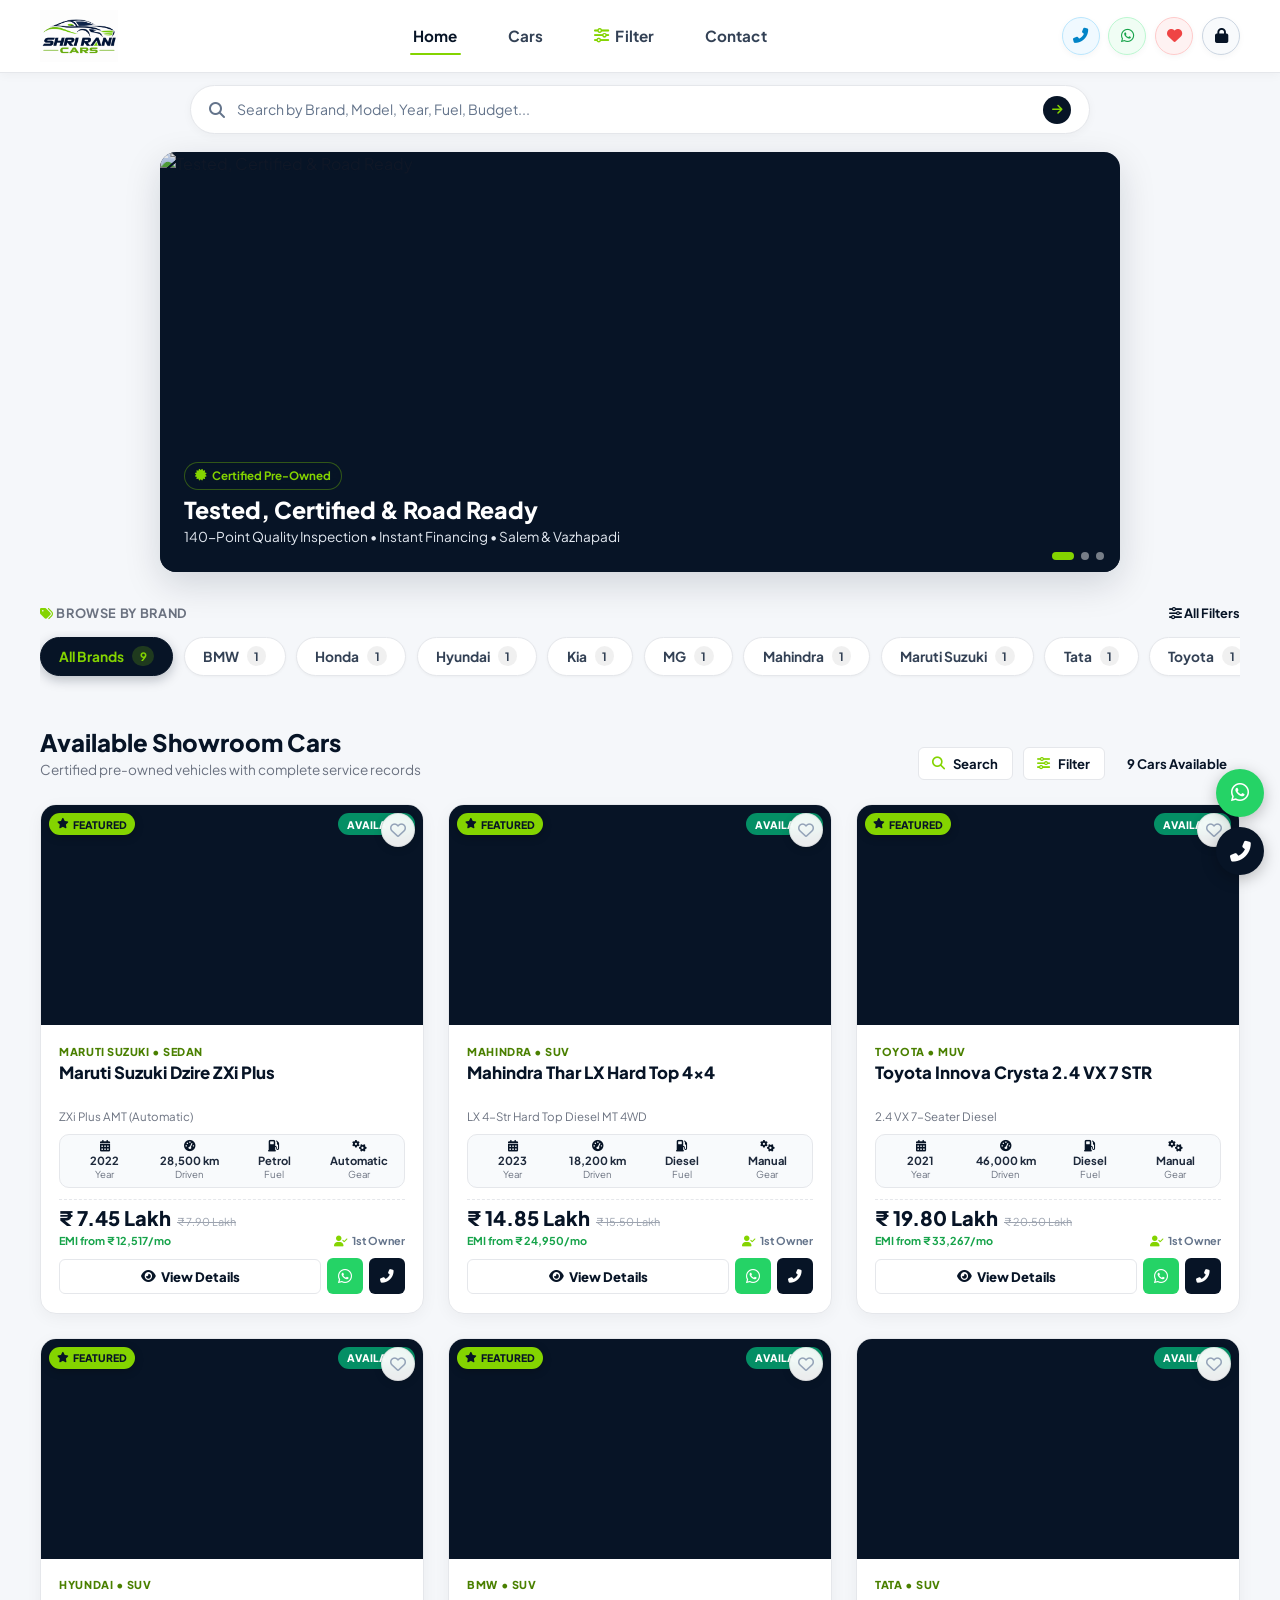
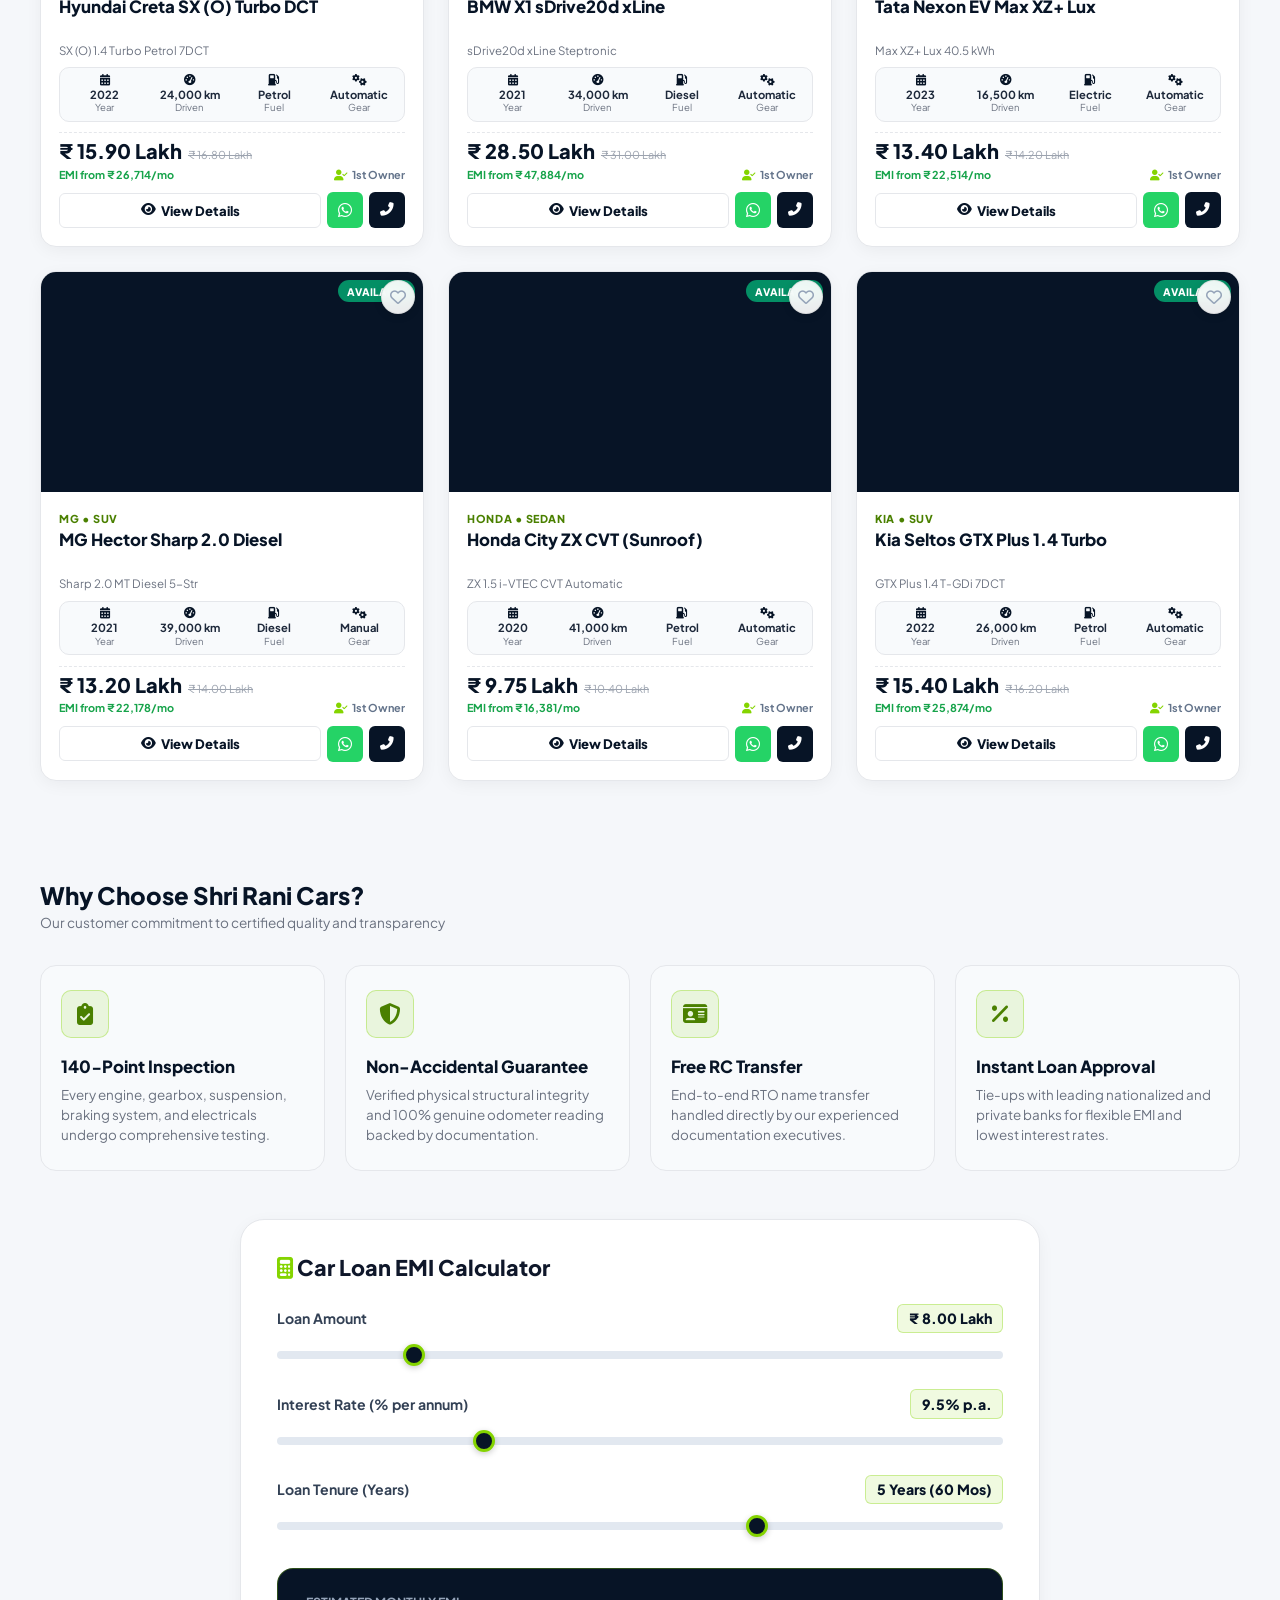
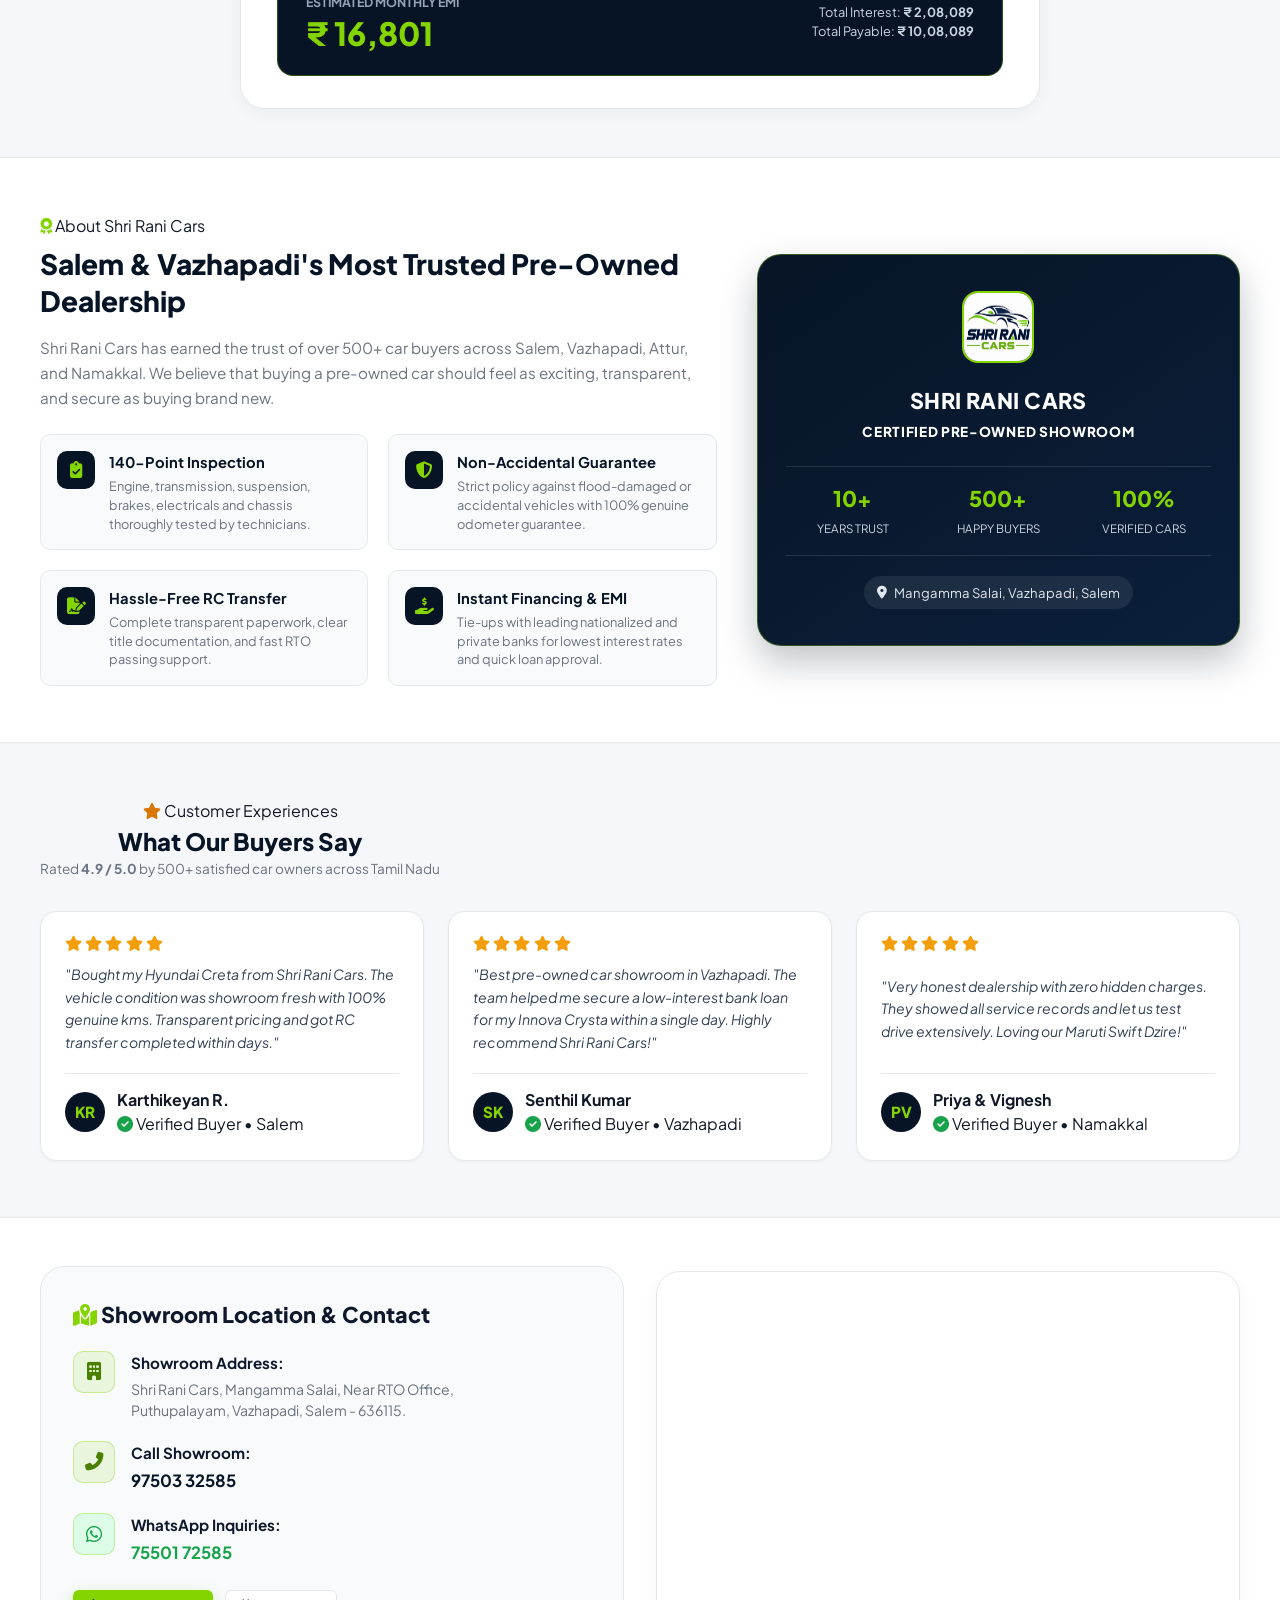
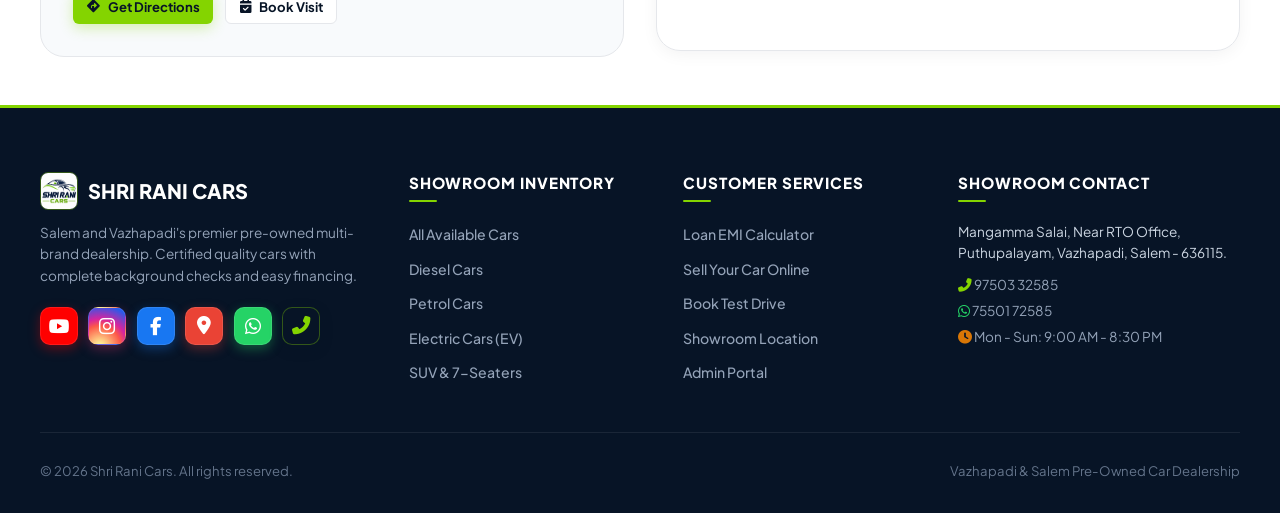
==== index.html @ 80bd692c "Update website and SEO content" ====
<!DOCTYPE html>
<html lang="en">
<head>
  <meta charset="UTF-8">
  <meta name="viewport" content="width=device-width, initial-scale=1.0, maximum-scale=5.0">
  <title>Shri Rani Cars — Pre-Owned Luxury Cars in Salem</title>
  <meta name="description" content="Shri Rani Cars is the premier certified pre-owned luxury car showroom in Vazhapadi, Salem, Tamil Nadu. 100% non-accidental guarantee, 150-point quality check, easy loan EMI, and highest exchange valuation.">
  <meta name="keywords" content="Shri Rani Cars, Sri Rani Cars, Shri Rani Cars Vazhapadi, used cars in Vazhapadi, second hand cars Salem, pre owned luxury cars Salem, certified used cars Salem, used car dealer Vazhapadi, buy second hand car Salem, sell car Salem, car finance Salem, best used cars Tamil Nadu, used Innova Salem, used Swift Salem, used Creta Salem, used Mahindra Thar Salem, car showroom near RTO office Vazhapadi">
  <meta name="author" content="Shri Rani Cars">
  <meta name="robots" content="index, follow, max-image-preview:large, max-snippet:-1, max-video-preview:-1">
  
  <!-- Canonical & Multi-Language Alternate Links -->
  <link rel="canonical" href="https://shriranicars.netlify.app/">
  <link rel="alternate" hreflang="en-IN" href="https://shriranicars.netlify.app/">
  <link rel="alternate" hreflang="ta-IN" href="https://shriranicars.netlify.app/">
  <link rel="alternate" hreflang="x-default" href="https://shriranicars.netlify.app/">

  <!-- Geo & Local Business SEO (Vazhapadi, Salem, Tamil Nadu) -->
  <meta name="geo.region" content="IN-TN">
  <meta name="geo.placename" content="Vazhapadi, Salem, Tamil Nadu">
  <meta name="geo.position" content="11.6453125;78.4139375">
  <meta name="ICBM" content="11.6453125, 78.4139375">

  <!-- Open Graph / Facebook / WhatsApp Social Previews -->
  <meta property="og:type" content="website">
  <meta property="og:site_name" content="Shri Rani Cars">
  <meta property="og:title" content="Shri Rani Cars — Pre-Owned Luxury Cars in Salem">
  <meta property="og:description" content="Certified multi-brand pre-owned cars showroom in Vazhapadi, Salem. 100% non-accidental guarantee, instant financing, best valuation on car sale.">
  <meta property="og:url" content="https://shriranicars.netlify.app/">
  <meta property="og:image" content="https://shriranicars.netlify.app/icons/icon-512.png">
  <meta property="og:image:width" content="512">
  <meta property="og:image:height" content="512">
  <meta property="og:image:alt" content="Shri Rani Cars Dealership Logo">
  <meta property="og:locale" content="en_IN">

  <!-- Twitter Cards -->
  <meta name="twitter:card" content="summary_large_image">
  <meta name="twitter:title" content="Shri Rani Cars — Pre-Owned Luxury Cars in Salem">
  <meta name="twitter:description" content="Certified multi-brand pre-owned cars showroom in Vazhapadi, Salem. Non-accidental guarantee, low EMI finance, instant booking.">
  <meta name="twitter:url" content="https://shriranicars.netlify.app/">
  <meta name="twitter:image" content="https://shriranicars.netlify.app/icons/icon-512.png">

  <!-- Favicon & PWA Manifest -->
  <link rel="icon" type="image/png" href="icons/favicon.png">
  <link rel="apple-touch-icon" href="icons/apple-touch-icon.png">
  <link rel="manifest" href="manifest.json">
  <meta name="theme-color" content="#071426">

  <!-- Google Fonts: Plus Jakarta Sans with Preconnect & Swap -->
  <link rel="preconnect" href="https://fonts.googleapis.com">
  <link rel="preconnect" href="https://fonts.gstatic.com" crossorigin>
  <link href="https://fonts.googleapis.com/css2?family=Plus+Jakarta+Sans:wght@400;500;600;700;800&display=swap" rel="stylesheet">

  <!-- Font Awesome 6 -->
  <link rel="stylesheet" href="https://cdnjs.cloudflare.com/ajax/libs/font-awesome/6.5.1/css/all.min.css" integrity="sha512-DTOQO9RWCH3ppGqcWaEA1BIZOC6xxalwEsw9c2QQeAIftl+Vegovlnee1c9QX4TctnWMn13TZye+giMm8e2LwA==" crossorigin="anonymous" referrerpolicy="no-referrer" />

  <!-- Supabase Client -->
  <script src="https://cdn.jsdelivr.net/npm/@supabase/supabase-js@2"></script>

  <!-- Clean Luxury Unified Stylesheet -->
  <link rel="stylesheet" href="css/style.css?v=3.3">

  <!-- ========================================================================= -->
  <!-- STRUCTURED DATA SCHEMAS (JSON-LD) FOR GOOGLE SEARCH RICH SNIPPETS -->
  <!-- ========================================================================= -->
  <script type="application/ld+json">
  {
    "@context": "https://schema.org",
    "@graph": [
      {
        "@type": "AutoDealer",
        "@id": "https://shriranicars.netlify.app/#dealer",
        "name": "Shri Rani Cars",
        "alternateName": ["Sri Rani Cars", "Shri Rani Cars Vazhapadi", "Sri Rani Cars Salem"],
        "url": "https://shriranicars.netlify.app/",
        "logo": "https://shriranicars.netlify.app/icons/icon-512.png",
        "image": "https://shriranicars.netlify.app/icons/icon-512.png",
        "description": "Certified multi-brand pre-owned luxury cars showroom in Vazhapadi, Salem. 100% non-accidental guarantee, customized loan EMI & best market valuation.",
        "telephone": "+919750332585",
        "priceRange": "₹₹ - ₹₹₹₹",
        "address": {
          "@type": "PostalAddress",
          "streetAddress": "Mangamma Salai, Near RTO Office, Puthupalayam",
          "addressLocality": "Vazhapadi",
          "addressRegion": "Tamil Nadu",
          "postalCode": "636115",
          "addressCountry": "IN"
        },
        "geo": {
          "@type": "GeoCoordinates",
          "latitude": 11.6453125,
          "longitude": 78.4139375
        },
        "hasMap": "https://www.google.com/maps/place/Shri+Rani+Cars/@11.6453125,78.4139375,17z/data=!3m1!4b1!4m6!3m5!1s0x3bab91002bea7ad3:0xb03837d336cd1d53!8m2!3d11.6453125!4d78.4139375!16s%2Fg%2F11yql0bvn8",
        "openingHoursSpecification": [
          {
            "@type": "OpeningHoursSpecification",
            "dayOfWeek": ["Monday", "Tuesday", "Wednesday", "Thursday", "Friday", "Saturday", "Sunday"],
            "opens": "09:00",
            "closes": "20:30"
          }
        ],
        "sameAs": [
          "https://www.youtube.com/@ShriRanicars",
          "https://www.instagram.com/shri_rani_cars",
          "https://www.facebook.com/mkarthi.keyan.9212",
          "https://www.google.com/maps/place/Shri+Rani+Cars/@11.6453125,78.4139375,17z/data=!3m1!4b1!4m6!3m5!1s0x3bab91002bea7ad3:0xb03837d336cd1d53!8m2!3d11.6453125!4d78.4139375!16s%2Fg%2F11yql0bvn8"
        ],
        "aggregateRating": {
          "@type": "AggregateRating",
          "ratingValue": "4.9",
          "reviewCount": "148",
          "bestRating": "5",
          "worstRating": "1"
        }
      },
      {
        "@type": "WebSite",
        "@id": "https://shriranicars.netlify.app/#website",
        "url": "https://shriranicars.netlify.app/",
        "name": "Shri Rani Cars",
        "description": "Pre-Owned Luxury Cars Showroom in Vazhapadi, Salem",
        "publisher": {
          "@id": "https://shriranicars.netlify.app/#dealer"
        },
        "potentialAction": {
          "@type": "SearchAction",
          "target": "https://shriranicars.netlify.app/#inventory-section?q={search_term_string}",
          "query-input": "required name=search_term_string"
        }
      },
      {
        "@type": "BreadcrumbList",
        "itemListElement": [
          {
            "@type": "ListItem",
            "position": 1,
            "name": "Home",
            "item": "https://shriranicars.netlify.app/"
          },
          {
            "@type": "ListItem",
            "position": 2,
            "name": "Car Inventory",
            "item": "https://shriranicars.netlify.app/#inventory-section"
          },
          {
            "@type": "ListItem",
            "position": 3,
            "name": "Sell Car",
            "item": "https://shriranicars.netlify.app/#sell-section"
          },
          {
            "@type": "ListItem",
            "position": 4,
            "name": "Location & Contact",
            "item": "https://shriranicars.netlify.app/#location-section"
          }
        ]
      },
      {
        "@type": "FAQPage",
        "mainEntity": [
          {
            "@type": "Question",
            "name": "Are cars at Shri Rani Cars accident-free and certified?",
            "acceptedAnswer": {
              "@type": "Answer",
              "text": "Yes, every vehicle at Shri Rani Cars undergoes a comprehensive 150-point inspection and comes with a 100% Non-Accidental and Non-Flood Damaged guarantee."
            }
          },
          {
            "@type": "Question",
            "name": "Do you provide car loan and finance support in Salem & Vazhapadi?",
            "acceptedAnswer": {
              "@type": "Answer",
              "text": "Yes, we partner with leading private and nationalized banks (HDFC, ICICI, SBI, Axis, Sundaram Finance) to offer customized low-interest car loans with up to 90% funding."
            }
          },
          {
            "@type": "Question",
            "name": "Can I sell or exchange my existing car at Shri Rani Cars?",
            "acceptedAnswer": {
              "@type": "Answer",
              "text": "Yes! We offer free instant vehicle valuation and provide spot payment with hassle-free RTO transfer for all brands and models."
            }
          },
          {
            "@type": "Question",
            "name": "Where is Shri Rani Cars showroom located?",
            "acceptedAnswer": {
              "@type": "Answer",
              "text": "Shri Rani Cars is located on Mangamma Salai, Near RTO Office, Puthupalayam, Vazhapadi, Salem, Tamil Nadu - 636115."
            }
          }
        ]
      }
    ]
  }
  </script>
</head>
<body>

  <!-- CLEAN MAIN HEADER -->
  <header class="site-header">
    <div class="container">
      <div class="header-container">
        <!-- Logo -->
        <a href="#home" class="brand-link" onclick="backToShowroom()" title="Shri Rani Cars — Return to Home">
          <img src="icons/app-logo.png" alt="Shri Rani Cars Dealership Logo" title="Shri Rani Cars Dealership Logo" width="160" height="42" class="brand-logo-img" fetchpriority="high">
        </a>

        <!-- Desktop Navigation -->
        <nav class="nav-links">
          <a href="#home" class="nav-link active" onclick="backToShowroom()">Home</a>
          <a href="#inventory-section" class="nav-link" onclick="backToShowroom()">Cars</a>
          <button type="button" class="nav-link" style="display: inline-flex; align-items: center; gap: 0.4rem;" onclick="openFilterModal()">
            <i class="fas fa-sliders text-primary"></i> Filter
          </button>
          <a href="#location-section" class="nav-link" onclick="backToShowroom()">Contact</a>
        </nav>

        <!-- Header Actions: Unified Round Action Cluster -->
        <div class="header-right">
          <a href="tel:9750332585" class="header-action-btn header-call-btn" title="Call Showroom: 97503 32585" aria-label="Call Showroom">
            <i class="fas fa-phone-alt"></i>
          </a>
          <a href="https://wa.me/917550172585" target="_blank" class="header-action-btn header-wa-btn" title="WhatsApp Inquiry: 75501 72585" aria-label="WhatsApp">
            <i class="fab fa-whatsapp"></i>
          </a>
          <button type="button" class="header-action-btn header-fav-btn" id="header-fav-btn" onclick="openFavoritesModal()" title="Saved / Favorite Cars" aria-label="Saved Cars">
            <i class="fas fa-heart"></i>
            <span class="fav-count-badge" id="header-fav-count" style="display: none;">0</span>
          </button>
          <a href="admin.html" class="header-action-btn header-admin-btn" title="Admin Portal" aria-label="Admin Portal">
            <i class="fas fa-lock"></i>
          </a>
        </div>
      </div>
    </div>
  </header>

  <!-- Semantic Primary Page Heading (H1 for Search Engine Optimization) -->
  <h1 class="sr-only">Shri Rani Cars — Certified Pre-Owned Luxury Cars Showroom in Vazhapadi, Salem</h1>

  <!-- QUICK APP-STYLE OMNI SEARCH BAR (FLIPKART / AMAZON STYLE) -->
  <div class="quick-omni-search-container">
    <div class="container">
      <div class="quick-search-box" onclick="openSearchModal()">
        <i class="fas fa-search quick-search-icon"></i>
        <div class="quick-search-placeholder">
          <span>Search by Brand, Model, Year, Fuel, Budget...</span>
        </div>
        <span class="quick-search-btn-badge"><i class="fas fa-arrow-right"></i></span>
      </div>
    </div>
  </div>

  <!-- MAIN SHOWROOM LANDING VIEW -->
  <main id="main-showroom-view">

    <!-- HERO SHOWCASE BANNER CAROUSEL -->
    <section id="home" class="hero-carousel-section">
      <div class="container">
        <div class="hero-slider-wrap" id="hero-slider-wrap">
          <!-- Slide 1 -->
          <div class="hero-slide active">
            <img src="https://images.unsplash.com/photo-1503376780353-7e6692767b70?auto=format&fit=crop&w=1200&q=80" alt="Certified Luxury Pre-Owned Cars" title="Certified Luxury Pre-Owned Cars at Shri Rani Cars" width="1200" height="675" id="hero-main-img" fetchpriority="high">
            <div class="hero-slide-caption">
              <span class="hero-slide-tag"><i class="fas fa-certificate text-primary"></i> Certified Pre-Owned</span>
              <h2 id="hero-main-heading">Tested, Certified & Road Ready</h2>
              <p id="hero-main-sub">140-Point Quality Inspection • Instant Financing • Salem & Vazhapadi</p>
            </div>
          </div>
          <!-- Slide 2 -->
          <div class="hero-slide">
            <img src="https://images.unsplash.com/photo-1580273916550-e323be2ae537?auto=format&fit=crop&w=1200&q=80" alt="Premium SUV & Sedan Collection" title="Premium SUV and Sedan Collection" width="1200" height="675" loading="lazy">
            <div class="hero-slide-caption">
              <span class="hero-slide-tag"><i class="fas fa-shield-alt text-primary"></i> 100% Non-Accidental</span>
              <h2>Multi-Brand Pre-Owned Showroom</h2>
              <p>Verified Kilometers • Single Owner Options • Fast RC Transfer</p>
            </div>
          </div>
          <!-- Slide 3 -->
          <div class="hero-slide">
            <img src="https://images.unsplash.com/photo-1533473359331-0135ef1b58bf?auto=format&fit=crop&w=1200&q=80" alt="Easy EMI & Car Exchange" title="Easy EMI and Car Exchange" width="1200" height="675" loading="lazy">
            <div class="hero-slide-caption">
              <span class="hero-slide-tag"><i class="fas fa-bolt text-primary"></i> Instant EMI Approval</span>
              <h2>Lowest Interest Rates & Free Valuation</h2>
              <p>Sell or Exchange Your Car for Best Showroom Price</p>
            </div>
          </div>
          
          <!-- Carousel Dots -->
          <div class="hero-carousel-dots" id="hero-carousel-dots">
            <span class="dot active" onclick="goToHeroSlide(0)"></span>
            <span class="dot" onclick="goToHeroSlide(1)"></span>
            <span class="dot" onclick="goToHeroSlide(2)"></span>
          </div>
        </div>
      </div>
    </section>

    <!-- BRAND FILTER BAR -->
    <section class="brand-bar-section">
      <div class="container">
        <div style="display: flex; justify-content: space-between; align-items: center; margin-bottom: 0.5rem;">
          <div style="font-size: 0.8rem; font-weight: 700; text-transform: uppercase; letter-spacing: 0.05em; color: var(--text-muted);">
            <i class="fas fa-tags text-primary"></i> Browse by Brand
          </div>
          <button type="button" style="font-size: 0.8rem; font-weight: 700; color: var(--primary);" onclick="openFilterModal()">
            <i class="fas fa-sliders"></i> All Filters
          </button>
        </div>
        <div class="brand-scroller" id="brand-scroller-box">
          <!-- Dynamic Brand Pills -->
        </div>
      </div>
    </section>

    <!-- INVENTORY SECTION (2-COLUMNS ON MOBILE!) -->
    <section id="inventory-section" class="inventory-section">
      <div class="container">
        
        <!-- Section Header -->
        <div class="section-head-bar">
          <div>
            <h2 class="section-main-title">Available Showroom Cars</h2>
            <p class="section-sub-title">Certified pre-owned vehicles with complete service records</p>
          </div>
          <div style="display: flex; align-items: center; gap: 0.6rem;">
            <button type="button" class="btn btn-outline btn-sm" onclick="openSearchModal()">
              <i class="fas fa-search text-primary"></i> Search
            </button>
            <button type="button" class="btn btn-outline btn-sm" onclick="openFilterModal()">
              <i class="fas fa-sliders text-primary"></i> Filter
            </button>
            <div id="inventory-count-badge" style="font-weight: 700; color: var(--primary); background: var(--primary-light); padding: 0.35rem 0.8rem; border-radius: var(--radius-full); font-size: 0.82rem; border: 1px solid var(--primary-border);">
              Loading...
            </div>
          </div>
        </div>

        <!-- Dynamic Car Grid (2-Columns on Mobile!) -->
        <div id="inventory-grid" class="car-grid-container">
          <!-- Rendered dynamically -->
        </div>

      </div>
    </section>

    <!-- DEALERSHIP ADVANTAGES / PERKS -->
    <section class="advantages-strip">
      <div class="container">
        <div class="section-head-bar" style="margin-bottom: 2rem;">
          <div>
            <h2 class="section-main-title">Why Choose Shri Rani Cars?</h2>
            <p class="section-sub-title">Our customer commitment to certified quality and transparency</p>
          </div>
        </div>

        <div class="perks-grid">
          <div class="perk-box">
            <div class="perk-icon-wrap">
              <i class="fas fa-clipboard-check"></i>
            </div>
            <h3>140-Point Inspection</h3>
            <p>Every engine, gearbox, suspension, braking system, and electricals undergo comprehensive testing.</p>
          </div>

          <div class="perk-box">
            <div class="perk-icon-wrap">
              <i class="fas fa-shield-alt"></i>
            </div>
            <h3>Non-Accidental Guarantee</h3>
            <p>Verified physical structural integrity and 100% genuine odometer reading backed by documentation.</p>
          </div>

          <div class="perk-box">
            <div class="perk-icon-wrap">
              <i class="fas fa-id-card"></i>
            </div>
            <h3>Free RC Transfer</h3>
            <p>End-to-end RTO name transfer handled directly by our experienced documentation executives.</p>
          </div>

          <div class="perk-box">
            <div class="perk-icon-wrap">
              <i class="fas fa-percentage"></i>
            </div>
            <h3>Instant Loan Approval</h3>
            <p>Tie-ups with leading nationalized and private banks for flexible EMI and lowest interest rates.</p>
          </div>
        </div>
      </div>
    </section>

    <!-- INTERACTIVE EMI CALCULATOR -->
    <section id="calculator-section" class="tools-block" style="padding: 3rem 0;">
      <div class="container">
        <div style="max-width: 800px; margin: 0 auto;">
          
          <div class="calculator-card">
            <h3 style="font-size: 1.35rem; font-weight: 800; color: #0f172a; margin-bottom: 1.25rem;">
              <i class="fas fa-calculator text-primary"></i> Car Loan EMI Calculator
            </h3>

            <div class="calc-slider-item">
              <div class="calc-header-flex">
                <span>Loan Amount</span>
                <span id="calc-amount-val" class="calc-val-highlight">₹ 8,00,000</span>
              </div>
              <input type="range" id="calc-amount-slider" class="range-input" min="100000" max="4000000" step="50000" value="800000">
            </div>

            <div class="calc-slider-item">
              <div class="calc-header-flex">
                <span>Interest Rate (% per annum)</span>
                <span id="calc-rate-val" class="calc-val-highlight">9.5% p.a.</span>
              </div>
              <input type="range" id="calc-rate-slider" class="range-input" min="7" max="16" step="0.25" value="9.5">
            </div>

            <div class="calc-slider-item">
              <div class="calc-header-flex">
                <span>Loan Tenure (Years)</span>
                <span id="calc-tenure-val" class="calc-val-highlight">5 Years (60 Mos)</span>
              </div>
              <input type="range" id="calc-tenure-slider" class="range-input" min="1" max="7" step="1" value="5">
            </div>

            <div class="calc-summary-banner">
              <div>
                <div style="font-size: 0.78rem; text-transform: uppercase; color: #94a3b8; font-weight: 700;">Estimated Monthly EMI</div>
                <div id="calc-emi-result" class="calc-emi-big">₹ 16,802</div>
              </div>
              <div style="text-align: right; font-size: 0.8rem; color: #cbd5e1;">
                <div>Total Interest: <strong id="calc-total-interest">₹ 2,08,120</strong></div>
                <div>Total Payable: <strong id="calc-total-payable">₹ 10,08,120</strong></div>
              </div>
            </div>
          </div>

        </div>
      </div>
    </section>

    <!-- ABOUT SHRI RANI CARS -->
    <section id="about-section" class="about-section">
      <div class="container">
        <div class="about-grid">
          <div class="about-text-col">
            <span class="section-badge"><i class="fas fa-award text-primary"></i> About Shri Rani Cars</span>
            <h2 class="about-title">Salem &amp; Vazhapadi's Most Trusted Pre-Owned Dealership</h2>
            <p class="about-lead">
              Shri Rani Cars has earned the trust of over 500+ car buyers across Salem, Vazhapadi, Attur, and Namakkal. We believe that buying a pre-owned car should feel as exciting, transparent, and secure as buying brand new.
            </p>
            <div class="about-points-grid">
              <div class="about-point-card">
                <div class="about-point-icon"><i class="fas fa-clipboard-check"></i></div>
                <div>
                  <h4>140-Point Inspection</h4>
                  <p>Engine, transmission, suspension, brakes, electricals and chassis thoroughly tested by technicians.</p>
                </div>
              </div>
              <div class="about-point-card">
                <div class="about-point-icon"><i class="fas fa-shield-alt"></i></div>
                <div>
                  <h4>Non-Accidental Guarantee</h4>
                  <p>Strict policy against flood-damaged or accidental vehicles with 100% genuine odometer guarantee.</p>
                </div>
              </div>
              <div class="about-point-card">
                <div class="about-point-icon"><i class="fas fa-file-signature"></i></div>
                <div>
                  <h4>Hassle-Free RC Transfer</h4>
                  <p>Complete transparent paperwork, clear title documentation, and fast RTO passing support.</p>
                </div>
              </div>
              <div class="about-point-card">
                <div class="about-point-icon"><i class="fas fa-hand-holding-usd"></i></div>
                <div>
                  <h4>Instant Financing &amp; EMI</h4>
                  <p>Tie-ups with leading nationalized and private banks for lowest interest rates and quick loan approval.</p>
                </div>
              </div>
            </div>
          </div>
          <div class="about-visual-col">
            <div class="about-visual-card">
              <img src="icons/app-logo.png" alt="Shri Rani Cars Dealership Logo" class="about-brand-logo">
              <h3>SHRI RANI CARS</h3>
              <p class="text-lime" style="font-weight: 800; font-size: 0.85rem; letter-spacing: 0.05em; text-transform: uppercase;">Certified Pre-Owned Showroom</p>
              <div class="about-stats-row">
                <div>
                  <strong>10+</strong>
                  <span>Years Trust</span>
                </div>
                <div>
                  <strong>500+</strong>
                  <span>Happy Buyers</span>
                </div>
                <div>
                  <strong>100%</strong>
                  <span>Verified Cars</span>
                </div>
              </div>
              <div class="about-location-tag">
                <i class="fas fa-map-marker-alt text-lime"></i> Mangamma Salai, Vazhapadi, Salem
              </div>
            </div>
          </div>
        </div>
      </div>
    </section>

    <!-- CUSTOMER REVIEWS & TESTIMONIALS -->
    <section id="reviews-section" class="reviews-section">
      <div class="container">
        <div class="section-head-bar text-center-wrap">
          <div>
            <span class="section-badge"><i class="fas fa-star text-gold" style="color: #F59E0B;"></i> Customer Experiences</span>
            <h2 class="section-main-title">What Our Buyers Say</h2>
            <p class="section-sub-title">Rated <strong>4.9 / 5.0</strong> by 500+ satisfied car owners across Tamil Nadu</p>
          </div>
        </div>

        <div class="reviews-grid">
          <!-- Review 1 -->
          <div class="review-card">
            <div class="review-stars">
              <i class="fas fa-star"></i><i class="fas fa-star"></i><i class="fas fa-star"></i><i class="fas fa-star"></i><i class="fas fa-star"></i>
            </div>
            <p class="review-text">
              "Bought my Hyundai Creta from Shri Rani Cars. The vehicle condition was showroom fresh with 100% genuine kms. Transparent pricing and got RC transfer completed within days."
            </p>
            <div class="review-author-wrap">
              <div class="review-avatar">KR</div>
              <div>
                <strong>Karthikeyan R.</strong>
                <div class="review-meta"><i class="fas fa-check-circle" style="color: #16a34a;"></i> Verified Buyer • Salem</div>
              </div>
            </div>
          </div>

          <!-- Review 2 -->
          <div class="review-card">
            <div class="review-stars">
              <i class="fas fa-star"></i><i class="fas fa-star"></i><i class="fas fa-star"></i><i class="fas fa-star"></i><i class="fas fa-star"></i>
            </div>
            <p class="review-text">
              "Best pre-owned car showroom in Vazhapadi. The team helped me secure a low-interest bank loan for my Innova Crysta within a single day. Highly recommend Shri Rani Cars!"
            </p>
            <div class="review-author-wrap">
              <div class="review-avatar">SK</div>
              <div>
                <strong>Senthil Kumar</strong>
                <div class="review-meta"><i class="fas fa-check-circle" style="color: #16a34a;"></i> Verified Buyer • Vazhapadi</div>
              </div>
            </div>
          </div>

          <!-- Review 3 -->
          <div class="review-card">
            <div class="review-stars">
              <i class="fas fa-star"></i><i class="fas fa-star"></i><i class="fas fa-star"></i><i class="fas fa-star"></i><i class="fas fa-star"></i>
            </div>
            <p class="review-text">
              "Very honest dealership with zero hidden charges. They showed all service records and let us test drive extensively. Loving our Maruti Swift Dzire!"
            </p>
            <div class="review-author-wrap">
              <div class="review-avatar">PV</div>
              <div>
                <strong>Priya &amp; Vignesh</strong>
                <div class="review-meta"><i class="fas fa-check-circle" style="color: #16a34a;"></i> Verified Buyer • Namakkal</div>
              </div>
            </div>
          </div>
        </div>
      </div>
    </section>

    <!-- SHOWROOM LOCATION & CONTACT -->
    <section id="location-section" class="contact-block" style="padding: 3rem 0; background: #ffffff; border-top: 1px solid var(--border-light);">
      <div class="container">
        <div class="contact-layout">
          <!-- Contact Details -->
          <div class="showroom-details-box">
            <h3 style="font-size: 1.35rem; font-weight: 800; color: #0f172a; margin-bottom: 1.25rem;">
              <i class="fas fa-map-marked-alt text-primary"></i> Showroom Location & Contact
            </h3>

            <div class="contact-row-item">
              <div class="contact-icon-box">
                <i class="fas fa-building"></i>
              </div>
              <div>
                <strong style="color: #0f172a; font-size: 0.95rem;">Showroom Address:</strong>
                <p style="color: var(--text-muted); font-size: 0.88rem; margin-top: 0.2rem; line-height: 1.5;">
                  Shri Rani Cars, Mangamma Salai, Near RTO Office, <br>
                  Puthupalayam, Vazhapadi, Salem - 636115.
                </p>
              </div>
            </div>

            <div class="contact-row-item">
              <div class="contact-icon-box">
                <i class="fas fa-phone-alt"></i>
              </div>
              <div>
                <strong style="color: #0f172a; font-size: 0.95rem;">Call Showroom:</strong>
                <div style="margin-top: 0.2rem;">
                  <a href="tel:9750332585" style="color: var(--primary); font-weight: 700; font-size: 1.05rem;">
                    97503 32585
                  </a>
                </div>
              </div>
            </div>

            <div class="contact-row-item">
              <div class="contact-icon-box" style="background: #dcfce7; color: #16a34a;">
                <i class="fab fa-whatsapp"></i>
              </div>
              <div>
                <strong style="color: #0f172a; font-size: 0.95rem;">WhatsApp Inquiries:</strong>
                <div style="margin-top: 0.2rem;">
                  <a href="https://wa.me/917550172585" target="_blank" style="color: #16a34a; font-weight: 700; font-size: 1.05rem;">
                    75501 72585
                  </a>
                </div>
              </div>
            </div>

            <div style="display: flex; gap: 0.75rem; margin-top: 1.5rem; flex-wrap: wrap;">
              <a href="https://www.google.com/maps/place/Shri+Rani+Cars/@11.6453125,78.4139375,17z/data=!3m1!4b1!4m6!3m5!1s0x3bab91002bea7ad3:0xb03837d336cd1d53!8m2!3d11.6453125!4d78.4139375!16s%2Fg%2F11yql0bvn8" target="_blank" class="btn btn-primary btn-sm">
                <i class="fas fa-directions"></i> Get Directions
              </a>
              <button type="button" class="btn btn-outline btn-sm" onclick="openTestDriveModal()">
                <i class="fas fa-calendar-check"></i> Book Visit
              </button>
            </div>
          </div>

          <!-- Google Maps Embed -->
          <div class="map-frame-wrap">
            <iframe 
              src="https://maps.google.com/maps?q=Shri+Rani+Cars,+Mangamma+Salai,+Near+RTO+Office,+Puthupalayam,+Vazhapadi,+Salem,+Tamil+Nadu+636115&t=&z=17&ie=UTF8&iwloc=B&output=embed" 
              allowfullscreen="" 
              loading="lazy" 
              referrerpolicy="no-referrer-when-downgrade"
              title="Shri Rani Cars Exact Showroom Location Map">
            </iframe>
          </div>
        </div>
      </div>
    </section>

  </main>

  <!-- ========================================================================= -->
  <!-- DEDICATED FULL-PAGE PRODUCT DETAILS VIEW (FLIPKART / AMAZON STYLE) -->
  <!-- ========================================================================= -->
  <div id="product-page-view" class="product-page-view">
    <div class="container">
      
      <!-- Breadcrumbs & Back Action -->
      <div class="breadcrumb-nav">
        <button type="button" onclick="backToShowroom()" style="color: var(--primary); font-weight: 700; display: inline-flex; align-items: center; gap: 0.4rem;">
          <i class="fas fa-arrow-left"></i> Back to All Cars
        </button>
        <span>/</span>
        <span id="breadcrumb-car-name" style="color: #64748B;">Car Details</span>
      </div>

      <!-- Main Flipkart/Amazon Product Layout -->
      <div class="product-layout-grid">
        
        <!-- LEFT COLUMN: Sticky Dynamic Image Gallery + Thumbnails -->
        <div class="product-left-gallery">
          <div class="main-image-viewport">
            <img id="product-main-view-image" src="" alt="Shri Rani Cars Vehicle" onerror="this.onerror=null; this.src='icons/app-logo.png';">
            <div id="product-status-tag" class="product-status-badge">Available</div>
            <button type="button" class="btn-fav-round" id="product-fav-btn" onclick="toggleFavoriteFromProduct()" title="Save to Favorites">
              <i class="far fa-heart"></i>
            </button>
          </div>

          <!-- Thumbnail Strip -->
          <div class="product-thumbnails-carousel" id="product-thumbnails-box">
            <!-- Dynamic Thumbnails -->
          </div>
        </div>

        <!-- RIGHT COLUMN: Purchase Details, Pricing & Full Specs -->
        <div class="product-right-details">
          
          <div style="font-size: 0.8rem; font-weight: 700; color: var(--text-muted); text-transform: uppercase; letter-spacing: 0.05em; margin-bottom: 0.25rem;">
            <span id="product-brand-tag">Brand</span> • Certified Pre-Owned
          </div>

          <h2 id="product-title-main" style="font-size: 1.65rem; font-weight: 800; color: #0f172a; line-height: 1.25; margin-bottom: 0.6rem;">
            Vehicle Title
          </h2>

          <!-- Key Highlights Row -->
          <div class="product-quick-specs">
            <span class="highlight-chip"><i class="fas fa-calendar-alt"></i> <strong id="product-year-badge">2022</strong></span>
            <span class="highlight-chip"><i class="fas fa-tachometer-alt"></i> <strong id="product-km-badge">25,000 km</strong></span>
            <span class="highlight-chip"><i class="fas fa-gas-pump"></i> <strong id="product-fuel-badge">Petrol</strong></span>
            <span class="highlight-chip"><i class="fas fa-cogs"></i> <strong id="product-trans-badge">Automatic</strong></span>
            <span class="highlight-chip"><i class="fas fa-user-check"></i> <strong id="product-owner-badge">1st Owner</strong></span>
          </div>

          <!-- Pricing & EMI Banner Card -->
          <div class="product-price-card">
            <div style="display: flex; justify-content: space-between; align-items: flex-start; flex-wrap: wrap; gap: 0.5rem;">
              <div>
                <div style="font-size: 0.78rem; font-weight: 700; color: var(--text-muted); text-transform: uppercase;">Showroom Best Price</div>
                <div id="product-price-val" class="product-price-big">₹ 7,45,000</div>
              </div>
              <div id="product-orig-price-wrap" style="text-align: right;">
                <div style="font-size: 0.75rem; color: #94a3b8; text-decoration: line-through;" id="product-orig-price-val">₹ 7,90,000</div>
                <div style="font-size: 0.78rem; font-weight: 700; color: #16a34a;">Save ₹ 45,000</div>
              </div>
            </div>

            <!-- Instant EMI Estimation Row -->
            <div style="margin-top: 0.85rem; padding-top: 0.85rem; border-top: 1px dashed var(--border-light); display: flex; align-items: center; justify-content: space-between; flex-wrap: wrap; gap: 0.5rem;">
              <div style="font-size: 0.85rem; font-weight: 700; color: #0f172a; display: flex; align-items: center; gap: 0.4rem;">
                <i class="fas fa-percentage text-primary"></i>
                <span id="product-emi-val">EMI starts at ₹ 14,800/month</span>
              </div>
              <a href="#calculator-section" style="font-size: 0.8rem; font-weight: 700; color: var(--primary); text-decoration: underline;">
                Customize Loan EMI
              </a>
            </div>
          </div>

          <!-- Big Conversion Action Buttons -->
          <div class="product-cta-cluster">
            <a id="product-whatsapp-cta" href="javascript:void(0)" onclick="handleProductWhatsAppInquiry(event)" class="btn btn-whatsapp btn-lg" style="flex: 1;">
              <i class="fab fa-whatsapp" style="font-size: 1.25rem;"></i> Buy / Inquire on WhatsApp
            </a>
            <button type="button" class="btn btn-outline btn-lg" onclick="openTestDriveModalForCurrentCar()">
              <i class="fas fa-calendar-check"></i> Book Test Drive
            </button>
            <a id="product-call-cta" href="tel:9750332585" class="btn btn-primary btn-lg">
              <i class="fas fa-phone-alt"></i> Call Us
            </a>
          </div>

          <!-- Full Technical Specs Matrix -->
          <h4 style="font-size: 1.05rem; font-weight: 800; color: #0f172a; margin-bottom: 0.85rem; display: flex; align-items: center; gap: 0.4rem;">
            <i class="fas fa-info-circle text-primary"></i> Technical Specifications
          </h4>

          <div class="product-specs-grid">
            <div class="spec-tile">
              <div class="spec-tile-icon"><i class="fas fa-car-side"></i></div>
              <div>
                <div class="spec-tile-lbl">Body Type</div>
                <div class="spec-tile-val" id="spec-body-val">SUV</div>
              </div>
            </div>

            <div class="spec-tile">
              <div class="spec-tile-icon"><i class="fas fa-palette"></i></div>
              <div>
                <div class="spec-tile-lbl">Color</div>
                <div class="spec-tile-val" id="spec-color-val">White</div>
              </div>
            </div>

            <div class="spec-tile">
              <div class="spec-tile-icon"><i class="fas fa-file-contract"></i></div>
              <div>
                <div class="spec-tile-lbl">Insurance</div>
                <div class="spec-tile-val" id="spec-ins-val">Comprehensive</div>
              </div>
            </div>

            <div class="spec-tile">
              <div class="spec-tile-icon"><i class="fas fa-map-pin"></i></div>
              <div>
                <div class="spec-tile-lbl">RTO / Passing</div>
                <div class="spec-tile-val" id="spec-rto-val">TN 54 (Salem)</div>
              </div>
            </div>
          </div>

          <!-- Key Equipment & Safety Features List -->
          <h4 style="font-size: 1.05rem; font-weight: 800; color: #0f172a; margin-bottom: 0.85rem; display: flex; align-items: center; gap: 0.4rem;">
            <i class="fas fa-check-circle text-primary"></i> Features & Safety Equipment
          </h4>
          <div class="product-features-checklist" id="product-features-box">
            <!-- Dynamic Feature Badges -->
          </div>

          <!-- Overview & Description -->
          <h4 style="font-size: 1.05rem; font-weight: 800; color: #0f172a; margin-top: 1.5rem; margin-bottom: 0.65rem; display: flex; align-items: center; gap: 0.4rem;">
            <i class="fas fa-align-left text-primary"></i> Vehicle Overview
          </h4>
          <p id="product-desc-paragraph" style="font-size: 0.9rem; color: #475569; line-height: 1.6;">
            Vehicle description.
          </p>

        </div>
      </div>

      <!-- SIMILAR / RELATED CARS YOU MAY LIKE (AMAZON / FLIPKART STYLE) -->
      <section class="related-cars-section">
        <div class="section-head-bar">
          <div>
            <h3 class="section-main-title">Similar Cars You May Like</h3>
            <p class="section-sub-title">Explore alternative options in a similar segment</p>
          </div>
        </div>

        <div id="similar-cars-grid" class="car-grid-container">
          <!-- Dynamic Similar Cars (2-columns on mobile) -->
        </div>
      </section>

    </div>
  </div>

  <!-- FOOTER -->
  <footer class="site-footer">
    <div class="container">
      <div class="footer-columns">
        <!-- Col 1: Brand Info -->
        <div>
          <div style="display: flex; align-items: center; gap: 0.65rem; margin-bottom: 0.75rem;">
            <img src="icons/app-logo.png" alt="Shri Rani Cars" style="width: 38px; height: 38px; border-radius: 8px; border: 1px solid rgba(132, 212, 0, 0.35);">
            <h3 style="color: white; font-size: 1.25rem; font-weight: 800; margin-bottom: 0;">SHRI RANI CARS</h3>
          </div>
          <p style="font-size: 0.85rem; color: #94a3b8; line-height: 1.6; margin-bottom: 1.25rem;">
            Salem and Vazhapadi's premier pre-owned multi-brand dealership. Certified quality cars with complete background checks and easy financing.
          </p>
          <div class="footer-social-row">
            <a href="https://www.youtube.com/@ShriRanicars" target="_blank" class="footer-social-icon icon-youtube" title="YouTube Channel" aria-label="YouTube">
              <i class="fab fa-youtube"></i>
            </a>
            <a href="https://www.instagram.com/shri_rani_cars" target="_blank" class="footer-social-icon icon-instagram" title="Instagram Profile" aria-label="Instagram">
              <i class="fab fa-instagram"></i>
            </a>
            <a href="https://www.facebook.com/mkarthi.keyan.9212" target="_blank" class="footer-social-icon icon-facebook" title="Facebook Page" aria-label="Facebook">
              <i class="fab fa-facebook-f"></i>
            </a>
            <a href="https://maps.app.goo.gl/2sRQouxHpMTtnd2m6" target="_blank" class="footer-social-icon icon-maps" title="Showroom Location on Google Maps" aria-label="Google Maps">
              <i class="fas fa-map-marker-alt"></i>
            </a>
            <a href="https://wa.me/917550172585" target="_blank" class="footer-social-icon icon-whatsapp" title="WhatsApp" aria-label="WhatsApp">
              <i class="fab fa-whatsapp"></i>
            </a>
            <a href="tel:9750332585" class="footer-social-icon icon-phone" title="Phone Call" aria-label="Phone Call">
              <i class="fas fa-phone-alt"></i>
            </a>
          </div>
        </div>

        <!-- Col 2: Inventory Links -->
        <div>
          <h4 class="footer-col-title">Showroom Inventory</h4>
          <ul class="footer-nav-list">
            <li><a href="#inventory-section" onclick="backToShowroom(); filterByBrand('all');">All Available Cars</a></li>
            <li><a href="#inventory-section" onclick="backToShowroom(); AppState.activeFuel='Diesel'; applyFilters();">Diesel Cars</a></li>
            <li><a href="#inventory-section" onclick="backToShowroom(); AppState.activeFuel='Petrol'; applyFilters();">Petrol Cars</a></li>
            <li><a href="#inventory-section" onclick="backToShowroom(); AppState.activeFuel='Electric'; applyFilters();">Electric Cars (EV)</a></li>
            <li><a href="#inventory-section" onclick="backToShowroom(); AppState.activeBodyType='SUV'; applyFilters();">SUV & 7-Seaters</a></li>
          </ul>
        </div>

        <!-- Col 3: Customer Services -->
        <div>
          <h4 class="footer-col-title">Customer Services</h4>
          <ul class="footer-nav-list">
            <li><a href="#calculator-section" onclick="backToShowroom()">Loan EMI Calculator</a></li>
            <li><a href="javascript:void(0)" onclick="openSellCarModal()">Sell Your Car Online</a></li>
            <li><a href="javascript:void(0)" onclick="openTestDriveModal()">Book Test Drive</a></li>
            <li><a href="#location-section" onclick="backToShowroom()">Showroom Location</a></li>
            <li><a href="admin.html">Admin Portal</a></li>
          </ul>
        </div>

        <!-- Col 4: Contact Info -->
        <div>
          <h4 class="footer-col-title">Showroom Contact</h4>
          <p style="font-size: 0.85rem; color: #cbd5e1; margin-bottom: 0.5rem; line-height: 1.5;">
            Mangamma Salai, Near RTO Office, Puthupalayam, Vazhapadi, Salem - 636115.
          </p>
          <div style="font-size: 0.85rem; color: #94a3b8; display: flex; flex-direction: column; gap: 0.35rem; margin-top: 0.75rem;">
            <div><i class="fas fa-phone-alt text-primary"></i> 97503 32585</div>
            <div><i class="fab fa-whatsapp" style="color: var(--whatsapp);"></i> 75501 72585</div>
            <div><i class="fas fa-clock text-gold"></i> Mon - Sun: 9:00 AM - 8:30 PM</div>
          </div>
        </div>
      </div>

      <div class="footer-bottom-bar">
        <div>© 2026 Shri Rani Cars. All rights reserved.</div>
        <div>Vazhapadi & Salem Pre-Owned Car Dealership</div>
      </div>
    </div>
  </footer>

  <!-- MOBILE BOTTOM NAVIGATION BAR -->
  <nav class="mobile-bottom-bar">
    <a href="#home" class="mob-nav-btn active" onclick="backToShowroom()">
      <i class="fas fa-home"></i>
      <span>Home</span>
    </a>
    <a href="#inventory-section" class="mob-nav-btn" onclick="backToShowroom()">
      <i class="fas fa-car"></i>
      <span>Cars</span>
    </a>
    <button type="button" class="mob-nav-btn" onclick="openFilterModal()">
      <i class="fas fa-sliders"></i>
      <span>Filter</span>
    </button>
    <a href="#location-section" class="mob-nav-btn" onclick="backToShowroom()">
      <i class="fas fa-phone-alt"></i>
      <span>Contact</span>
    </a>
  </nav>

  <!-- PWA INSTALL BOTTOM BANNER -->
  <div id="pwa-install-banner" class="pwa-install-banner">
    <div class="pwa-banner-text">
      <img src="icons/icon-192.png" alt="Shri Rani Cars App Icon" class="pwa-banner-icon">
      <div>
        <strong>Shri Rani Cars App</strong>
        <p>Install for faster booking & instant vehicle alerts</p>
      </div>
    </div>
    <div style="display: flex; gap: 0.5rem; align-items: center;">
      <button type="button" class="pwa-btn-install" onclick="installPWAApp()">Install</button>
      <button type="button" class="pwa-btn-close" onclick="dismissPWABanner()"><i class="fas fa-times"></i></button>
    </div>
  </div>

  <!-- FLOATING WHATSAPP & CALL DIAL -->
  <div class="floating-dial">
    <a href="https://wa.me/917550172585" target="_blank" class="fab-circle fab-whatsapp-btn" title="WhatsApp" aria-label="WhatsApp">
      <i class="fab fa-whatsapp"></i>
    </a>
    <a href="tel:9750332585" class="fab-circle fab-call-btn" title="Call" aria-label="Call">
      <i class="fas fa-phone-alt"></i>
    </a>
  </div>

  <!-- ========================================================================= -->
  <!-- MODALS -->
  <!-- ========================================================================= -->

  <!-- 0. DEDICATED OMNI SEARCH MODAL -->
  <div id="searchModal" class="modal-layer" role="dialog" aria-modal="true">
    <div class="modal-window">
      <div class="modal-top">
        <h3 class="modal-heading"><i class="fas fa-search text-primary"></i> Search Available Cars</h3>
        <button type="button" class="modal-dismiss" onclick="closeSearchModal()">
          <i class="fas fa-times"></i>
        </button>
      </div>
      <div class="modal-content-body">
        <div class="omni-search-input-wrap">
          <i class="fas fa-search"></i>
          <input type="text" id="omni-search-input" class="omni-search-field" placeholder="Search by model, brand, year, fuel, owner, transmission..." autocomplete="off" oninput="handleOmniSearchInput(this.value)">
        </div>

        <div style="font-size: 0.78rem; font-weight: 700; text-transform: uppercase; color: var(--text-muted); margin-bottom: 0.5rem;">
          Quick Popular Searches:
        </div>
        <div class="search-chips-row">
          <span class="search-chip" onclick="quickOmniSearch('2021')">2021 Models</span>
          <span class="search-chip" onclick="quickOmniSearch('Innova')">Toyota Innova</span>
          <span class="search-chip" onclick="quickOmniSearch('Creta')">Hyundai Creta</span>
          <span class="search-chip" onclick="quickOmniSearch('Diesel')">Diesel</span>
          <span class="search-chip" onclick="quickOmniSearch('Automatic')">Automatic</span>
          <span class="search-chip" onclick="quickOmniSearch('1st Owner')">1st Owner</span>
          <span class="search-chip" onclick="quickOmniSearch('SUV')">SUV & 7-Seaters</span>
          <span class="search-chip" onclick="quickOmniSearch('Electric')">Electric EV</span>
        </div>

        <div id="search-modal-feedback" style="font-size: 0.88rem; font-weight: 700; color: #071426; margin-top: 0.75rem; padding: 0.6rem 0.85rem; background: #F8FAFC; border-radius: var(--radius-md); border: 1px solid var(--border-light);">
          Type any keyword above to find matching cars.
        </div>
      </div>

      <div class="modal-actions-bar">
        <button type="button" class="btn btn-outline" onclick="clearOmniSearch()">Reset</button>
        <button type="button" class="btn btn-primary" onclick="executeSearchModal()">
          <i class="fas fa-arrow-right"></i> View Results
        </button>
      </div>
    </div>
  </div>

  <!-- FAVORITES / SAVED CARS MODAL -->
  <div id="favoritesModal" class="modal-layer" role="dialog" aria-modal="true">
    <div class="modal-window" style="max-width: 650px;">
      <div class="modal-top">
        <h3 class="modal-heading"><i class="fas fa-heart text-red" style="color: #EF4444;"></i> Saved Vehicles (<span id="fav-modal-count">0</span>)</h3>
        <button type="button" class="modal-dismiss" onclick="closeFavoritesModal()">
          <i class="fas fa-times"></i>
        </button>
      </div>
      <div class="modal-content-body" id="favorites-modal-body">
        <!-- Dynamic List of Favorited Cars -->
      </div>
      <div class="modal-actions-bar">
        <button type="button" class="btn btn-outline" onclick="closeFavoritesModal()">Close</button>
        <button type="button" class="btn btn-primary" onclick="closeFavoritesModal(); document.getElementById('inventory-section').scrollIntoView({ behavior: 'smooth' });">
          <i class="fas fa-car"></i> Explore More Cars
        </button>
      </div>
    </div>
  </div>

  <!-- 1. CATEGORY FILTER & SORT DRAWER -->
  <div id="filterModal" class="modal-layer" role="dialog" aria-modal="true">
    <div class="modal-window">
      <div class="modal-top">
        <h3 class="modal-heading"><i class="fas fa-sliders text-primary"></i> Filter & Sort Cars</h3>
        <button type="button" class="modal-dismiss" onclick="closeFilterModal()">
          <i class="fas fa-times"></i>
        </button>
      </div>
      <div class="modal-content-body">
        <div class="form-columns-2">
          <!-- Fuel Filter -->
          <div class="form-field-group">
            <label class="form-field-lbl">Fuel Type</label>
            <select id="modal-fuel-select" class="form-input-ctrl">
              <option value="all">All Fuel Types</option>
              <option value="Diesel">Diesel</option>
              <option value="Petrol">Petrol</option>
              <option value="Electric">Electric (EV)</option>
              <option value="CNG">CNG</option>
            </select>
          </div>

          <!-- Transmission -->
          <div class="form-field-group">
            <label class="form-field-lbl">Transmission</label>
            <select id="modal-trans-select" class="form-input-ctrl">
              <option value="all">All Transmissions</option>
              <option value="Manual">Manual</option>
              <option value="Automatic">Automatic / DCT / AMT</option>
            </select>
          </div>
        </div>

        <div class="form-columns-2">
          <!-- Budget -->
          <div class="form-field-group">
            <label class="form-field-lbl">Budget Range</label>
            <select id="modal-budget-select" class="form-input-ctrl">
              <option value="all">All Budgets</option>
              <option value="under-8">Under ₹ 8 Lakh</option>
              <option value="8-15">₹ 8 Lakh - ₹ 15 Lakh</option>
              <option value="15-25">₹ 15 Lakh - ₹ 25 Lakh</option>
              <option value="above-25">Above ₹ 25 Lakh</option>
            </select>
          </div>

          <!-- Sort -->
          <div class="form-field-group">
            <label class="form-field-lbl">Sort By</label>
            <select id="modal-sort-select" class="form-input-ctrl">
              <option value="featured">Featured First</option>
              <option value="price-low">Price: Low to High</option>
              <option value="price-high">Price: High to Low</option>
              <option value="year-new">Year: Newest</option>
              <option value="kms-low">Kms: Lowest</option>
            </select>
          </div>
        </div>

        <!-- Body Type -->
        <div class="form-field-group">
          <label class="form-field-lbl">Body Type</label>
          <div style="display: flex; gap: 0.5rem; flex-wrap: wrap;">
            <button type="button" class="pill-tag-btn" data-filter-type="body" data-filter-val="all">All</button>
            <button type="button" class="pill-tag-btn" data-filter-type="body" data-filter-val="SUV">SUV</button>
            <button type="button" class="pill-tag-btn" data-filter-type="body" data-filter-val="Sedan">Sedan</button>
            <button type="button" class="pill-tag-btn" data-filter-type="body" data-filter-val="MUV">7-Seater / MUV</button>
          </div>
        </div>
      </div>

      <div class="modal-actions-bar">
        <button type="button" class="btn btn-outline" onclick="resetFilters(); closeFilterModal();">Reset</button>
        <button type="button" class="btn btn-primary" onclick="applyModalFilters()">
          <i class="fas fa-check"></i> Apply Filters
        </button>
      </div>
    </div>
  </div>

  <!-- 2. TEST DRIVE MODAL -->
  <div id="testDriveModal" class="modal-layer" role="dialog" aria-modal="true">
    <div class="modal-window">
      <div class="modal-top">
        <h3 class="modal-heading"><i class="fas fa-car text-primary"></i> Book Test Drive / Showroom Visit</h3>
        <button type="button" class="modal-dismiss" onclick="closeTestDriveModal()">
          <i class="fas fa-times"></i>
        </button>
      </div>
      <form onsubmit="handleTestDriveSubmit(event)">
        <div class="modal-content-body">
          <div class="form-field-group">
            <label class="form-field-lbl">Interested Vehicle</label>
            <input type="text" id="td-car-name" class="form-input-ctrl" placeholder="Car model" required>
          </div>
          <div class="form-columns-2">
            <div class="form-field-group">
              <label class="form-field-lbl">Your Full Name</label>
              <input type="text" id="td-user-name" class="form-input-ctrl" placeholder="Full name" required>
            </div>
            <div class="form-field-group">
              <label class="form-field-lbl">Mobile Number</label>
              <input type="tel" id="td-user-phone" class="form-input-ctrl" placeholder="10-digit mobile number" required>
            </div>
          </div>
          <div class="form-columns-2">
            <div class="form-field-group">
              <label class="form-field-lbl">Preferred Date</label>
              <input type="date" id="td-date" class="form-input-ctrl" required>
            </div>
            <div class="form-field-group">
              <label class="form-field-lbl">Your City / Town</label>
              <input type="text" id="td-city" class="form-input-ctrl" placeholder="e.g. Salem, Vazhapadi" required>
            </div>
          </div>
        </div>
        <div class="modal-actions-bar">
          <button type="button" class="btn btn-outline" onclick="closeTestDriveModal()">Cancel</button>
          <button type="submit" class="btn btn-whatsapp">
            <i class="fab fa-whatsapp"></i> Confirm via WhatsApp
          </button>
        </div>
      </form>
    </div>
  </div>

  <!-- 3. SELL CAR MODAL -->
  <div id="sellCarModal" class="modal-layer" role="dialog" aria-modal="true">
    <div class="modal-window">
      <div class="modal-top">
        <h3 class="modal-heading"><i class="fas fa-tag text-gold"></i> Sell Your Car - Free Valuation</h3>
        <button type="button" class="modal-dismiss" onclick="closeSellCarModal()">
          <i class="fas fa-times"></i>
        </button>
      </div>
      <form onsubmit="handleSellCarSubmit(event)">
        <div class="modal-content-body">
          <div class="form-columns-2">
            <div class="form-field-group">
              <label class="form-field-lbl">Car Brand / Make</label>
              <input type="text" id="sell-brand" class="form-input-ctrl" placeholder="e.g. Maruti Suzuki, Hyundai" required>
            </div>
            <div class="form-field-group">
              <label class="form-field-lbl">Model & Variant</label>
              <input type="text" id="sell-model" class="form-input-ctrl" placeholder="e.g. Swift VXi, Thar LX" required>
            </div>
          </div>
          <div class="form-columns-3">
            <div class="form-field-group">
              <label class="form-field-lbl">Reg. Year</label>
              <input type="number" id="sell-year" class="form-input-ctrl" placeholder="e.g. 2021" min="2005" max="2026" required>
            </div>
            <div class="form-field-group">
              <label class="form-field-lbl">Kms Driven</label>
              <input type="number" id="sell-kms" class="form-input-ctrl" placeholder="e.g. 35000" required>
            </div>
            <div class="form-field-group">
              <label class="form-field-lbl">Expected Price</label>
              <input type="text" id="sell-price" class="form-input-ctrl" placeholder="e.g. ₹ 6.5 Lakh" required>
            </div>
          </div>
          <div class="form-columns-2">
            <div class="form-field-group">
              <label class="form-field-lbl">Your Name</label>
              <input type="text" id="sell-name" class="form-input-ctrl" placeholder="Full name" required>
            </div>
            <div class="form-field-group">
              <label class="form-field-lbl">Mobile Number</label>
              <input type="tel" id="sell-phone" class="form-input-ctrl" placeholder="Contact number" required>
            </div>
          </div>
          <div class="form-field-group">
            <label class="form-field-lbl">Location / City</label>
            <input type="text" id="sell-city" class="form-input-ctrl" placeholder="e.g. Salem, Vazhapadi, Attur" required>
          </div>
        </div>
        <div class="modal-actions-bar">
          <button type="button" class="btn btn-outline" onclick="closeSellCarModal()">Cancel</button>
          <button type="submit" class="btn btn-primary">
            <i class="fas fa-paper-plane"></i> Submit for Free Valuation
          </button>
        </div>
      </form>
    </div>
  </div>

  <!-- JavaScript Modules -->
  <script src="js/supabase-config.js?v=3.2"></script>
  <script src="js/cars-data.js?v=3.2"></script>
  <script src="js/app.js?v=3.2"></script>

  <!-- PWA & Filter Drawer Helper Scripts -->
  <script>
    // Register Service Worker for PWA
    if ('serviceWorker' in navigator) {
      window.addEventListener('load', () => {
        navigator.serviceWorker.register('./sw.js').catch(err => console.log('SW registration error:', err));
      });
    }

    // Check if app is opened in Standalone (App) Mode or already installed
    function isPWAInstalledOrStandalone() {
      const isStandalone = window.matchMedia('(display-mode: standalone)').matches ||
                           window.matchMedia('(display-mode: window-controls-overlay)').matches ||
                           window.matchMedia('(display-mode: fullscreen)').matches ||
                           window.matchMedia('(display-mode: minimal-ui)').matches ||
                           (navigator.standalone === true) ||
                           document.referrer.includes('android-app://');
      const isMarkedInstalled = localStorage.getItem('shri_rani_pwa_installed') === 'true';
      return isStandalone || isMarkedInstalled;
    }

    // PWA Install prompt handling
    let deferredPrompt;
    window.addEventListener('beforeinstallprompt', (e) => {
      e.preventDefault();
      deferredPrompt = e;
      
      // If already installed or running inside standalone app, do not show
      if (isPWAInstalledOrStandalone()) {
        dismissPWABanner();
        return;
      }
      
      if (localStorage.getItem('shri_rani_pwa_dismissed') === 'true') {
        return;
      }

      const banner = document.getElementById('pwa-install-banner');
      if (banner) banner.style.display = 'flex';
    });

    // Detect when user successfully installs the app
    window.addEventListener('appinstalled', () => {
      localStorage.setItem('shri_rani_pwa_installed', 'true');
      deferredPrompt = null;
      dismissPWABanner();
    });

    function installPWAApp() {
      if (deferredPrompt) {
        deferredPrompt.prompt();
        deferredPrompt.userChoice.then((choiceResult) => {
          if (choiceResult.outcome === 'accepted') {
            localStorage.setItem('shri_rani_pwa_installed', 'true');
            dismissPWABanner();
          }
          deferredPrompt = null;
        });
      } else {
        alert('To install Shri Rani Cars app:\n\n1. In Chrome/Edge on Laptop, click the install icon in the URL bar, or\n2. On Mobile, tap browser menu (⋮) and tap "Install app" or "Add to Home screen".');
      }
    }

    function dismissPWABanner() {
      const banner = document.getElementById('pwa-install-banner');
      if (banner) banner.style.display = 'none';
      localStorage.setItem('shri_rani_pwa_dismissed', 'true');
    }

    // Immediately hide banner if running in standalone app mode on startup
    if (isPWAInstalledOrStandalone()) {
      dismissPWABanner();
    }

    // Filter Modal functions
    function openFilterModal() {
      const modal = document.getElementById('filterModal');
      if (modal) {
        modal.classList.add('active');
        document.body.style.overflow = 'hidden';
      }
    }

    function closeFilterModal() {
      const modal = document.getElementById('filterModal');
      if (modal) {
        modal.classList.remove('active');
        document.body.style.overflow = '';
      }
    }

    function applyModalFilters() {
      const f = document.getElementById('modal-fuel-select') ? document.getElementById('modal-fuel-select').value : 'all';
      const t = document.getElementById('modal-trans-select') ? document.getElementById('modal-trans-select').value : 'all';
      const b = document.getElementById('modal-budget-select') ? document.getElementById('modal-budget-select').value : 'all';
      const sort = document.getElementById('modal-sort-select') ? document.getElementById('modal-sort-select').value : 'featured';

      AppState.activeFuel = f;
      AppState.activeTransmission = t;
      AppState.activeBudget = b;
      AppState.sortBy = sort;

      applyFilters();
      closeFilterModal();
      document.getElementById('inventory-section').scrollIntoView({ behavior: 'smooth' });
    }
  </script>
</body>
</html>
---- css/style.css ----
/* ==========================================================================
   SRI RANI CARS — MASTER LUXURY AUTOMOTIVE STYLESHEET
   Deep Navy (#071426) & Electric Lime (#84D400) Unified Customer Theme
   ========================================================================== */

:root {
  /* Brand Luxury Palette */
  --primary: #071426;              /* Primary Dark Navy */
  --primary-navy: #071426;
  --secondary-navy: #0B1F3A;        /* Elevated Navy / Accents */
  --navy-card: #11294D;
  
  --lime: #84D400;                 /* Electric Lime Green */
  --lime-hover: #72b800;
  --lime-bright: #A3E635;
  --lime-subtle: rgba(132, 212, 0, 0.12);
  --lime-glow: 0 4px 20px rgba(132, 212, 0, 0.35);

  --bg-page: #F5F7FA;
  --bg-surface: #FFFFFF;
  --bg-subtle: #F8FAFC;

  --text-main: #111827;            /* Charcoal Dark */
  --text-muted: #6B7280;           /* Muted Gray */
  --text-light: #9CA3AF;
  --text-white: #FFFFFF;

  --border-light: #E5E7EB;
  --border-subtle: #F3F4F6;
  --border-lime: rgba(132, 212, 0, 0.35);

  /* Status Colors */
  --accent-emerald: #059669;
  --accent-emerald-light: #ECFDF5;
  --accent-amber: #D97706;
  --accent-amber-light: #FEF3C7;
  --accent-red: #DC2626;
  --accent-red-light: #FEE2E2;
  
  --whatsapp: #25D366;
  --whatsapp-hover: #20ba59;

  /* Elevation Shadows */
  --shadow-sm: 0 1px 3px rgba(0, 0, 0, 0.04);
  --shadow-card: 0 4px 18px -2px rgba(7, 20, 38, 0.06);
  --shadow-hover: 0 16px 32px -4px rgba(7, 20, 38, 0.12);
  --shadow-modal: 0 25px 50px -12px rgba(7, 20, 38, 0.3);

  /* Radii */
  --radius-sm: 6px;
  --radius-md: 10px;
  --radius-lg: 16px;
  --radius-xl: 24px;
  --radius-full: 9999px;

  --transition: all 0.25s cubic-bezier(0.4, 0, 0.2, 1);
}

/* Accessibility & SEO Heading Helper */
.sr-only {
  position: absolute !important;
  width: 1px !important;
  height: 1px !important;
  padding: 0 !important;
  margin: -1px !important;
  overflow: hidden !important;
  clip: rect(0, 0, 0, 0) !important;
  white-space: nowrap !important;
  border: 0 !important;
}

/* Reset & Base Setup */
*, *::before, *::after {
  box-sizing: border-box;
  margin: 0;
  padding: 0;
}

html {
  scroll-behavior: smooth;
  font-family: 'Plus Jakarta Sans', system-ui, -apple-system, BlinkMacSystemFont, 'Segoe UI', Roboto, sans-serif;
  color: var(--text-main);
  background-color: var(--bg-page);
  line-height: 1.5;
  -webkit-font-smoothing: antialiased;
}

body {
  min-height: 100vh;
  display: flex;
  flex-direction: column;
  overflow-x: hidden;
  padding-bottom: 68px; /* Space for Mobile Bottom Nav */
}

@media (min-width: 992px) {
  body {
    padding-bottom: 0;
  }
}

a {
  color: inherit;
  text-decoration: none;
}

button {
  cursor: pointer;
  border: none;
  background: none;
  font-family: inherit;
}

input, select, textarea {
  font-family: inherit;
  font-size: 0.92rem;
}

.container {
  max-width: 1240px;
  margin: 0 auto;
  padding: 0 1.25rem;
}

@media (max-width: 640px) {
  .container {
    padding: 0 0.85rem;
  }
}

/* Global Text Colors */
.text-primary { color: var(--lime) !important; }
.text-navy { color: var(--primary-navy) !important; }
.text-emerald { color: var(--accent-emerald) !important; }
.text-gold { color: var(--accent-amber) !important; }
.text-muted { color: var(--text-muted) !important; }

/* ==========================================================================
   HEADER & NAVBAR (DARK NAVY ACCENTS & LIME BADGES)
   ========================================================================== */
.site-header {
  position: sticky;
  top: 0;
  z-index: 100;
  background: rgba(255, 255, 255, 0.96);
  backdrop-filter: blur(14px);
  -webkit-backdrop-filter: blur(14px);
  border-bottom: 1px solid var(--border-light);
  box-shadow: 0 2px 10px rgba(7, 20, 38, 0.04);
}

.header-container {
  display: flex;
  align-items: center;
  justify-content: space-between;
  height: 72px;
  gap: 1.25rem;
}

.brand-link {
  display: flex;
  align-items: center;
  text-decoration: none;
  padding: 4px 0;
}

.brand-logo-img {
  height: 52px;
  width: auto;
  max-width: 210px;
  object-fit: contain;
  background: transparent;
  display: block;
  transition: var(--transition);
}

.brand-link:hover .brand-logo-img {
  transform: scale(1.04);
}

.brand-badge-icon {
  width: 44px;
  height: 44px;
  border-radius: var(--radius-md);
  background: var(--primary-navy);
  display: flex;
  align-items: center;
  justify-content: center;
  color: var(--lime);
  font-size: 1.35rem;
  box-shadow: 0 4px 15px rgba(7, 20, 38, 0.25);
  border: 1px solid var(--border-lime);
  flex-shrink: 0;
  transition: var(--transition);
}

.brand-link:hover .brand-badge-icon {
  transform: scale(1.05);
  box-shadow: var(--lime-glow);
}

.brand-titles h1 {
  font-size: clamp(0.92rem, 3.8vw, 1.25rem);
  font-weight: 800;
  letter-spacing: -0.02em;
  color: var(--primary-navy);
  line-height: 1.1;
  white-space: nowrap;
}

@media (max-width: 640px) {
  .header-container {
    height: 60px;
    gap: 0.5rem;
  }
  .header-right {
    gap: 0.35rem;
  }
  .header-right .btn-sm {
    padding: 0.4rem 0.65rem;
    font-size: 0.78rem;
  }
  .header-right .btn-outline span {
    display: none; /* Icon-only for Search/Admin on mobile */
  }
  .brand-logo-img {
    height: 44px;
    width: auto;
    max-width: 170px;
    padding: 0;
  }
}

.nav-links {
  display: none;
  align-items: center;
  gap: 2.75rem;
}

@media (min-width: 992px) {
  .nav-links {
    display: flex;
  }
}

.nav-link {
  font-size: 0.95rem;
  font-weight: 700;
  color: #334155;
  transition: var(--transition);
  padding: 0.5rem 0.2rem;
  position: relative;
  letter-spacing: 0.01em;
}

.nav-link:hover, .nav-link.active {
  color: var(--primary-navy);
}

.nav-link::after {
  content: '';
  position: absolute;
  bottom: 0;
  left: 0;
  width: 0%;
  height: 2px;
  background: var(--lime);
  transition: var(--transition);
  border-radius: var(--radius-full);
}

.nav-link:hover::after, .nav-link.active::after {
  width: 100%;
}

.header-right {
  display: flex;
  align-items: center;
  gap: 0.55rem;
}

.header-action-btn {
  width: 38px;
  height: 38px;
  border-radius: 50%;
  display: inline-flex;
  align-items: center;
  justify-content: center;
  background: #F8FAFC;
  border: 1.5px solid #E2E8F0;
  color: #071426;
  font-size: 0.95rem;
  transition: all 0.2s cubic-bezier(0.4, 0, 0.2, 1);
  position: relative;
  flex-shrink: 0;
  text-decoration: none;
  cursor: pointer;
  box-shadow: 0 2px 6px rgba(0, 0, 0, 0.04);
}

.header-action-btn:hover {
  transform: translateY(-2px);
  box-shadow: 0 4px 12px rgba(7, 20, 38, 0.15);
}

.header-action-btn.header-call-btn {
  color: #0284C7;
  background: #F0F9FF;
  border-color: #BAE6FD;
}

.header-action-btn.header-call-btn:hover {
  background: #0284C7;
  color: #FFFFFF;
  border-color: #0284C7;
}

.header-action-btn.header-wa-btn {
  color: #16A34A;
  background: #F0FDF4;
  border-color: #BBF7D0;
}

.header-action-btn.header-wa-btn:hover {
  background: #16A34A;
  color: #FFFFFF;
  border-color: #16A34A;
}

.header-action-btn.header-fav-btn {
  color: #EF4444;
  background: #FEF2F2;
  border-color: #FECACA;
}

.header-action-btn.header-fav-btn:hover {
  background: #EF4444;
  color: #FFFFFF;
  border-color: #EF4444;
}

.header-action-btn.header-admin-btn {
  color: #071426;
  background: #F8FAFC;
  border-color: #CBD5E1;
}

.header-action-btn.header-admin-btn:hover {
  background: #071426;
  color: var(--lime);
  border-color: #071426;
}

.header-action-btn .fav-count-badge {
  position: absolute;
  top: -4px;
  right: -4px;
  background: #EF4444;
  color: white;
  font-size: 0.62rem;
  font-weight: 800;
  width: 17px;
  height: 17px;
  border-radius: 50%;
  display: flex;
  align-items: center;
  justify-content: center;
  border: 1.5px solid white;
}

@media (max-width: 640px) {
  .header-container {
    height: 62px;
    gap: 0.4rem;
  }
  .header-right {
    gap: 0.4rem;
  }
  .header-action-btn {
    width: 35px;
    height: 35px;
    font-size: 0.88rem;
  }
}

/* ==========================================================================
   BUTTON SYSTEM
   ========================================================================== */
.btn {
  display: inline-flex;
  align-items: center;
  justify-content: center;
  gap: 0.5rem;
  padding: 0.65rem 1.25rem;
  border-radius: var(--radius-md);
  font-size: 0.88rem;
  font-weight: 700;
  transition: var(--transition);
  white-space: nowrap;
}

.btn-primary {
  background: var(--lime);
  color: var(--primary-navy);
  box-shadow: 0 4px 14px rgba(132, 212, 0, 0.3);
}

.btn-primary:hover {
  background: var(--lime-hover);
  transform: translateY(-2px);
  box-shadow: 0 6px 20px rgba(132, 212, 0, 0.45);
}

.btn-navy {
  background: var(--primary-navy);
  color: var(--text-white);
  box-shadow: 0 4px 14px rgba(7, 20, 38, 0.2);
}

.btn-navy:hover {
  background: var(--secondary-navy);
  transform: translateY(-2px);
  box-shadow: 0 6px 18px rgba(7, 20, 38, 0.3);
}

.btn-outline {
  border: 1px solid var(--border-light);
  background: white;
  color: var(--primary-navy);
}

.btn-outline:hover {
  border-color: var(--primary-navy);
  background: #F8FAFC;
  color: var(--primary-navy);
}

.btn-whatsapp {
  background: var(--whatsapp);
  color: white;
}

.btn-whatsapp:hover {
  background: var(--whatsapp-hover);
  box-shadow: 0 4px 14px rgba(37, 211, 102, 0.35);
  transform: translateY(-2px);
}

.btn-call {
  background: var(--primary-navy);
  color: white;
}

.btn-call:hover {
  background: var(--secondary-navy);
  box-shadow: 0 4px 14px rgba(7, 20, 38, 0.3);
}

.btn-sm {
  padding: 0.45rem 0.85rem;
  font-size: 0.82rem;
  border-radius: var(--radius-sm);
}

.btn-lg {
  padding: 0.85rem 1.75rem;
  font-size: 0.98rem;
  border-radius: var(--radius-md);
}

/* ==========================================================================
   HERO BANNER (PREMIUM LUXURY SHOWCASE)
   ========================================================================== */
.hero {
  position: relative;
  padding: 3rem 0 4rem;
  background: linear-gradient(180deg, #FFFFFF 0%, #F5F7FA 100%);
  border-bottom: 1px solid var(--border-light);
  overflow: hidden;
}

@media (max-width: 768px) {
  .hero {
    padding: 2rem 0 2.5rem;
  }
}

.hero-grid {
  display: grid;
  grid-template-columns: 1fr;
  gap: 2.25rem;
  align-items: center;
}

@media (min-width: 992px) {
  .hero-grid {
    grid-template-columns: 1.1fr 0.9fr;
  }
}

.hero-pill-badge {
  display: inline-flex;
  align-items: center;
  gap: 0.5rem;
  background: var(--lime-subtle);
  color: #3b7400;
  font-size: 0.75rem;
  font-weight: 800;
  text-transform: uppercase;
  letter-spacing: 0.06em;
  padding: 0.35rem 0.85rem;
  border-radius: var(--radius-full);
  border: 1px solid var(--border-lime);
  margin-bottom: 1rem;
}

.hero-heading {
  font-size: clamp(2.1rem, 4.2vw, 3.4rem);
  font-weight: 800;
  line-height: 1.15;
  letter-spacing: -0.03em;
  color: var(--primary-navy);
  margin-bottom: 1rem;
}

.hero-heading span {
  color: #559100;
  background: linear-gradient(135deg, #74b800 0%, #4a8000 100%);
  -webkit-background-clip: text;
  -webkit-text-fill-color: transparent;
}

.hero-text {
  font-size: 1.02rem;
  color: var(--text-muted);
  line-height: 1.65;
  margin-bottom: 1.85rem;
  max-width: 520px;
}

@media (max-width: 640px) {
  .hero-text {
    font-size: 0.92rem;
    margin-bottom: 1.25rem;
  }
}

.hero-actions {
  display: flex;
  flex-wrap: wrap;
  gap: 0.85rem;
  margin-bottom: 2rem;
}

.hero-showcase-box {
  position: relative;
  border-radius: var(--radius-xl);
  overflow: hidden;
  box-shadow: var(--shadow-hover);
  border: 1px solid var(--border-light);
  height: 380px;
  background: var(--primary-navy);
}

@media (max-width: 640px) {
  .hero-showcase-box {
    height: 240px;
    border-radius: var(--radius-lg);
  }
}

.hero-showcase-box img {
  width: 100%;
  height: 100%;
  object-fit: cover;
  transition: transform 0.6s ease;
}

.hero-showcase-box:hover img {
  transform: scale(1.04);
}

.hero-showcase-overlay {
  position: absolute;
  inset: 0;
  background: linear-gradient(0deg, rgba(7, 20, 38, 0.9) 0%, rgba(7, 20, 38, 0.2) 60%);
  display: flex;
  flex-direction: column;
  justify-content: flex-end;
  padding: 1.75rem;
  color: white;
}

.hero-showcase-overlay h3 {
  font-size: 1.3rem;
  font-weight: 800;
  line-height: 1.2;
}

/* ==========================================================================
   BRAND FILTER BAR
   ========================================================================== */
.brand-bar-section {
  padding: 1.5rem 0 0.5rem;
}

.brand-scroller {
  display: flex;
  gap: 0.65rem;
  overflow-x: auto;
  padding: 0.35rem 0 1rem;
  scrollbar-width: thin;
  -webkit-overflow-scrolling: touch;
}

.brand-scroller::-webkit-scrollbar {
  height: 4px;
}
.brand-scroller::-webkit-scrollbar-thumb {
  background: #CBD5E1;
  border-radius: 4px;
}

.brand-pill {
  flex-shrink: 0;
  display: inline-flex;
  align-items: center;
  gap: 0.5rem;
  padding: 0.55rem 1.15rem;
  border-radius: var(--radius-full);
  background: white;
  border: 1px solid var(--border-light);
  font-size: 0.86rem;
  font-weight: 700;
  color: #334155;
  transition: var(--transition);
  box-shadow: var(--shadow-sm);
}

.brand-pill:hover {
  border-color: var(--lime);
  color: var(--primary-navy);
  background: var(--lime-subtle);
}

.brand-pill.active {
  background: var(--primary-navy);
  color: var(--lime);
  border-color: var(--primary-navy);
  box-shadow: 0 4px 12px rgba(7, 20, 38, 0.25);
}

.brand-pill .pill-count {
  background: rgba(0, 0, 0, 0.06);
  font-size: 0.72rem;
  padding: 0.15rem 0.45rem;
  border-radius: var(--radius-full);
}

.brand-pill.active .pill-count {
  background: rgba(132, 212, 0, 0.2);
  color: var(--lime);
}

/* ==========================================================================
   INVENTORY & CAR GRID (2-COLUMNS ON MOBILE!)
   ========================================================================== */
.inventory-section {
  padding: 1.5rem 0 3.5rem;
}

.section-head-bar {
  display: flex;
  justify-content: space-between;
  align-items: flex-end;
  margin-bottom: 1.5rem;
  flex-wrap: wrap;
  gap: 0.75rem;
}

.section-main-title {
  font-size: 1.5rem;
  font-weight: 800;
  color: var(--primary-navy);
}

.section-sub-title {
  font-size: 0.85rem;
  color: var(--text-muted);
}

/* 2-Columns on Mobile (<992px), 3-Columns on Desktop */
.car-grid-container {
  display: grid;
  grid-template-columns: repeat(2, 1fr); /* 2 columns on mobile by default! */
  gap: 0.85rem;
  margin-bottom: 2.5rem;
}

@media (min-width: 992px) {
  .car-grid-container {
    grid-template-columns: repeat(3, 1fr);
    gap: 1.5rem;
  }
}

.car-item-card {
  background: white;
  border-radius: var(--radius-md);
  border: 1px solid var(--border-light);
  overflow: hidden;
  box-shadow: var(--shadow-card);
  transition: var(--transition);
  display: flex;
  flex-direction: column;
  position: relative;
  cursor: pointer;
}

@media (min-width: 768px) {
  .car-item-card {
    border-radius: var(--radius-lg);
  }
}

.car-item-card:hover {
  transform: translateY(-4px);
  box-shadow: var(--shadow-hover);
  border-color: #CBD5E1;
}

.car-thumb-wrap {
  position: relative;
  width: 100%;
  height: 135px; /* Compact mobile image height */
  background: var(--primary-navy);
  overflow: hidden;
}

@media (min-width: 640px) {
  .car-thumb-wrap {
    height: 185px;
  }
}

@media (min-width: 992px) {
  .car-thumb-wrap {
    height: 220px;
  }
}

.car-thumb-wrap img {
  width: 100%;
  height: 100%;
  object-fit: cover;
  transition: transform 0.5s ease;
}

.car-item-card:hover .car-thumb-wrap img {
  transform: scale(1.05);
}

.card-badge-feat {
  position: absolute;
  top: 8px;
  left: 8px;
  background: var(--lime);
  color: var(--primary-navy);
  font-size: 0.65rem;
  font-weight: 800;
  padding: 0.2rem 0.5rem;
  border-radius: var(--radius-full);
  display: flex;
  align-items: center;
  gap: 0.25rem;
  box-shadow: 0 2px 8px rgba(0, 0, 0, 0.25);
  z-index: 2;
  text-transform: uppercase;
}

.card-badge-status {
  position: absolute;
  top: 8px;
  right: 8px;
  font-size: 0.65rem;
  font-weight: 800;
  padding: 0.2rem 0.55rem;
  border-radius: var(--radius-full);
  z-index: 2;
  text-transform: uppercase;
}

.status-badge-avail {
  background: rgba(5, 150, 105, 0.95);
  color: white;
}

.status-badge-res {
  background: rgba(217, 119, 6, 0.95);
  color: white;
}

.status-badge-sold {
  background: rgba(220, 38, 38, 0.95);
  color: white;
}

.card-content-area {
  padding: 0.85rem;
  display: flex;
  flex-direction: column;
  flex-grow: 1;
}

@media (min-width: 768px) {
  .card-content-area {
    padding: 1.15rem;
  }
}

.card-make-line {
  font-size: 0.68rem;
  font-weight: 800;
  text-transform: uppercase;
  letter-spacing: 0.05em;
  color: #4a8000;
  margin-bottom: 0.15rem;
}

.card-car-title {
  font-size: 0.88rem;
  font-weight: 800;
  color: var(--primary-navy);
  line-height: 1.25;
  margin-bottom: 0.25rem;
  min-height: 2.5em;
  display: -webkit-box;
  -webkit-line-clamp: 2;
  -webkit-box-orient: vertical;
  overflow: hidden;
}

@media (min-width: 768px) {
  .card-car-title {
    font-size: 1.05rem;
    min-height: 2.5em;
  }
}

.card-variant-text {
  font-size: 0.72rem;
  color: var(--text-muted);
  margin-bottom: 0.5rem;
  white-space: nowrap;
  overflow: hidden;
  text-overflow: ellipsis;
}

.card-specs-matrix {
  display: grid;
  grid-template-columns: repeat(2, 1fr);
  background: #F8FAFC;
  border: 1px solid var(--border-light);
  border-radius: var(--radius-sm);
  padding: 0.4rem 0.25rem;
  margin-bottom: 0.65rem;
  gap: 0.25rem;
  text-align: center;
}

@media (min-width: 640px) {
  .card-specs-matrix {
    grid-template-columns: repeat(4, 1fr);
    border-radius: var(--radius-md);
  }
}

.matrix-col {
  display: flex;
  flex-direction: column;
  align-items: center;
}

.matrix-col i {
  font-size: 0.72rem;
  color: var(--primary-navy);
  margin-bottom: 0.1rem;
}

.matrix-val {
  font-size: 0.7rem;
  font-weight: 700;
  color: #1E293B;
  line-height: 1.1;
}

.matrix-lbl {
  font-size: 0.6rem;
  color: var(--text-muted);
}

.card-price-block {
  display: flex;
  flex-direction: column;
  gap: 0.2rem;
  margin-top: auto;
  padding-top: 0.45rem;
  border-top: 1px dashed var(--border-light);
  margin-bottom: 0.55rem;
}

.price-row-wrap {
  display: flex;
  align-items: baseline;
  gap: 0.35rem;
  flex-wrap: wrap;
}

.price-val-main {
  font-size: 1.05rem;
  font-weight: 800;
  color: var(--primary-navy);
  line-height: 1.1;
  white-space: nowrap;
}

@media (min-width: 768px) {
  .price-val-main {
    font-size: 1.25rem;
  }
}

.price-val-orig {
  font-size: 0.68rem;
  color: var(--text-light);
  text-decoration: line-through;
  white-space: nowrap;
}

.price-meta-subrow {
  display: flex;
  align-items: center;
  justify-content: space-between;
  gap: 0.35rem;
  font-size: 0.68rem;
}

.price-emi-text {
  font-size: 0.68rem;
  color: #16a34a;
  font-weight: 700;
  white-space: nowrap;
  overflow: hidden;
  text-overflow: ellipsis;
  max-width: 60%;
}

.owner-pill-badge {
  font-size: 0.68rem;
  color: #64748B;
  font-weight: 700;
  white-space: nowrap;
  display: inline-flex;
  align-items: center;
  gap: 0.2rem;
  flex-shrink: 0;
}

.owner-pill-badge i {
  color: #84D400;
}

.card-actions-row {
  display: flex;
  gap: 0.35rem;
  align-items: center;
}

.btn-card-view {
  flex: 1;
  min-width: 0;
  padding: 0.42rem 0.35rem;
  font-size: 0.72rem;
  font-weight: 800;
  display: inline-flex;
  align-items: center;
  justify-content: center;
  gap: 0.3rem;
  border-radius: var(--radius-sm);
  background: #FFFFFF;
  color: var(--primary-navy);
  border: 1px solid var(--border-light);
  cursor: pointer;
  transition: var(--transition);
  white-space: nowrap;
  overflow: hidden;
  text-overflow: ellipsis;
  font-family: inherit;
}

.btn-card-view:hover {
  background: var(--primary-navy);
  color: var(--lime);
  border-color: var(--primary-navy);
}

.btn-card-wa {
  width: 32px;
  height: 32px;
  flex-shrink: 0;
  display: inline-flex;
  align-items: center;
  justify-content: center;
  border-radius: var(--radius-sm);
  background: #25D366;
  color: #FFFFFF !important;
  font-size: 1rem;
  border: none;
  transition: var(--transition);
  text-decoration: none;
}

.btn-card-wa:hover {
  background: #20BA5A;
  transform: scale(1.06);
}

.btn-card-call {
  display: none;
  width: 32px;
  height: 32px;
  flex-shrink: 0;
  align-items: center;
  justify-content: center;
  border-radius: var(--radius-sm);
  background: #071426;
  color: #FFFFFF !important;
  font-size: 0.85rem;
  border: none;
  transition: var(--transition);
  text-decoration: none;
}

@media (min-width: 768px) {
  .btn-card-view {
    padding: 0.5rem 0.75rem;
    font-size: 0.82rem;
  }
  .btn-card-wa {
    width: 36px;
    height: 36px;
  }
  .btn-card-call {
    display: inline-flex;
    width: 36px;
    height: 36px;
  }
}

/* ==========================================================================
   FULL-PAGE PRODUCT VIEW (FLIPKART / AMAZON STYLE)
   ========================================================================== */
.product-page-view {
  display: none;
  padding: 1.5rem 0 4rem;
  background: #FFFFFF;
  min-height: 80vh;
}

.product-page-view.active {
  display: block;
}

.breadcrumb-nav {
  display: flex;
  align-items: center;
  gap: 0.6rem;
  font-size: 0.85rem;
  color: var(--text-muted);
  margin-bottom: 1.5rem;
  flex-wrap: wrap;
}

.breadcrumb-nav a {
  color: var(--primary-navy);
  font-weight: 700;
}

.product-layout-grid {
  display: grid;
  grid-template-columns: 1fr;
  gap: 2.25rem;
  margin-bottom: 3.5rem;
}

@media (min-width: 992px) {
  .product-layout-grid {
    grid-template-columns: 1.15fr 0.85fr;
  }
}

.product-gallery-main {
  position: relative;
  width: 100%;
  height: 390px;
  border-radius: var(--radius-lg);
  overflow: hidden;
  background: var(--primary-navy);
  box-shadow: var(--shadow-hover);
}

@media (max-width: 640px) {
  .product-gallery-main {
    height: 260px;
  }
}

.product-gallery-main img {
  width: 100%;
  height: 100%;
  object-fit: cover;
}

.gallery-nav-arrow {
  position: absolute;
  top: 50%;
  transform: translateY(-50%);
  width: 42px;
  height: 42px;
  border-radius: 50%;
  background: rgba(255, 255, 255, 0.92);
  backdrop-filter: blur(4px);
  color: var(--primary-navy);
  display: flex;
  align-items: center;
  justify-content: center;
  font-size: 1.1rem;
  transition: var(--transition);
  box-shadow: 0 4px 12px rgba(0, 0, 0, 0.2);
}

.gallery-arrow-left { left: 12px; }
.gallery-arrow-right { right: 12px; }

.product-gallery-thumbs {
  display: flex;
  gap: 0.5rem;
  margin-top: 0.75rem;
  overflow-x: auto;
  padding-bottom: 0.35rem;
}

.product-thumb-item {
  width: 76px;
  height: 54px;
  border-radius: var(--radius-sm);
  object-fit: cover;
  cursor: pointer;
  border: 2px solid transparent;
  opacity: 0.7;
  transition: var(--transition);
  flex-shrink: 0;
}

.product-thumb-item.active, .product-thumb-item:hover {
  border-color: var(--lime);
  opacity: 1;
  box-shadow: 0 0 10px rgba(132, 212, 0, 0.4);
}

.product-price-card {
  background: #F8FAFC;
  border: 1px solid var(--border-light);
  border-radius: var(--radius-lg);
  padding: 1.25rem;
  margin-bottom: 1.5rem;
}

.product-price-big {
  font-size: 2.1rem;
  font-weight: 800;
  color: var(--primary-navy);
  line-height: 1;
}

.product-cta-cluster {
  display: flex;
  flex-direction: column;
  gap: 0.75rem;
  margin-bottom: 1.75rem;
}

@media (min-width: 640px) {
  .product-cta-cluster {
    flex-direction: row;
  }
}

.product-specs-grid {
  display: grid;
  grid-template-columns: repeat(2, 1fr);
  gap: 0.75rem;
  margin-bottom: 2rem;
}

@media (min-width: 640px) {
  .product-specs-grid {
    grid-template-columns: repeat(4, 1fr);
  }
}

.spec-tile {
  background: #F8FAFC;
  border: 1px solid var(--border-light);
  border-radius: var(--radius-md);
  padding: 0.75rem;
  display: flex;
  align-items: center;
  gap: 0.65rem;
}

.spec-tile-icon {
  width: 36px;
  height: 36px;
  border-radius: var(--radius-sm);
  background: var(--lime-subtle);
  color: #4a8000;
  display: flex;
  align-items: center;
  justify-content: center;
  font-size: 1rem;
  flex-shrink: 0;
}

.spec-tile-lbl {
  font-size: 0.7rem;
  color: var(--text-muted);
}

.spec-tile-val {
  font-size: 0.85rem;
  font-weight: 700;
  color: var(--primary-navy);
}

.product-features-wrap {
  display: flex;
  flex-wrap: wrap;
  gap: 0.5rem;
  margin-bottom: 2rem;
}

.feat-tag {
  display: inline-flex;
  align-items: center;
  gap: 0.4rem;
  background: var(--lime-subtle);
  color: #3b7400;
  border: 1px solid var(--border-lime);
  padding: 0.35rem 0.75rem;
  border-radius: var(--radius-full);
  font-size: 0.8rem;
  font-weight: 700;
}

.related-cars-section {
  padding-top: 2.5rem;
  border-top: 2px solid var(--border-light);
}

/* ==========================================================================
   PWA INSTALL BANNER (NAVY & LIME LUXURY THEME)
   ========================================================================== */
.pwa-install-banner {
  position: fixed;
  bottom: 60px; /* Above mobile bottom bar */
  left: 10px;
  right: 10px;
  background: #071426;
  color: white;
  padding: 0.65rem 0.85rem;
  display: none; /* Hidden by default until prompted on eligible browser */
  align-items: center;
  justify-content: space-between;
  gap: 0.65rem;
  z-index: 998;
  border-radius: 12px;
  box-shadow: 0 8px 30px rgba(0, 0, 0, 0.5);
  border: 1px solid rgba(132, 212, 0, 0.45);
  animation: slideUp 0.3s ease;
}

/* Hide permanently in Standalone PWA / Desktop App / Mobile App Mode */
@media all and (display-mode: standalone), 
       all and (display-mode: window-controls-overlay), 
       all and (display-mode: fullscreen), 
       all and (display-mode: minimal-ui) {
  .pwa-install-banner,
  #pwa-install-banner {
    display: none !important;
  }
}

@media (min-width: 992px) {
  .pwa-install-banner {
    bottom: 24px;
    left: 50%;
    right: auto;
    transform: translateX(-50%);
    max-width: 460px;
    width: 90%;
  }
}

.pwa-banner-text {
  font-size: 0.82rem;
  font-weight: 700;
  display: flex;
  align-items: center;
  gap: 0.6rem;
  min-width: 0;
}

.pwa-banner-icon {
  width: 44px;
  height: 38px;
  border-radius: 8px;
  object-fit: contain;
  background: #FFFFFF;
  padding: 2px 4px;
  flex-shrink: 0;
  border: 1px solid rgba(132, 212, 0, 0.5);
  box-shadow: 0 2px 8px rgba(0, 0, 0, 0.3);
}

.pwa-banner-text strong {
  font-size: 0.82rem;
  font-weight: 800;
  color: #FFFFFF;
  display: block;
  line-height: 1.2;
}

.pwa-banner-text p {
  font-size: 0.7rem;
  color: #94A3B8;
  margin: 0;
  white-space: nowrap;
  overflow: hidden;
  text-overflow: ellipsis;
  max-width: 170px;
}

@media (min-width: 640px) {
  .pwa-banner-text p {
    max-width: none;
  }
}

.pwa-controls {
  display: flex;
  align-items: center;
  gap: 0.45rem;
  flex-shrink: 0;
}

.pwa-btn-install,
.pwa-install-btn {
  background: #84D400 !important;
  color: #071426 !important;
  font-weight: 800 !important;
  font-size: 0.78rem !important;
  padding: 0.42rem 0.85rem !important;
  border-radius: 6px !important;
  border: none !important;
  cursor: pointer !important;
  white-space: nowrap !important;
  box-shadow: 0 2px 8px rgba(132, 212, 0, 0.4) !important;
  transition: all 0.2s ease !important;
  font-family: inherit;
}

.pwa-btn-install:hover,
.pwa-install-btn:hover {
  background: #A3E635 !important;
  transform: scale(1.04) !important;
}

.pwa-btn-close,
.pwa-close-btn {
  background: rgba(255, 255, 255, 0.15) !important;
  color: #FFFFFF !important;
  border: none !important;
  width: 28px !important;
  height: 28px !important;
  border-radius: 50% !important;
  display: flex !important;
  align-items: center !important;
  justify-content: center !important;
  font-size: 0.82rem !important;
  cursor: pointer !important;
  flex-shrink: 0 !important;
  transition: all 0.2s ease !important;
}

.pwa-btn-close:hover,
.pwa-close-btn:hover {
  background: rgba(255, 255, 255, 0.3) !important;
}

@keyframes slideUp {
  from { transform: translateY(100%); }
  to { transform: translateY(0); }
}

/* ==========================================================================
   MOBILE BOTTOM NAVIGATION BAR
   ========================================================================== */
.mobile-bottom-bar {
  position: fixed;
  bottom: 0;
  left: 0;
  right: 0;
  height: 64px;
  background: rgba(255, 255, 255, 0.98);
  backdrop-filter: blur(14px);
  -webkit-backdrop-filter: blur(14px);
  border-top: 1px solid var(--border-light);
  display: flex;
  align-items: center;
  justify-content: space-around;
  z-index: 999;
  box-shadow: 0 -4px 15px rgba(7, 20, 38, 0.08);
}

@media (min-width: 992px) {
  .mobile-bottom-bar {
    display: none;
  }
}

.mob-nav-btn {
  display: flex;
  flex-direction: column;
  align-items: center;
  justify-content: center;
  color: #64748B;
  font-size: 0.68rem;
  font-weight: 700;
  gap: 0.2rem;
  flex: 1;
  padding: 0.4rem 0;
  transition: var(--transition);
}

.mob-nav-btn i {
  font-size: 1.15rem;
}

.mob-nav-btn.active, .mob-nav-btn:hover {
  color: var(--primary-navy);
}

/* Floating Quick Actions */
.floating-dial {
  position: fixed;
  bottom: 80px;
  right: 16px;
  display: flex;
  flex-direction: column;
  gap: 0.65rem;
  z-index: 99;
}

@media (min-width: 992px) {
  .floating-dial {
    bottom: 25px;
  }
}

.fab-circle {
  width: 48px;
  height: 48px;
  border-radius: 50%;
  display: flex;
  align-items: center;
  justify-content: center;
  color: white;
  font-size: 1.3rem;
  box-shadow: 0 4px 15px rgba(0, 0, 0, 0.25);
  transition: var(--transition);
}

.fab-circle:hover {
  transform: scale(1.1);
}

.fab-whatsapp-btn { background: var(--whatsapp); }
.fab-call-btn { background: var(--primary-navy); }

/* ==========================================================================
   MODALS & DRAWERS
   ========================================================================== */
.modal-layer {
  position: fixed;
  top: 0;
  left: 0;
  right: 0;
  bottom: 0;
  background: rgba(7, 20, 38, 0.8);
  backdrop-filter: blur(8px);
  -webkit-backdrop-filter: blur(8px);
  display: flex;
  align-items: center;
  justify-content: center;
  z-index: 1000;
  padding: 1rem;
  opacity: 0;
  visibility: hidden;
  transition: var(--transition);
}

.modal-layer.active {
  opacity: 1;
  visibility: visible;
}

.modal-window {
  background: white;
  border-radius: var(--radius-lg);
  max-width: 600px;
  width: 100%;
  max-height: 90vh;
  overflow-y: auto;
  box-shadow: var(--shadow-modal);
  transform: scale(0.95) translateY(10px);
  transition: var(--transition);
  display: flex;
  flex-direction: column;
}

.modal-layer.active .modal-window {
  transform: scale(1) translateY(0);
}

.modal-top {
  padding: 1.25rem 1.5rem;
  border-bottom: 1px solid var(--border-light);
  display: flex;
  align-items: center;
  justify-content: space-between;
  position: sticky;
  top: 0;
  background: white;
  z-index: 10;
}

.modal-heading {
  font-size: 1.2rem;
  font-weight: 800;
  color: var(--primary-navy);
}

.modal-dismiss {
  width: 32px;
  height: 32px;
  border-radius: 50%;
  background: #F1F5F9;
  display: flex;
  align-items: center;
  justify-content: center;
  color: #64748B;
  font-size: 1rem;
  transition: var(--transition);
}

.modal-dismiss:hover {
  background: #E2E8F0;
  color: var(--primary-navy);
}

.modal-content-body {
  padding: 1.5rem;
}

.modal-actions-bar {
  padding: 1rem 1.5rem;
  border-top: 1px solid var(--border-light);
  display: flex;
  justify-content: flex-end;
  gap: 0.75rem;
  background: #F8FAFC;
}

/* Forms */
.form-field-group {
  margin-bottom: 1.1rem;
}

.form-field-lbl {
  display: block;
  font-size: 0.82rem;
  font-weight: 700;
  color: #334155;
  margin-bottom: 0.35rem;
}

.form-input-ctrl {
  width: 100%;
  padding: 0.65rem 0.9rem;
  border-radius: var(--radius-md);
  border: 1px solid var(--border-light);
  background: white;
  color: var(--primary-navy);
  outline: none;
  transition: var(--transition);
}

.form-input-ctrl:focus {
  border-color: var(--primary-navy);
  box-shadow: 0 0 0 3px rgba(7, 20, 38, 0.08);
}

.form-columns-2 {
  display: grid;
  grid-template-columns: 1fr;
  gap: 1rem;
}

@media (min-width: 640px) {
  .form-columns-2 {
    grid-template-columns: repeat(2, 1fr);
  }
}

/* Toast Shelf */
.toast-shelf {
  position: fixed;
  top: 20px;
  right: 20px;
  z-index: 9999;
  display: flex;
  flex-direction: column;
  gap: 0.5rem;
}

.toast-pill {
  background: var(--primary-navy);
  color: white;
  padding: 0.85rem 1.25rem;
  border-radius: var(--radius-md);
  font-size: 0.88rem;
  font-weight: 700;
  display: flex;
  align-items: center;
  gap: 0.65rem;
  box-shadow: var(--shadow-modal);
  animation: slideInRight 0.3s ease;
}

.toast-pill.success {
  border-left: 4px solid var(--lime);
}

.toast-pill.error {
  border-left: 4px solid var(--accent-red);
}

@keyframes slideInRight {
  from { transform: translateX(100%); opacity: 0; }
  to { transform: translateX(0); opacity: 1; }
}

/* ==========================================================================
   THE SRI RANI CARS ADVANTAGE / PERKS GRID
   ========================================================================== */
.features-container {
  padding: 3.5rem 0;
  background: #FFFFFF;
  border-top: 1px solid var(--border-light);
  border-bottom: 1px solid var(--border-light);
}

.perks-grid {
  display: grid;
  grid-template-columns: repeat(1, 1fr);
  gap: 1.25rem;
}

@media (min-width: 640px) {
  .perks-grid {
    grid-template-columns: repeat(2, 1fr);
  }
}

@media (min-width: 1024px) {
  .perks-grid {
    grid-template-columns: repeat(4, 1fr);
  }
}

.perk-box {
  background: #F8FAFC;
  border: 1px solid var(--border-light);
  border-radius: var(--radius-lg);
  padding: 1.5rem 1.25rem;
  transition: var(--transition);
  text-align: left;
}

.perk-box:hover {
  transform: translateY(-4px);
  border-color: var(--lime);
  box-shadow: var(--shadow-hover);
  background: #FFFFFF;
}

.perk-icon-wrap {
  width: 48px;
  height: 48px;
  border-radius: var(--radius-md);
  background: var(--lime-subtle);
  color: #4a8000;
  display: flex;
  align-items: center;
  justify-content: center;
  font-size: 1.35rem;
  margin-bottom: 1rem;
  border: 1px solid var(--border-lime);
}

.perk-box h3 {
  font-size: 1.05rem;
  font-weight: 800;
  color: var(--primary-navy);
  margin-bottom: 0.35rem;
}

.perk-box p {
  font-size: 0.84rem;
  color: var(--text-muted);
  line-height: 1.5;
}

/* ==========================================================================
   INTERACTIVE EMI CALCULATOR
   ========================================================================== */
.tools-block {
  padding: 3.5rem 0;
  background: var(--bg-page);
}

.calculator-card {
  background: #FFFFFF;
  border-radius: var(--radius-xl);
  border: 1px solid var(--border-light);
  padding: 2rem 2.25rem;
  box-shadow: var(--shadow-card);
}

@media (max-width: 640px) {
  .calculator-card {
    padding: 1.5rem 1.25rem;
    border-radius: var(--radius-lg);
  }
}

.calc-slider-item {
  margin-bottom: 1.5rem;
}

.calc-header-flex {
  display: flex;
  justify-content: space-between;
  align-items: center;
  font-size: 0.88rem;
  font-weight: 700;
  color: #334155;
  margin-bottom: 0.5rem;
}

.calc-val-highlight {
  color: var(--primary-navy);
  font-weight: 800;
  background: var(--lime-subtle);
  padding: 0.2rem 0.65rem;
  border-radius: var(--radius-sm);
  border: 1px solid var(--border-lime);
}

.range-input {
  width: 100%;
  height: 8px;
  border-radius: 4px;
  background: #E2E8F0;
  outline: none;
  -webkit-appearance: none;
  cursor: pointer;
}

.range-input::-webkit-slider-thumb {
  -webkit-appearance: none;
  width: 22px;
  height: 22px;
  border-radius: 50%;
  background: var(--primary-navy);
  border: 3px solid var(--lime);
  cursor: pointer;
  box-shadow: 0 2px 6px rgba(0, 0, 0, 0.2);
  transition: transform 0.15s ease;
}

.range-input::-webkit-slider-thumb:hover {
  transform: scale(1.2);
}

.calc-summary-banner {
  margin-top: 2rem;
  background: var(--primary-navy);
  color: #FFFFFF;
  border-radius: var(--radius-lg);
  padding: 1.5rem 1.75rem;
  display: flex;
  align-items: center;
  justify-content: space-between;
  flex-wrap: wrap;
  gap: 1rem;
  border: 1px solid rgba(132, 212, 0, 0.3);
}

.calc-emi-big {
  font-size: 2rem;
  font-weight: 800;
  color: var(--lime);
  line-height: 1.1;
  margin-top: 0.25rem;
}

/* ==========================================================================
   SHOWROOM LOCATION & CONTACT
   ========================================================================== */
.contact-block {
  padding: 3.5rem 0;
  background: #FFFFFF;
  border-top: 1px solid var(--border-light);
}

.contact-layout {
  display: grid;
  grid-template-columns: 1fr;
  gap: 2rem;
  align-items: center;
}

@media (min-width: 992px) {
  .contact-layout {
    grid-template-columns: 1fr 1fr;
  }
}

.showroom-details-box {
  background: #F8FAFC;
  border: 1px solid var(--border-light);
  border-radius: var(--radius-xl);
  padding: 2rem;
}

@media (max-width: 640px) {
  .showroom-details-box {
    padding: 1.25rem;
    border-radius: var(--radius-lg);
  }
}

.contact-row-item {
  display: flex;
  align-items: flex-start;
  gap: 1rem;
  margin-bottom: 1.25rem;
}

.contact-icon-box {
  width: 42px;
  height: 42px;
  border-radius: var(--radius-md);
  background: var(--lime-subtle);
  color: #4a8000;
  display: flex;
  align-items: center;
  justify-content: center;
  font-size: 1.15rem;
  flex-shrink: 0;
  border: 1px solid var(--border-lime);
}

.map-frame-wrap {
  width: 100%;
  height: 380px;
  border-radius: var(--radius-xl);
  overflow: hidden;
  box-shadow: var(--shadow-card);
  border: 1px solid var(--border-light);
}

@media (max-width: 640px) {
  .map-frame-wrap {
    height: 260px;
    border-radius: var(--radius-lg);
  }
}

.map-frame-wrap iframe {
  width: 100%;
  height: 100%;
  border: none;
}

/* ==========================================================================
   FOOTER (DEEP NAVY & ELECTRIC LIME ACCENTS)
   ========================================================================== */
.site-footer {
  background: var(--primary-navy);
  color: #94A3B8;
  padding: 4rem 0 2rem;
  border-top: 3px solid var(--lime);
}

.footer-columns {
  display: grid;
  grid-template-columns: 1fr;
  gap: 2.5rem;
  margin-bottom: 3rem;
}

@media (min-width: 640px) {
  .footer-columns {
    grid-template-columns: repeat(2, 1fr);
  }
}

@media (min-width: 992px) {
  .footer-columns {
    grid-template-columns: 1.4fr 1fr 1fr 1.2fr;
  }
}

.footer-col-title {
  font-size: 0.95rem;
  font-weight: 800;
  text-transform: uppercase;
  letter-spacing: 0.06em;
  color: #FFFFFF;
  margin-bottom: 1.25rem;
  position: relative;
  padding-bottom: 0.5rem;
}

.footer-col-title::after {
  content: '';
  position: absolute;
  bottom: 0;
  left: 0;
  width: 28px;
  height: 2px;
  background: var(--lime);
  border-radius: var(--radius-full);
}

.footer-nav-list {
  list-style: none;
  padding: 0;
  margin: 0;
  display: flex;
  flex-direction: column;
  gap: 0.65rem;
}

.footer-nav-list li a {
  color: #94A3B8;
  font-size: 0.88rem;
  font-weight: 500;
  transition: var(--transition);
}

.footer-nav-list li a:hover {
  color: var(--lime);
  padding-left: 4px;
}

.footer-bottom-bar {
  border-top: 1px solid rgba(255, 255, 255, 0.08);
  padding-top: 1.75rem;
  display: flex;
  justify-content: space-between;
  align-items: center;
  flex-wrap: wrap;
  gap: 1rem;
  font-size: 0.82rem;
  color: #64748B;
}

.footer-social-row {
  display: flex;
  gap: 0.65rem;
  align-items: center;
  flex-wrap: wrap;
}

.footer-social-icon {
  width: 38px;
  height: 38px;
  border-radius: var(--radius-md);
  background: rgba(255, 255, 255, 0.08);
  color: #FFFFFF;
  display: flex;
  align-items: center;
  justify-content: center;
  font-size: 1.1rem;
  transition: var(--transition);
  border: 1px solid rgba(255, 255, 255, 0.1);
}

.footer-social-icon:hover {
  transform: translateY(-3px);
}

.footer-social-icon.icon-youtube:hover {
  background: #FF0000;
  color: #FFFFFF;
  box-shadow: 0 4px 15px rgba(255, 0, 0, 0.4);
  border-color: #FF0000;
}

.footer-social-icon.icon-instagram:hover {
  background: radial-gradient(circle at 30% 107%, #fdf497 0%, #fdf497 5%, #fd5949 45%, #d6249f 60%, #285AEB 90%);
  color: #FFFFFF;
  box-shadow: 0 4px 15px rgba(214, 36, 159, 0.4);
  border-color: transparent;
}

.footer-social-icon.icon-facebook:hover {
  background: #1877F2;
  color: #FFFFFF;
  box-shadow: 0 4px 15px rgba(24, 119, 242, 0.4);
  border-color: #1877F2;
}

.footer-social-icon.icon-maps:hover {
  background: #EA4335;
  color: #FFFFFF;
  box-shadow: 0 4px 15px rgba(234, 67, 53, 0.4);
  border-color: #EA4335;
}

/* ==========================================================================
   MOBILE BOTTOM NAVIGATION BAR (5 FAST RESPONSIVE TABS)
   ========================================================================== */
.mobile-bottom-bar {
  position: fixed;
  bottom: 0;
  left: 0;
  right: 0;
  height: 62px;
  background: rgba(7, 20, 38, 0.97);
  backdrop-filter: blur(14px);
  -webkit-backdrop-filter: blur(14px);
  border-top: 1.5px solid rgba(132, 212, 0, 0.35);
  display: flex;
  align-items: center;
  justify-content: space-around;
  z-index: 999;
  padding: 0 0.25rem;
  box-shadow: 0 -4px 25px rgba(0, 0, 0, 0.35);
}

@media (min-width: 992px) {
  .mobile-bottom-bar {
    display: none;
  }
}

.mob-nav-btn {
  flex: 1;
  display: flex;
  flex-direction: column;
  align-items: center;
  justify-content: center;
  gap: 3px;
  color: #94A3B8;
  font-size: 0.7rem;
  font-weight: 700;
  text-decoration: none;
  padding: 5px 2px;
  border-radius: var(--radius-sm);
  transition: var(--transition);
  position: relative;
  -webkit-tap-highlight-color: transparent;
  cursor: pointer;
  border: none;
  background: none;
}

.mob-nav-btn i {
  font-size: 1.12rem;
  transition: transform 0.2s cubic-bezier(0.4, 0, 0.2, 1);
}

.mob-nav-btn:hover,
.mob-nav-btn:focus,
.mob-nav-btn.active {
  color: var(--lime);
}

.mob-nav-btn:active i {
  transform: scale(0.88);
}

/* ==========================================================================
   MODALS, SEARCH OVERLAY & BOTTOM DRAWERS
   ========================================================================== */
.modal-layer {
  position: fixed;
  inset: 0;
  background: rgba(7, 20, 38, 0.78);
  backdrop-filter: blur(8px);
  -webkit-backdrop-filter: blur(8px);
  display: flex;
  align-items: center;
  justify-content: center;
  z-index: 2000;
  padding: 1.25rem;
  opacity: 0;
  visibility: hidden;
  transition: all 0.25s cubic-bezier(0.16, 1, 0.3, 1);
}

.modal-layer.active {
  opacity: 1;
  visibility: visible;
}

.modal-window {
  background: #FFFFFF;
  border-radius: var(--radius-xl);
  max-width: 580px;
  width: 100%;
  max-height: 90vh;
  overflow-y: auto;
  box-shadow: 0 25px 50px -12px rgba(0, 0, 0, 0.4);
  transform: scale(0.94) translateY(12px);
  transition: all 0.25s cubic-bezier(0.16, 1, 0.3, 1);
  display: flex;
  flex-direction: column;
}

.modal-layer.active .modal-window {
  transform: scale(1) translateY(0);
}

.modal-top {
  padding: 1.25rem 1.5rem;
  border-bottom: 1px solid var(--border-light);
  display: flex;
  align-items: center;
  justify-content: space-between;
  background: #FFFFFF;
  position: sticky;
  top: 0;
  z-index: 10;
}

.modal-heading {
  font-size: 1.15rem;
  font-weight: 800;
  color: var(--primary-navy);
  margin: 0;
  display: flex;
  align-items: center;
  gap: 0.5rem;
}

.modal-dismiss {
  width: 36px;
  height: 36px;
  border-radius: 50%;
  display: flex;
  align-items: center;
  justify-content: center;
  background: #F1F5F9;
  color: #64748B;
  font-size: 0.95rem;
  transition: var(--transition);
  cursor: pointer;
  border: none;
}

.modal-dismiss:hover {
  background: #E2E8F0;
  color: #0F172A;
}

.modal-content-body {
  padding: 1.5rem;
  overflow-y: auto;
}

.modal-actions-bar {
  padding: 1rem 1.5rem;
  border-top: 1px solid var(--border-light);
  background: #F8FAFC;
  display: flex;
  justify-content: flex-end;
  gap: 0.75rem;
  border-bottom-left-radius: var(--radius-xl);
  border-bottom-right-radius: var(--radius-xl);
}

/* Omni Search Styles */
.omni-search-input-wrap {
  position: relative;
  display: flex;
  align-items: center;
  margin-bottom: 1.25rem;
}

.omni-search-input-wrap i {
  position: absolute;
  left: 1.1rem;
  color: #071426;
  font-size: 1.15rem;
}

.omni-search-field {
  width: 100%;
  padding: 0.95rem 1rem 0.95rem 2.85rem;
  font-size: 1.05rem;
  font-weight: 600;
  color: #071426;
  background: #F8FAFC;
  border: 2px solid var(--primary-navy);
  border-radius: var(--radius-lg);
  outline: none;
  transition: var(--transition);
}

.omni-search-field:focus {
  background: #FFFFFF;
  border-color: var(--lime);
  box-shadow: 0 0 0 4px rgba(132, 212, 0, 0.25);
}

.search-chips-row {
  display: flex;
  gap: 0.45rem;
  flex-wrap: wrap;
  margin-bottom: 1rem;
}

.search-chip {
  padding: 0.35rem 0.75rem;
  background: #F1F5F9;
  border: 1px solid var(--border-light);
  border-radius: var(--radius-full);
  font-size: 0.78rem;
  font-weight: 700;
  color: #334155;
  cursor: pointer;
  transition: var(--transition);
}

.search-chip:hover {
  background: var(--lime-subtle);
  border-color: var(--lime);
  color: var(--primary-navy);
}

.pill-tag-btn {
  padding: 0.4rem 0.85rem;
  border-radius: var(--radius-full);
  border: 1px solid var(--border-light);
  background: white;
  color: #475569;
  font-size: 0.82rem;
  font-weight: 700;
  cursor: pointer;
  transition: var(--transition);
}

.pill-tag-btn:hover,
.pill-tag-btn.active {
  background: var(--primary-navy);
  color: var(--lime);
  border-color: var(--primary-navy);
}

/* ==========================================================================
   DEDICATED FULL-PAGE PRODUCT DETAILS VIEW (FLIPKART / AMAZON STYLE)
   ========================================================================== */
.product-page-view {
  display: none;
  background: #F8FAFC;
  padding: 1.5rem 0 4rem;
  min-height: 85vh;
  position: relative;
}

.product-page-view.active {
  display: block;
}

.breadcrumb-nav {
  display: flex;
  align-items: center;
  gap: 0.6rem;
  font-size: 0.88rem;
  font-weight: 600;
  margin-bottom: 1.25rem;
  padding-bottom: 0.75rem;
  border-bottom: 1px solid var(--border-light);
  color: #64748B;
  flex-wrap: wrap;
}

.breadcrumb-nav button {
  background: transparent;
  border: none;
  cursor: pointer;
  padding: 0;
  font-family: inherit;
  font-size: 0.88rem;
  transition: var(--transition);
}

.breadcrumb-nav button:hover {
  color: var(--lime-dark);
  text-decoration: underline;
}

/* Product Main Grid Layout */
.product-layout-grid {
  display: flex;
  flex-direction: column;
  gap: 1.5rem;
}

@media (min-width: 992px) {
  .product-layout-grid {
    display: grid;
    grid-template-columns: 1.05fr 1fr;
    gap: 2.5rem;
    align-items: start;
  }
}

/* Left Column: Sticky Gallery */
.product-left-gallery {
  position: relative;
}

@media (min-width: 992px) {
  .product-left-gallery {
    position: sticky;
    top: 90px;
  }
}

.main-image-viewport {
  position: relative;
  width: 100%;
  aspect-ratio: 16 / 10;
  border-radius: var(--radius-lg);
  overflow: hidden;
  background: #071426;
  box-shadow: var(--shadow-md);
  border: 1px solid var(--border-light);
}

@media (min-width: 992px) {
  .main-image-viewport {
    aspect-ratio: 4 / 3;
  }
}

.main-image-viewport img {
  width: 100%;
  height: 100%;
  object-fit: cover;
  transition: transform 0.4s ease;
}

.product-status-badge {
  position: absolute;
  top: 1rem;
  left: 1rem;
  padding: 0.35rem 0.85rem;
  border-radius: var(--radius-full);
  font-size: 0.78rem;
  font-weight: 800;
  text-transform: uppercase;
  letter-spacing: 0.04em;
  background: rgba(7, 20, 38, 0.9);
  color: var(--lime);
  border: 1px solid rgba(132, 212, 0, 0.4);
  backdrop-filter: blur(8px);
  z-index: 2;
}

.product-status-badge.status-sold {
  background: rgba(220, 38, 38, 0.95);
  color: #FFFFFF;
  border-color: rgba(220, 38, 38, 0.5);
}

.btn-fav-round {
  position: absolute;
  top: 1rem;
  right: 1rem;
  width: 42px;
  height: 42px;
  border-radius: 50%;
  background: rgba(255, 255, 255, 0.92);
  border: none;
  box-shadow: 0 4px 14px rgba(0, 0, 0, 0.15);
  display: flex;
  align-items: center;
  justify-content: center;
  color: #64748B;
  font-size: 1.15rem;
  cursor: pointer;
  transition: var(--transition);
  z-index: 2;
  backdrop-filter: blur(4px);
}

.btn-fav-round:hover {
  transform: scale(1.08);
  color: #EF4444;
}

.btn-fav-round.active {
  color: #EF4444;
  background: #FFFFFF;
}

/* Thumbnails */
.product-thumbnails-carousel {
  display: flex;
  gap: 0.65rem;
  margin-top: 0.85rem;
  overflow-x: auto;
  padding: 0.25rem 0 0.5rem;
  scrollbar-width: thin;
  -webkit-overflow-scrolling: touch;
}

.product-thumbnails-carousel::-webkit-scrollbar {
  height: 4px;
}
.product-thumbnails-carousel::-webkit-scrollbar-thumb {
  background: #CBD5E1;
  border-radius: 4px;
}

.product-thumb-item {
  width: 78px;
  height: 58px;
  flex-shrink: 0;
  border-radius: var(--radius-sm);
  object-fit: cover;
  cursor: pointer;
  border: 2px solid transparent;
  opacity: 0.65;
  transition: var(--transition);
  box-shadow: var(--shadow-sm);
  background: #E2E8F0;
}

.product-thumb-item:hover,
.product-thumb-item.active {
  opacity: 1;
  border-color: var(--lime);
  box-shadow: 0 0 0 2px var(--primary-navy);
  transform: translateY(-2px);
}

/* Right Column Details Card */
.product-right-details {
  background: #FFFFFF;
  border-radius: var(--radius-lg);
  border: 1px solid var(--border-light);
  padding: 1.5rem;
  box-shadow: var(--shadow-card);
}

@media (max-width: 640px) {
  .product-right-details {
    padding: 1.15rem;
  }
}

.product-quick-specs {
  display: flex;
  flex-wrap: wrap;
  gap: 0.45rem;
  margin: 0.75rem 0 1.25rem;
}

.highlight-chip {
  display: inline-flex;
  align-items: center;
  gap: 0.4rem;
  padding: 0.4rem 0.75rem;
  background: #F1F5F9;
  border-radius: var(--radius-sm);
  font-size: 0.8rem;
  color: #334155;
  font-weight: 600;
  border: 1px solid #E2E8F0;
}

.highlight-chip i {
  color: var(--primary-navy);
}

.product-price-card {
  background: linear-gradient(135deg, #F8FAFC 0%, #F1F5F9 100%);
  border: 1px solid #E2E8F0;
  border-radius: var(--radius-md);
  padding: 1.25rem;
  margin-bottom: 1.25rem;
}

.product-price-big {
  font-size: 1.85rem;
  font-weight: 800;
  color: var(--primary-navy);
  letter-spacing: -0.02em;
  margin-top: 0.15rem;
}

@media (max-width: 640px) {
  .product-price-big {
    font-size: 1.6rem;
  }
}

.product-cta-cluster {
  display: flex;
  flex-wrap: wrap;
  gap: 0.65rem;
  margin-bottom: 1.75rem;
}

.product-cta-cluster .btn {
  font-weight: 800;
  display: inline-flex;
  align-items: center;
  justify-content: center;
  gap: 0.5rem;
}

@media (max-width: 640px) {
  .product-cta-cluster {
    flex-direction: column;
  }
  .product-cta-cluster .btn {
    width: 100%;
  }
}

.product-specs-grid {
  display: grid;
  grid-template-columns: repeat(2, 1fr);
  gap: 0.75rem;
  margin-bottom: 1.5rem;
}

@media (max-width: 480px) {
  .product-specs-grid {
    grid-template-columns: repeat(2, 1fr);
    gap: 0.5rem;
  }
}

.spec-tile {
  display: flex;
  align-items: center;
  gap: 0.65rem;
  padding: 0.75rem 0.85rem;
  background: #F8FAFC;
  border: 1px solid var(--border-light);
  border-radius: var(--radius-md);
  min-width: 0;
}

.spec-tile-icon {
  width: 36px;
  height: 36px;
  border-radius: 8px;
  background: rgba(7, 20, 38, 0.06);
  color: var(--primary-navy);
  display: flex;
  align-items: center;
  justify-content: center;
  font-size: 0.95rem;
  flex-shrink: 0;
}

.spec-tile-lbl {
  font-size: 0.7rem;
  font-weight: 700;
  color: #64748B;
  text-transform: uppercase;
  margin-bottom: 0.15rem;
  white-space: nowrap;
  overflow: hidden;
  text-overflow: ellipsis;
}

.spec-tile-val {
  font-size: 0.86rem;
  font-weight: 800;
  color: #0F172A;
  white-space: nowrap;
  overflow: hidden;
  text-overflow: ellipsis;
}

.product-features-checklist {
  display: flex;
  flex-wrap: wrap;
  gap: 0.5rem;
  margin-bottom: 1.5rem;
}

.feat-tag {
  display: inline-flex;
  align-items: center;
  gap: 0.4rem;
  padding: 0.4rem 0.8rem;
  background: #F0FDF4;
  border: 1px solid #BBF7D0;
  border-radius: var(--radius-full);
  font-size: 0.8rem;
  font-weight: 700;
  color: #166534;
}

.related-cars-section {
  margin-top: 3rem;
  padding-top: 2rem;
  border-top: 2px dashed var(--border-light);
}

/* ==========================================================================
   ULTRA-RESPONSIVE VIEWPORT POLISH (FROM 320PX TO 480PX MOBILE)
   ========================================================================== */
@media (max-width: 480px) {
  .site-header .container {
    padding: 0 0.75rem;
  }
  
  .brand-titles h1 {
    font-size: 1rem;
    letter-spacing: -0.01em;
  }
  
  .header-right {
    gap: 0.3rem;
  }
  
  .header-right .btn-sm {
    padding: 0.35rem 0.55rem;
    font-size: 0.75rem;
  }

  .car-grid-container {
    gap: 0.65rem;
  }

  .card-content-area {
    padding: 0.65rem;
  }

  .card-car-title {
    font-size: 0.82rem;
    min-height: 2.3em;
  }

  .card-specs-matrix {
    padding: 0.3rem 0.15rem;
    gap: 0.15rem;
  }

  .matrix-val {
    font-size: 0.65rem;
  }

  .matrix-lbl {
    font-size: 0.55rem;
  }

  .price-val-main {
    font-size: 0.95rem;
  }

  .price-emi-text,
  .owner-pill-badge {
    font-size: 0.62rem;
  }

  .btn-card-view {
    padding: 0.38rem 0.25rem;
    font-size: 0.68rem;
  }

  .btn-card-wa {
    width: 30px;
    height: 30px;
    font-size: 0.9rem;
  }

  .product-layout-grid {
    gap: 1.15rem;
  }

  #product-title-main {
    font-size: 1.35rem !important;
  }

  .product-price-big {
    font-size: 1.45rem !important;
  }

  .product-specs-grid {
    gap: 0.45rem;
  }

  .spec-tile {
    padding: 0.6rem 0.65rem;
    gap: 0.5rem;
  }

  .spec-tile-icon {
    width: 30px;
    height: 30px;
    font-size: 0.85rem;
  }

  .spec-tile-val {
    font-size: 0.78rem;
  }
}

@media (max-width: 360px) {
  .brand-titles h1 {
    font-size: 0.88rem;
  }
  
  .brand-logo-img {
    width: 32px;
    height: 32px;
  }

  .car-grid-container {
    gap: 0.45rem;
  }

  .card-content-area {
    padding: 0.5rem;
  }

  .price-val-main {
    font-size: 0.88rem;
  }

  .btn-card-view span {
    font-size: 0.62rem;
  }
}

/* ==========================================================================
   WISHLIST / FAVORITES SYSTEM & HEADER FAVORITE BUTTON
   ========================================================================== */
.btn-fav-header {
  position: relative;
  display: inline-flex;
  align-items: center;
  justify-content: center;
  width: 38px;
  height: 38px;
  border-radius: var(--radius-full);
  background: #F8FAFC;
  color: #EF4444;
  font-size: 1.1rem;
  border: 1px solid var(--border-light);
  transition: var(--transition);
  cursor: pointer;
}

.btn-fav-header:hover {
  background: #FEE2E2;
  transform: scale(1.06);
  border-color: #FCA5A5;
}

.fav-count-badge {
  position: absolute;
  top: -4px;
  right: -4px;
  background: #DC2626;
  color: white;
  font-size: 0.65rem;
  font-weight: 800;
  min-width: 18px;
  height: 18px;
  padding: 0 4px;
  border-radius: 999px;
  display: inline-flex;
  align-items: center;
  justify-content: center;
  border: 2px solid white;
  box-shadow: 0 2px 4px rgba(0,0,0,0.15);
}

/* Card Wishlist Heart Button */
.btn-card-fav {
  position: absolute;
  top: 8px;
  right: 8px;
  z-index: 4;
  width: 34px;
  height: 34px;
  border-radius: var(--radius-full);
  background: rgba(255, 255, 255, 0.92);
  backdrop-filter: blur(6px);
  color: #94A3B8;
  display: inline-flex;
  align-items: center;
  justify-content: center;
  font-size: 1rem;
  border: 1px solid rgba(0, 0, 0, 0.08);
  box-shadow: 0 2px 8px rgba(0,0,0,0.12);
  transition: var(--transition);
  cursor: pointer;
}

.btn-card-fav:hover {
  transform: scale(1.1);
  color: #DC2626;
  background: #FFFFFF;
}

.btn-card-fav.active {
  color: #DC2626;
  background: #FFFFFF;
  box-shadow: 0 2px 10px rgba(220, 38, 38, 0.25);
}

@media (max-width: 480px) {
  .btn-card-fav {
    width: 28px;
    height: 28px;
    font-size: 0.85rem;
    top: 6px;
    right: 6px;
  }
}

/* Favorites Modal List Items */
.fav-item-row {
  display: flex;
  align-items: center;
  gap: 1rem;
  padding: 0.85rem;
  background: #F8FAFC;
  border-radius: var(--radius-md);
  border: 1px solid var(--border-light);
  margin-bottom: 0.65rem;
  transition: var(--transition);
}

.fav-item-row:hover {
  background: #FFFFFF;
  border-color: var(--primary-navy);
  box-shadow: var(--shadow-sm);
}

.fav-item-thumb {
  width: 76px;
  height: 56px;
  object-fit: cover;
  border-radius: var(--radius-sm);
  flex-shrink: 0;
}

.fav-item-info {
  flex: 1;
  min-width: 0;
}

.fav-item-title {
  font-size: 0.92rem;
  font-weight: 700;
  color: #071426;
  white-space: nowrap;
  overflow: hidden;
  text-overflow: ellipsis;
  margin-bottom: 0.2rem;
}

.fav-item-price {
  font-size: 0.88rem;
  font-weight: 800;
  color: #16A34A;
}

.fav-item-actions {
  display: flex;
  align-items: center;
  gap: 0.45rem;
  flex-shrink: 0;
}

.fav-remove-btn {
  width: 32px;
  height: 32px;
  border-radius: var(--radius-full);
  background: #FEE2E2;
  color: #DC2626;
  display: inline-flex;
  align-items: center;
  justify-content: center;
  font-size: 0.85rem;
  border: 1px solid #FECACA;
  transition: var(--transition);
}

.fav-remove-btn:hover {
  background: #DC2626;
  color: #FFFFFF;
}

.fav-view-btn {
  padding: 0.4rem 0.75rem;
  border-radius: var(--radius-full);
  background: var(--primary-navy);
  color: #FFFFFF;
  font-size: 0.75rem;
  font-weight: 700;
  display: inline-flex;
  align-items: center;
  gap: 0.35rem;
  transition: var(--transition);
}

.fav-view-btn:hover {
  background: #0B1F3A;
  color: var(--lime);
}

/* ==========================================================================
   QUICK APP-STYLE OMNI SEARCH CONTAINER
   ========================================================================== */
.quick-omni-search-container {
  padding: 0.75rem 0 0.25rem;
  background: transparent;
}

.quick-search-box {
  display: flex;
  align-items: center;
  background: #FFFFFF;
  border: 1.5px solid var(--border-light);
  border-radius: var(--radius-full);
  padding: 0.6rem 1.1rem;
  gap: 0.75rem;
  cursor: pointer;
  transition: var(--transition);
  box-shadow: 0 2px 10px rgba(7, 20, 38, 0.04);
  max-width: 900px;
  margin: 0 auto;
}

.quick-search-box:hover {
  border-color: var(--primary-navy);
  background: #FFFFFF;
  box-shadow: 0 6px 18px rgba(7, 20, 38, 0.09);
  transform: translateY(-1px);
}

.quick-search-icon {
  color: #64748B;
  font-size: 1rem;
}

.quick-search-placeholder {
  flex: 1;
  font-size: 0.88rem;
  color: #64748B;
  white-space: nowrap;
  overflow: hidden;
  text-overflow: ellipsis;
}

.quick-search-btn-badge {
  display: inline-flex;
  align-items: center;
  justify-content: center;
  width: 28px;
  height: 28px;
  border-radius: var(--radius-full);
  background: var(--primary-navy);
  color: var(--lime);
  font-size: 0.75rem;
  flex-shrink: 0;
}

/* ==========================================================================
   HERO BANNER CAROUSEL
   ========================================================================== */
.hero-carousel-section {
  padding: 0.85rem 0 0.5rem;
}

.hero-slider-wrap {
  position: relative;
  border-radius: var(--radius-lg);
  overflow: hidden;
  box-shadow: 0 12px 36px rgba(7, 20, 38, 0.15);
  background: #071426;
  aspect-ratio: 16 / 7;
  max-height: 420px;
  max-width: 1000px;
  margin: 0 auto;
}

@media (max-width: 768px) {
  .hero-slider-wrap {
    aspect-ratio: 16 / 9;
    min-height: 200px;
  }
}

.hero-slide {
  position: absolute;
  inset: 0;
  opacity: 0;
  visibility: hidden;
  transition: opacity 0.6s ease-in-out, transform 0.6s ease-in-out;
  transform: scale(1.02);
}

.hero-slide.active {
  opacity: 1;
  visibility: visible;
  transform: scale(1);
}

.hero-slide img {
  width: 100%;
  height: 100%;
  object-fit: cover;
  object-position: center;
  display: block;
  transform-origin: center center;
}

.hero-slide.pure-photo-slide {
  background: #000000;
}

.hero-slide.pure-photo-slide img {
  /* 100% original full brightness with zero overlay */
  filter: none;
}

.hero-slide-caption {
  position: absolute;
  inset: 0;
  background: linear-gradient(180deg, rgba(7, 20, 38, 0.1) 0%, rgba(7, 20, 38, 0.85) 100%);
  display: flex;
  flex-direction: column;
  justify-content: flex-end;
  padding: 1.5rem;
  color: #FFFFFF;
}

@media (max-width: 480px) {
  .hero-slide-caption {
    padding: 0.85rem;
  }
}

.hero-slide-tag {
  display: inline-flex;
  align-items: center;
  gap: 0.35rem;
  background: rgba(7, 20, 38, 0.85);
  backdrop-filter: blur(8px);
  padding: 0.25rem 0.6rem;
  border-radius: var(--radius-full);
  font-size: 0.72rem;
  font-weight: 700;
  color: var(--lime);
  border: 1px solid var(--border-lime);
  width: fit-content;
  margin-bottom: 0.35rem;
}

.hero-slide-caption h2 {
  font-size: 1.45rem;
  font-weight: 800;
  line-height: 1.25;
  color: #FFFFFF;
  margin-bottom: 0.2rem;
}

@media (max-width: 480px) {
  .hero-slide-caption h2 {
    font-size: 1.05rem;
  }
}

.hero-slide-caption p {
  font-size: 0.85rem;
  color: #E2E8F0;
  margin-bottom: 0;
}

@media (max-width: 480px) {
  .hero-slide-caption p {
    font-size: 0.72rem;
    white-space: nowrap;
    overflow: hidden;
    text-overflow: ellipsis;
  }
}

.hero-carousel-dots {
  position: absolute;
  bottom: 0.75rem;
  right: 1rem;
  display: flex;
  gap: 0.45rem;
  z-index: 10;
}

.hero-carousel-dots .dot {
  width: 8px;
  height: 8px;
  border-radius: 999px;
  background: rgba(255, 255, 255, 0.45);
  cursor: pointer;
  transition: var(--transition);
}

.hero-carousel-dots .dot.active {
  width: 22px;
  background: var(--lime);
}

/* ==========================================================================
   ABOUT SRI RANI CARS SECTION
   ========================================================================== */
.about-section {
  padding: 3.5rem 0;
  background: #FFFFFF;
  border-top: 1px solid var(--border-light);
  border-bottom: 1px solid var(--border-light);
}

.about-grid {
  display: grid;
  grid-template-columns: 1.4fr 1fr;
  gap: 2.5rem;
  align-items: center;
}

@media (max-width: 900px) {
  .about-grid {
    grid-template-columns: 1fr;
    gap: 2rem;
  }
}

.about-title {
  font-size: 1.75rem;
  font-weight: 800;
  color: #071426;
  margin: 0.5rem 0 1rem;
  line-height: 1.3;
}

.about-lead {
  font-size: 0.95rem;
  color: var(--text-muted);
  line-height: 1.65;
  margin-bottom: 1.5rem;
}

.about-points-grid {
  display: grid;
  grid-template-columns: 1fr 1fr;
  gap: 1.25rem;
}

@media (max-width: 600px) {
  .about-points-grid {
    grid-template-columns: 1fr;
    gap: 0.85rem;
  }
}

.about-point-card {
  display: flex;
  gap: 0.85rem;
  background: #F8FAFC;
  padding: 1rem;
  border-radius: var(--radius-md);
  border: 1px solid var(--border-light);
}

.about-point-icon {
  width: 38px;
  height: 38px;
  border-radius: var(--radius-md);
  background: var(--primary-navy);
  color: var(--lime);
  display: flex;
  align-items: center;
  justify-content: center;
  font-size: 1.05rem;
  flex-shrink: 0;
}

.about-point-card h4 {
  font-size: 0.92rem;
  font-weight: 700;
  color: #071426;
  margin-bottom: 0.25rem;
}

.about-point-card p {
  font-size: 0.8rem;
  color: var(--text-muted);
  line-height: 1.45;
  margin: 0;
}

.about-visual-card {
  background: linear-gradient(145deg, #071426 0%, #0B1F3A 100%);
  border-radius: var(--radius-xl);
  padding: 2.25rem 1.75rem;
  color: #FFFFFF;
  text-align: center;
  box-shadow: 0 16px 36px rgba(7, 20, 38, 0.25);
  border: 1px solid var(--border-lime);
}

.about-brand-logo {
  width: 72px;
  height: 72px;
  border-radius: var(--radius-lg);
  margin: 0 auto 1rem;
  border: 2px solid var(--lime);
}

.about-visual-card h3 {
  font-size: 1.35rem;
  font-weight: 800;
  letter-spacing: 0.02em;
  margin-bottom: 0.25rem;
}

.about-stats-row {
  display: grid;
  grid-template-columns: repeat(3, 1fr);
  gap: 0.75rem;
  margin: 1.5rem 0 1.25rem;
  padding: 1rem 0;
  border-top: 1px solid rgba(255, 255, 255, 0.12);
  border-bottom: 1px solid rgba(255, 255, 255, 0.12);
}

.about-stats-row strong {
  display: block;
  font-size: 1.35rem;
  font-weight: 800;
  color: var(--lime);
}

.about-stats-row span {
  font-size: 0.72rem;
  color: #CBD5E1;
  text-transform: uppercase;
}

.about-location-tag {
  display: inline-flex;
  align-items: center;
  gap: 0.4rem;
  font-size: 0.82rem;
  color: #E2E8F0;
  background: rgba(255, 255, 255, 0.08);
  padding: 0.4rem 0.85rem;
  border-radius: var(--radius-full);
}

/* ==========================================================================
   CUSTOMER REVIEWS & TESTIMONIALS SECTION
   ========================================================================== */
.reviews-section {
  padding: 3.5rem 0;
  background: var(--bg-page);
}

.text-center-wrap {
  text-align: center;
  margin-bottom: 2rem;
}

.reviews-grid {
  display: grid;
  grid-template-columns: repeat(3, 1fr);
  gap: 1.5rem;
}

@media (max-width: 900px) {
  .reviews-grid {
    grid-template-columns: 1fr;
    gap: 1rem;
  }
}

.review-card {
  background: #FFFFFF;
  border-radius: var(--radius-lg);
  padding: 1.5rem;
  border: 1px solid var(--border-light);
  box-shadow: var(--shadow-sm);
  display: flex;
  flex-direction: column;
  justify-content: space-between;
  transition: var(--transition);
}

.review-card:hover {
  transform: translateY(-4px);
  box-shadow: var(--shadow-card);
  border-color: rgba(7, 20, 38, 0.15);
}

.review-stars {
  color: #F59E0B;
  font-size: 0.95rem;
  margin-bottom: 0.75rem;
  display: flex;
  gap: 0.2rem;
}

.review-text {
  font-size: 0.88rem;
  color: #334155;
  line-height: 1.6;
  margin-bottom: 1.25rem;
  font-style: italic;
}

.review-author-wrap {
  display: flex;
  align-items: center;
  gap: 0.75rem;
  padding-top: 0.85rem;
  border-top: 1px solid var(--border-light);
}

.review-avatar {
  width: 40px;
  height: 40px;
  border-radius: var(--radius-full);
  background: var(--primary-navy);
  color: var(--lime);
  display: flex;
  align-items: center;
  justify-content: center;
  font-weight: 800;
  font-size: 0.95rem;
  flex-shrink: 0;
}

.review-author-name {
  font-size: 0.88rem;
  font-weight: 700;
  color: #071426;
  margin-bottom: 0.1rem;
}

.review-car-tag {
  font-size: 0.75rem;
  color: var(--text-muted);
}

/* ==========================================================================
   FOOTER SOCIAL BRAND ICONS
   ========================================================================== */
.footer-social-row {
  display: flex;
  gap: 0.65rem;
  flex-wrap: wrap;
}

.footer-social-icon {
  width: 38px;
  height: 38px;
  border-radius: var(--radius-md);
  display: inline-flex;
  align-items: center;
  justify-content: center;
  color: #FFFFFF !important;
  font-size: 1.15rem;
  transition: var(--transition);
}

.footer-social-icon:hover {
  transform: translateY(-3px) scale(1.08);
}

.icon-youtube {
  background: #FF0000;
  box-shadow: 0 4px 12px rgba(255, 0, 0, 0.35);
}

.icon-instagram {
  background: radial-gradient(circle at 30% 107%, #fdf497 0%, #fdf497 5%, #fd5949 45%, #d6249f 60%, #285AEB 90%);
  box-shadow: 0 4px 12px rgba(225, 48, 108, 0.35);
}

.icon-facebook {
  background: #1877F2;
  box-shadow: 0 4px 12px rgba(24, 119, 242, 0.35);
}

.icon-maps {
  background: #EA4335;
  box-shadow: 0 4px 12px rgba(234, 67, 53, 0.35);
}

.icon-whatsapp {
  background: #25D366;
  box-shadow: 0 4px 12px rgba(37, 211, 102, 0.35);
}

.icon-phone {
  background: #071426;
  color: var(--lime) !important;
  border: 1px solid var(--border-lime);
  box-shadow: 0 4px 12px rgba(7, 20, 38, 0.35);
}
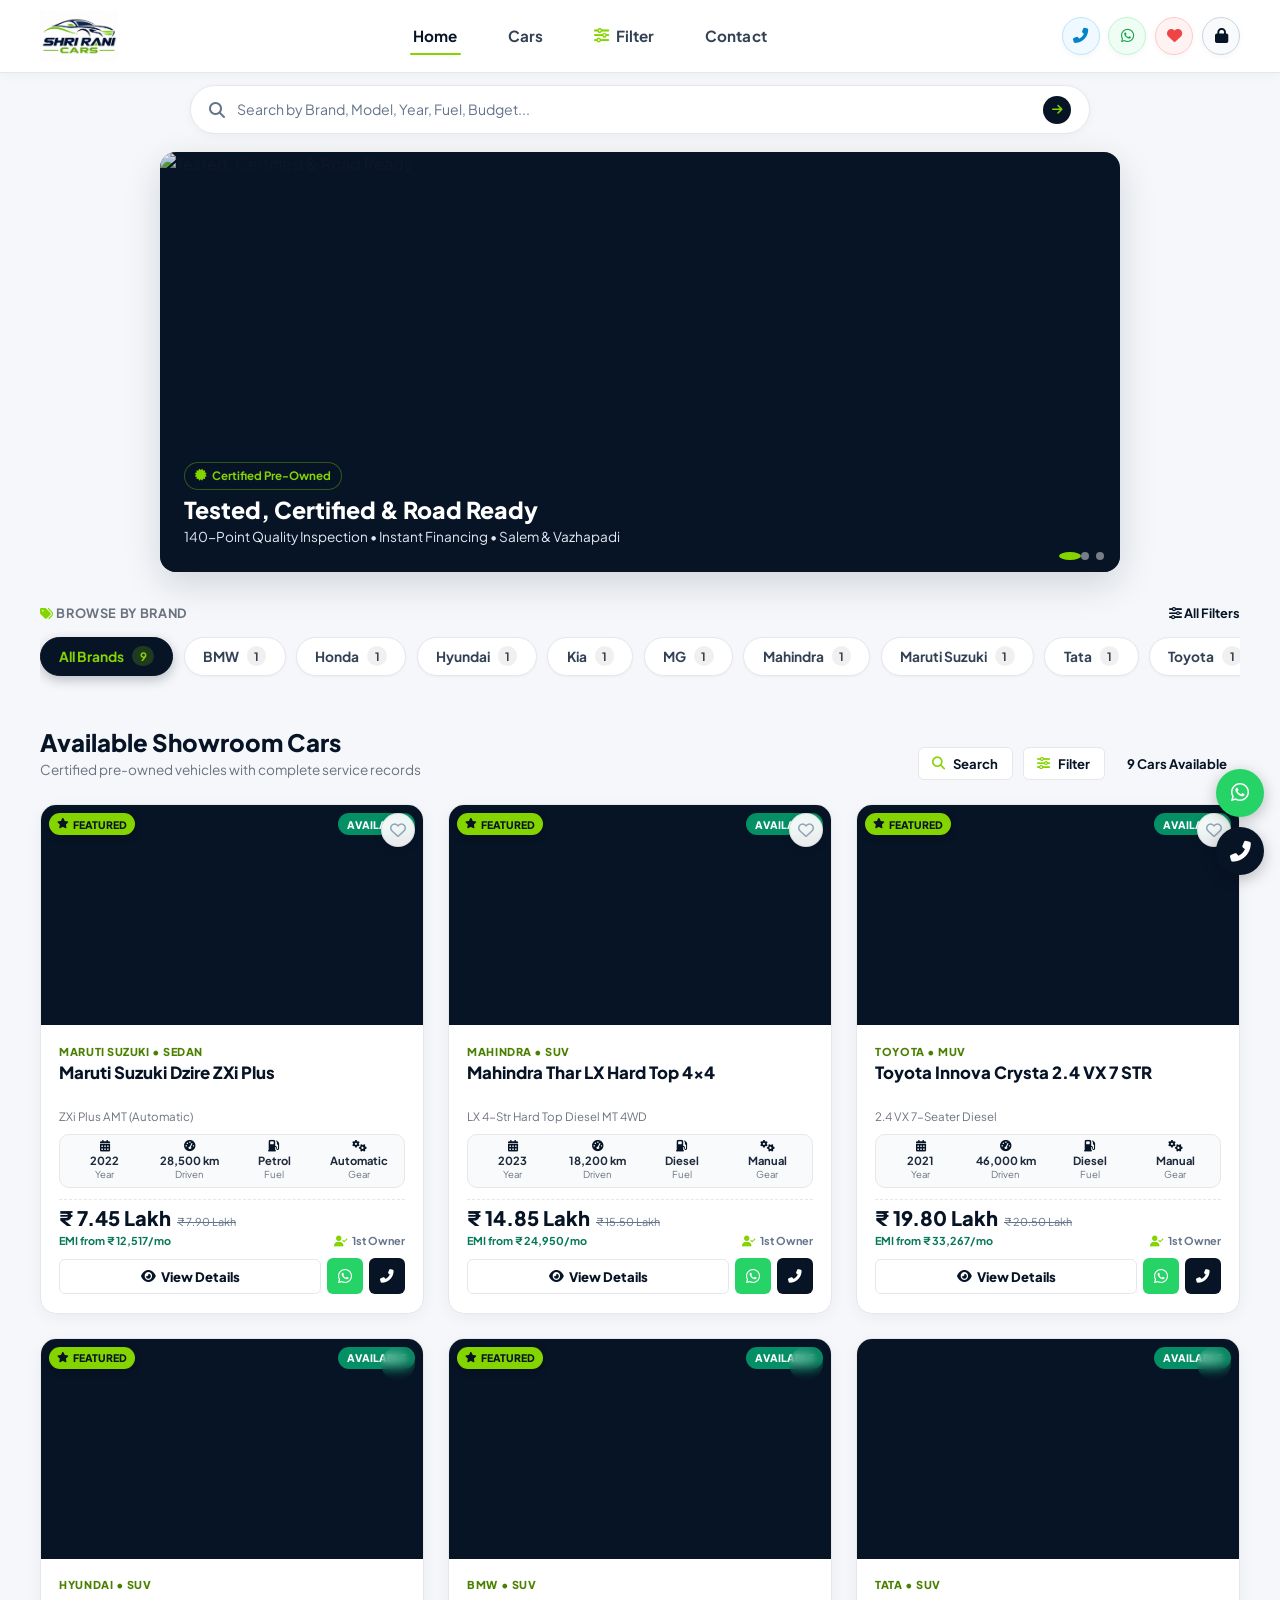
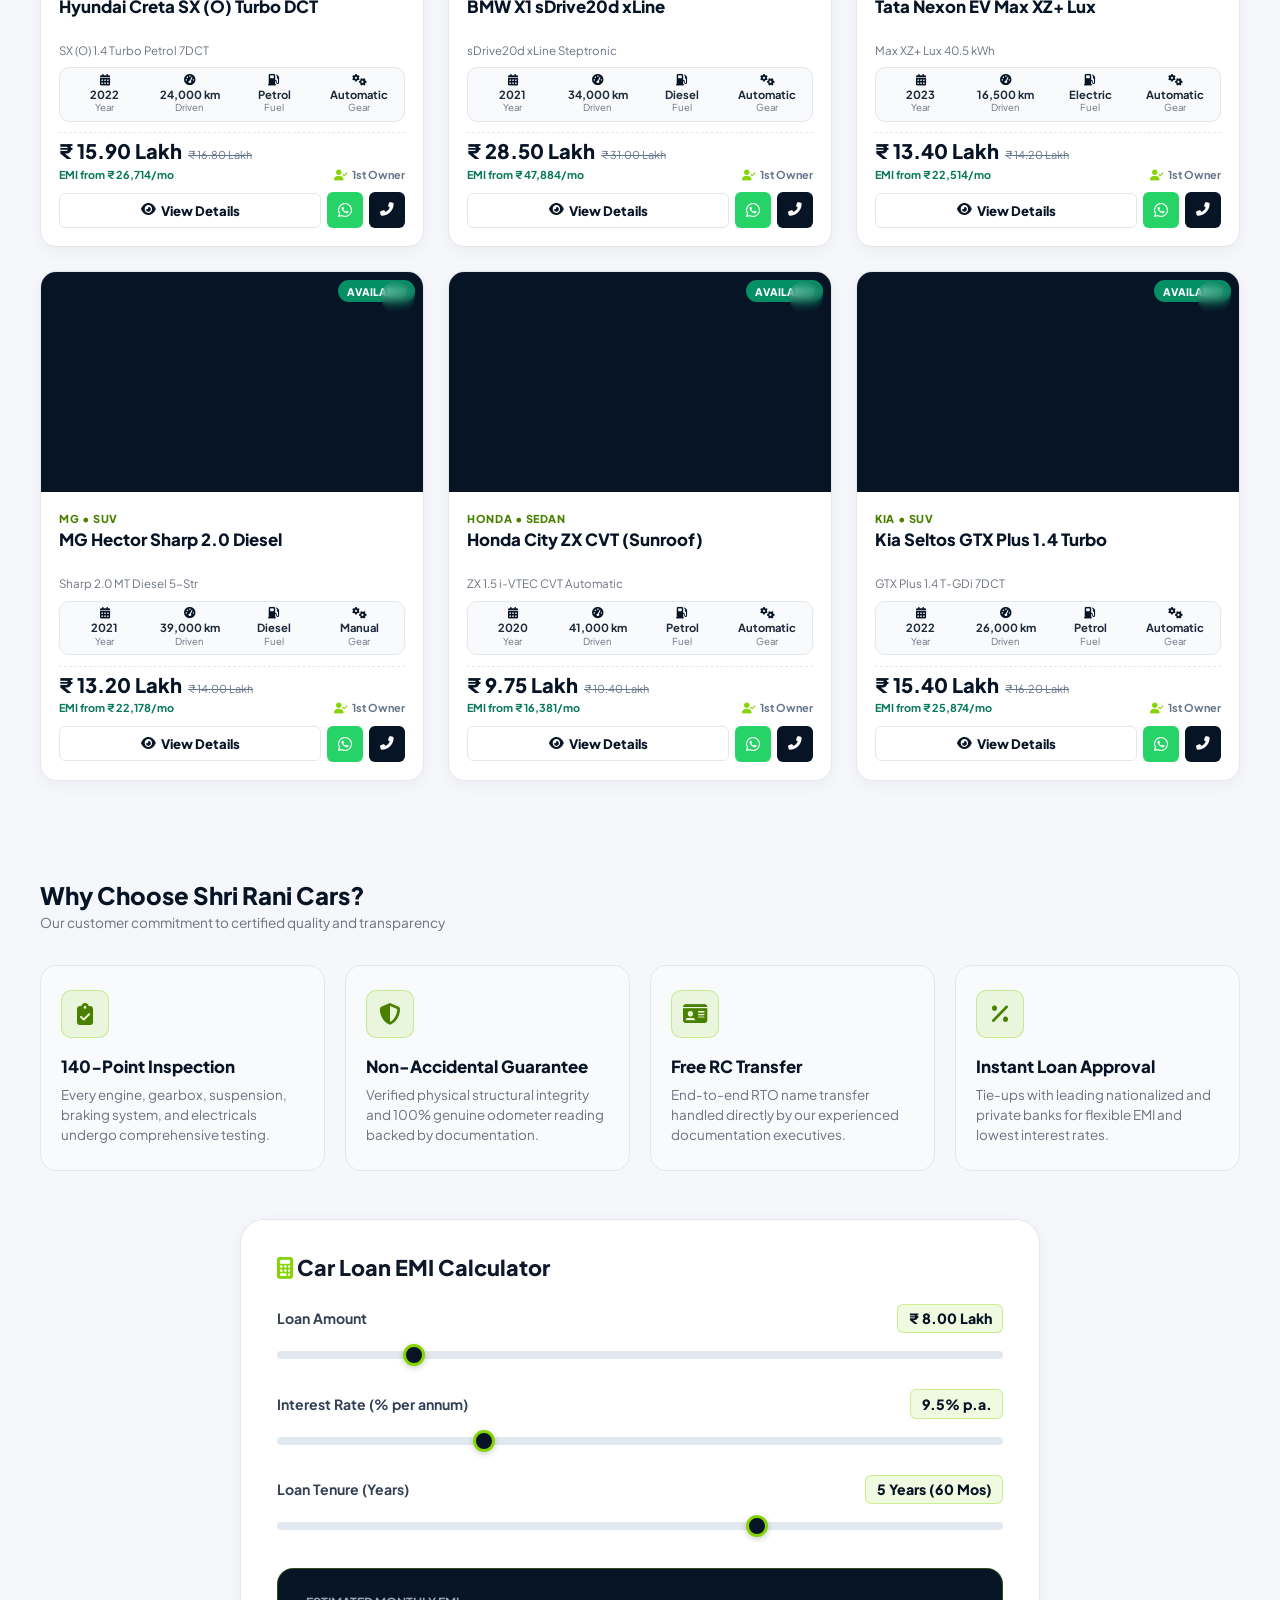
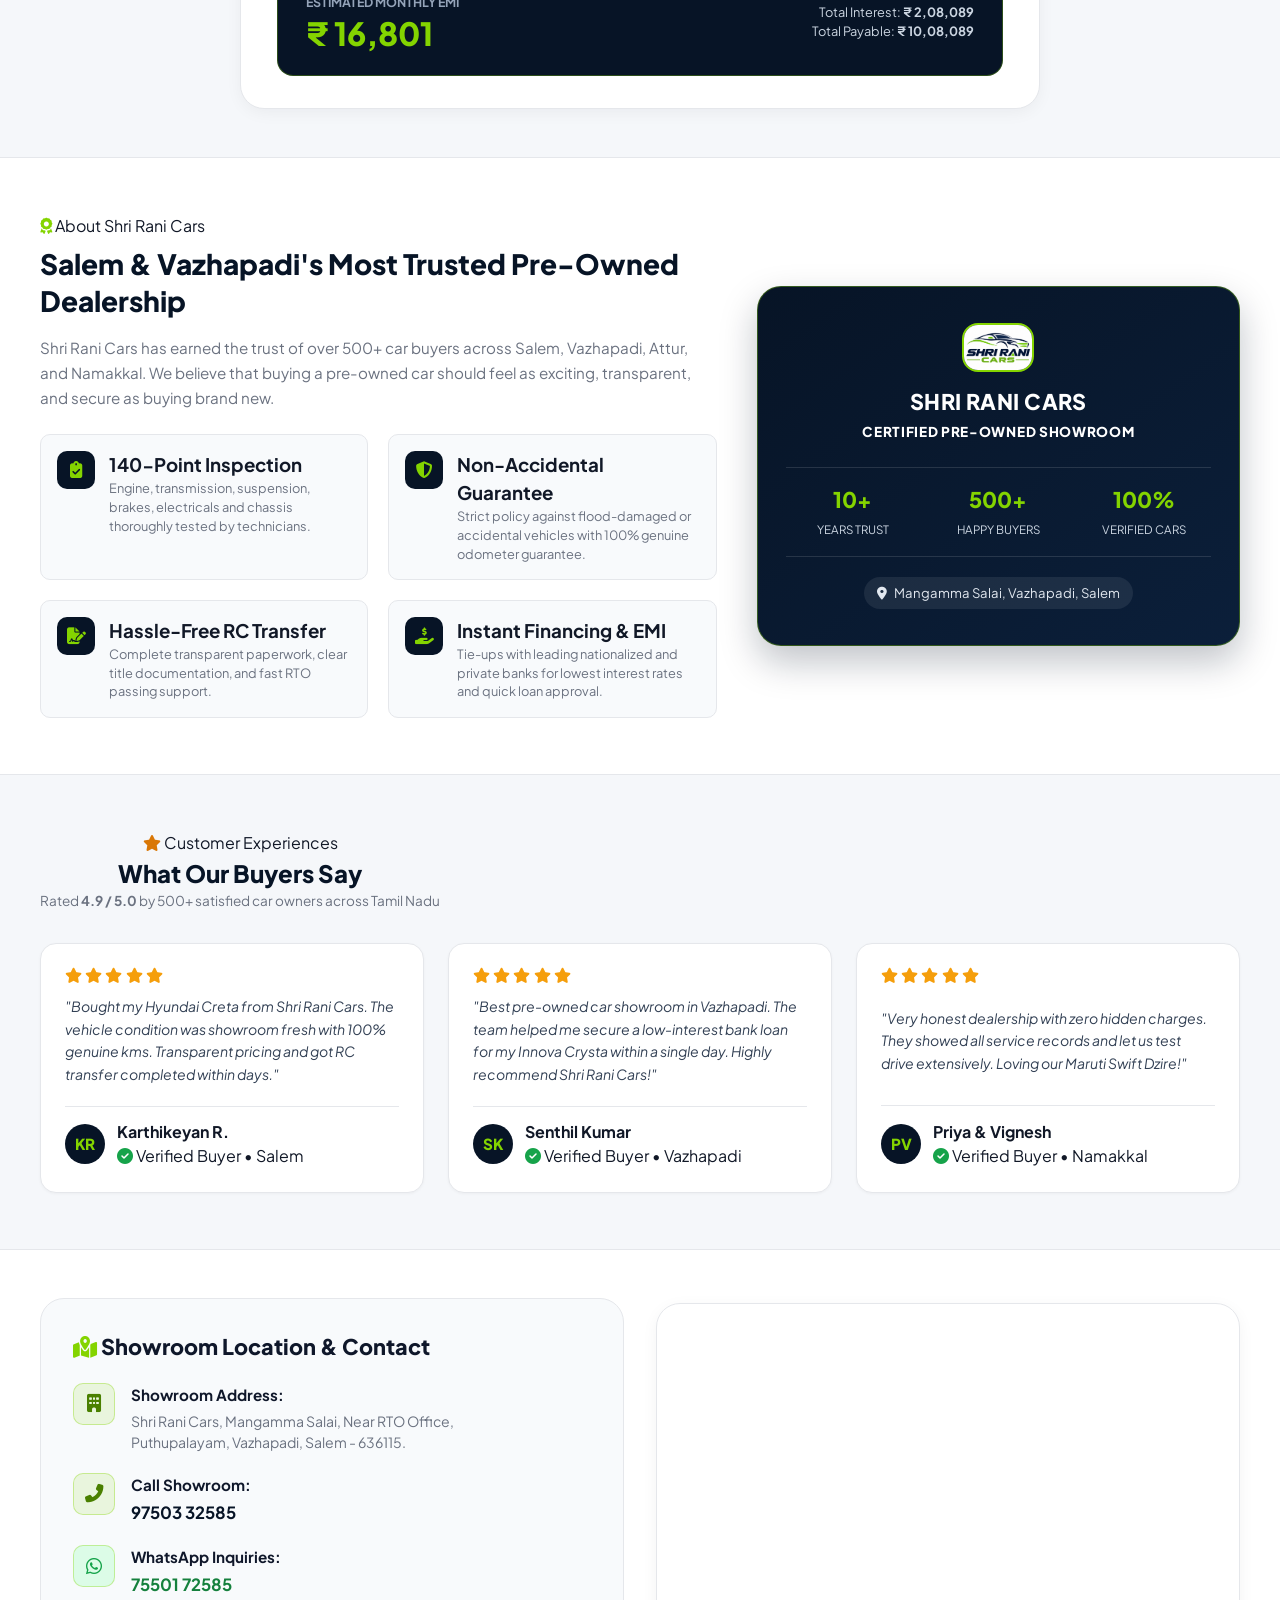
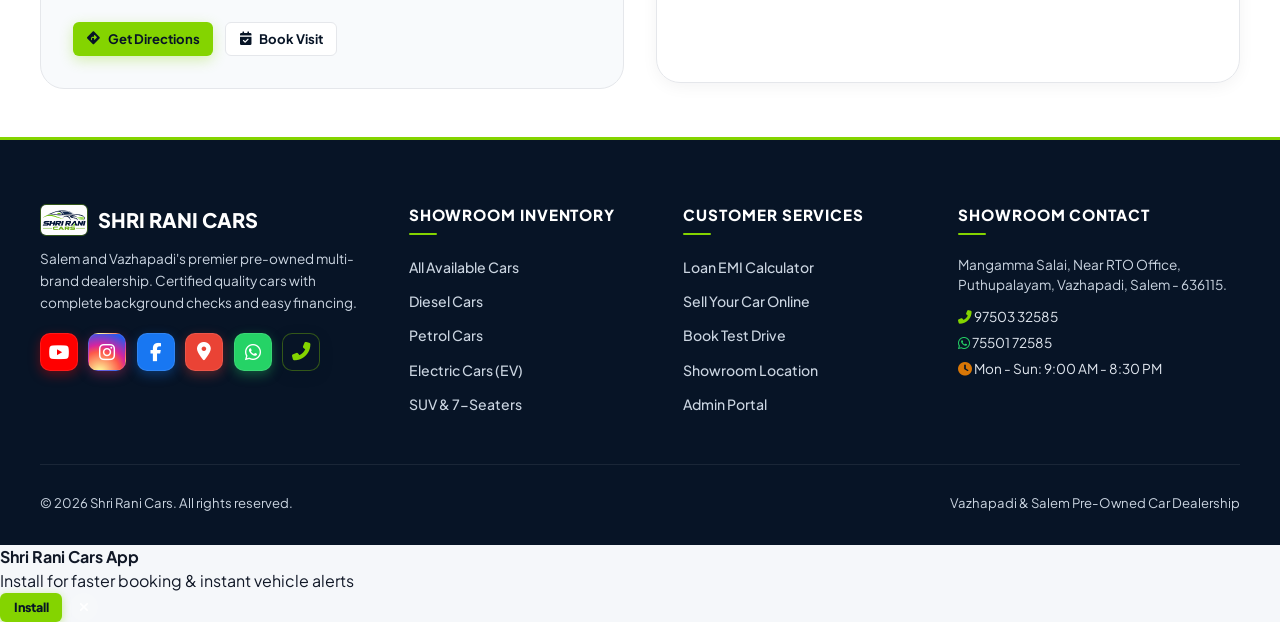
==== commit 10a3e408: "Update website and branding assets" ====
--- a/index.html
+++ b/index.html
@@ -46,19 +46,20 @@
   <link rel="manifest" href="manifest.json">
   <meta name="theme-color" content="#071426">
 
-  <!-- Google Fonts: Plus Jakarta Sans with Preconnect & Swap -->
+  <!-- Google Fonts: Plus Jakarta Sans with Preconnect & Asynchronous Non-Blocking Load -->
   <link rel="preconnect" href="https://fonts.googleapis.com">
   <link rel="preconnect" href="https://fonts.gstatic.com" crossorigin>
-  <link href="https://fonts.googleapis.com/css2?family=Plus+Jakarta+Sans:wght@400;500;600;700;800&display=swap" rel="stylesheet">
-
-  <!-- Font Awesome 6 -->
-  <link rel="stylesheet" href="https://cdnjs.cloudflare.com/ajax/libs/font-awesome/6.5.1/css/all.min.css" integrity="sha512-DTOQO9RWCH3ppGqcWaEA1BIZOC6xxalwEsw9c2QQeAIftl+Vegovlnee1c9QX4TctnWMn13TZye+giMm8e2LwA==" crossorigin="anonymous" referrerpolicy="no-referrer" />
-
-  <!-- Supabase Client -->
-  <script src="https://cdn.jsdelivr.net/npm/@supabase/supabase-js@2"></script>
+  <link rel="preload" as="style" href="https://fonts.googleapis.com/css2?family=Plus+Jakarta+Sans:wght@400;500;600;700;800&display=swap">
+  <link rel="stylesheet" href="https://fonts.googleapis.com/css2?family=Plus+Jakarta+Sans:wght@400;500;600;700;800&display=swap" media="print" onload="this.media='all'">
+  <noscript><link rel="stylesheet" href="https://fonts.googleapis.com/css2?family=Plus+Jakarta+Sans:wght@400;500;600;700;800&display=swap"></noscript>
+
+  <!-- Font Awesome 6 (Asynchronously Loaded) -->
+  <link rel="preload" as="style" href="https://cdnjs.cloudflare.com/ajax/libs/font-awesome/6.5.1/css/all.min.css" integrity="sha512-DTOQO9RWCH3ppGqcWaEA1BIZOC6xxalwEsw9c2QQeAIftl+Vegovlnee1c9QX4TctnWMn13TZye+giMm8e2LwA==" crossorigin="anonymous" referrerpolicy="no-referrer">
+  <link rel="stylesheet" href="https://cdnjs.cloudflare.com/ajax/libs/font-awesome/6.5.1/css/all.min.css" integrity="sha512-DTOQO9RWCH3ppGqcWaEA1BIZOC6xxalwEsw9c2QQeAIftl+Vegovlnee1c9QX4TctnWMn13TZye+giMm8e2LwA==" crossorigin="anonymous" referrerpolicy="no-referrer" media="print" onload="this.media='all'">
+  <noscript><link rel="stylesheet" href="https://cdnjs.cloudflare.com/ajax/libs/font-awesome/6.5.1/css/all.min.css"></noscript>
 
   <!-- Clean Luxury Unified Stylesheet -->
-  <link rel="stylesheet" href="css/style.css?v=3.3">
+  <link rel="stylesheet" href="css/style.css?v=3.4">
 
   <!-- ========================================================================= -->
   <!-- STRUCTURED DATA SCHEMAS (JSON-LD) FOR GOOGLE SEARCH RICH SNIPPETS -->
@@ -265,7 +266,7 @@
         <div class="hero-slider-wrap" id="hero-slider-wrap">
           <!-- Slide 1 -->
           <div class="hero-slide active">
-            <img src="https://images.unsplash.com/photo-1503376780353-7e6692767b70?auto=format&fit=crop&w=1200&q=80" alt="Certified Luxury Pre-Owned Cars" title="Certified Luxury Pre-Owned Cars at Shri Rani Cars" width="1200" height="675" id="hero-main-img" fetchpriority="high">
+            <img src="https://images.unsplash.com/photo-1503376780353-7e6692767b70?auto=format&fit=crop&w=900&q=75" alt="Certified Luxury Pre-Owned Cars" title="Certified Luxury Pre-Owned Cars at Shri Rani Cars" width="900" height="506" id="hero-main-img" fetchpriority="high">
             <div class="hero-slide-caption">
               <span class="hero-slide-tag"><i class="fas fa-certificate text-primary"></i> Certified Pre-Owned</span>
               <h2 id="hero-main-heading">Tested, Certified & Road Ready</h2>
@@ -274,7 +275,7 @@
           </div>
           <!-- Slide 2 -->
           <div class="hero-slide">
-            <img src="https://images.unsplash.com/photo-1580273916550-e323be2ae537?auto=format&fit=crop&w=1200&q=80" alt="Premium SUV & Sedan Collection" title="Premium SUV and Sedan Collection" width="1200" height="675" loading="lazy">
+            <img src="https://images.unsplash.com/photo-1580273916550-e323be2ae537?auto=format&fit=crop&w=900&q=75" alt="Premium SUV & Sedan Collection" title="Premium SUV and Sedan Collection" width="900" height="506" loading="lazy">
             <div class="hero-slide-caption">
               <span class="hero-slide-tag"><i class="fas fa-shield-alt text-primary"></i> 100% Non-Accidental</span>
               <h2>Multi-Brand Pre-Owned Showroom</h2>
@@ -283,7 +284,7 @@
           </div>
           <!-- Slide 3 -->
           <div class="hero-slide">
-            <img src="https://images.unsplash.com/photo-1533473359331-0135ef1b58bf?auto=format&fit=crop&w=1200&q=80" alt="Easy EMI & Car Exchange" title="Easy EMI and Car Exchange" width="1200" height="675" loading="lazy">
+            <img src="https://images.unsplash.com/photo-1533473359331-0135ef1b58bf?auto=format&fit=crop&w=900&q=75" alt="Easy EMI & Car Exchange" title="Easy EMI and Car Exchange" width="900" height="506" loading="lazy">
             <div class="hero-slide-caption">
               <span class="hero-slide-tag"><i class="fas fa-bolt text-primary"></i> Instant EMI Approval</span>
               <h2>Lowest Interest Rates & Free Valuation</h2>
@@ -410,7 +411,7 @@
                 <span>Loan Amount</span>
                 <span id="calc-amount-val" class="calc-val-highlight">₹ 8,00,000</span>
               </div>
-              <input type="range" id="calc-amount-slider" class="range-input" min="100000" max="4000000" step="50000" value="800000">
+              <input type="range" id="calc-amount-slider" class="range-input" min="100000" max="4000000" step="50000" value="800000" aria-label="Vehicle Loan Amount">
             </div>
 
             <div class="calc-slider-item">
@@ -418,7 +419,7 @@
                 <span>Interest Rate (% per annum)</span>
                 <span id="calc-rate-val" class="calc-val-highlight">9.5% p.a.</span>
               </div>
-              <input type="range" id="calc-rate-slider" class="range-input" min="7" max="16" step="0.25" value="9.5">
+              <input type="range" id="calc-rate-slider" class="range-input" min="7" max="16" step="0.25" value="9.5" aria-label="Loan Interest Rate per annum">
             </div>
 
             <div class="calc-slider-item">
@@ -426,7 +427,7 @@
                 <span>Loan Tenure (Years)</span>
                 <span id="calc-tenure-val" class="calc-val-highlight">5 Years (60 Mos)</span>
               </div>
-              <input type="range" id="calc-tenure-slider" class="range-input" min="1" max="7" step="1" value="5">
+              <input type="range" id="calc-tenure-slider" class="range-input" min="1" max="7" step="1" value="5" aria-label="Loan Tenure in Years">
             </div>
 
             <div class="calc-summary-banner">
@@ -459,28 +460,28 @@
               <div class="about-point-card">
                 <div class="about-point-icon"><i class="fas fa-clipboard-check"></i></div>
                 <div>
-                  <h4>140-Point Inspection</h4>
+                  <h3>140-Point Inspection</h3>
                   <p>Engine, transmission, suspension, brakes, electricals and chassis thoroughly tested by technicians.</p>
                 </div>
               </div>
               <div class="about-point-card">
                 <div class="about-point-icon"><i class="fas fa-shield-alt"></i></div>
                 <div>
-                  <h4>Non-Accidental Guarantee</h4>
+                  <h3>Non-Accidental Guarantee</h3>
                   <p>Strict policy against flood-damaged or accidental vehicles with 100% genuine odometer guarantee.</p>
                 </div>
               </div>
               <div class="about-point-card">
                 <div class="about-point-icon"><i class="fas fa-file-signature"></i></div>
                 <div>
-                  <h4>Hassle-Free RC Transfer</h4>
+                  <h3>Hassle-Free RC Transfer</h3>
                   <p>Complete transparent paperwork, clear title documentation, and fast RTO passing support.</p>
                 </div>
               </div>
               <div class="about-point-card">
                 <div class="about-point-icon"><i class="fas fa-hand-holding-usd"></i></div>
                 <div>
-                  <h4>Instant Financing &amp; EMI</h4>
+                  <h3>Instant Financing &amp; EMI</h3>
                   <p>Tie-ups with leading nationalized and private banks for lowest interest rates and quick loan approval.</p>
                 </div>
               </div>
@@ -488,7 +489,7 @@
           </div>
           <div class="about-visual-col">
             <div class="about-visual-card">
-              <img src="icons/app-logo.png" alt="Shri Rani Cars Dealership Logo" class="about-brand-logo">
+              <img src="icons/app-logo.png" alt="Shri Rani Cars Dealership Logo" title="Shri Rani Cars" width="140" height="93" style="max-width: 140px; height: auto; object-fit: contain; margin-bottom: 0.5rem;" class="about-brand-logo" loading="lazy">
               <h3>SHRI RANI CARS</h3>
               <p class="text-lime" style="font-weight: 800; font-size: 0.85rem; letter-spacing: 0.05em; text-transform: uppercase;">Certified Pre-Owned Showroom</p>
               <div class="about-stats-row">
@@ -624,7 +625,7 @@
               <div>
                 <strong style="color: #0f172a; font-size: 0.95rem;">WhatsApp Inquiries:</strong>
                 <div style="margin-top: 0.2rem;">
-                  <a href="https://wa.me/917550172585" target="_blank" style="color: #16a34a; font-weight: 700; font-size: 1.05rem;">
+                  <a href="https://wa.me/917550172585" target="_blank" style="color: #15803d; font-weight: 700; font-size: 1.05rem;" aria-label="WhatsApp 75501 72585">
                     75501 72585
                   </a>
                 </div>
@@ -738,21 +739,21 @@
 
           <!-- Big Conversion Action Buttons -->
           <div class="product-cta-cluster">
-            <a id="product-whatsapp-cta" href="javascript:void(0)" onclick="handleProductWhatsAppInquiry(event)" class="btn btn-whatsapp btn-lg" style="flex: 1;">
+            <a id="product-whatsapp-cta" href="https://wa.me/917550172585" target="_blank" onclick="handleProductWhatsAppInquiry(event)" class="btn btn-whatsapp btn-lg" style="flex: 1;" aria-label="Inquire about this car on WhatsApp">
               <i class="fab fa-whatsapp" style="font-size: 1.25rem;"></i> Buy / Inquire on WhatsApp
             </a>
             <button type="button" class="btn btn-outline btn-lg" onclick="openTestDriveModalForCurrentCar()">
               <i class="fas fa-calendar-check"></i> Book Test Drive
             </button>
-            <a id="product-call-cta" href="tel:9750332585" class="btn btn-primary btn-lg">
+            <a id="product-call-cta" href="tel:9750332585" class="btn btn-primary btn-lg" aria-label="Call Shri Rani Cars">
               <i class="fas fa-phone-alt"></i> Call Us
             </a>
           </div>
 
           <!-- Full Technical Specs Matrix -->
-          <h4 style="font-size: 1.05rem; font-weight: 800; color: #0f172a; margin-bottom: 0.85rem; display: flex; align-items: center; gap: 0.4rem;">
+          <h3 style="font-size: 1.05rem; font-weight: 800; color: #0f172a; margin-bottom: 0.85rem; display: flex; align-items: center; gap: 0.4rem;">
             <i class="fas fa-info-circle text-primary"></i> Technical Specifications
-          </h4>
+          </h3>
 
           <div class="product-specs-grid">
             <div class="spec-tile">
@@ -789,17 +790,17 @@
           </div>
 
           <!-- Key Equipment & Safety Features List -->
-          <h4 style="font-size: 1.05rem; font-weight: 800; color: #0f172a; margin-bottom: 0.85rem; display: flex; align-items: center; gap: 0.4rem;">
+          <h3 style="font-size: 1.05rem; font-weight: 800; color: #0f172a; margin-bottom: 0.85rem; display: flex; align-items: center; gap: 0.4rem;">
             <i class="fas fa-check-circle text-primary"></i> Features & Safety Equipment
-          </h4>
+          </h3>
           <div class="product-features-checklist" id="product-features-box">
             <!-- Dynamic Feature Badges -->
           </div>
 
           <!-- Overview & Description -->
-          <h4 style="font-size: 1.05rem; font-weight: 800; color: #0f172a; margin-top: 1.5rem; margin-bottom: 0.65rem; display: flex; align-items: center; gap: 0.4rem;">
+          <h3 style="font-size: 1.05rem; font-weight: 800; color: #0f172a; margin-top: 1.5rem; margin-bottom: 0.65rem; display: flex; align-items: center; gap: 0.4rem;">
             <i class="fas fa-align-left text-primary"></i> Vehicle Overview
-          </h4>
+          </h3>
           <p id="product-desc-paragraph" style="font-size: 0.9rem; color: #475569; line-height: 1.6;">
             Vehicle description.
           </p>
@@ -831,29 +832,29 @@
         <!-- Col 1: Brand Info -->
         <div>
           <div style="display: flex; align-items: center; gap: 0.65rem; margin-bottom: 0.75rem;">
-            <img src="icons/app-logo.png" alt="Shri Rani Cars" style="width: 38px; height: 38px; border-radius: 8px; border: 1px solid rgba(132, 212, 0, 0.35);">
+            <img src="icons/app-logo.png" alt="Shri Rani Cars Dealership Logo" title="Shri Rani Cars" width="48" height="32" style="width: 48px; height: auto; object-fit: contain; border-radius: 6px; border: 1px solid rgba(132, 212, 0, 0.35);" loading="lazy">
             <h3 style="color: white; font-size: 1.25rem; font-weight: 800; margin-bottom: 0;">SHRI RANI CARS</h3>
           </div>
-          <p style="font-size: 0.85rem; color: #94a3b8; line-height: 1.6; margin-bottom: 1.25rem;">
+          <p style="font-size: 0.85rem; color: #cbd5e1; line-height: 1.6; margin-bottom: 1.25rem;">
             Salem and Vazhapadi's premier pre-owned multi-brand dealership. Certified quality cars with complete background checks and easy financing.
           </p>
           <div class="footer-social-row">
-            <a href="https://www.youtube.com/@ShriRanicars" target="_blank" class="footer-social-icon icon-youtube" title="YouTube Channel" aria-label="YouTube">
+            <a href="https://www.youtube.com/@ShriRanicars" target="_blank" class="footer-social-icon icon-youtube" title="YouTube Channel" aria-label="YouTube Channel">
               <i class="fab fa-youtube"></i>
             </a>
-            <a href="https://www.instagram.com/shri_rani_cars" target="_blank" class="footer-social-icon icon-instagram" title="Instagram Profile" aria-label="Instagram">
+            <a href="https://www.instagram.com/shri_rani_cars" target="_blank" class="footer-social-icon icon-instagram" title="Instagram Profile" aria-label="Instagram Profile">
               <i class="fab fa-instagram"></i>
             </a>
-            <a href="https://www.facebook.com/mkarthi.keyan.9212" target="_blank" class="footer-social-icon icon-facebook" title="Facebook Page" aria-label="Facebook">
+            <a href="https://www.facebook.com/mkarthi.keyan.9212" target="_blank" class="footer-social-icon icon-facebook" title="Facebook Page" aria-label="Facebook Page">
               <i class="fab fa-facebook-f"></i>
             </a>
-            <a href="https://maps.app.goo.gl/2sRQouxHpMTtnd2m6" target="_blank" class="footer-social-icon icon-maps" title="Showroom Location on Google Maps" aria-label="Google Maps">
+            <a href="https://maps.app.goo.gl/2sRQouxHpMTtnd2m6" target="_blank" class="footer-social-icon icon-maps" title="Showroom Location on Google Maps" aria-label="Google Maps Location">
               <i class="fas fa-map-marker-alt"></i>
             </a>
-            <a href="https://wa.me/917550172585" target="_blank" class="footer-social-icon icon-whatsapp" title="WhatsApp" aria-label="WhatsApp">
+            <a href="https://wa.me/917550172585" target="_blank" class="footer-social-icon icon-whatsapp" title="WhatsApp Contact" aria-label="Contact on WhatsApp">
               <i class="fab fa-whatsapp"></i>
             </a>
-            <a href="tel:9750332585" class="footer-social-icon icon-phone" title="Phone Call" aria-label="Phone Call">
+            <a href="tel:9750332585" class="footer-social-icon icon-phone" title="Phone Call" aria-label="Call Showroom Phone">
               <i class="fas fa-phone-alt"></i>
             </a>
           </div>
@@ -876,8 +877,8 @@
           <h4 class="footer-col-title">Customer Services</h4>
           <ul class="footer-nav-list">
             <li><a href="#calculator-section" onclick="backToShowroom()">Loan EMI Calculator</a></li>
-            <li><a href="javascript:void(0)" onclick="openSellCarModal()">Sell Your Car Online</a></li>
-            <li><a href="javascript:void(0)" onclick="openTestDriveModal()">Book Test Drive</a></li>
+            <li><a href="#sell-section" onclick="openSellCarModal(); return false;">Sell Your Car Online</a></li>
+            <li><a href="#location-section" onclick="openTestDriveModal(); return false;">Book Test Drive</a></li>
             <li><a href="#location-section" onclick="backToShowroom()">Showroom Location</a></li>
             <li><a href="admin.html">Admin Portal</a></li>
           </ul>
@@ -889,7 +890,7 @@
           <p style="font-size: 0.85rem; color: #cbd5e1; margin-bottom: 0.5rem; line-height: 1.5;">
             Mangamma Salai, Near RTO Office, Puthupalayam, Vazhapadi, Salem - 636115.
           </p>
-          <div style="font-size: 0.85rem; color: #94a3b8; display: flex; flex-direction: column; gap: 0.35rem; margin-top: 0.75rem;">
+          <div style="font-size: 0.85rem; color: #e2e8f0; display: flex; flex-direction: column; gap: 0.35rem; margin-top: 0.75rem;">
             <div><i class="fas fa-phone-alt text-primary"></i> 97503 32585</div>
             <div><i class="fab fa-whatsapp" style="color: var(--whatsapp);"></i> 75501 72585</div>
             <div><i class="fas fa-clock text-gold"></i> Mon - Sun: 9:00 AM - 8:30 PM</div>
@@ -898,27 +899,27 @@
       </div>
 
       <div class="footer-bottom-bar">
-        <div>© 2026 Shri Rani Cars. All rights reserved.</div>
-        <div>Vazhapadi & Salem Pre-Owned Car Dealership</div>
+        <div style="color: #cbd5e1;">© 2026 Shri Rani Cars. All rights reserved.</div>
+        <div style="color: #cbd5e1;">Vazhapadi & Salem Pre-Owned Car Dealership</div>
       </div>
     </div>
   </footer>
 
   <!-- MOBILE BOTTOM NAVIGATION BAR -->
-  <nav class="mobile-bottom-bar">
-    <a href="#home" class="mob-nav-btn active" onclick="backToShowroom()">
+  <nav class="mobile-bottom-bar" aria-label="Mobile Bottom Navigation">
+    <a href="#home" class="mob-nav-btn active" onclick="backToShowroom()" aria-label="Home">
       <i class="fas fa-home"></i>
       <span>Home</span>
     </a>
-    <a href="#inventory-section" class="mob-nav-btn" onclick="backToShowroom()">
+    <a href="#inventory-section" class="mob-nav-btn" onclick="backToShowroom()" aria-label="Showroom Cars">
       <i class="fas fa-car"></i>
       <span>Cars</span>
     </a>
-    <button type="button" class="mob-nav-btn" onclick="openFilterModal()">
+    <button type="button" class="mob-nav-btn" onclick="openFilterModal()" aria-label="Filter Cars">
       <i class="fas fa-sliders"></i>
       <span>Filter</span>
     </button>
-    <a href="#location-section" class="mob-nav-btn" onclick="backToShowroom()">
+    <a href="#location-section" class="mob-nav-btn" onclick="backToShowroom()" aria-label="Showroom Contact">
       <i class="fas fa-phone-alt"></i>
       <span>Contact</span>
     </a>
@@ -927,7 +928,17 @@
   <!-- PWA INSTALL BOTTOM BANNER -->
   <div id="pwa-install-banner" class="pwa-install-banner">
     <div class="pwa-banner-text">
-      <img src="icons/icon-192.png" alt="Shri Rani Cars App Icon" class="pwa-banner-icon">
+      <img src="icons/icon-192.png" alt="Shri Rani Cars App Icon" title="Shri Rani Cars App" width="44" height="44" style="width: 44px; height: 44px; object-fit: contain;" class="pwa-banner-icon" loading="lazy">
+      <div>
+        <strong>Install Shri Rani Cars App</strong>
+        <p>Instant Car Booking & Price Alerts</p>
+      </div>
+    </div>
+    <div class="pwa-controls">
+      <button type="button" class="pwa-btn-install" onclick="installPWAApp()">Install</button>
+      <button type="button" class="pwa-btn-close" onclick="dismissPWABanner()" aria-label="Dismiss">&times;</button>
+    </div>
+  </div>
       <div>
         <strong>Shri Rani Cars App</strong>
         <p>Install for faster booking & instant vehicle alerts</p>
@@ -1205,9 +1216,10 @@
   </div>
 
   <!-- JavaScript Modules -->
-  <script src="js/supabase-config.js?v=3.2"></script>
-  <script src="js/cars-data.js?v=3.2"></script>
-  <script src="js/app.js?v=3.2"></script>
+  <script defer src="https://cdn.jsdelivr.net/npm/@supabase/supabase-js@2"></script>
+  <script defer src="js/supabase-config.js?v=3.4"></script>
+  <script defer src="js/cars-data.js?v=3.4"></script>
+  <script defer src="js/app.js?v=3.4"></script>
 
   <!-- PWA & Filter Drawer Helper Scripts -->
   <script>
--- a/css/style.css
+++ b/css/style.css
@@ -932,7 +932,7 @@
 
 .price-val-orig {
   font-size: 0.68rem;
-  color: var(--text-light);
+  color: #64748B;
   text-decoration: line-through;
   white-space: nowrap;
 }
@@ -947,7 +947,7 @@
 
 .price-emi-text {
   font-size: 0.68rem;
-  color: #16a34a;
+  color: #047857;
   font-weight: 700;
   white-space: nowrap;
   overflow: hidden;
@@ -1920,7 +1920,7 @@
    ========================================================================== */
 .site-footer {
   background: var(--primary-navy);
-  color: #94A3B8;
+  color: #CBD5E1;
   padding: 4rem 0 2rem;
   border-top: 3px solid var(--lime);
 }
@@ -1976,7 +1976,7 @@
 }
 
 .footer-nav-list li a {
-  color: #94A3B8;
+  color: #CBD5E1;
   font-size: 0.88rem;
   font-weight: 500;
   transition: var(--transition);
@@ -1996,7 +1996,7 @@
   flex-wrap: wrap;
   gap: 1rem;
   font-size: 0.82rem;
-  color: #64748B;
+  color: #CBD5E1;
 }
 
 .footer-social-row {
@@ -3152,11 +3152,12 @@
   border-radius: 999px;
   background: rgba(255, 255, 255, 0.45);
   cursor: pointer;
-  transition: var(--transition);
+  transform-origin: center;
+  transition: transform 0.25s ease, background-color 0.25s ease;
 }
 
 .hero-carousel-dots .dot.active {
-  width: 22px;
+  transform: scaleX(2.75);
   background: var(--lime);
 }
 
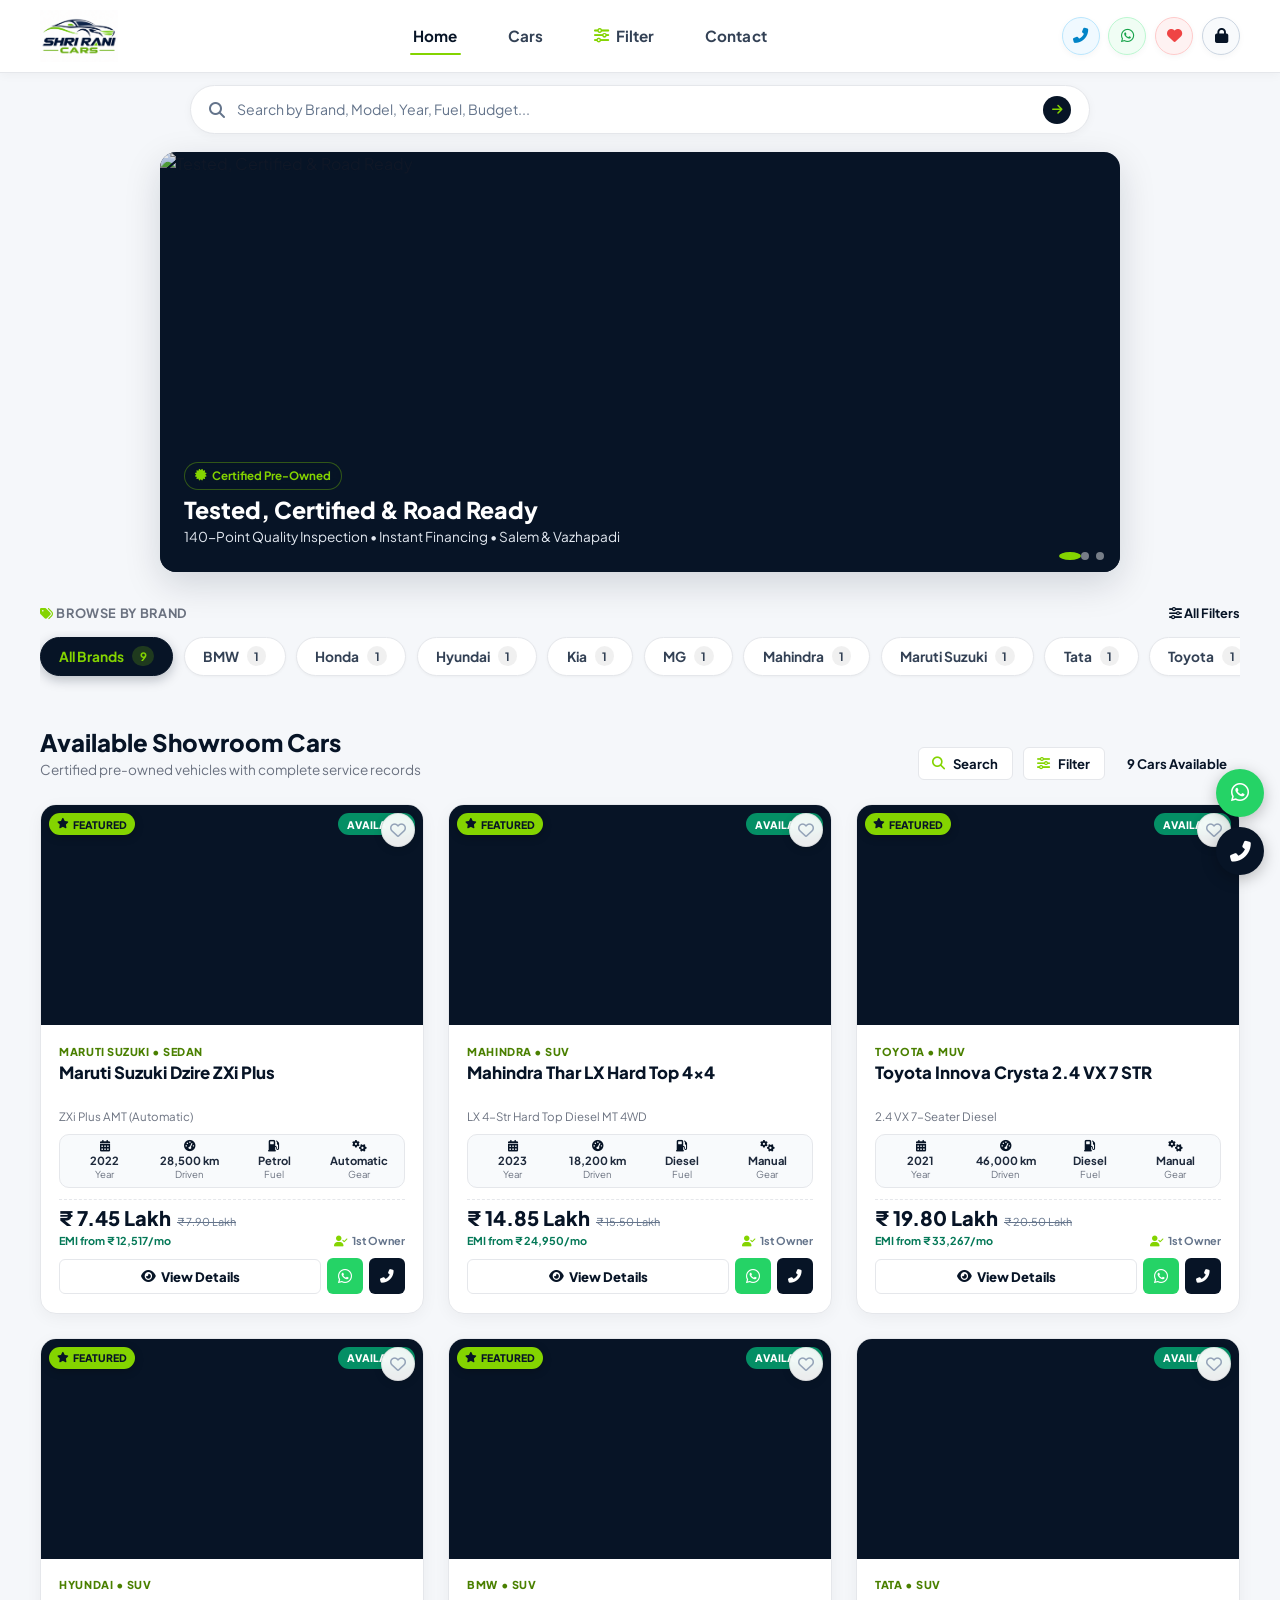
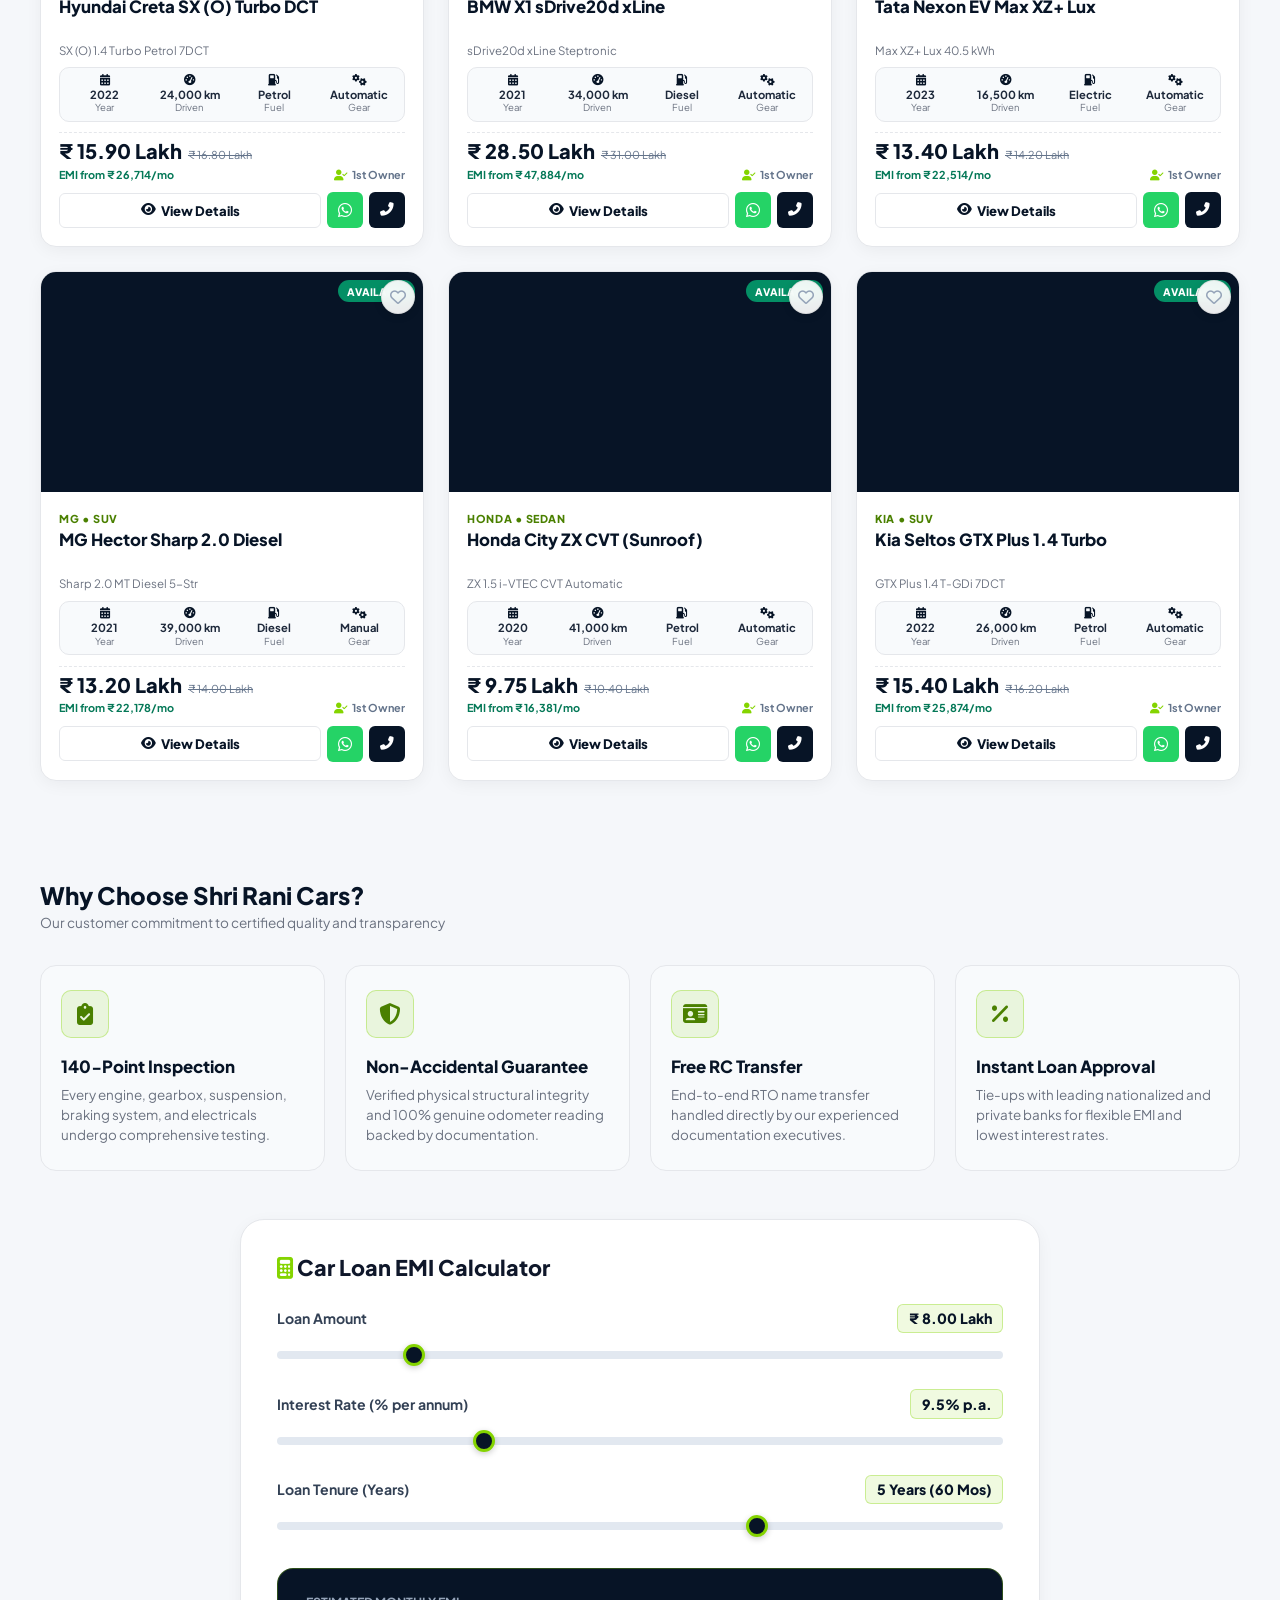
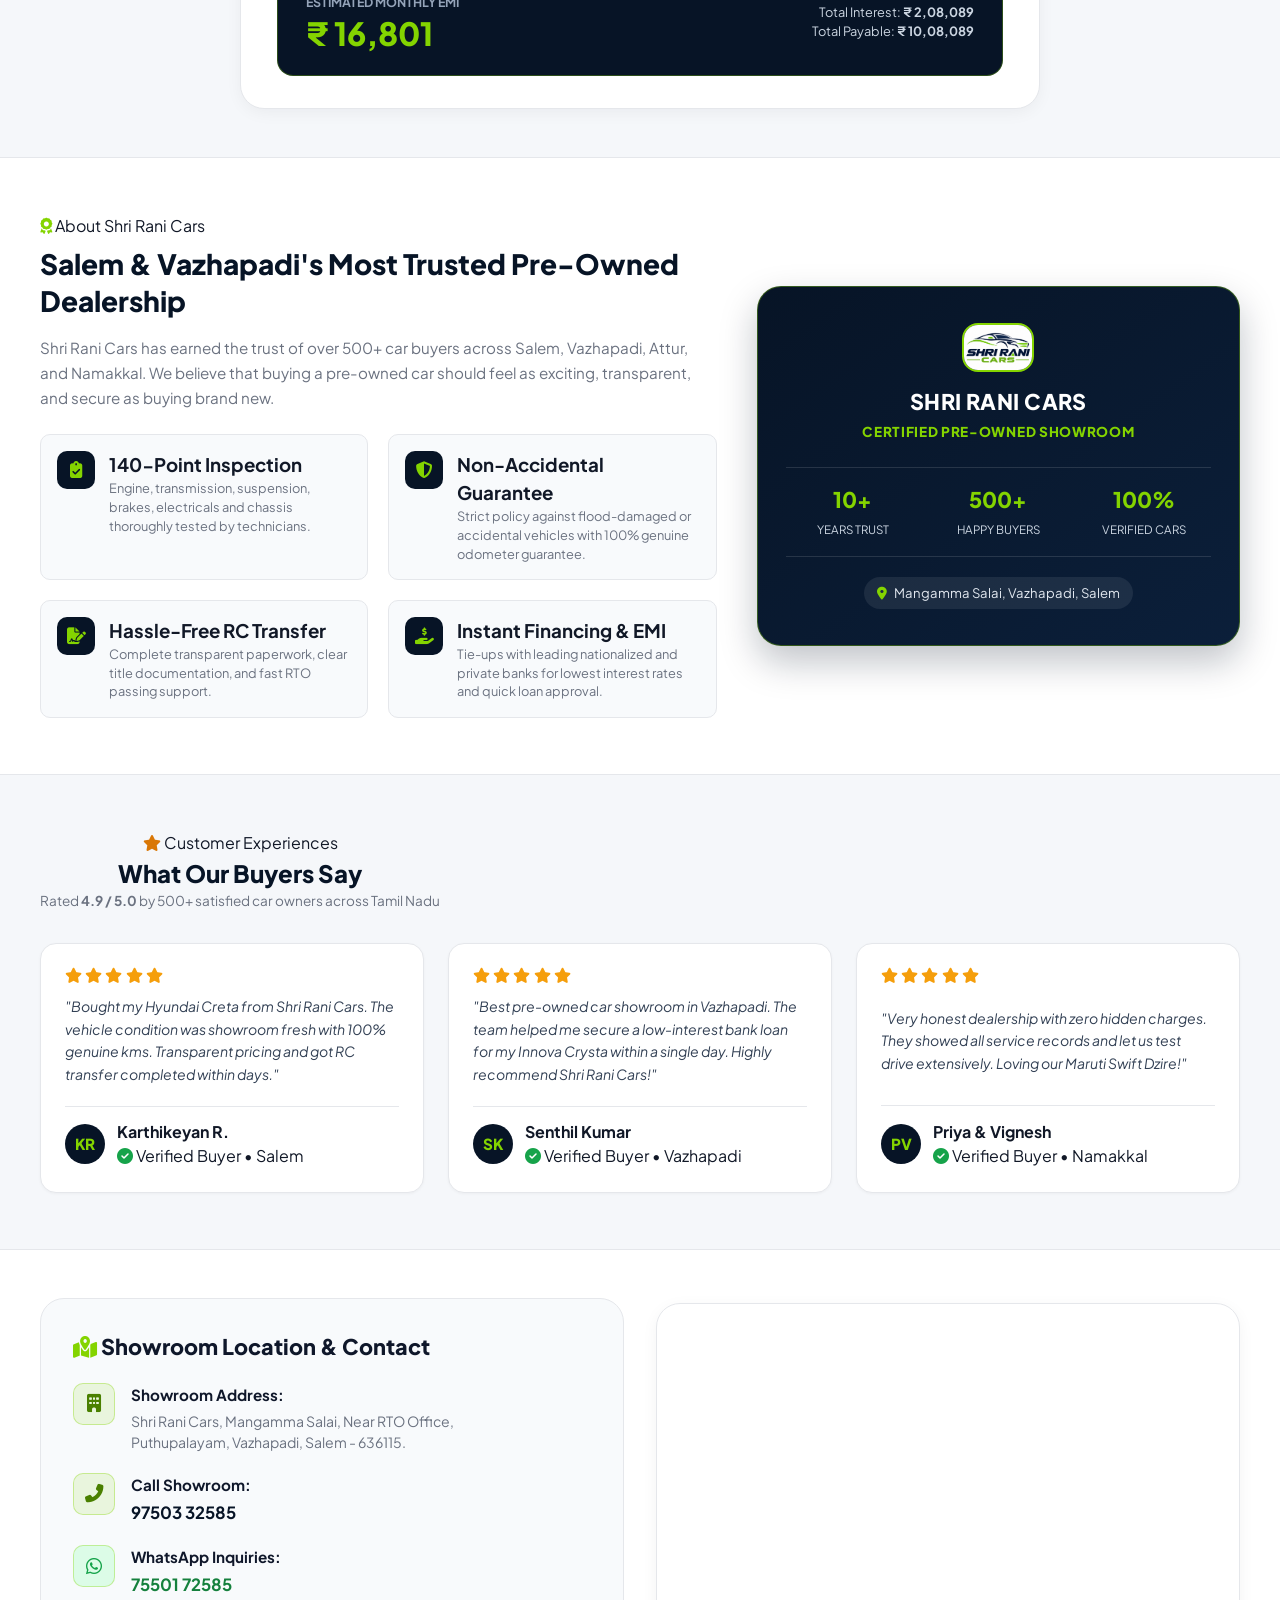
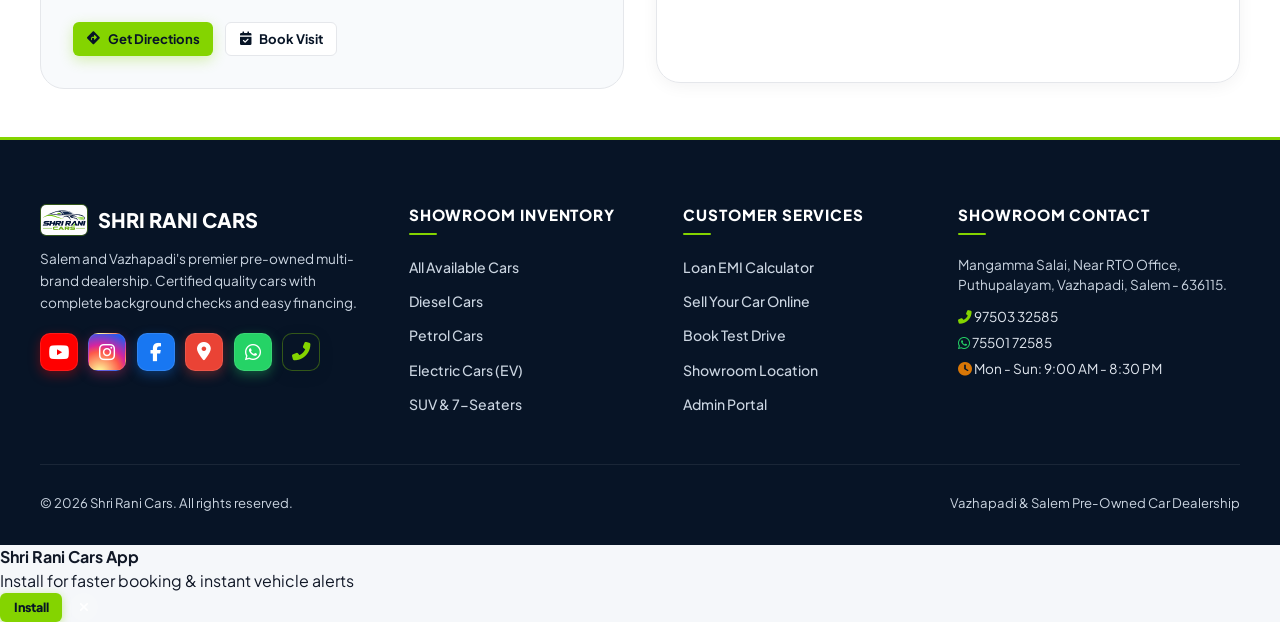
==== commit fb081cfc: "Update branding and service worker" ====
--- a/index.html
+++ b/index.html
@@ -202,6 +202,34 @@
 </head>
 <body>
 
+  <!-- ========================================================================= -->
+  <!-- EXECUTIVE LUXURY PRELOADER (CLEAN, MINIMALIST & PRESTIGIOUS) -->
+  <!-- ========================================================================= -->
+  <div id="app-preloader" class="luxury-preloader">
+    <div class="clean-preloader-glow"></div>
+    <div class="clean-preloader-stage">
+      <div class="clean-emblem-wrap">
+        <div class="clean-halo-ring"></div>
+        <div class="clean-emblem-disc">
+          <img src="icons/app-logo-clean.png" alt="Shri Rani Cars" class="clean-logo-img">
+        </div>
+      </div>
+      <div class="clean-brand-block">
+        <h2 class="clean-brand-name">SHRI RANI <span>CARS</span></h2>
+        <p class="clean-brand-sub">Certified Pre-Owned Luxury Showroom</p>
+      </div>
+      <div class="clean-progress-wrap">
+        <div class="clean-progress-track">
+          <div id="clean-progress-bar" class="clean-progress-bar"></div>
+        </div>
+        <div class="clean-progress-meta">
+          <span id="clean-status-msg" class="clean-status-msg"><i class="fas fa-shield-alt"></i> Inspection Verified</span>
+          <span id="clean-pct-number" class="clean-pct-number">0%</span>
+        </div>
+      </div>
+    </div>
+  </div>
+
   <!-- CLEAN MAIN HEADER -->
   <header class="site-header">
     <div class="container">
--- a/css/style.css
+++ b/css/style.css
@@ -3459,5 +3459,265 @@
   box-shadow: 0 4px 12px rgba(7, 20, 38, 0.35);
 }
 
-
-
+/* ==========================================================================
+   EXECUTIVE LUXURY HORIZON PRELOADER (CLEAN, MINIMALIST & PRESTIGIOUS)
+   ========================================================================== */
+.luxury-preloader {
+  position: fixed;
+  inset: 0;
+  z-index: 9999999;
+  background: radial-gradient(circle at 50% 45%, #0B1E36 0%, #050E1C 60%, #020710 100%);
+  display: flex;
+  align-items: center;
+  justify-content: center;
+  padding: 1.5rem;
+  overflow: hidden;
+  opacity: 1;
+  visibility: visible;
+  transition: opacity 0.55s cubic-bezier(0.16, 1, 0.3, 1), transform 0.55s cubic-bezier(0.16, 1, 0.3, 1), visibility 0.55s ease;
+}
+
+.luxury-preloader.fade-out {
+  opacity: 0;
+  transform: scale(1.05);
+  visibility: hidden;
+  pointer-events: none;
+}
+
+/* Ambient Subtle Radial Glow */
+.clean-preloader-glow {
+  position: absolute;
+  width: 380px;
+  height: 380px;
+  border-radius: 50%;
+  background: radial-gradient(circle, rgba(132, 212, 0, 0.15) 0%, rgba(2, 132, 199, 0.08) 50%, transparent 70%);
+  top: 50%;
+  left: 50%;
+  transform: translate(-50%, -50%);
+  filter: blur(40px);
+  pointer-events: none;
+  animation: cleanAuraPulse 3s ease-in-out infinite alternate;
+}
+
+/* Minimalist Skip Button */
+.preloader-skip-btn {
+  position: absolute;
+  top: 1.25rem;
+  right: 1.25rem;
+  z-index: 20;
+  background: rgba(255, 255, 255, 0.06);
+  border: 1px solid rgba(255, 255, 255, 0.12);
+  color: #94A3B8;
+  font-size: 0.72rem;
+  font-weight: 700;
+  padding: 0.3rem 0.8rem;
+  border-radius: 999px;
+  cursor: pointer;
+  backdrop-filter: blur(8px);
+  transition: all 0.25s ease;
+}
+
+.preloader-skip-btn:hover {
+  background: rgba(132, 212, 0, 0.18);
+  color: #84D400;
+  border-color: #84D400;
+}
+
+/* Central Stage Container */
+.clean-preloader-stage {
+  position: relative;
+  z-index: 10;
+  width: 100%;
+  max-width: 380px;
+  display: flex;
+  flex-direction: column;
+  align-items: center;
+  text-align: center;
+}
+
+/* Emblem Container with Precision Halo Ring */
+.clean-emblem-wrap {
+  position: relative;
+  width: 150px;
+  height: 150px;
+  margin: 0 auto 1.5rem;
+  display: flex;
+  align-items: center;
+  justify-content: center;
+}
+
+/* Rotating Precision Ring */
+.clean-halo-ring {
+  position: absolute;
+  inset: -6px;
+  border-radius: 50%;
+  border: 1.5px dashed rgba(132, 212, 0, 0.45);
+  box-shadow: 0 0 25px rgba(132, 212, 0, 0.25);
+  animation: haloSpin 3s linear infinite;
+}
+
+.clean-halo-ring::before {
+  content: '';
+  position: absolute;
+  top: -3px;
+  left: 50%;
+  width: 9px;
+  height: 9px;
+  background: #84D400;
+  border-radius: 50%;
+  box-shadow: 0 0 12px #84D400, 0 0 24px #84D400;
+  transform: translateX(-50%);
+}
+
+/* Illuminated Luxury Contrast Disc */
+.clean-emblem-disc {
+  position: relative;
+  width: 126px;
+  height: 126px;
+  border-radius: 50%;
+  background: radial-gradient(circle at 35% 30%, #FFFFFF 0%, #F8FAFC 70%, #E2E8F0 100%);
+  border: 2px solid rgba(132, 212, 0, 0.8);
+  box-shadow: 0 0 30px rgba(132, 212, 0, 0.35), 0 12px 28px rgba(0, 0, 0, 0.5), inset 0 2px 4px rgba(255, 255, 255, 0.9), inset 0 -3px 8px rgba(0, 0, 0, 0.08);
+  display: flex;
+  align-items: center;
+  justify-content: center;
+  padding: 12px;
+  z-index: 2;
+  animation: cleanLogoFloat 2.5s ease-in-out infinite alternate;
+}
+
+/* Logo Image inside Disc */
+.clean-logo-img {
+  width: 100%;
+  height: 100%;
+  max-width: 102px;
+  max-height: 85px;
+  object-fit: contain;
+  filter: drop-shadow(0 2px 6px rgba(0, 0, 0, 0.12));
+}
+
+/* Brand Text Block */
+.clean-brand-block {
+  margin-bottom: 1.5rem;
+}
+
+.clean-brand-name {
+  font-size: 1.25rem;
+  font-weight: 800;
+  letter-spacing: 0.15em;
+  text-transform: uppercase;
+  color: #FFFFFF;
+  margin: 0 0 0.35rem 0;
+  line-height: 1.1;
+  text-shadow: 0 2px 10px rgba(0, 0, 0, 0.5);
+}
+
+.clean-brand-name span {
+  color: var(--lime);
+}
+
+.clean-brand-sub {
+  font-size: 0.76rem;
+  font-weight: 600;
+  letter-spacing: 0.08em;
+  text-transform: uppercase;
+  color: #94A3B8;
+  margin: 0;
+}
+
+/* Sleek Razor Laser Progress Track */
+.clean-progress-wrap {
+  width: 100%;
+  max-width: 280px;
+  display: flex;
+  flex-direction: column;
+  align-items: center;
+  gap: 0.65rem;
+}
+
+.clean-progress-track {
+  position: relative;
+  width: 100%;
+  height: 3px;
+  background: rgba(255, 255, 255, 0.1);
+  border-radius: 999px;
+  overflow: hidden;
+}
+
+.clean-progress-bar {
+  height: 100%;
+  width: 0%;
+  background: linear-gradient(90deg, #0284C7, #84D400, #FFFFFF);
+  border-radius: 999px;
+  box-shadow: 0 0 10px #84D400;
+  transition: width 0.12s linear;
+}
+
+.clean-progress-meta {
+  width: 100%;
+  display: flex;
+  justify-content: space-between;
+  align-items: center;
+  font-size: 0.75rem;
+  font-weight: 700;
+  color: #CBD5E1;
+}
+
+.clean-status-msg {
+  color: var(--lime);
+  font-size: 0.75rem;
+  letter-spacing: 0.04em;
+  display: flex;
+  align-items: center;
+  gap: 0.35rem;
+}
+
+.clean-pct-number {
+  font-family: monospace;
+  font-size: 0.85rem;
+  color: #FFFFFF;
+  font-weight: 800;
+}
+
+.text-lime {
+  color: var(--lime) !important;
+}
+
+/* Keyframes */
+@keyframes haloSpin {
+  0% { transform: rotate(0deg); }
+  100% { transform: rotate(360deg); }
+}
+
+@keyframes cleanAuraPulse {
+  0% { opacity: 0.2; transform: translate(-50%, -50%) scale(0.9); }
+  100% { opacity: 0.45; transform: translate(-50%, -50%) scale(1.15); }
+}
+
+@keyframes cleanLogoFloat {
+  0% { transform: translateY(0); }
+  100% { transform: translateY(-3px); }
+}
+
+@media (max-width: 480px) {
+  .clean-emblem-wrap {
+    width: 130px;
+    height: 130px;
+    margin-bottom: 1.25rem;
+  }
+  .clean-emblem-disc {
+    width: 110px;
+    height: 110px;
+    padding: 10px;
+  }
+  .clean-logo-img {
+    max-width: 88px;
+    max-height: 72px;
+  }
+  .clean-brand-name {
+    font-size: 1.1rem;
+  }
+}
+
+
+
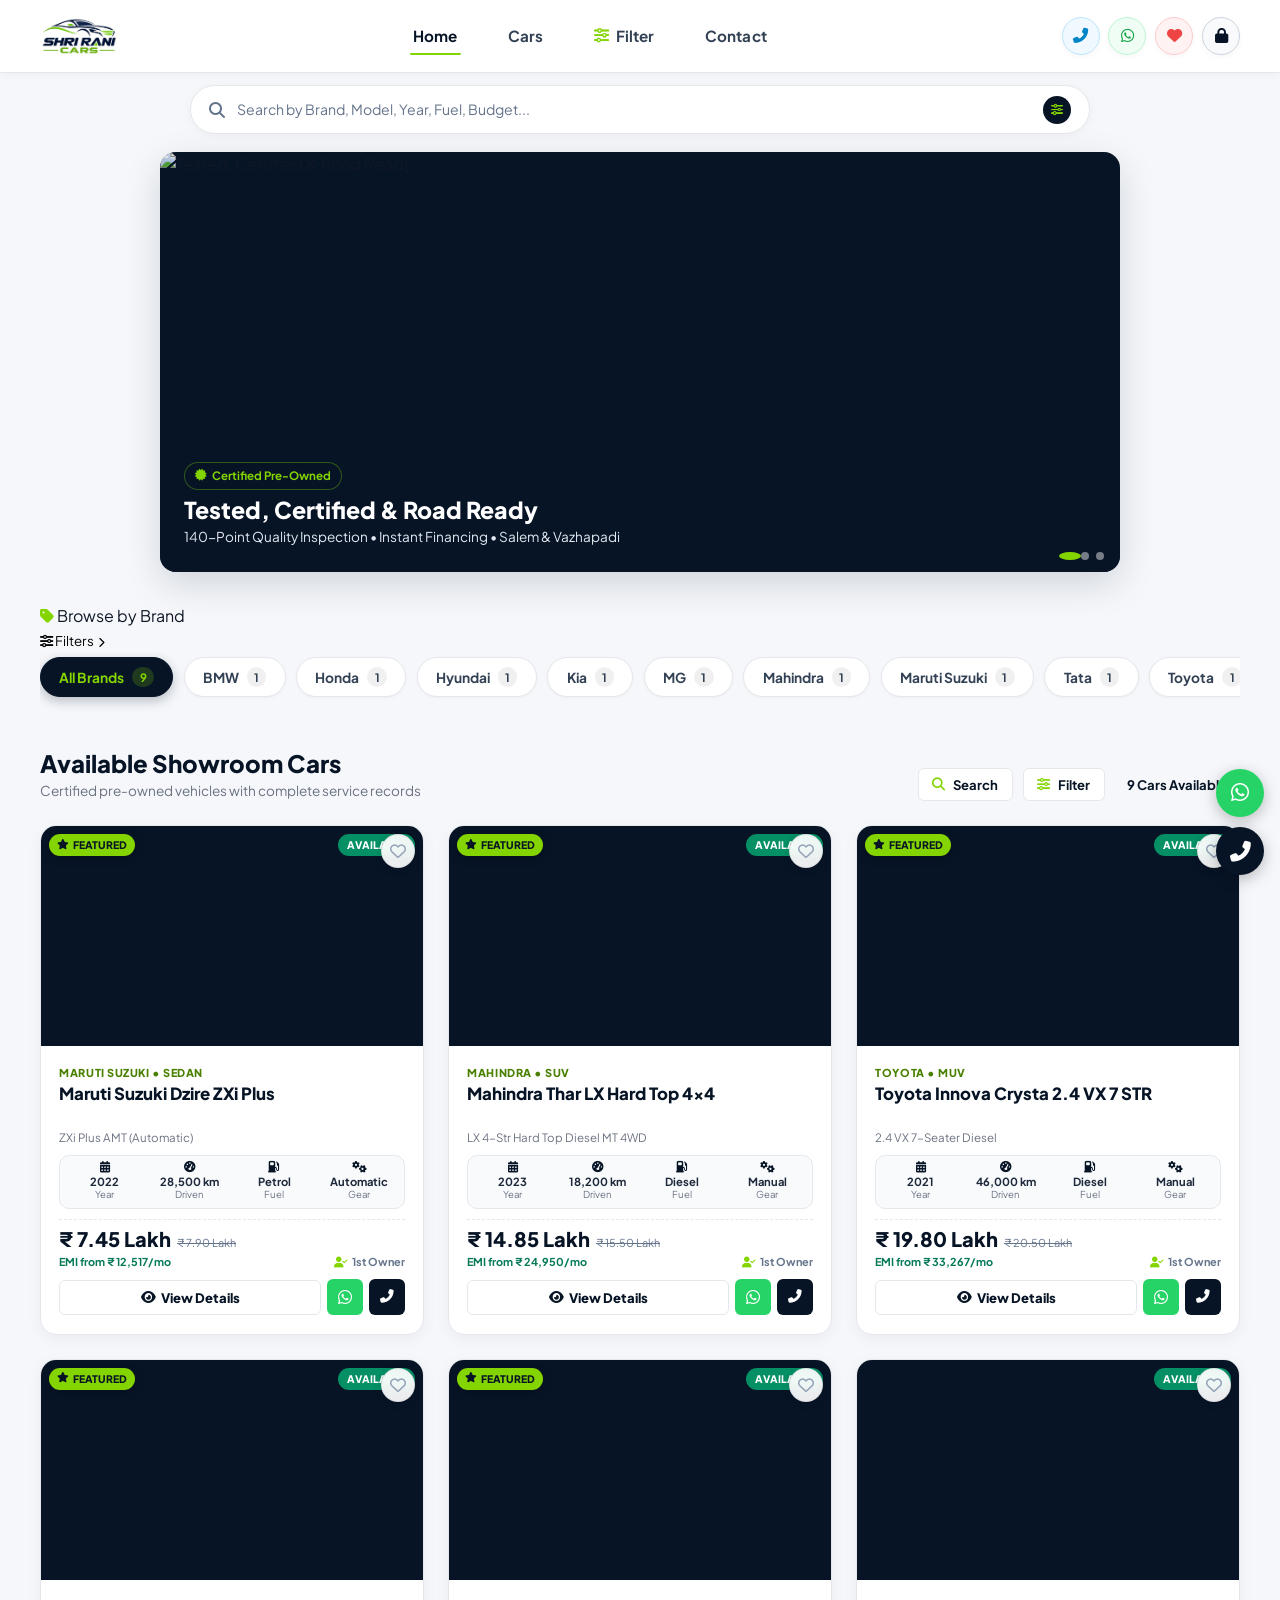
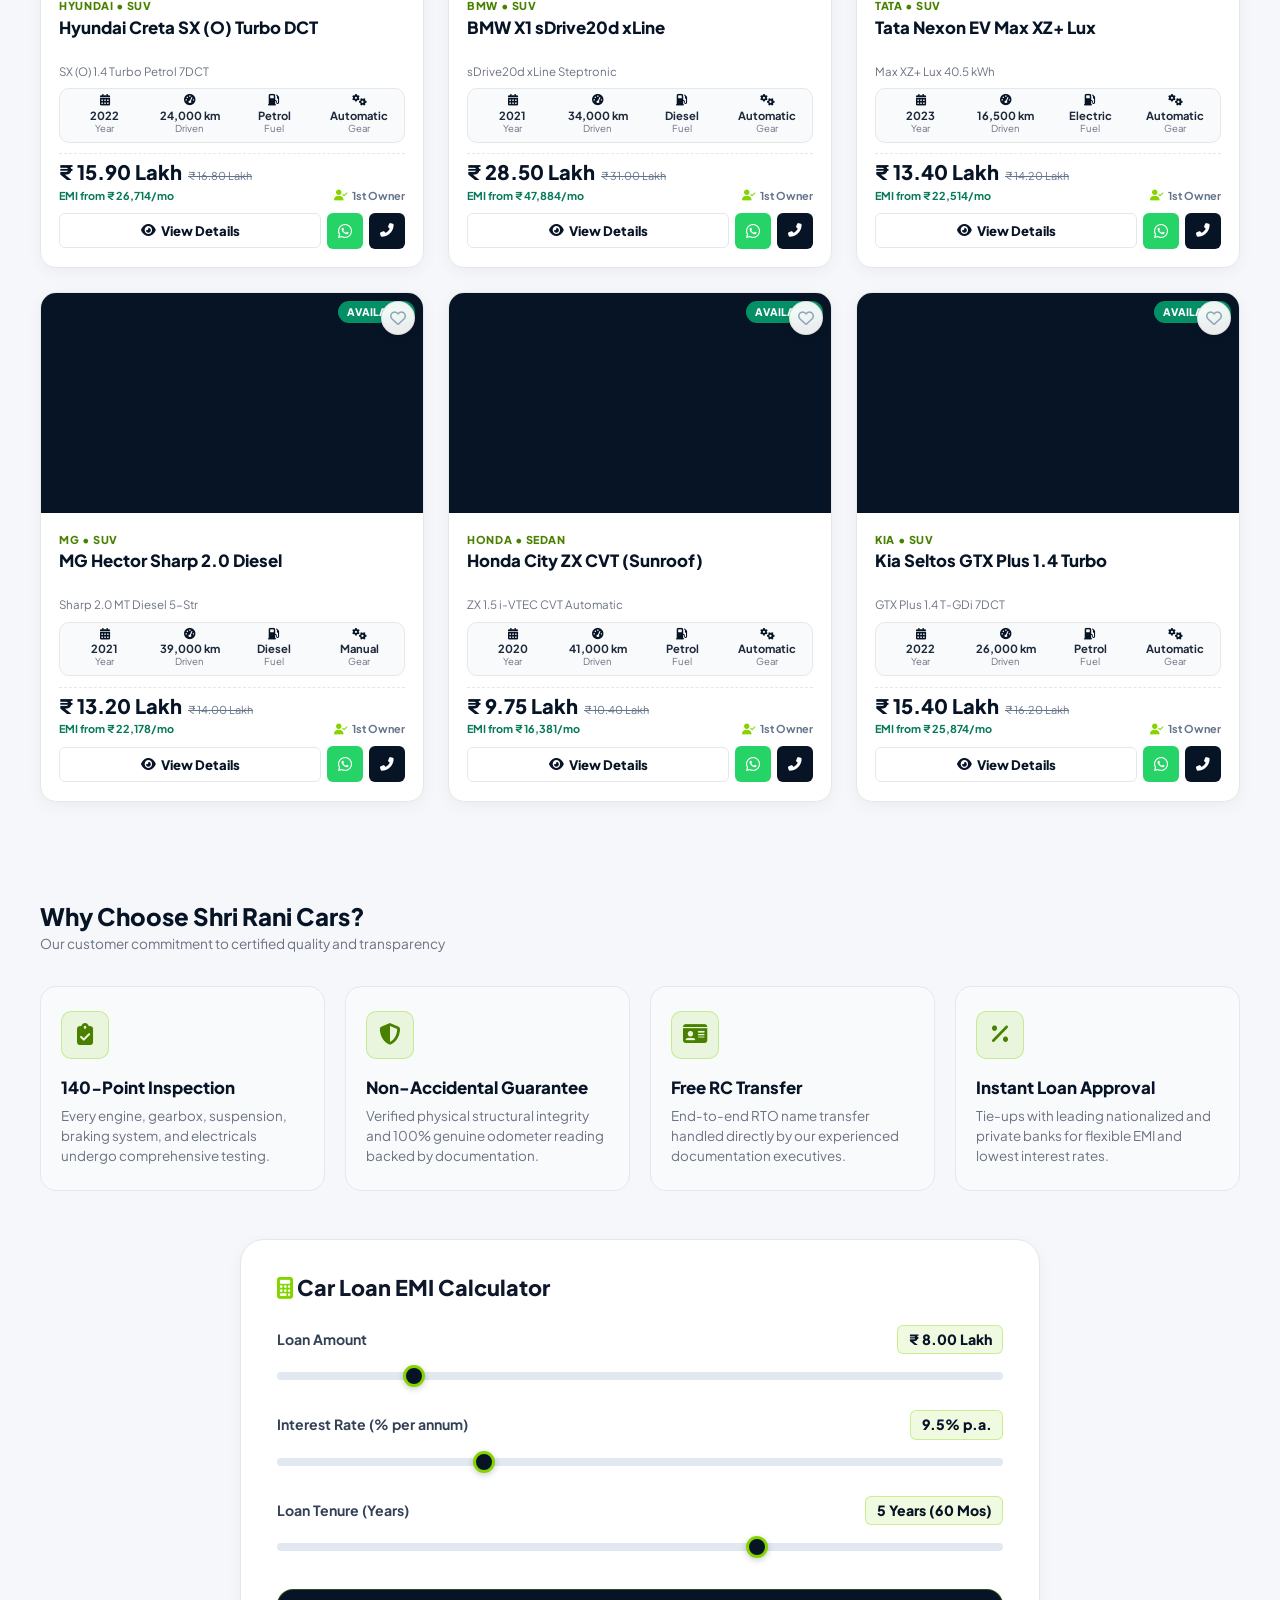
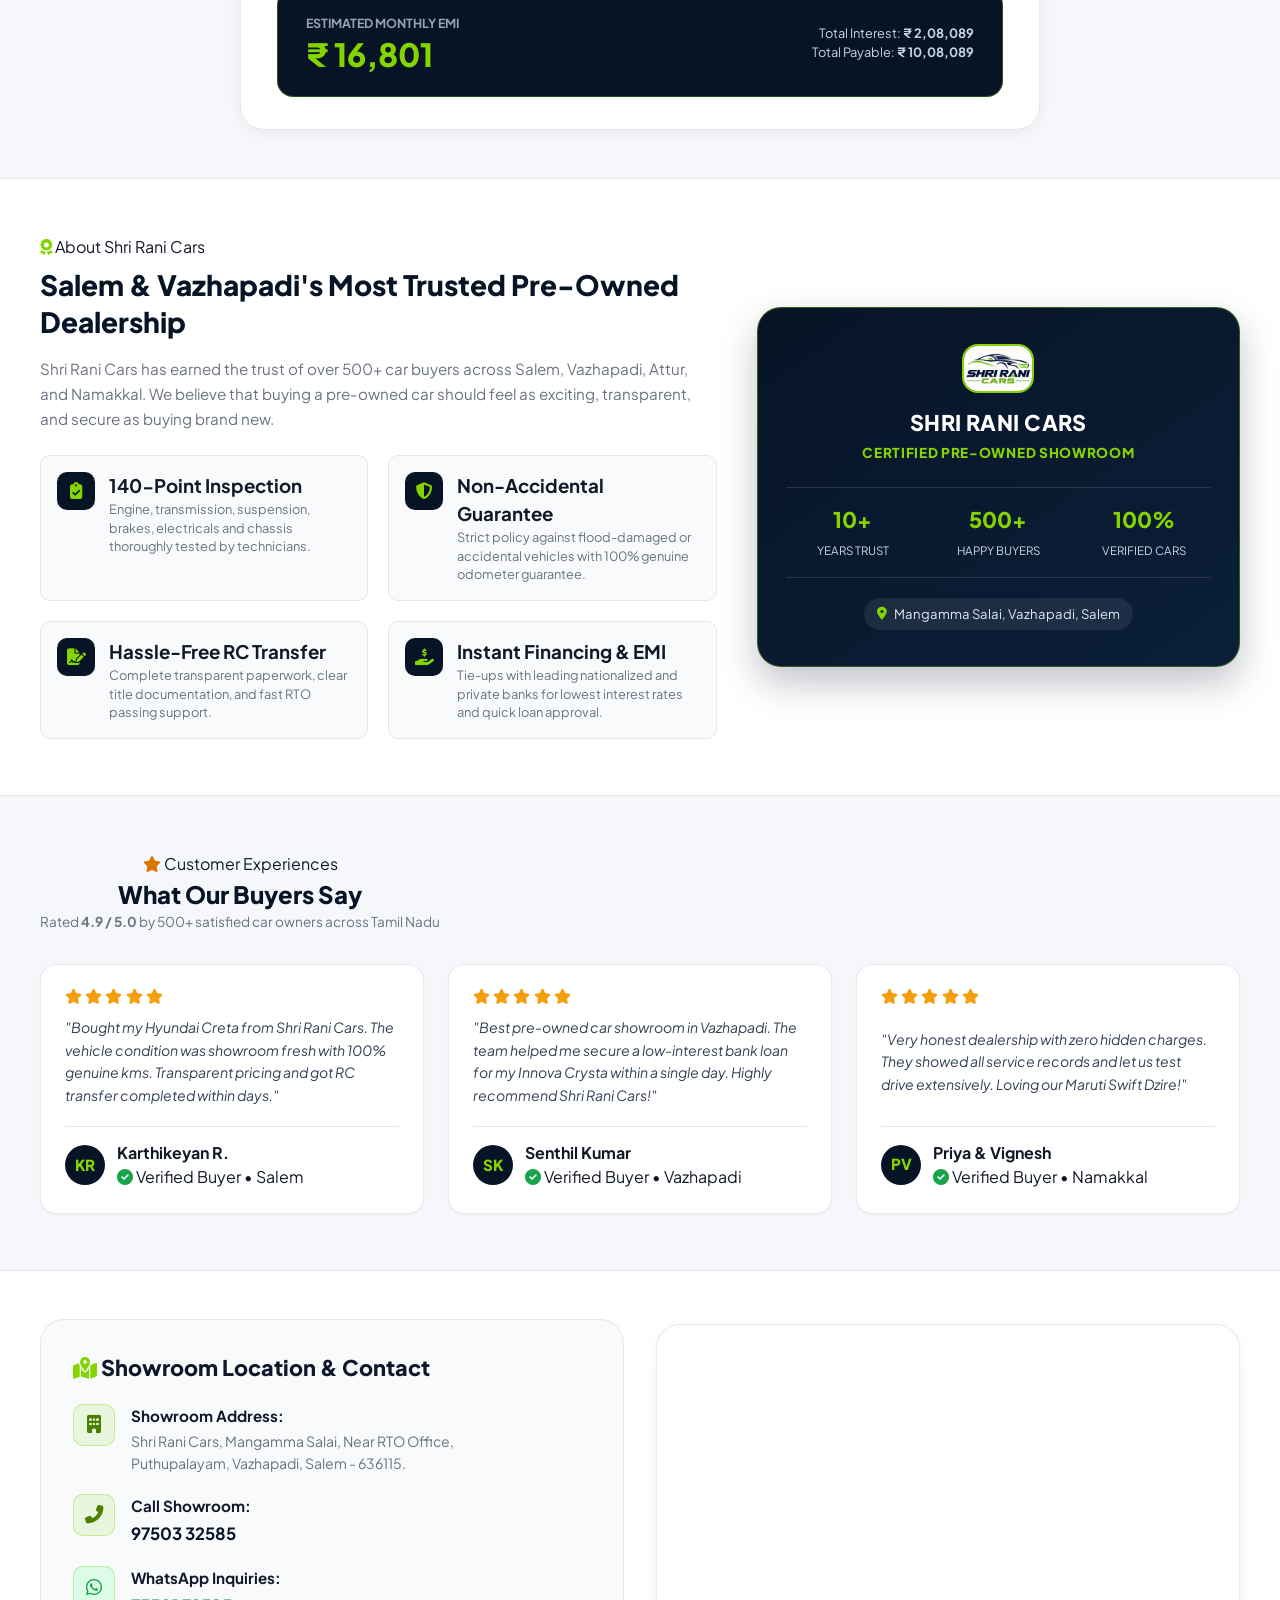
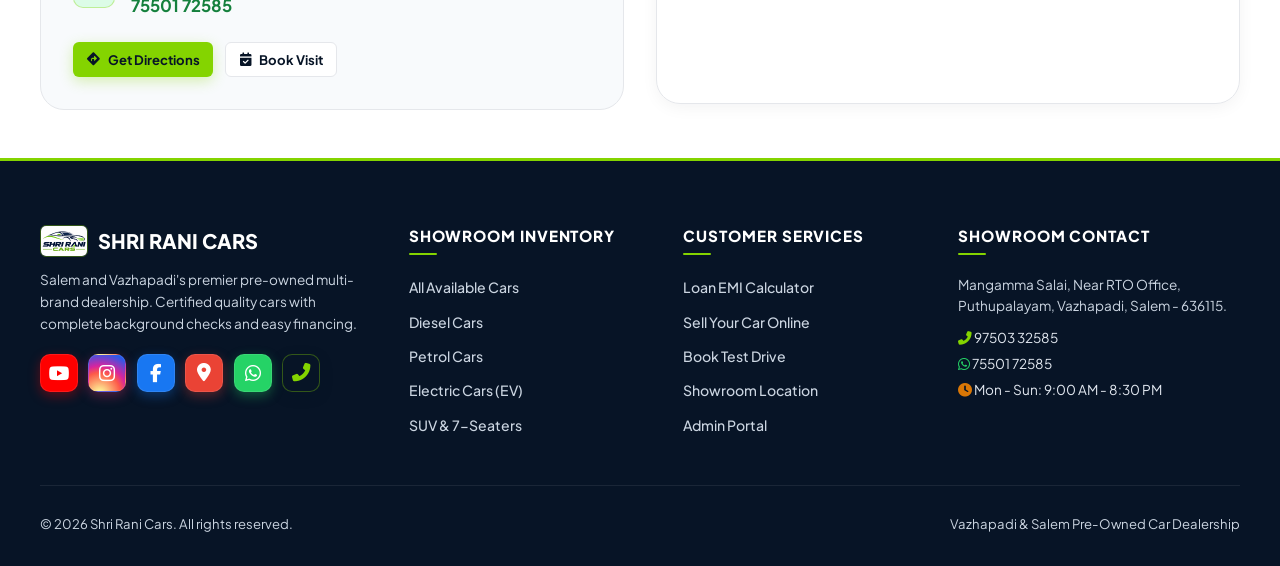
==== commit 6f032e90: "Update homepage" ====
--- a/index.html
+++ b/index.html
@@ -236,7 +236,7 @@
       <div class="header-container">
         <!-- Logo -->
         <a href="#home" class="brand-link" onclick="backToShowroom()" title="Shri Rani Cars — Return to Home">
-          <img src="icons/app-logo.png" alt="Shri Rani Cars Dealership Logo" title="Shri Rani Cars Dealership Logo" width="160" height="42" class="brand-logo-img" fetchpriority="high">
+          <img src="icons/app-logo-clean.png" alt="Shri Rani Cars Dealership Logo" title="Shri Rani Cars Dealership Logo" width="160" height="42" class="brand-logo-img" fetchpriority="high">
         </a>
 
         <!-- Desktop Navigation -->
@@ -280,7 +280,9 @@
         <div class="quick-search-placeholder">
           <span>Search by Brand, Model, Year, Fuel, Budget...</span>
         </div>
-        <span class="quick-search-btn-badge"><i class="fas fa-arrow-right"></i></span>
+        <button type="button" class="quick-search-btn-badge" onclick="event.stopPropagation(); openFilterModal();" title="Filter Vehicles" aria-label="Filter Vehicles">
+          <i class="fas fa-sliders-h"></i>
+        </button>
       </div>
     </div>
   </div>
@@ -294,11 +296,11 @@
         <div class="hero-slider-wrap" id="hero-slider-wrap">
           <!-- Slide 1 -->
           <div class="hero-slide active">
-            <img src="https://images.unsplash.com/photo-1503376780353-7e6692767b70?auto=format&fit=crop&w=900&q=75" alt="Certified Luxury Pre-Owned Cars" title="Certified Luxury Pre-Owned Cars at Shri Rani Cars" width="900" height="506" id="hero-main-img" fetchpriority="high">
+            <img src="https://images.unsplash.com/photo-1503376780353-7e6692767b70?auto=format&fit=crop&w=900&q=75" alt="Certified Luxury Pre-Owned Cars" title="Certified Luxury Pre-Owned Cars at Shri Rani Cars Salem" width="900" height="506" id="hero-main-img" fetchpriority="high">
             <div class="hero-slide-caption">
-              <span class="hero-slide-tag"><i class="fas fa-certificate text-primary"></i> Certified Pre-Owned</span>
-              <h2 id="hero-main-heading">Tested, Certified & Road Ready</h2>
-              <p id="hero-main-sub">140-Point Quality Inspection • Instant Financing • Salem & Vazhapadi</p>
+              <span class="hero-slide-tag"><i class="fas fa-shield-alt"></i> 100% Non-Accidental</span>
+              <h2 id="hero-main-heading">Multi-Brand Pre-Owned Cars</h2>
+              <p class="hero-slide-sub" id="hero-main-sub">Quality • Trust • Great Value</p>
             </div>
           </div>
           <!-- Slide 2 -->
@@ -333,12 +335,12 @@
     <!-- BRAND FILTER BAR -->
     <section class="brand-bar-section">
       <div class="container">
-        <div style="display: flex; justify-content: space-between; align-items: center; margin-bottom: 0.5rem;">
-          <div style="font-size: 0.8rem; font-weight: 700; text-transform: uppercase; letter-spacing: 0.05em; color: var(--text-muted);">
-            <i class="fas fa-tags text-primary"></i> Browse by Brand
-          </div>
-          <button type="button" style="font-size: 0.8rem; font-weight: 700; color: var(--primary);" onclick="openFilterModal()">
-            <i class="fas fa-sliders"></i> All Filters
+        <div class="brand-bar-header">
+          <div class="brand-bar-title">
+            <i class="fas fa-tag" style="color: var(--lime);"></i> Browse by Brand
+          </div>
+          <button type="button" class="brand-filters-link-btn" onclick="openFilterModal()">
+            <i class="fas fa-sliders-h"></i> Filters <i class="fas fa-chevron-right" style="font-size: 0.65rem; margin-left: 2px;"></i>
           </button>
         </div>
         <div class="brand-scroller" id="brand-scroller-box">
@@ -953,31 +955,6 @@
     </a>
   </nav>
 
-  <!-- PWA INSTALL BOTTOM BANNER -->
-  <div id="pwa-install-banner" class="pwa-install-banner">
-    <div class="pwa-banner-text">
-      <img src="icons/icon-192.png" alt="Shri Rani Cars App Icon" title="Shri Rani Cars App" width="44" height="44" style="width: 44px; height: 44px; object-fit: contain;" class="pwa-banner-icon" loading="lazy">
-      <div>
-        <strong>Install Shri Rani Cars App</strong>
-        <p>Instant Car Booking & Price Alerts</p>
-      </div>
-    </div>
-    <div class="pwa-controls">
-      <button type="button" class="pwa-btn-install" onclick="installPWAApp()">Install</button>
-      <button type="button" class="pwa-btn-close" onclick="dismissPWABanner()" aria-label="Dismiss">&times;</button>
-    </div>
-  </div>
-      <div>
-        <strong>Shri Rani Cars App</strong>
-        <p>Install for faster booking & instant vehicle alerts</p>
-      </div>
-    </div>
-    <div style="display: flex; gap: 0.5rem; align-items: center;">
-      <button type="button" class="pwa-btn-install" onclick="installPWAApp()">Install</button>
-      <button type="button" class="pwa-btn-close" onclick="dismissPWABanner()"><i class="fas fa-times"></i></button>
-    </div>
-  </div>
-
   <!-- FLOATING WHATSAPP & CALL DIAL -->
   <div class="floating-dial">
     <a href="https://wa.me/917550172585" target="_blank" class="fab-circle fab-whatsapp-btn" title="WhatsApp" aria-label="WhatsApp">
@@ -992,7 +969,26 @@
   <!-- MODALS -->
   <!-- ========================================================================= -->
 
-  <!-- 0. DEDICATED OMNI SEARCH MODAL -->
+  <!-- 0. PWA CENTER INSTALL POPUP MODAL -->
+  <div id="pwaInstallModal" class="modal-layer" role="dialog" aria-modal="true" style="display: none;">
+    <div class="modal-window" style="max-width: 440px; text-align: center; padding: 2.2rem 1.75rem; border-radius: 20px; border: 1.5px solid rgba(132, 212, 0, 0.4); box-shadow: 0 20px 60px rgba(0, 0, 0, 0.5);">
+      <div style="width: 80px; height: 80px; margin: 0 auto 1.25rem; border-radius: 20px; background: #071426; border: 2px solid #84D400; box-shadow: 0 8px 25px rgba(132, 212, 0, 0.35); display: flex; align-items: center; justify-content: center; padding: 8px;">
+        <img src="icons/icon-192.png" alt="Shri Rani Cars App" style="width: 100%; height: 100%; object-fit: contain;">
+      </div>
+      <h3 style="font-size: 1.35rem; font-weight: 800; color: var(--primary-navy); margin-bottom: 0.5rem; letter-spacing: -0.01em;">Install Shri Rani Cars App</h3>
+      <p style="font-size: 0.88rem; color: var(--text-muted); line-height: 1.5; margin-bottom: 1.5rem;">
+        Enjoy instant vehicle alerts, one-tap booking, and 10x faster showroom browsing directly from your home screen.
+      </p>
+      <div style="display: flex; gap: 0.75rem; justify-content: center;">
+        <button type="button" class="btn btn-outline" style="flex: 1; padding: 0.75rem 1rem;" onclick="dismissPWAModal()">Maybe Later</button>
+        <button type="button" class="btn btn-primary" style="flex: 1.3; padding: 0.75rem 1rem; font-weight: 800; display: inline-flex; align-items: center; justify-content: center; gap: 0.5rem;" onclick="installPWAFromModal()">
+          <i class="fas fa-download"></i> Install Now
+        </button>
+      </div>
+    </div>
+  </div>
+
+  <!-- 0.5. DEDICATED OMNI SEARCH MODAL -->
   <div id="searchModal" class="modal-layer" role="dialog" aria-modal="true">
     <div class="modal-window">
       <div class="modal-top">
@@ -1270,57 +1266,73 @@
       return isStandalone || isMarkedInstalled;
     }
 
-    // PWA Install prompt handling
-    let deferredPrompt;
+    // PWA Install Center Popup Modal Handling
+    let deferredPrompt = null;
+
     window.addEventListener('beforeinstallprompt', (e) => {
       e.preventDefault();
       deferredPrompt = e;
       
-      // If already installed or running inside standalone app, do not show
+      // If already installed or running inside standalone app, do not prompt
       if (isPWAInstalledOrStandalone()) {
-        dismissPWABanner();
         return;
       }
       
-      if (localStorage.getItem('shri_rani_pwa_dismissed') === 'true') {
+      if (sessionStorage.getItem('shri_rani_pwa_dismissed') === 'true' || localStorage.getItem('shri_rani_pwa_dismissed') === 'true') {
         return;
       }
 
-      const banner = document.getElementById('pwa-install-banner');
-      if (banner) banner.style.display = 'flex';
+      // Show center popup after 2.5s if not installed and not dismissed
+      setTimeout(() => {
+        if (!isPWAInstalledOrStandalone() && !sessionStorage.getItem('shri_rani_pwa_dismissed')) {
+          openPWAModal();
+        }
+      }, 2500);
     });
 
     // Detect when user successfully installs the app
     window.addEventListener('appinstalled', () => {
       localStorage.setItem('shri_rani_pwa_installed', 'true');
       deferredPrompt = null;
-      dismissPWABanner();
+      dismissPWAModal();
     });
 
-    function installPWAApp() {
+    function openPWAModal() {
+      const modal = document.getElementById('pwaInstallModal');
+      if (modal && !isPWAInstalledOrStandalone()) {
+        modal.style.display = 'flex';
+        modal.classList.add('active');
+      }
+    }
+
+    function dismissPWAModal() {
+      const modal = document.getElementById('pwaInstallModal');
+      if (modal) {
+        modal.classList.remove('active');
+        modal.style.display = 'none';
+      }
+      sessionStorage.setItem('shri_rani_pwa_dismissed', 'true');
+    }
+
+    function installPWAFromModal() {
       if (deferredPrompt) {
         deferredPrompt.prompt();
         deferredPrompt.userChoice.then((choiceResult) => {
           if (choiceResult.outcome === 'accepted') {
             localStorage.setItem('shri_rani_pwa_installed', 'true');
-            dismissPWABanner();
           }
           deferredPrompt = null;
+          dismissPWAModal();
         });
       } else {
-        alert('To install Shri Rani Cars app:\n\n1. In Chrome/Edge on Laptop, click the install icon in the URL bar, or\n2. On Mobile, tap browser menu (⋮) and tap "Install app" or "Add to Home screen".');
+        alert('To install Shri Rani Cars app:\n\n• On Laptop / Desktop: Click the Install icon in your browser address bar.\n• On Mobile: Tap browser menu (⋮) and tap "Install app" or "Add to Home screen".');
+        dismissPWAModal();
       }
     }
 
-    function dismissPWABanner() {
-      const banner = document.getElementById('pwa-install-banner');
-      if (banner) banner.style.display = 'none';
-      localStorage.setItem('shri_rani_pwa_dismissed', 'true');
-    }
-
-    // Immediately hide banner if running in standalone app mode on startup
+    // Immediately hide if running in standalone app mode
     if (isPWAInstalledOrStandalone()) {
-      dismissPWABanner();
+      dismissPWAModal();
     }
 
     // Filter Modal functions
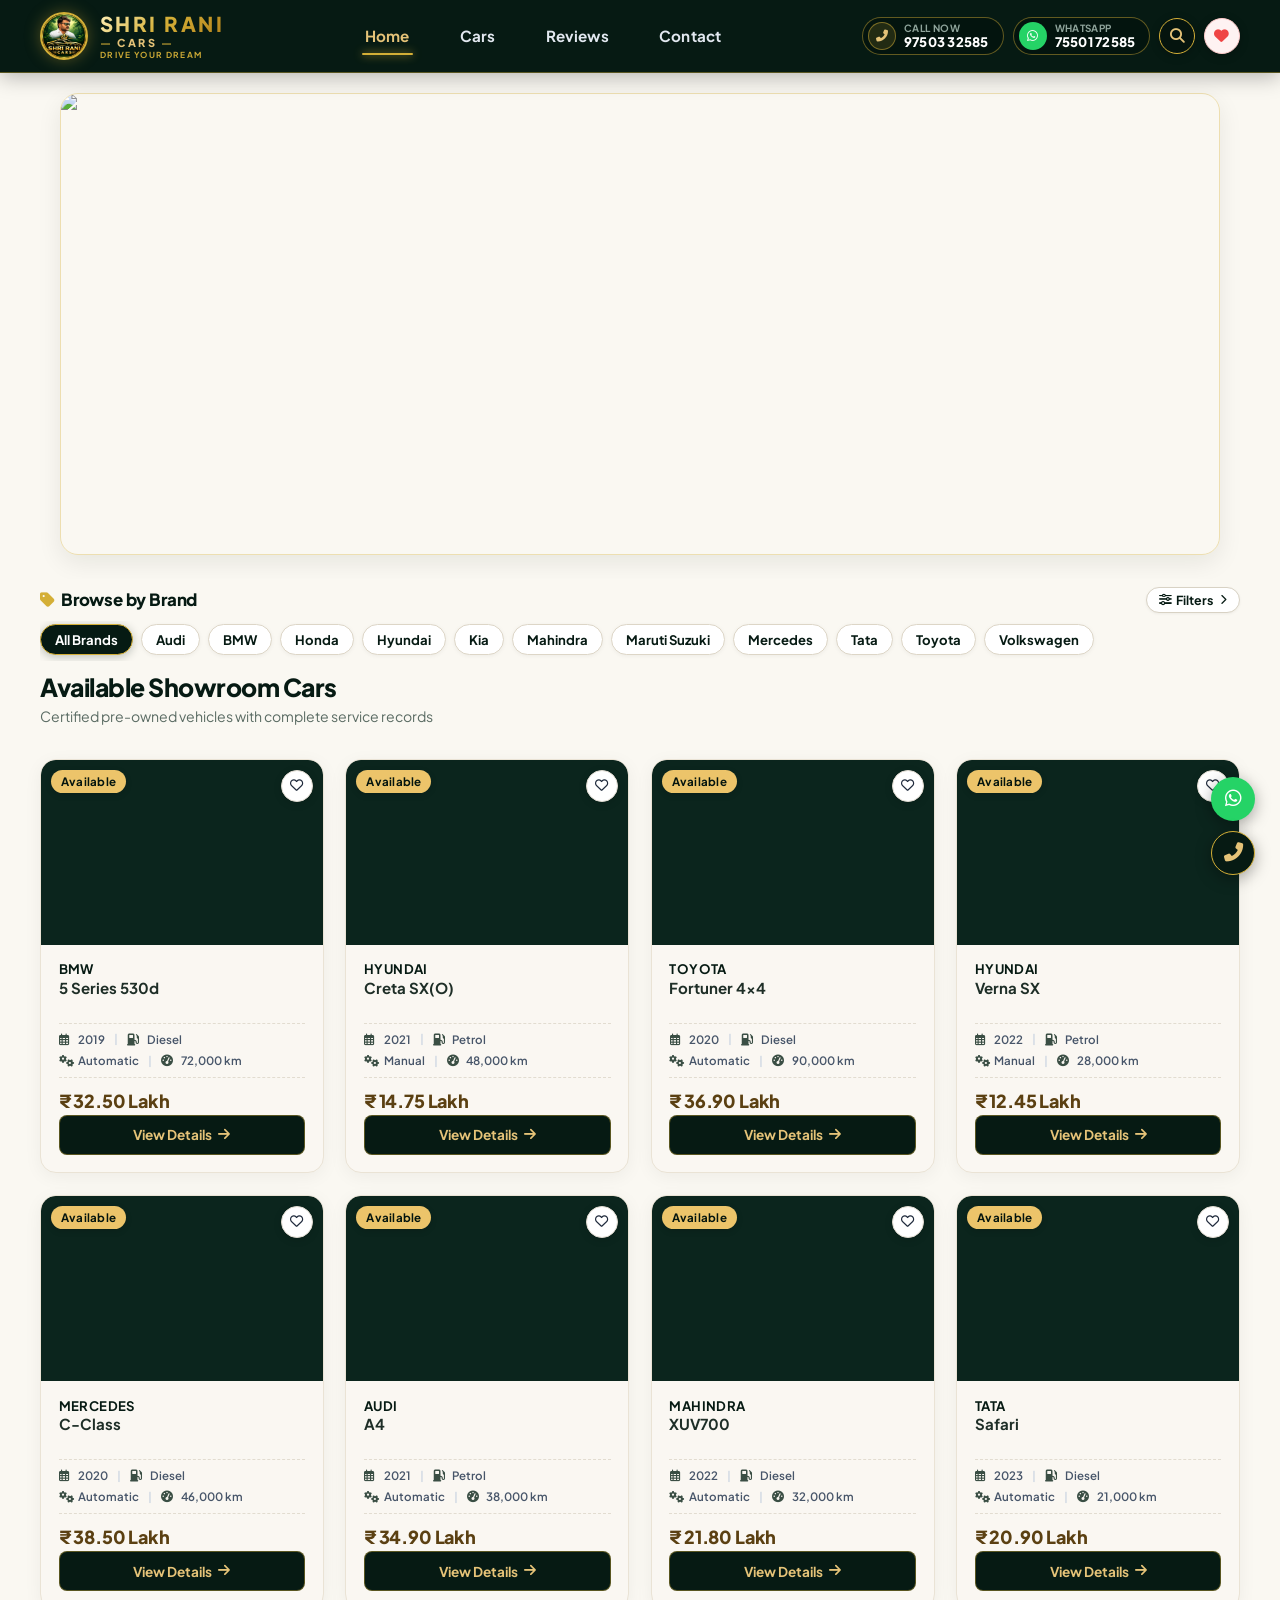
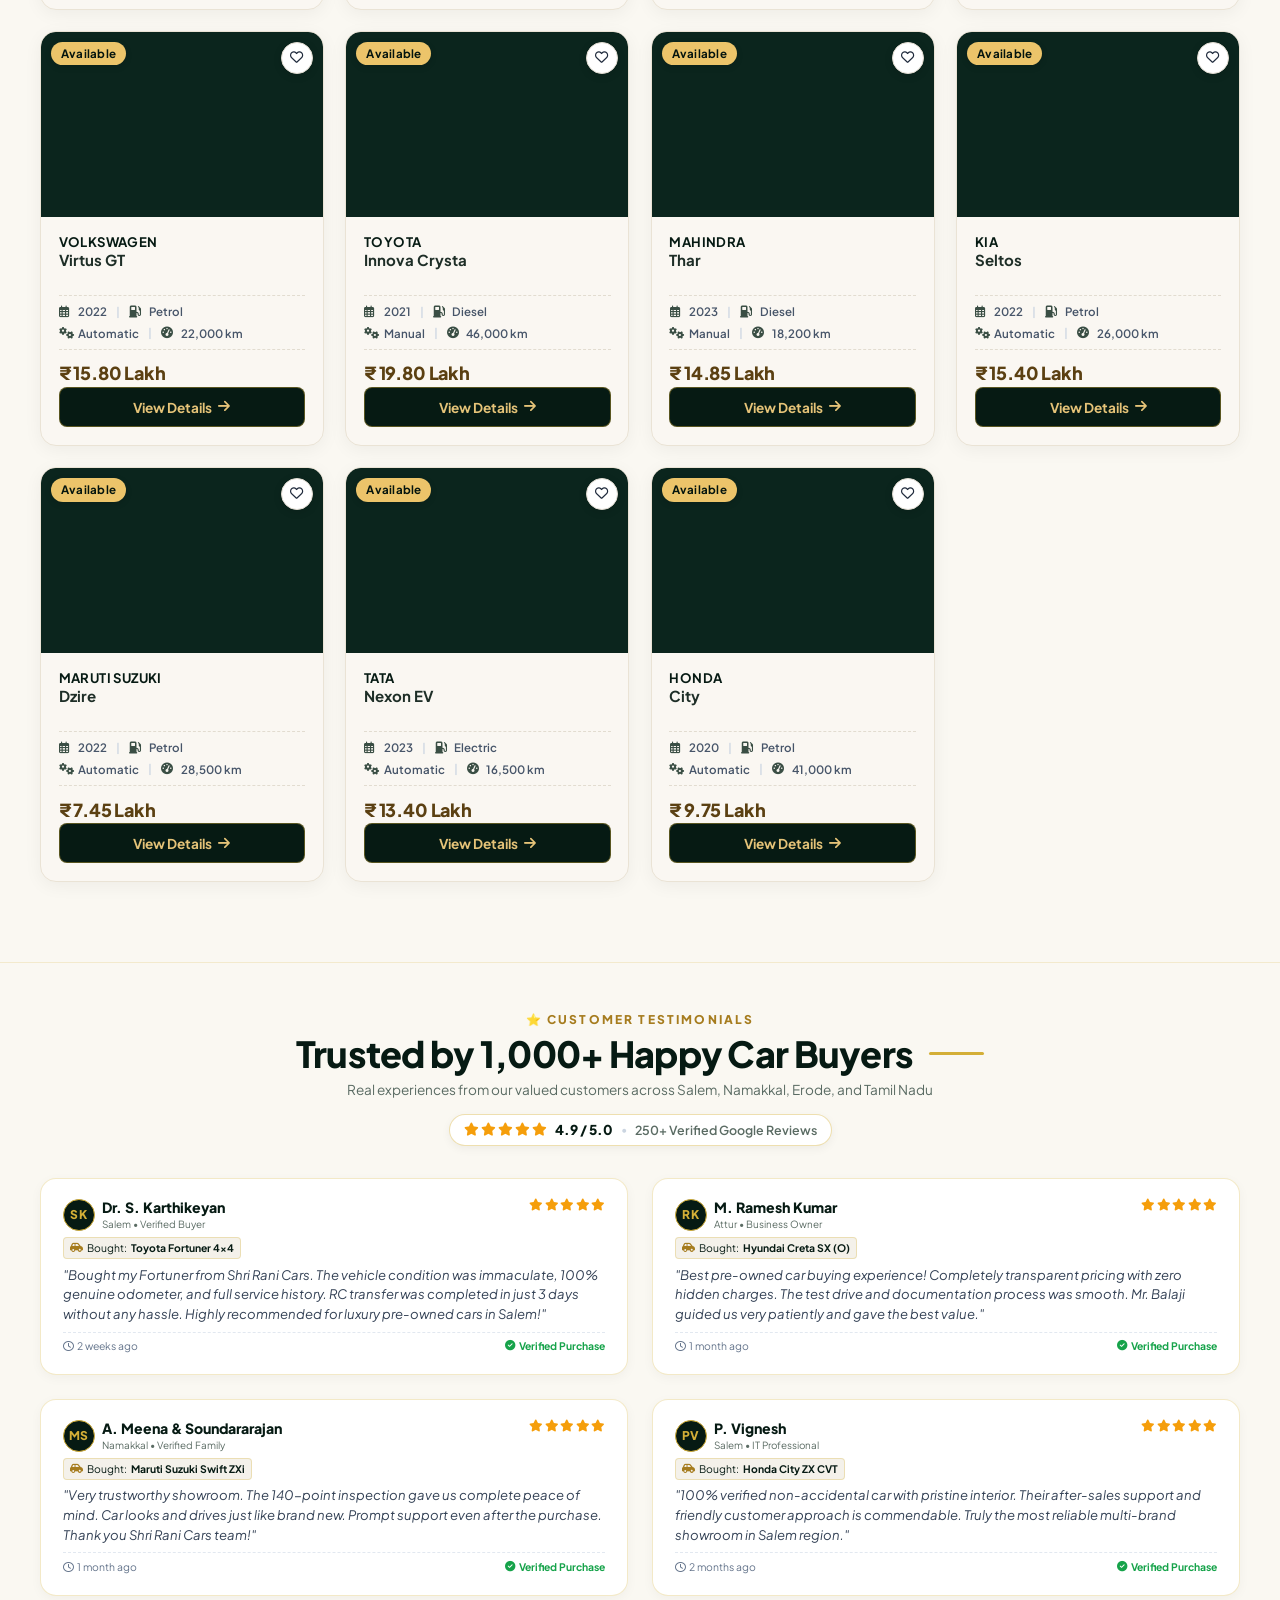
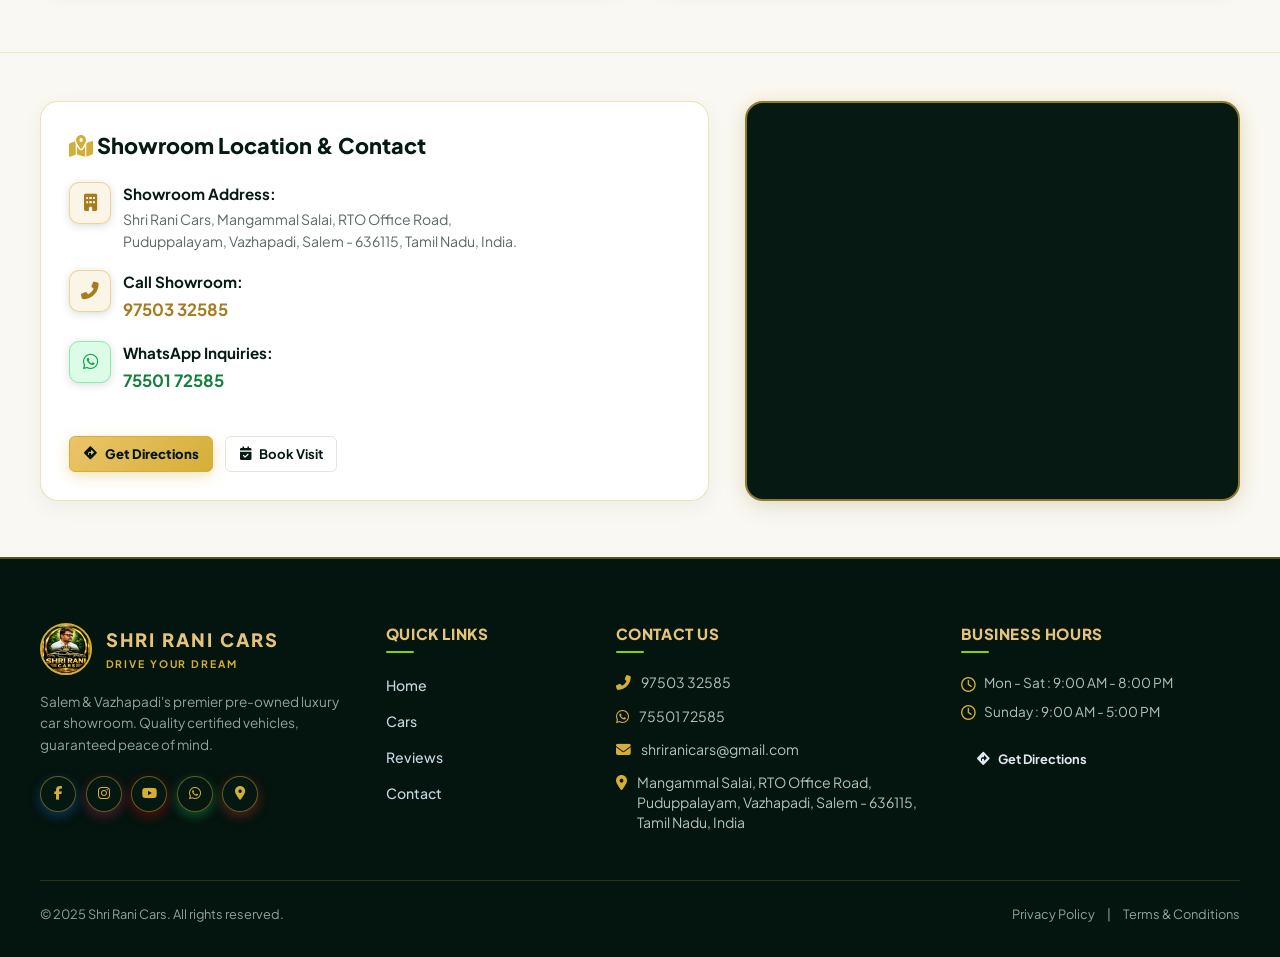
==== commit 99c8ffed: "Update website branding and preloader" ====
--- a/index.html
+++ b/index.html
@@ -44,7 +44,7 @@
   <link rel="icon" type="image/png" href="icons/favicon.png">
   <link rel="apple-touch-icon" href="icons/apple-touch-icon.png">
   <link rel="manifest" href="manifest.json">
-  <meta name="theme-color" content="#071426">
+  <meta name="theme-color" content="#061A13">
 
   <!-- Google Fonts: Plus Jakarta Sans with Preconnect & Asynchronous Non-Blocking Load -->
   <link rel="preconnect" href="https://fonts.googleapis.com">
@@ -203,67 +203,90 @@
 <body>
 
   <!-- ========================================================================= -->
-  <!-- EXECUTIVE LUXURY PRELOADER (CLEAN, MINIMALIST & PRESTIGIOUS) -->
+  <!-- ROYAL GOLD & ONYX LUXURY PRELOADER (MATCHES IMAGE 2) -->
   <!-- ========================================================================= -->
   <div id="app-preloader" class="luxury-preloader">
-    <div class="clean-preloader-glow"></div>
-    <div class="clean-preloader-stage">
-      <div class="clean-emblem-wrap">
-        <div class="clean-halo-ring"></div>
-        <div class="clean-emblem-disc">
-          <img src="icons/app-logo-clean.png" alt="Shri Rani Cars" class="clean-logo-img">
-        </div>
-      </div>
-      <div class="clean-brand-block">
-        <h2 class="clean-brand-name">SHRI RANI <span>CARS</span></h2>
-        <p class="clean-brand-sub">Certified Pre-Owned Luxury Showroom</p>
-      </div>
-      <div class="clean-progress-wrap">
-        <div class="clean-progress-track">
-          <div id="clean-progress-bar" class="clean-progress-bar"></div>
-        </div>
-        <div class="clean-progress-meta">
-          <span id="clean-status-msg" class="clean-status-msg"><i class="fas fa-shield-alt"></i> Inspection Verified</span>
-          <span id="clean-pct-number" class="clean-pct-number">0%</span>
-        </div>
+    <div class="preloader-floor-glow"></div>
+    <div class="preloader-stage-wrap">
+      <div class="preloader-emblem-container">
+        <!-- SVG Animated Glowing Circular Laser Arc -->
+        <svg class="preloader-svg-ring" viewBox="0 0 220 220">
+          <circle class="svg-ring-track" cx="110" cy="110" r="96" />
+          <circle id="svg-ring-progress" class="svg-ring-progress" cx="110" cy="110" r="96" />
+        </svg>
+        <div class="preloader-emblem-disc">
+          <img src="icons/preloader-emblem-clean.png" alt="Shri Rani Cars" class="preloader-logo-img">
+        </div>
+      </div>
+      <div class="preloader-text-group">
+        <h2 class="preloader-loading-title">L O A D I N G . . .</h2>
+        <p class="preloader-trust-subtitle">— DRIVEN BY YOUR TRUST —</p>
       </div>
     </div>
   </div>
 
-  <!-- CLEAN MAIN HEADER -->
+  <!-- LUXURY MAIN HEADER (MATCHES REFERENCE: DARK FOREST EMERALD & METALLIC GOLD) -->
   <header class="site-header">
     <div class="container">
       <div class="header-container">
-        <!-- Logo -->
+        <!-- Brand Link: Circular Gold Emblem + Metallic Gold Typography -->
         <a href="#home" class="brand-link" onclick="backToShowroom()" title="Shri Rani Cars — Return to Home">
-          <img src="icons/app-logo-clean.png" alt="Shri Rani Cars Dealership Logo" title="Shri Rani Cars Dealership Logo" width="160" height="42" class="brand-logo-img" fetchpriority="high">
+          <img src="icons/app-logo-clean.png" alt="Shri Rani Cars Dealership Logo" title="Shri Rani Cars Dealership Logo" width="48" height="48" class="brand-logo-img" fetchpriority="high">
+          <div class="brand-titles">
+            <h1 class="brand-name-gold">SHRI RANI</h1>
+            <div class="brand-divider-cars"><span>—</span> CARS <span>—</span></div>
+            <span class="brand-tagline-gold">DRIVE YOUR DREAM</span>
+          </div>
         </a>
 
-        <!-- Desktop Navigation -->
+        <!-- Desktop Navigation Links -->
         <nav class="nav-links">
           <a href="#home" class="nav-link active" onclick="backToShowroom()">Home</a>
           <a href="#inventory-section" class="nav-link" onclick="backToShowroom()">Cars</a>
-          <button type="button" class="nav-link" style="display: inline-flex; align-items: center; gap: 0.4rem;" onclick="openFilterModal()">
-            <i class="fas fa-sliders text-primary"></i> Filter
-          </button>
+          <a href="#reviews-section" class="nav-link" onclick="backToShowroom()">Reviews</a>
           <a href="#location-section" class="nav-link" onclick="backToShowroom()">Contact</a>
         </nav>
 
-        <!-- Header Actions: Unified Round Action Cluster -->
+        <!-- Header Actions (Pills on Desktop, 4 Round Buttons on Mobile matching screenshot) -->
         <div class="header-right">
-          <a href="tel:9750332585" class="header-action-btn header-call-btn" title="Call Showroom: 97503 32585" aria-label="Call Showroom">
+          <!-- Desktop Call Now Pill -->
+          <a href="tel:9750332585" class="header-contact-pill header-pill-call" title="Call Showroom: 97503 32585">
+            <div class="pill-icon-circle pill-call-circle"><i class="fas fa-phone-alt"></i></div>
+            <div class="pill-text-block">
+              <span class="pill-lbl">Call Now</span>
+              <strong class="pill-val">97503 32585</strong>
+            </div>
+          </a>
+
+          <!-- Desktop WhatsApp Pill -->
+          <a href="https://wa.me/917550172585" target="_blank" class="header-contact-pill header-pill-wa" title="WhatsApp Inquiry: 75501 72585">
+            <div class="pill-icon-circle pill-wa-circle"><i class="fab fa-whatsapp"></i></div>
+            <div class="pill-text-block">
+              <span class="pill-lbl">WhatsApp</span>
+              <strong class="pill-val">75501 72585</strong>
+            </div>
+          </a>
+
+          <!-- Mobile Only Round Call Button -->
+          <a href="tel:9750332585" class="header-action-btn header-call-btn mobile-only-btn" title="Call Showroom" aria-label="Call Showroom">
             <i class="fas fa-phone-alt"></i>
           </a>
-          <a href="https://wa.me/917550172585" target="_blank" class="header-action-btn header-wa-btn" title="WhatsApp Inquiry: 75501 72585" aria-label="WhatsApp">
+
+          <!-- Mobile Only Round WhatsApp Button -->
+          <a href="https://wa.me/917550172585" target="_blank" class="header-action-btn header-wa-btn mobile-only-btn" title="WhatsApp Showroom" aria-label="WhatsApp Showroom">
             <i class="fab fa-whatsapp"></i>
           </a>
+
+          <!-- Search Button (Desktop) -->
+          <button type="button" class="header-action-btn header-search-btn desktop-only-btn" onclick="openSearchModal()" title="Search Inventory" aria-label="Search Cars">
+            <i class="fas fa-search"></i>
+          </button>
+
+          <!-- Favorites / Wishlist -->
           <button type="button" class="header-action-btn header-fav-btn" id="header-fav-btn" onclick="openFavoritesModal()" title="Saved / Favorite Cars" aria-label="Saved Cars">
-            <i class="fas fa-heart"></i>
+            <i class="fas fa-heart" style="color: #EF4444;"></i>
             <span class="fav-count-badge" id="header-fav-count" style="display: none;">0</span>
           </button>
-          <a href="admin.html" class="header-action-btn header-admin-btn" title="Admin Portal" aria-label="Admin Portal">
-            <i class="fas fa-lock"></i>
-          </a>
         </div>
       </div>
     </div>
@@ -272,7 +295,7 @@
   <!-- Semantic Primary Page Heading (H1 for Search Engine Optimization) -->
   <h1 class="sr-only">Shri Rani Cars — Certified Pre-Owned Luxury Cars Showroom in Vazhapadi, Salem</h1>
 
-  <!-- QUICK APP-STYLE OMNI SEARCH BAR (FLIPKART / AMAZON STYLE) -->
+  <!-- QUICK APP-STYLE OMNI SEARCH BAR -->
   <div class="quick-omni-search-container">
     <div class="container">
       <div class="quick-search-box" onclick="openSearchModal()">
@@ -290,43 +313,71 @@
   <!-- MAIN SHOWROOM LANDING VIEW -->
   <main id="main-showroom-view">
 
-    <!-- HERO SHOWCASE BANNER CAROUSEL -->
-    <section id="home" class="hero-carousel-section">
+    <!-- HERO SHOWCASE SECTION (ONLY CINEMATIC CAR SLIDER) -->
+    <section id="home" class="hero-showcase-section">
       <div class="container">
-        <div class="hero-slider-wrap" id="hero-slider-wrap">
-          <!-- Slide 1 -->
-          <div class="hero-slide active">
-            <img src="https://images.unsplash.com/photo-1503376780353-7e6692767b70?auto=format&fit=crop&w=900&q=75" alt="Certified Luxury Pre-Owned Cars" title="Certified Luxury Pre-Owned Cars at Shri Rani Cars Salem" width="900" height="506" id="hero-main-img" fetchpriority="high">
-            <div class="hero-slide-caption">
-              <span class="hero-slide-tag"><i class="fas fa-shield-alt"></i> 100% Non-Accidental</span>
-              <h2 id="hero-main-heading">Multi-Brand Pre-Owned Cars</h2>
-              <p class="hero-slide-sub" id="hero-main-sub">Quality • Trust • Great Value</p>
-            </div>
-          </div>
-          <!-- Slide 2 -->
-          <div class="hero-slide">
-            <img src="https://images.unsplash.com/photo-1580273916550-e323be2ae537?auto=format&fit=crop&w=900&q=75" alt="Premium SUV & Sedan Collection" title="Premium SUV and Sedan Collection" width="900" height="506" loading="lazy">
-            <div class="hero-slide-caption">
-              <span class="hero-slide-tag"><i class="fas fa-shield-alt text-primary"></i> 100% Non-Accidental</span>
-              <h2>Multi-Brand Pre-Owned Showroom</h2>
-              <p>Verified Kilometers • Single Owner Options • Fast RC Transfer</p>
-            </div>
-          </div>
-          <!-- Slide 3 -->
-          <div class="hero-slide">
-            <img src="https://images.unsplash.com/photo-1533473359331-0135ef1b58bf?auto=format&fit=crop&w=900&q=75" alt="Easy EMI & Car Exchange" title="Easy EMI and Car Exchange" width="900" height="506" loading="lazy">
-            <div class="hero-slide-caption">
-              <span class="hero-slide-tag"><i class="fas fa-bolt text-primary"></i> Instant EMI Approval</span>
-              <h2>Lowest Interest Rates & Free Valuation</h2>
-              <p>Sell or Exchange Your Car for Best Showroom Price</p>
-            </div>
-          </div>
-          
-          <!-- Carousel Dots -->
-          <div class="hero-carousel-dots" id="hero-carousel-dots">
-            <span class="dot active" onclick="goToHeroSlide(0)"></span>
-            <span class="dot" onclick="goToHeroSlide(1)"></span>
-            <span class="dot" onclick="goToHeroSlide(2)"></span>
+        <!-- Showcase Car Slider (Pure Image Showcase) -->
+        <div class="hero-visual-content hero-full-showcase">
+          <div class="hero-slider-wrap" id="hero-slider-wrap">
+            <!-- Slide 1 -->
+            <div class="hero-slide active">
+              <img src="https://images.unsplash.com/photo-1555215695-3004980ad54e?auto=format&fit=crop&w=1400&q=85" alt="Certified Luxury Pre-Owned Cars" title="Certified Luxury Pre-Owned Cars at Shri Rani Cars Salem" width="1400" height="700" id="hero-main-img" fetchpriority="high">
+              <div class="hero-slide-badge">
+                <i class="fas fa-shield-alt"></i> <span>100% Non-Accidental</span>
+              </div>
+              <div class="hero-slide-overlay-text">
+                <h3>Multi-Brand Pre-Owned <br><span class="gold-gradient-text">Cars</span></h3>
+                <p>Quality • Trust • Great Value</p>
+              </div>
+              <div class="hero-car-badge-pill">
+                <span>SHRI RANI CARS</span>
+              </div>
+            </div>
+            <!-- Slide 2 -->
+            <div class="hero-slide">
+              <img src="https://images.unsplash.com/photo-1580273916550-e323be2ae537?auto=format&fit=crop&w=1400&q=85" alt="Premium SUV & Sedan Collection" title="Premium SUV and Sedan Collection" width="1400" height="700" loading="lazy">
+              <div class="hero-slide-badge">
+                <i class="fas fa-certificate"></i> <span>Certified Pre-Owned</span>
+              </div>
+              <div class="hero-slide-overlay-text">
+                <h3>Tested, Certified &amp; <br><span class="gold-gradient-text">Road Ready</span></h3>
+                <p>140-Point Inspection • Instant RC Transfer</p>
+              </div>
+              <div class="hero-car-badge-pill">
+                <span>SHRI RANI CARS</span>
+              </div>
+            </div>
+            <!-- Slide 3 -->
+            <div class="hero-slide">
+              <img src="https://images.unsplash.com/photo-1533473359331-0135ef1b58bf?auto=format&fit=crop&w=1400&q=85" alt="Certified Luxury Cars" title="Certified Luxury Cars" width="1400" height="700" loading="lazy">
+              <div class="hero-slide-badge">
+                <i class="fas fa-bolt"></i> <span>Instant Delivery</span>
+              </div>
+              <div class="hero-slide-overlay-text">
+                <h3>Drive Home Your <br><span class="gold-gradient-text">Dream SUV</span></h3>
+                <p>Exchange Bonus • Best Showroom Value</p>
+              </div>
+              <div class="hero-car-badge-pill">
+                <span>SHRI RANI CARS</span>
+              </div>
+            </div>
+
+            <!-- Carousel Slide Controls (< >) -->
+            <div class="hero-slider-nav-arrows">
+              <button type="button" class="slider-nav-arrow" onclick="prevHeroSlide()" aria-label="Previous Slide">
+                <i class="fas fa-chevron-left"></i>
+              </button>
+              <button type="button" class="slider-nav-arrow" onclick="nextHeroSlide()" aria-label="Next Slide">
+                <i class="fas fa-chevron-right"></i>
+              </button>
+            </div>
+
+            <!-- Carousel Dots Indicator -->
+            <div class="hero-carousel-dots" id="hero-carousel-dots">
+              <span class="hero-dot active" onclick="goToHeroSlide(0)"></span>
+              <span class="hero-dot" onclick="goToHeroSlide(1)"></span>
+              <span class="hero-dot" onclick="goToHeroSlide(2)"></span>
+            </div>
           </div>
         </div>
       </div>
@@ -337,7 +388,7 @@
       <div class="container">
         <div class="brand-bar-header">
           <div class="brand-bar-title">
-            <i class="fas fa-tag" style="color: var(--lime);"></i> Browse by Brand
+            <i class="fas fa-tag" style="color: var(--gold);"></i> Browse by Brand
           </div>
           <button type="button" class="brand-filters-link-btn" onclick="openFilterModal()">
             <i class="fas fa-sliders-h"></i> Filters <i class="fas fa-chevron-right" style="font-size: 0.65rem; margin-left: 2px;"></i>
@@ -349,30 +400,19 @@
       </div>
     </section>
 
-    <!-- INVENTORY SECTION (2-COLUMNS ON MOBILE!) -->
+    <!-- FEATURED CARS ("POPULAR PICKS") SECTION (4-COLUMNS ON DESKTOP, 2-COLUMNS ON MOBILE!) -->
     <section id="inventory-section" class="inventory-section">
       <div class="container">
         
-        <!-- Section Header -->
-        <div class="section-head-bar">
+        <!-- Section Header with "Available Showroom Cars" (Exact Match to Screenshot) -->
+        <div class="section-head-bar" style="margin-bottom: 1.25rem;">
           <div>
-            <h2 class="section-main-title">Available Showroom Cars</h2>
-            <p class="section-sub-title">Certified pre-owned vehicles with complete service records</p>
-          </div>
-          <div style="display: flex; align-items: center; gap: 0.6rem;">
-            <button type="button" class="btn btn-outline btn-sm" onclick="openSearchModal()">
-              <i class="fas fa-search text-primary"></i> Search
-            </button>
-            <button type="button" class="btn btn-outline btn-sm" onclick="openFilterModal()">
-              <i class="fas fa-sliders text-primary"></i> Filter
-            </button>
-            <div id="inventory-count-badge" style="font-weight: 700; color: var(--primary); background: var(--primary-light); padding: 0.35rem 0.8rem; border-radius: var(--radius-full); font-size: 0.82rem; border: 1px solid var(--primary-border);">
-              Loading...
-            </div>
-          </div>
-        </div>
-
-        <!-- Dynamic Car Grid (2-Columns on Mobile!) -->
+            <h2 class="section-main-title" style="font-size: 1.55rem; font-weight: 800; color: #061A13; margin: 0 0 0.25rem;">Available Showroom Cars</h2>
+            <p class="section-sub-title" style="margin: 0; color: #5A6B63; font-size: 0.88rem;">Certified pre-owned vehicles with complete service records</p>
+          </div>
+        </div>
+
+        <!-- Dynamic Car Grid (4-Columns on Desktop, 2-Columns on Mobile!) -->
         <div id="inventory-grid" class="car-grid-container">
           <!-- Rendered dynamically -->
         </div>
@@ -380,245 +420,260 @@
       </div>
     </section>
 
-    <!-- DEALERSHIP ADVANTAGES / PERKS -->
-    <section class="advantages-strip">
-      <div class="container">
-        <div class="section-head-bar" style="margin-bottom: 2rem;">
-          <div>
-            <h2 class="section-main-title">Why Choose Shri Rani Cars?</h2>
-            <p class="section-sub-title">Our customer commitment to certified quality and transparency</p>
-          </div>
-        </div>
-
-        <div class="perks-grid">
-          <div class="perk-box">
-            <div class="perk-icon-wrap">
-              <i class="fas fa-clipboard-check"></i>
-            </div>
-            <h3>140-Point Inspection</h3>
-            <p>Every engine, gearbox, suspension, braking system, and electricals undergo comprehensive testing.</p>
-          </div>
-
-          <div class="perk-box">
-            <div class="perk-icon-wrap">
-              <i class="fas fa-shield-alt"></i>
-            </div>
-            <h3>Non-Accidental Guarantee</h3>
-            <p>Verified physical structural integrity and 100% genuine odometer reading backed by documentation.</p>
-          </div>
-
-          <div class="perk-box">
-            <div class="perk-icon-wrap">
-              <i class="fas fa-id-card"></i>
-            </div>
-            <h3>Free RC Transfer</h3>
-            <p>End-to-end RTO name transfer handled directly by our experienced documentation executives.</p>
-          </div>
-
-          <div class="perk-box">
-            <div class="perk-icon-wrap">
-              <i class="fas fa-percentage"></i>
-            </div>
-            <h3>Instant Loan Approval</h3>
-            <p>Tie-ups with leading nationalized and private banks for flexible EMI and lowest interest rates.</p>
-          </div>
-        </div>
-      </div>
-    </section>
-
-    <!-- INTERACTIVE EMI CALCULATOR -->
-    <section id="calculator-section" class="tools-block" style="padding: 3rem 0;">
-      <div class="container">
-        <div style="max-width: 800px; margin: 0 auto;">
-          
-          <div class="calculator-card">
-            <h3 style="font-size: 1.35rem; font-weight: 800; color: #0f172a; margin-bottom: 1.25rem;">
-              <i class="fas fa-calculator text-primary"></i> Car Loan EMI Calculator
-            </h3>
-
-            <div class="calc-slider-item">
-              <div class="calc-header-flex">
-                <span>Loan Amount</span>
-                <span id="calc-amount-val" class="calc-val-highlight">₹ 8,00,000</span>
-              </div>
-              <input type="range" id="calc-amount-slider" class="range-input" min="100000" max="4000000" step="50000" value="800000" aria-label="Vehicle Loan Amount">
-            </div>
-
-            <div class="calc-slider-item">
-              <div class="calc-header-flex">
-                <span>Interest Rate (% per annum)</span>
-                <span id="calc-rate-val" class="calc-val-highlight">9.5% p.a.</span>
-              </div>
-              <input type="range" id="calc-rate-slider" class="range-input" min="7" max="16" step="0.25" value="9.5" aria-label="Loan Interest Rate per annum">
-            </div>
-
-            <div class="calc-slider-item">
-              <div class="calc-header-flex">
-                <span>Loan Tenure (Years)</span>
-                <span id="calc-tenure-val" class="calc-val-highlight">5 Years (60 Mos)</span>
-              </div>
-              <input type="range" id="calc-tenure-slider" class="range-input" min="1" max="7" step="1" value="5" aria-label="Loan Tenure in Years">
-            </div>
-
-            <div class="calc-summary-banner">
-              <div>
-                <div style="font-size: 0.78rem; text-transform: uppercase; color: #94a3b8; font-weight: 700;">Estimated Monthly EMI</div>
-                <div id="calc-emi-result" class="calc-emi-big">₹ 16,802</div>
-              </div>
-              <div style="text-align: right; font-size: 0.8rem; color: #cbd5e1;">
-                <div>Total Interest: <strong id="calc-total-interest">₹ 2,08,120</strong></div>
-                <div>Total Payable: <strong id="calc-total-payable">₹ 10,08,120</strong></div>
-              </div>
-            </div>
-          </div>
-
-        </div>
-      </div>
-    </section>
-
-    <!-- ABOUT SHRI RANI CARS -->
-    <section id="about-section" class="about-section">
-      <div class="container">
-        <div class="about-grid">
-          <div class="about-text-col">
-            <span class="section-badge"><i class="fas fa-award text-primary"></i> About Shri Rani Cars</span>
-            <h2 class="about-title">Salem &amp; Vazhapadi's Most Trusted Pre-Owned Dealership</h2>
-            <p class="about-lead">
-              Shri Rani Cars has earned the trust of over 500+ car buyers across Salem, Vazhapadi, Attur, and Namakkal. We believe that buying a pre-owned car should feel as exciting, transparent, and secure as buying brand new.
-            </p>
-            <div class="about-points-grid">
-              <div class="about-point-card">
-                <div class="about-point-icon"><i class="fas fa-clipboard-check"></i></div>
-                <div>
-                  <h3>140-Point Inspection</h3>
-                  <p>Engine, transmission, suspension, brakes, electricals and chassis thoroughly tested by technicians.</p>
-                </div>
-              </div>
-              <div class="about-point-card">
-                <div class="about-point-icon"><i class="fas fa-shield-alt"></i></div>
-                <div>
-                  <h3>Non-Accidental Guarantee</h3>
-                  <p>Strict policy against flood-damaged or accidental vehicles with 100% genuine odometer guarantee.</p>
-                </div>
-              </div>
-              <div class="about-point-card">
-                <div class="about-point-icon"><i class="fas fa-file-signature"></i></div>
-                <div>
-                  <h3>Hassle-Free RC Transfer</h3>
-                  <p>Complete transparent paperwork, clear title documentation, and fast RTO passing support.</p>
-                </div>
-              </div>
-              <div class="about-point-card">
-                <div class="about-point-icon"><i class="fas fa-hand-holding-usd"></i></div>
-                <div>
-                  <h3>Instant Financing &amp; EMI</h3>
-                  <p>Tie-ups with leading nationalized and private banks for lowest interest rates and quick loan approval.</p>
-                </div>
-              </div>
-            </div>
-          </div>
-          <div class="about-visual-col">
-            <div class="about-visual-card">
-              <img src="icons/app-logo.png" alt="Shri Rani Cars Dealership Logo" title="Shri Rani Cars" width="140" height="93" style="max-width: 140px; height: auto; object-fit: contain; margin-bottom: 0.5rem;" class="about-brand-logo" loading="lazy">
-              <h3>SHRI RANI CARS</h3>
-              <p class="text-lime" style="font-weight: 800; font-size: 0.85rem; letter-spacing: 0.05em; text-transform: uppercase;">Certified Pre-Owned Showroom</p>
-              <div class="about-stats-row">
-                <div>
-                  <strong>10+</strong>
-                  <span>Years Trust</span>
-                </div>
-                <div>
-                  <strong>500+</strong>
-                  <span>Happy Buyers</span>
-                </div>
-                <div>
-                  <strong>100%</strong>
-                  <span>Verified Cars</span>
-                </div>
-              </div>
-              <div class="about-location-tag">
-                <i class="fas fa-map-marker-alt text-lime"></i> Mangamma Salai, Vazhapadi, Salem
-              </div>
-            </div>
-          </div>
-        </div>
-      </div>
-    </section>
-
-    <!-- CUSTOMER REVIEWS & TESTIMONIALS -->
+    <!-- CUSTOMER REVIEWS & TESTIMONIALS SECTION -->
     <section id="reviews-section" class="reviews-section">
       <div class="container">
-        <div class="section-head-bar text-center-wrap">
-          <div>
-            <span class="section-badge"><i class="fas fa-star text-gold" style="color: #F59E0B;"></i> Customer Experiences</span>
-            <h2 class="section-main-title">What Our Buyers Say</h2>
-            <p class="section-sub-title">Rated <strong>4.9 / 5.0</strong> by 500+ satisfied car owners across Tamil Nadu</p>
-          </div>
-        </div>
-
-        <div class="reviews-grid">
-          <!-- Review 1 -->
-          <div class="review-card">
-            <div class="review-stars">
-              <i class="fas fa-star"></i><i class="fas fa-star"></i><i class="fas fa-star"></i><i class="fas fa-star"></i><i class="fas fa-star"></i>
-            </div>
-            <p class="review-text">
-              "Bought my Hyundai Creta from Shri Rani Cars. The vehicle condition was showroom fresh with 100% genuine kms. Transparent pricing and got RC transfer completed within days."
-            </p>
-            <div class="review-author-wrap">
-              <div class="review-avatar">KR</div>
-              <div>
-                <strong>Karthikeyan R.</strong>
-                <div class="review-meta"><i class="fas fa-check-circle" style="color: #16a34a;"></i> Verified Buyer • Salem</div>
-              </div>
-            </div>
-          </div>
-
-          <!-- Review 2 -->
-          <div class="review-card">
-            <div class="review-stars">
-              <i class="fas fa-star"></i><i class="fas fa-star"></i><i class="fas fa-star"></i><i class="fas fa-star"></i><i class="fas fa-star"></i>
-            </div>
-            <p class="review-text">
-              "Best pre-owned car showroom in Vazhapadi. The team helped me secure a low-interest bank loan for my Innova Crysta within a single day. Highly recommend Shri Rani Cars!"
-            </p>
-            <div class="review-author-wrap">
-              <div class="review-avatar">SK</div>
-              <div>
-                <strong>Senthil Kumar</strong>
-                <div class="review-meta"><i class="fas fa-check-circle" style="color: #16a34a;"></i> Verified Buyer • Vazhapadi</div>
-              </div>
-            </div>
-          </div>
-
-          <!-- Review 3 -->
-          <div class="review-card">
-            <div class="review-stars">
-              <i class="fas fa-star"></i><i class="fas fa-star"></i><i class="fas fa-star"></i><i class="fas fa-star"></i><i class="fas fa-star"></i>
-            </div>
-            <p class="review-text">
-              "Very honest dealership with zero hidden charges. They showed all service records and let us test drive extensively. Loving our Maruti Swift Dzire!"
-            </p>
-            <div class="review-author-wrap">
-              <div class="review-avatar">PV</div>
-              <div>
-                <strong>Priya &amp; Vignesh</strong>
-                <div class="review-meta"><i class="fas fa-check-circle" style="color: #16a34a;"></i> Verified Buyer • Namakkal</div>
-              </div>
-            </div>
+        <div class="reviews-header">
+          <span class="section-eyebrow-gold">⭐ CUSTOMER TESTIMONIALS</span>
+          <div class="section-title-divider-row" style="justify-content: center;">
+            <h2 class="section-main-title" style="text-align: center;">Trusted by 1,000+ Happy Car Buyers</h2>
+            <div class="title-gold-line"></div>
+          </div>
+          <p class="section-sub-title" style="text-align: center; margin-top: 0.35rem; color: #5A6B63;">
+            Real experiences from our valued customers across Salem, Namakkal, Erode, and Tamil Nadu
+          </p>
+
+          <!-- Google Rating Trust Badge -->
+          <div class="google-rating-pill">
+            <div class="google-badge-stars">
+              <i class="fas fa-star"></i>
+              <i class="fas fa-star"></i>
+              <i class="fas fa-star"></i>
+              <i class="fas fa-star"></i>
+              <i class="fas fa-star"></i>
+            </div>
+            <span class="google-badge-score">4.9 / 5.0</span>
+            <span class="google-badge-divider">•</span>
+            <span class="google-badge-count">250+ Verified Google Reviews</span>
+          </div>
+        </div>
+
+        <!-- Reviews Infinite Marquee Track (Seamless auto loop on Mobile, 2x2 Grid on Desktop) -->
+        <div class="reviews-marquee-wrapper">
+          <div class="reviews-marquee-track">
+            
+            <!-- Review Card 1 -->
+            <div class="review-card">
+              <div class="review-top-row">
+                <div class="reviewer-meta">
+                  <div class="reviewer-avatar">SK</div>
+                  <div>
+                    <h4 class="reviewer-name">Dr. S. Karthikeyan</h4>
+                    <span class="reviewer-city">Salem • Verified Buyer</span>
+                  </div>
+                </div>
+                <div class="review-stars">
+                  <i class="fas fa-star"></i><i class="fas fa-star"></i><i class="fas fa-star"></i><i class="fas fa-star"></i><i class="fas fa-star"></i>
+                </div>
+              </div>
+              <div class="review-car-tag">
+                <i class="fas fa-car-side"></i> Bought: <strong>Toyota Fortuner 4x4</strong>
+              </div>
+              <p class="review-text">
+                "Bought my Fortuner from Shri Rani Cars. The vehicle condition was immaculate, 100% genuine odometer, and full service history. RC transfer was completed in just 3 days without any hassle. Highly recommended for luxury pre-owned cars in Salem!"
+              </p>
+              <div class="review-footer">
+                <span class="review-date"><i class="far fa-clock"></i> 2 weeks ago</span>
+                <span class="verified-badge"><i class="fas fa-check-circle"></i> Verified Purchase</span>
+              </div>
+            </div>
+
+            <!-- Review Card 2 -->
+            <div class="review-card">
+              <div class="review-top-row">
+                <div class="reviewer-meta">
+                  <div class="reviewer-avatar">RK</div>
+                  <div>
+                    <h4 class="reviewer-name">M. Ramesh Kumar</h4>
+                    <span class="reviewer-city">Attur • Business Owner</span>
+                  </div>
+                </div>
+                <div class="review-stars">
+                  <i class="fas fa-star"></i><i class="fas fa-star"></i><i class="fas fa-star"></i><i class="fas fa-star"></i><i class="fas fa-star"></i>
+                </div>
+              </div>
+              <div class="review-car-tag">
+                <i class="fas fa-car-side"></i> Bought: <strong>Hyundai Creta SX (O)</strong>
+              </div>
+              <p class="review-text">
+                "Best pre-owned car buying experience! Completely transparent pricing with zero hidden charges. The test drive and documentation process was smooth. Mr. Balaji guided us very patiently and gave the best value."
+              </p>
+              <div class="review-footer">
+                <span class="review-date"><i class="far fa-clock"></i> 1 month ago</span>
+                <span class="verified-badge"><i class="fas fa-check-circle"></i> Verified Purchase</span>
+              </div>
+            </div>
+
+            <!-- Review Card 3 -->
+            <div class="review-card">
+              <div class="review-top-row">
+                <div class="reviewer-meta">
+                  <div class="reviewer-avatar">MS</div>
+                  <div>
+                    <h4 class="reviewer-name">A. Meena &amp; Soundararajan</h4>
+                    <span class="reviewer-city">Namakkal • Verified Family</span>
+                  </div>
+                </div>
+                <div class="review-stars">
+                  <i class="fas fa-star"></i><i class="fas fa-star"></i><i class="fas fa-star"></i><i class="fas fa-star"></i><i class="fas fa-star"></i>
+                </div>
+              </div>
+              <div class="review-car-tag">
+                <i class="fas fa-car-side"></i> Bought: <strong>Maruti Suzuki Swift ZXi</strong>
+              </div>
+              <p class="review-text">
+                "Very trustworthy showroom. The 140-point inspection gave us complete peace of mind. Car looks and drives just like brand new. Prompt support even after the purchase. Thank you Shri Rani Cars team!"
+              </p>
+              <div class="review-footer">
+                <span class="review-date"><i class="far fa-clock"></i> 1 month ago</span>
+                <span class="verified-badge"><i class="fas fa-check-circle"></i> Verified Purchase</span>
+              </div>
+            </div>
+
+            <!-- Review Card 4 -->
+            <div class="review-card">
+              <div class="review-top-row">
+                <div class="reviewer-meta">
+                  <div class="reviewer-avatar">PV</div>
+                  <div>
+                    <h4 class="reviewer-name">P. Vignesh</h4>
+                    <span class="reviewer-city">Salem • IT Professional</span>
+                  </div>
+                </div>
+                <div class="review-stars">
+                  <i class="fas fa-star"></i><i class="fas fa-star"></i><i class="fas fa-star"></i><i class="fas fa-star"></i><i class="fas fa-star"></i>
+                </div>
+              </div>
+              <div class="review-car-tag">
+                <i class="fas fa-car-side"></i> Bought: <strong>Honda City ZX CVT</strong>
+              </div>
+              <p class="review-text">
+                "100% verified non-accidental car with pristine interior. Their after-sales support and friendly customer approach is commendable. Truly the most reliable multi-brand showroom in Salem region."
+              </p>
+              <div class="review-footer">
+                <span class="review-date"><i class="far fa-clock"></i> 2 months ago</span>
+                <span class="verified-badge"><i class="fas fa-check-circle"></i> Verified Purchase</span>
+              </div>
+            </div>
+
+            <!-- DUPLICATED CLONE CARDS FOR SEAMLESS 100% INFINITE LOOP (MOBILE ONLY) -->
+            <!-- Review Card 1 Clone -->
+            <div class="review-card clone" aria-hidden="true">
+              <div class="review-top-row">
+                <div class="reviewer-meta">
+                  <div class="reviewer-avatar">SK</div>
+                  <div>
+                    <h4 class="reviewer-name">Dr. S. Karthikeyan</h4>
+                    <span class="reviewer-city">Salem • Verified Buyer</span>
+                  </div>
+                </div>
+                <div class="review-stars">
+                  <i class="fas fa-star"></i><i class="fas fa-star"></i><i class="fas fa-star"></i><i class="fas fa-star"></i><i class="fas fa-star"></i>
+                </div>
+              </div>
+              <div class="review-car-tag">
+                <i class="fas fa-car-side"></i> Bought: <strong>Toyota Fortuner 4x4</strong>
+              </div>
+              <p class="review-text">
+                "Bought my Fortuner from Shri Rani Cars. The vehicle condition was immaculate, 100% genuine odometer, and full service history. RC transfer was completed in just 3 days without any hassle. Highly recommended for luxury pre-owned cars in Salem!"
+              </p>
+              <div class="review-footer">
+                <span class="review-date"><i class="far fa-clock"></i> 2 weeks ago</span>
+                <span class="verified-badge"><i class="fas fa-check-circle"></i> Verified Purchase</span>
+              </div>
+            </div>
+
+            <!-- Review Card 2 Clone -->
+            <div class="review-card clone" aria-hidden="true">
+              <div class="review-top-row">
+                <div class="reviewer-meta">
+                  <div class="reviewer-avatar">RK</div>
+                  <div>
+                    <h4 class="reviewer-name">M. Ramesh Kumar</h4>
+                    <span class="reviewer-city">Attur • Business Owner</span>
+                  </div>
+                </div>
+                <div class="review-stars">
+                  <i class="fas fa-star"></i><i class="fas fa-star"></i><i class="fas fa-star"></i><i class="fas fa-star"></i><i class="fas fa-star"></i>
+                </div>
+              </div>
+              <div class="review-car-tag">
+                <i class="fas fa-car-side"></i> Bought: <strong>Hyundai Creta SX (O)</strong>
+              </div>
+              <p class="review-text">
+                "Best pre-owned car buying experience! Completely transparent pricing with zero hidden charges. The test drive and documentation process was smooth. Mr. Balaji guided us very patiently and gave the best value."
+              </p>
+              <div class="review-footer">
+                <span class="review-date"><i class="far fa-clock"></i> 1 month ago</span>
+                <span class="verified-badge"><i class="fas fa-check-circle"></i> Verified Purchase</span>
+              </div>
+            </div>
+
+            <!-- Review Card 3 Clone -->
+            <div class="review-card clone" aria-hidden="true">
+              <div class="review-top-row">
+                <div class="reviewer-meta">
+                  <div class="reviewer-avatar">MS</div>
+                  <div>
+                    <h4 class="reviewer-name">A. Meena &amp; Soundararajan</h4>
+                    <span class="reviewer-city">Namakkal • Verified Family</span>
+                  </div>
+                </div>
+                <div class="review-stars">
+                  <i class="fas fa-star"></i><i class="fas fa-star"></i><i class="fas fa-star"></i><i class="fas fa-star"></i><i class="fas fa-star"></i>
+                </div>
+              </div>
+              <div class="review-car-tag">
+                <i class="fas fa-car-side"></i> Bought: <strong>Maruti Suzuki Swift ZXi</strong>
+              </div>
+              <p class="review-text">
+                "Very trustworthy showroom. The 140-point inspection gave us complete peace of mind. Car looks and drives just like brand new. Prompt support even after the purchase. Thank you Shri Rani Cars team!"
+              </p>
+              <div class="review-footer">
+                <span class="review-date"><i class="far fa-clock"></i> 1 month ago</span>
+                <span class="verified-badge"><i class="fas fa-check-circle"></i> Verified Purchase</span>
+              </div>
+            </div>
+
+            <!-- Review Card 4 Clone -->
+            <div class="review-card clone" aria-hidden="true">
+              <div class="review-top-row">
+                <div class="reviewer-meta">
+                  <div class="reviewer-avatar">PV</div>
+                  <div>
+                    <h4 class="reviewer-name">P. Vignesh</h4>
+                    <span class="reviewer-city">Salem • IT Professional</span>
+                  </div>
+                </div>
+                <div class="review-stars">
+                  <i class="fas fa-star"></i><i class="fas fa-star"></i><i class="fas fa-star"></i><i class="fas fa-star"></i><i class="fas fa-star"></i>
+                </div>
+              </div>
+              <div class="review-car-tag">
+                <i class="fas fa-car-side"></i> Bought: <strong>Honda City ZX CVT</strong>
+              </div>
+              <p class="review-text">
+                "100% verified non-accidental car with pristine interior. Their after-sales support and friendly customer approach is commendable. Truly the most reliable multi-brand showroom in Salem region."
+              </p>
+              <div class="review-footer">
+                <span class="review-date"><i class="far fa-clock"></i> 2 months ago</span>
+                <span class="verified-badge"><i class="fas fa-check-circle"></i> Verified Purchase</span>
+              </div>
+            </div>
+
           </div>
         </div>
       </div>
     </section>
 
     <!-- SHOWROOM LOCATION & CONTACT -->
-    <section id="location-section" class="contact-block" style="padding: 3rem 0; background: #ffffff; border-top: 1px solid var(--border-light);">
+    <section id="location-section" class="contact-block">
       <div class="container">
         <div class="contact-layout">
           <!-- Contact Details -->
           <div class="showroom-details-box">
-            <h3 style="font-size: 1.35rem; font-weight: 800; color: #0f172a; margin-bottom: 1.25rem;">
-              <i class="fas fa-map-marked-alt text-primary"></i> Showroom Location & Contact
+            <h3 style="font-size: 1.35rem; font-weight: 800; color: #061A13; margin-bottom: 1.25rem;">
+              <i class="fas fa-map-marked-alt text-gold"></i> Showroom Location &amp; Contact
             </h3>
 
             <div class="contact-row-item">
@@ -626,10 +681,10 @@
                 <i class="fas fa-building"></i>
               </div>
               <div>
-                <strong style="color: #0f172a; font-size: 0.95rem;">Showroom Address:</strong>
+                <strong style="color: #061A13; font-size: 0.95rem;">Showroom Address:</strong>
                 <p style="color: var(--text-muted); font-size: 0.88rem; margin-top: 0.2rem; line-height: 1.5;">
-                  Shri Rani Cars, Mangamma Salai, Near RTO Office, <br>
-                  Puthupalayam, Vazhapadi, Salem - 636115.
+                  Shri Rani Cars, Mangammal Salai, RTO Office Road, <br>
+                  Puduppalayam, Vazhapadi, Salem - 636115, Tamil Nadu, India.
                 </p>
               </div>
             </div>
@@ -639,9 +694,9 @@
                 <i class="fas fa-phone-alt"></i>
               </div>
               <div>
-                <strong style="color: #0f172a; font-size: 0.95rem;">Call Showroom:</strong>
+                <strong style="color: #061A13; font-size: 0.95rem;">Call Showroom:</strong>
                 <div style="margin-top: 0.2rem;">
-                  <a href="tel:9750332585" style="color: var(--primary); font-weight: 700; font-size: 1.05rem;">
+                  <a href="tel:9750332585" style="color: var(--gold-dark); font-weight: 700; font-size: 1.05rem;">
                     97503 32585
                   </a>
                 </div>
@@ -649,11 +704,11 @@
             </div>
 
             <div class="contact-row-item">
-              <div class="contact-icon-box" style="background: #dcfce7; color: #16a34a;">
+              <div class="contact-icon-box" style="background: #dcfce7; color: #16a34a; border-color: #86efac;">
                 <i class="fab fa-whatsapp"></i>
               </div>
               <div>
-                <strong style="color: #0f172a; font-size: 0.95rem;">WhatsApp Inquiries:</strong>
+                <strong style="color: #061A13; font-size: 0.95rem;">WhatsApp Inquiries:</strong>
                 <div style="margin-top: 0.2rem;">
                   <a href="https://wa.me/917550172585" target="_blank" style="color: #15803d; font-weight: 700; font-size: 1.05rem;" aria-label="WhatsApp 75501 72585">
                     75501 72585
@@ -663,7 +718,7 @@
             </div>
 
             <div style="display: flex; gap: 0.75rem; margin-top: 1.5rem; flex-wrap: wrap;">
-              <a href="https://www.google.com/maps/place/Shri+Rani+Cars/@11.6453125,78.4139375,17z/data=!3m1!4b1!4m6!3m5!1s0x3bab91002bea7ad3:0xb03837d336cd1d53!8m2!3d11.6453125!4d78.4139375!16s%2Fg%2F11yql0bvn8" target="_blank" class="btn btn-primary btn-sm">
+              <a href="https://www.google.com/maps/place/Shri+Rani+Cars/@11.6453125,78.4139375,17z/data=!3m1!4b1!4m6!3m5!1s0x3bab91002bea7ad3:0xb03837d336cd1d53!8m2!3d11.6453125!4d78.4139375!16s%2Fg%2F11yql0bvn8" target="_blank" class="btn btn-gold btn-sm" style="background: linear-gradient(135deg, #ECC46A 0%, #D4AF37 100%); color: #04140E; font-weight: 800; border: 1px solid #D4AF37; box-shadow: 0 4px 14px rgba(212, 175, 55, 0.35);">
                 <i class="fas fa-directions"></i> Get Directions
               </a>
               <button type="button" class="btn btn-outline btn-sm" onclick="openTestDriveModal()">
@@ -755,15 +810,15 @@
               </div>
             </div>
 
-            <!-- Instant EMI Estimation Row -->
+            <!-- Certified Quality Assurance Row -->
             <div style="margin-top: 0.85rem; padding-top: 0.85rem; border-top: 1px dashed var(--border-light); display: flex; align-items: center; justify-content: space-between; flex-wrap: wrap; gap: 0.5rem;">
               <div style="font-size: 0.85rem; font-weight: 700; color: #0f172a; display: flex; align-items: center; gap: 0.4rem;">
-                <i class="fas fa-percentage text-primary"></i>
-                <span id="product-emi-val">EMI starts at ₹ 14,800/month</span>
-              </div>
-              <a href="#calculator-section" style="font-size: 0.8rem; font-weight: 700; color: var(--primary); text-decoration: underline;">
-                Customize Loan EMI
-              </a>
+                <i class="fas fa-shield-alt text-primary"></i>
+                <span id="product-emi-val">100% Non-Accidental Guarantee</span>
+              </div>
+              <div style="font-size: 0.8rem; font-weight: 700; color: #16a34a; display: flex; align-items: center; gap: 0.35rem;">
+                <i class="fas fa-check-circle"></i> 140-Point Inspection Verified
+              </div>
             </div>
           </div>
 
@@ -855,104 +910,125 @@
     </div>
   </div>
 
-  <!-- FOOTER -->
+  <!-- FOOTER (MATCHES REFERENCE IMAGE: DARK FOREST EMERALD & ROYAL GOLD) -->
   <footer class="site-footer">
     <div class="container">
       <div class="footer-columns">
-        <!-- Col 1: Brand Info -->
-        <div>
-          <div style="display: flex; align-items: center; gap: 0.65rem; margin-bottom: 0.75rem;">
-            <img src="icons/app-logo.png" alt="Shri Rani Cars Dealership Logo" title="Shri Rani Cars" width="48" height="32" style="width: 48px; height: auto; object-fit: contain; border-radius: 6px; border: 1px solid rgba(132, 212, 0, 0.35);" loading="lazy">
-            <h3 style="color: white; font-size: 1.25rem; font-weight: 800; margin-bottom: 0;">SHRI RANI CARS</h3>
-          </div>
-          <p style="font-size: 0.85rem; color: #cbd5e1; line-height: 1.6; margin-bottom: 1.25rem;">
-            Salem and Vazhapadi's premier pre-owned multi-brand dealership. Certified quality cars with complete background checks and easy financing.
+        <!-- Col 1: Brand Info & Socials -->
+        <div class="footer-brand-col">
+          <div class="footer-brand-header">
+            <img src="icons/icon-192.png" alt="Shri Rani Cars Dealership Logo" title="Shri Rani Cars" width="56" height="56" class="footer-logo-img" loading="lazy">
+            <div class="footer-brand-titles">
+              <h3 class="footer-brand-title">SHRI RANI CARS</h3>
+              <span class="footer-brand-tagline">DRIVE YOUR DREAM</span>
+            </div>
+          </div>
+          <p class="footer-about-text">
+            Salem &amp; Vazhapadi's premier pre-owned luxury car showroom. Quality certified vehicles, guaranteed peace of mind.
           </p>
           <div class="footer-social-row">
-            <a href="https://www.youtube.com/@ShriRanicars" target="_blank" class="footer-social-icon icon-youtube" title="YouTube Channel" aria-label="YouTube Channel">
+            <a href="https://www.facebook.com/mkarthi.keyan.9212" target="_blank" class="footer-social-circle icon-facebook" title="Facebook Page" aria-label="Facebook Page">
+              <i class="fab fa-facebook-f"></i>
+            </a>
+            <a href="https://www.instagram.com/shri_rani_cars" target="_blank" class="footer-social-circle icon-instagram" title="Instagram Profile" aria-label="Instagram Profile">
+              <i class="fab fa-instagram"></i>
+            </a>
+            <a href="https://www.youtube.com/@ShriRanicars" target="_blank" class="footer-social-circle icon-youtube" title="YouTube Channel" aria-label="YouTube Channel">
               <i class="fab fa-youtube"></i>
             </a>
-            <a href="https://www.instagram.com/shri_rani_cars" target="_blank" class="footer-social-icon icon-instagram" title="Instagram Profile" aria-label="Instagram Profile">
-              <i class="fab fa-instagram"></i>
+            <a href="https://wa.me/917550172585" target="_blank" class="footer-social-circle icon-whatsapp" title="WhatsApp Contact" aria-label="Contact on WhatsApp">
+              <i class="fab fa-whatsapp"></i>
             </a>
-            <a href="https://www.facebook.com/mkarthi.keyan.9212" target="_blank" class="footer-social-icon icon-facebook" title="Facebook Page" aria-label="Facebook Page">
-              <i class="fab fa-facebook-f"></i>
-            </a>
-            <a href="https://maps.app.goo.gl/2sRQouxHpMTtnd2m6" target="_blank" class="footer-social-icon icon-maps" title="Showroom Location on Google Maps" aria-label="Google Maps Location">
+            <a href="https://maps.app.goo.gl/2sRQouxHpMTtnd2m6" target="_blank" class="footer-social-circle icon-maps" title="Showroom Location on Google Maps" aria-label="Google Maps Location">
               <i class="fas fa-map-marker-alt"></i>
             </a>
-            <a href="https://wa.me/917550172585" target="_blank" class="footer-social-icon icon-whatsapp" title="WhatsApp Contact" aria-label="Contact on WhatsApp">
-              <i class="fab fa-whatsapp"></i>
+          </div>
+        </div>
+
+        <!-- Col 2: Quick Links -->
+        <div class="footer-links-col">
+          <h4 class="footer-col-title">Quick Links</h4>
+          <ul class="footer-nav-list">
+            <li><a href="#home" onclick="backToShowroom()">Home</a></li>
+            <li><a href="#inventory-section" onclick="backToShowroom()">Cars</a></li>
+            <li><a href="#reviews-section" onclick="backToShowroom()">Reviews</a></li>
+            <li><a href="#location-section" onclick="backToShowroom()">Contact</a></li>
+          </ul>
+        </div>
+
+        <!-- Col 3: Contact Us -->
+        <div class="footer-contact-col">
+          <h4 class="footer-col-title">Contact Us</h4>
+          <ul class="footer-contact-list">
+            <li>
+              <i class="fas fa-phone-alt footer-icon-gold"></i>
+              <a href="tel:9750332585">97503 32585</a>
+            </li>
+            <li>
+              <i class="fab fa-whatsapp footer-icon-gold"></i>
+              <a href="https://wa.me/917550172585" target="_blank">75501 72585</a>
+            </li>
+            <li>
+              <i class="fas fa-envelope footer-icon-gold"></i>
+              <a href="mailto:shriranicars@gmail.com">shriranicars@gmail.com</a>
+            </li>
+            <li class="footer-address-item">
+              <i class="fas fa-map-marker-alt footer-icon-gold"></i>
+              <span>Mangammal Salai, RTO Office Road, Puduppalayam, Vazhapadi, Salem - 636115, Tamil Nadu, India</span>
+            </li>
+          </ul>
+        </div>
+
+        <!-- Col 4: Business Hours -->
+        <div class="footer-hours-col">
+          <h4 class="footer-col-title">Business Hours</h4>
+          <div class="footer-hours-block">
+            <div class="hours-row">
+              <i class="far fa-clock footer-icon-gold"></i>
+              <span>Mon - Sat : 9:00 AM - 8:00 PM</span>
+            </div>
+            <div class="hours-row">
+              <i class="far fa-clock footer-icon-gold"></i>
+              <span>Sunday : 9:00 AM - 5:00 PM</span>
+            </div>
+          </div>
+          <div style="margin-top: 1rem;">
+            <a href="https://maps.app.goo.gl/2sRQouxHpMTtnd2m6" target="_blank" class="btn btn-outline-pill btn-sm" style="font-size: 0.8rem; padding: 0.5rem 1rem; border-color: rgba(212, 175, 55, 0.4);">
+              <i class="fas fa-directions"></i> <span>Get Directions</span>
             </a>
-            <a href="tel:9750332585" class="footer-social-icon icon-phone" title="Phone Call" aria-label="Call Showroom Phone">
-              <i class="fas fa-phone-alt"></i>
-            </a>
-          </div>
-        </div>
-
-        <!-- Col 2: Inventory Links -->
-        <div>
-          <h4 class="footer-col-title">Showroom Inventory</h4>
-          <ul class="footer-nav-list">
-            <li><a href="#inventory-section" onclick="backToShowroom(); filterByBrand('all');">All Available Cars</a></li>
-            <li><a href="#inventory-section" onclick="backToShowroom(); AppState.activeFuel='Diesel'; applyFilters();">Diesel Cars</a></li>
-            <li><a href="#inventory-section" onclick="backToShowroom(); AppState.activeFuel='Petrol'; applyFilters();">Petrol Cars</a></li>
-            <li><a href="#inventory-section" onclick="backToShowroom(); AppState.activeFuel='Electric'; applyFilters();">Electric Cars (EV)</a></li>
-            <li><a href="#inventory-section" onclick="backToShowroom(); AppState.activeBodyType='SUV'; applyFilters();">SUV & 7-Seaters</a></li>
-          </ul>
-        </div>
-
-        <!-- Col 3: Customer Services -->
-        <div>
-          <h4 class="footer-col-title">Customer Services</h4>
-          <ul class="footer-nav-list">
-            <li><a href="#calculator-section" onclick="backToShowroom()">Loan EMI Calculator</a></li>
-            <li><a href="#sell-section" onclick="openSellCarModal(); return false;">Sell Your Car Online</a></li>
-            <li><a href="#location-section" onclick="openTestDriveModal(); return false;">Book Test Drive</a></li>
-            <li><a href="#location-section" onclick="backToShowroom()">Showroom Location</a></li>
-            <li><a href="admin.html">Admin Portal</a></li>
-          </ul>
-        </div>
-
-        <!-- Col 4: Contact Info -->
-        <div>
-          <h4 class="footer-col-title">Showroom Contact</h4>
-          <p style="font-size: 0.85rem; color: #cbd5e1; margin-bottom: 0.5rem; line-height: 1.5;">
-            Mangamma Salai, Near RTO Office, Puthupalayam, Vazhapadi, Salem - 636115.
-          </p>
-          <div style="font-size: 0.85rem; color: #e2e8f0; display: flex; flex-direction: column; gap: 0.35rem; margin-top: 0.75rem;">
-            <div><i class="fas fa-phone-alt text-primary"></i> 97503 32585</div>
-            <div><i class="fab fa-whatsapp" style="color: var(--whatsapp);"></i> 75501 72585</div>
-            <div><i class="fas fa-clock text-gold"></i> Mon - Sun: 9:00 AM - 8:30 PM</div>
           </div>
         </div>
       </div>
 
       <div class="footer-bottom-bar">
-        <div style="color: #cbd5e1;">© 2026 Shri Rani Cars. All rights reserved.</div>
-        <div style="color: #cbd5e1;">Vazhapadi & Salem Pre-Owned Car Dealership</div>
+        <div class="footer-copy-text">© 2025 Shri Rani Cars. All rights reserved.</div>
+        <div class="footer-legal-links">
+          <a href="#home">Privacy Policy</a>
+          <span>|</span>
+          <a href="#home">Terms &amp; Conditions</a>
+        </div>
       </div>
     </div>
   </footer>
 
   <!-- MOBILE BOTTOM NAVIGATION BAR -->
   <nav class="mobile-bottom-bar" aria-label="Mobile Bottom Navigation">
-    <a href="#home" class="mob-nav-btn active" onclick="backToShowroom()" aria-label="Home">
+    <button type="button" class="mob-nav-btn active" onclick="handleMobileNavClick(this, 'home')" aria-label="Home">
       <i class="fas fa-home"></i>
       <span>Home</span>
-    </a>
-    <a href="#inventory-section" class="mob-nav-btn" onclick="backToShowroom()" aria-label="Showroom Cars">
+    </button>
+    <button type="button" class="mob-nav-btn" onclick="handleMobileNavClick(this, 'inventory-section')" aria-label="Showroom Cars">
       <i class="fas fa-car"></i>
       <span>Cars</span>
-    </a>
-    <button type="button" class="mob-nav-btn" onclick="openFilterModal()" aria-label="Filter Cars">
-      <i class="fas fa-sliders"></i>
+    </button>
+    <button type="button" class="mob-nav-btn" onclick="handleMobileNavClick(this, 'filter')" aria-label="Filter Cars">
+      <i class="fas fa-sliders-h"></i>
       <span>Filter</span>
     </button>
-    <a href="#location-section" class="mob-nav-btn" onclick="backToShowroom()" aria-label="Showroom Contact">
+    <button type="button" class="mob-nav-btn" onclick="handleMobileNavClick(this, 'location-section')" aria-label="Showroom Contact">
       <i class="fas fa-phone-alt"></i>
       <span>Contact</span>
-    </a>
+    </button>
   </nav>
 
   <!-- FLOATING WHATSAPP & CALL DIAL -->
@@ -971,11 +1047,11 @@
 
   <!-- 0. PWA CENTER INSTALL POPUP MODAL -->
   <div id="pwaInstallModal" class="modal-layer" role="dialog" aria-modal="true" style="display: none;">
-    <div class="modal-window" style="max-width: 440px; text-align: center; padding: 2.2rem 1.75rem; border-radius: 20px; border: 1.5px solid rgba(132, 212, 0, 0.4); box-shadow: 0 20px 60px rgba(0, 0, 0, 0.5);">
-      <div style="width: 80px; height: 80px; margin: 0 auto 1.25rem; border-radius: 20px; background: #071426; border: 2px solid #84D400; box-shadow: 0 8px 25px rgba(132, 212, 0, 0.35); display: flex; align-items: center; justify-content: center; padding: 8px;">
+    <div class="modal-window" style="max-width: 440px; text-align: center; padding: 2.2rem 1.75rem; border-radius: 20px; border: 1.5px solid rgba(212, 175, 55, 0.4); box-shadow: 0 20px 60px rgba(0, 0, 0, 0.5);">
+      <div style="width: 80px; height: 80px; margin: 0 auto 1.25rem; border-radius: 20px; background: #061A13; border: 2px solid #D4AF37; box-shadow: 0 8px 25px rgba(212, 175, 55, 0.35); display: flex; align-items: center; justify-content: center; padding: 8px;">
         <img src="icons/icon-192.png" alt="Shri Rani Cars App" style="width: 100%; height: 100%; object-fit: contain;">
       </div>
-      <h3 style="font-size: 1.35rem; font-weight: 800; color: var(--primary-navy); margin-bottom: 0.5rem; letter-spacing: -0.01em;">Install Shri Rani Cars App</h3>
+      <h3 style="font-size: 1.35rem; font-weight: 800; color: #061A13; margin-bottom: 0.5rem; letter-spacing: -0.01em;">Install Shri Rani Cars App</h3>
       <p style="font-size: 0.88rem; color: var(--text-muted); line-height: 1.5; margin-bottom: 1.5rem;">
         Enjoy instant vehicle alerts, one-tap booking, and 10x faster showroom browsing directly from your home screen.
       </p>
@@ -1017,7 +1093,7 @@
           <span class="search-chip" onclick="quickOmniSearch('Electric')">Electric EV</span>
         </div>
 
-        <div id="search-modal-feedback" style="font-size: 0.88rem; font-weight: 700; color: #071426; margin-top: 0.75rem; padding: 0.6rem 0.85rem; background: #F8FAFC; border-radius: var(--radius-md); border: 1px solid var(--border-light);">
+        <div id="search-modal-feedback" style="font-size: 0.88rem; font-weight: 700; color: #061A13; margin-top: 0.75rem; padding: 0.6rem 0.85rem; background: #F8FAFC; border-radius: var(--radius-md); border: 1px solid var(--border-light);">
           Type any keyword above to find matching cars.
         </div>
       </div>
--- a/css/style.css
+++ b/css/style.css
@@ -1,33 +1,43 @@
 /* ==========================================================================
-   SRI RANI CARS — MASTER LUXURY AUTOMOTIVE STYLESHEET
-   Deep Navy (#071426) & Electric Lime (#84D400) Unified Customer Theme
+   SHRI RANI CARS — MASTER ROYAL LUXURY AUTOMOTIVE STYLESHEET
+   Dark Forest Emerald (#061A13) & Metallic Royal Gold (#D4AF37)
+   Warm Luxury Alabaster (#FAF8F2) Customer Theme
    ========================================================================== */
 
 :root {
-  /* Brand Luxury Palette */
-  --primary: #071426;              /* Primary Dark Navy */
-  --primary-navy: #071426;
-  --secondary-navy: #0B1F3A;        /* Elevated Navy / Accents */
-  --navy-card: #11294D;
+  /* Brand Luxury Palette — Dark Forest Emerald & Royal Gold */
+  --primary: #061A13;              /* Primary Dark Forest Emerald */
+  --primary-navy: #061A13;
+  --secondary-navy: #0B251D;        /* Elevated Forest Emerald */
+  --navy-card: #0F3025;
+  --forest-header: #061A13;
   
-  --lime: #84D400;                 /* Electric Lime Green */
+  --gold: #D4AF37;                 /* Metallic Royal Gold */
+  --gold-light: #F3D78A;
+  --gold-bright: #FFDF73;
+  --gold-accent: #E5C378;
+  --gold-dark: #A67C1E;
+  --gold-glow: 0 4px 20px rgba(212, 175, 55, 0.4);
+  --gold-border: rgba(212, 175, 55, 0.45);
+
+  --lime: #84D400;                 /* Electric Accent for verified badges */
   --lime-hover: #72b800;
   --lime-bright: #A3E635;
   --lime-subtle: rgba(132, 212, 0, 0.12);
-  --lime-glow: 0 4px 20px rgba(132, 212, 0, 0.35);
-
-  --bg-page: #F5F7FA;
+
+  --bg-page: #FAF8F2;              /* Warm Luxury Alabaster / Cream (Image 1) */
   --bg-surface: #FFFFFF;
-  --bg-subtle: #F8FAFC;
-
-  --text-main: #111827;            /* Charcoal Dark */
-  --text-muted: #6B7280;           /* Muted Gray */
-  --text-light: #9CA3AF;
+  --bg-subtle: #F4F1E8;
+
+  --text-main: #0B1E17;            /* Deep Forest Charcoal */
+  --text-muted: #5A6B63;           /* Muted Olive/Slate Gray */
+  --text-light: #8E9E96;
   --text-white: #FFFFFF;
-
-  --border-light: #E5E7EB;
-  --border-subtle: #F3F4F6;
-  --border-lime: rgba(132, 212, 0, 0.35);
+  --text-gold: #D4AF37;
+
+  --border-light: #E7E3D8;
+  --border-subtle: #EFECE3;
+  --border-gold: rgba(212, 175, 55, 0.4);
 
   /* Status Colors */
   --accent-emerald: #059669;
@@ -42,9 +52,9 @@
 
   /* Elevation Shadows */
   --shadow-sm: 0 1px 3px rgba(0, 0, 0, 0.04);
-  --shadow-card: 0 4px 18px -2px rgba(7, 20, 38, 0.06);
-  --shadow-hover: 0 16px 32px -4px rgba(7, 20, 38, 0.12);
-  --shadow-modal: 0 25px 50px -12px rgba(7, 20, 38, 0.3);
+  --shadow-card: 0 4px 18px -2px rgba(6, 26, 19, 0.06);
+  --shadow-hover: 0 16px 32px -4px rgba(6, 26, 19, 0.12);
+  --shadow-modal: 0 25px 50px -12px rgba(6, 26, 19, 0.4);
 
   /* Radii */
   --radius-sm: 6px;
@@ -90,6 +100,7 @@
   display: flex;
   flex-direction: column;
   overflow-x: hidden;
+  background-color: var(--bg-page);
   padding-bottom: 68px; /* Space for Mobile Bottom Nav */
 }
 
@@ -129,24 +140,24 @@
 }
 
 /* Global Text Colors */
-.text-primary { color: var(--lime) !important; }
+.text-primary { color: var(--gold-accent) !important; }
 .text-navy { color: var(--primary-navy) !important; }
 .text-emerald { color: var(--accent-emerald) !important; }
-.text-gold { color: var(--accent-amber) !important; }
+.text-gold { color: var(--gold) !important; }
 .text-muted { color: var(--text-muted) !important; }
 
 /* ==========================================================================
-   HEADER & NAVBAR (DARK NAVY ACCENTS & LIME BADGES)
+   HEADER & NAVBAR (DARK FOREST EMERALD & METALLIC GOLD — MATCHES IMAGE 1)
    ========================================================================== */
 .site-header {
   position: sticky;
   top: 0;
   z-index: 100;
-  background: rgba(255, 255, 255, 0.96);
+  background: #061A13;
   backdrop-filter: blur(14px);
   -webkit-backdrop-filter: blur(14px);
-  border-bottom: 1px solid var(--border-light);
-  box-shadow: 0 2px 10px rgba(7, 20, 38, 0.04);
+  border-bottom: 1.5px solid rgba(212, 175, 55, 0.4);
+  box-shadow: 0 4px 20px rgba(0, 0, 0, 0.28);
 }
 
 .header-container {
@@ -160,74 +171,84 @@
 .brand-link {
   display: flex;
   align-items: center;
+  gap: 0.75rem;
   text-decoration: none;
   padding: 4px 0;
 }
 
 .brand-logo-img {
-  height: 52px;
-  width: auto;
-  max-width: 210px;
-  object-fit: contain;
+  width: 48px;
+  height: 48px;
+  border-radius: 50%;
+  object-fit: cover;
   background: transparent;
   display: block;
+  box-shadow: 0 0 16px rgba(212, 175, 55, 0.35);
+  border: 2px solid #D4AF37;
   transition: var(--transition);
 }
 
 .brand-link:hover .brand-logo-img {
-  transform: scale(1.04);
-}
-
-.brand-badge-icon {
-  width: 44px;
-  height: 44px;
-  border-radius: var(--radius-md);
-  background: var(--primary-navy);
-  display: flex;
-  align-items: center;
-  justify-content: center;
-  color: var(--lime);
-  font-size: 1.35rem;
-  box-shadow: 0 4px 15px rgba(7, 20, 38, 0.25);
-  border: 1px solid var(--border-lime);
-  flex-shrink: 0;
-  transition: var(--transition);
-}
-
-.brand-link:hover .brand-badge-icon {
-  transform: scale(1.05);
-  box-shadow: var(--lime-glow);
-}
-
-.brand-titles h1 {
-  font-size: clamp(0.92rem, 3.8vw, 1.25rem);
+  transform: scale(1.06);
+  box-shadow: 0 0 22px rgba(212, 175, 55, 0.6);
+}
+
+.brand-titles {
+  display: flex;
+  flex-direction: column;
+  align-items: flex-start;
+}
+
+.brand-name-gold {
+  font-size: clamp(1rem, 3.8vw, 1.28rem);
   font-weight: 800;
-  letter-spacing: -0.02em;
-  color: var(--primary-navy);
+  letter-spacing: 0.12em;
+  color: #E5C378;
+  background: linear-gradient(135deg, #FFF0B8 0%, #D4AF37 50%, #B4831B 100%);
+  -webkit-background-clip: text;
+  -webkit-text-fill-color: transparent;
   line-height: 1.1;
   white-space: nowrap;
+  margin: 0;
+}
+
+.brand-divider-cars {
+  font-size: 0.68rem;
+  font-weight: 800;
+  letter-spacing: 0.22em;
+  color: #E5C378;
+  display: flex;
+  align-items: center;
+  gap: 4px;
+  line-height: 1.1;
+  margin: 1px 0;
+}
+
+.brand-divider-cars span {
+  color: rgba(212, 175, 55, 0.75);
+}
+
+.brand-tagline-gold {
+  font-size: 0.52rem;
+  font-weight: 700;
+  text-transform: uppercase;
+  letter-spacing: 0.16em;
+  color: #D4AF37;
+  line-height: 1.1;
+  opacity: 0.95;
 }
 
 @media (max-width: 640px) {
   .header-container {
-    height: 60px;
+    height: 64px;
     gap: 0.5rem;
   }
-  .header-right {
-    gap: 0.35rem;
-  }
-  .header-right .btn-sm {
-    padding: 0.4rem 0.65rem;
-    font-size: 0.78rem;
-  }
-  .header-right .btn-outline span {
-    display: none; /* Icon-only for Search/Admin on mobile */
-  }
   .brand-logo-img {
+    width: 44px;
     height: 44px;
-    width: auto;
-    max-width: 170px;
-    padding: 0;
+  }
+  .brand-name-gold {
+    font-size: 1.05rem;
   }
 }
 
@@ -246,7 +267,7 @@
 .nav-link {
   font-size: 0.95rem;
   font-weight: 700;
-  color: #334155;
+  color: #E2E8F0;
   transition: var(--transition);
   padding: 0.5rem 0.2rem;
   position: relative;
@@ -254,7 +275,7 @@
 }
 
 .nav-link:hover, .nav-link.active {
-  color: var(--primary-navy);
+  color: #E5C378;
 }
 
 .nav-link::after {
@@ -263,10 +284,11 @@
   bottom: 0;
   left: 0;
   width: 0%;
-  height: 2px;
-  background: var(--lime);
+  height: 2.5px;
+  background: #D4AF37;
   transition: var(--transition);
   border-radius: var(--radius-full);
+  box-shadow: 0 0 8px #D4AF37;
 }
 
 .nav-link:hover::after, .nav-link.active::after {
@@ -278,47 +300,67 @@
   align-items: center;
   gap: 0.55rem;
 }
-
 .header-action-btn {
-  width: 38px;
-  height: 38px;
+  width: 36px;
+  height: 36px;
   border-radius: 50%;
   display: inline-flex;
   align-items: center;
   justify-content: center;
-  background: #F8FAFC;
-  border: 1.5px solid #E2E8F0;
-  color: #071426;
-  font-size: 0.95rem;
+  background: rgba(0, 0, 0, 0.25);
+  border: 1.5px solid #D4AF37;
+  color: #E5C378;
+  font-size: 0.92rem;
   transition: all 0.2s cubic-bezier(0.4, 0, 0.2, 1);
   position: relative;
   flex-shrink: 0;
   text-decoration: none;
   cursor: pointer;
-  box-shadow: 0 2px 6px rgba(0, 0, 0, 0.04);
+  box-shadow: 0 2px 8px rgba(0, 0, 0, 0.25);
+}
+
+.mobile-only-btn {
+  display: inline-flex;
+}
+
+.desktop-only-btn {
+  display: none;
+}
+
+@media (min-width: 992px) {
+  .mobile-only-btn {
+    display: none !important;
+  }
+  .desktop-only-btn {
+    display: inline-flex !important;
+  }
 }
 
 .header-action-btn:hover {
   transform: translateY(-2px);
-  box-shadow: 0 4px 12px rgba(7, 20, 38, 0.15);
+  background: #D4AF37;
+  color: #061A13;
+  box-shadow: 0 0 14px rgba(212, 175, 55, 0.5);
 }
 
 .header-action-btn.header-call-btn {
-  color: #0284C7;
-  background: #F0F9FF;
-  border-color: #BAE6FD;
-}
-
-.header-action-btn.header-call-btn:hover {
-  background: #0284C7;
-  color: #FFFFFF;
-  border-color: #0284C7;
+  color: #E5C378;
+  border-color: #D4AF37;
 }
 
 .header-action-btn.header-wa-btn {
-  color: #16A34A;
-  background: #F0FDF4;
-  border-color: #BBF7D0;
+  color: #E5C378;
+  border-color: #D4AF37;
+}
+
+.header-action-btn.header-fav-btn {
+  color: #EF4444;
+  border-color: #D4AF37;
+}
+
+.header-action-btn.header-admin-btn {
+  color: #E5C378;
+  border-color: #D4AF37;
 }
 
 .header-action-btn.header-wa-btn:hover {
@@ -601,14 +643,53 @@
    BRAND FILTER BAR
    ========================================================================== */
 .brand-bar-section {
-  padding: 1.5rem 0 0.5rem;
+  padding: 1rem 0 0.5rem;
+}
+
+.brand-bar-header {
+  display: flex;
+  justify-content: space-between;
+  align-items: center;
+  margin-bottom: 0.75rem;
+}
+
+.brand-bar-title {
+  font-size: 0.95rem;
+  font-weight: 800;
+  color: var(--primary-navy);
+  display: flex;
+  align-items: center;
+  gap: 0.45rem;
+  letter-spacing: -0.01em;
+}
+
+.brand-filters-link-btn {
+  display: inline-flex;
+  align-items: center;
+  gap: 0.35rem;
+  padding: 0.35rem 0.85rem;
+  border-radius: var(--radius-full);
+  background: #FFFFFF;
+  border: 1px solid var(--border-light);
+  font-size: 0.78rem;
+  font-weight: 700;
+  color: #334155;
+  cursor: pointer;
+  transition: var(--transition);
+  box-shadow: 0 1px 3px rgba(0, 0, 0, 0.05);
+  font-family: inherit;
+}
+
+.brand-filters-link-btn:hover {
+  border-color: var(--lime);
+  color: var(--primary-navy);
 }
 
 .brand-scroller {
   display: flex;
   gap: 0.65rem;
   overflow-x: auto;
-  padding: 0.35rem 0 1rem;
+  padding: 0.2rem 0 0.75rem;
   scrollbar-width: thin;
   -webkit-overflow-scrolling: touch;
 }
@@ -625,63 +706,81 @@
   flex-shrink: 0;
   display: inline-flex;
   align-items: center;
-  gap: 0.5rem;
-  padding: 0.55rem 1.15rem;
+  gap: 0.45rem;
+  padding: 0.45rem 1rem;
   border-radius: var(--radius-full);
   background: white;
   border: 1px solid var(--border-light);
-  font-size: 0.86rem;
+  font-size: 0.84rem;
   font-weight: 700;
   color: #334155;
   transition: var(--transition);
-  box-shadow: var(--shadow-sm);
+  box-shadow: 0 1px 4px rgba(0, 0, 0, 0.05);
+  font-family: inherit;
+}
+
+.brand-pill-icon {
+  width: 18px;
+  height: 18px;
+  object-fit: contain;
+  flex-shrink: 0;
 }
 
 .brand-pill:hover {
-  border-color: var(--lime);
+  border-color: var(--gold);
   color: var(--primary-navy);
-  background: var(--lime-subtle);
+  background: var(--bg-subtle);
 }
 
 .brand-pill.active {
-  background: var(--primary-navy);
-  color: var(--lime);
-  border-color: var(--primary-navy);
-  box-shadow: 0 4px 12px rgba(7, 20, 38, 0.25);
+  background: #061A13;
+  color: #FFFFFF;
+  border-color: #061A13;
+  box-shadow: 0 4px 14px rgba(6, 26, 19, 0.3);
 }
 
 .brand-pill .pill-count {
-  background: rgba(0, 0, 0, 0.06);
+  background: rgba(0, 0, 0, 0.08);
   font-size: 0.72rem;
-  padding: 0.15rem 0.45rem;
+  font-weight: 800;
+  padding: 0.1rem 0.45rem;
   border-radius: var(--radius-full);
 }
 
 .brand-pill.active .pill-count {
-  background: rgba(132, 212, 0, 0.2);
-  color: var(--lime);
+  background: #D4AF37;
+  color: #061A13;
 }
 
 /* ==========================================================================
    INVENTORY & CAR GRID (2-COLUMNS ON MOBILE!)
    ========================================================================== */
 .inventory-section {
-  padding: 1.5rem 0 3.5rem;
+  padding: 1rem 0 3rem;
 }
 
 .section-head-bar {
   display: flex;
   justify-content: space-between;
   align-items: flex-end;
-  margin-bottom: 1.5rem;
+  margin-bottom: 1.25rem;
   flex-wrap: wrap;
   gap: 0.75rem;
 }
 
 .section-main-title {
-  font-size: 1.5rem;
+  font-size: 1.35rem;
   font-weight: 800;
   color: var(--primary-navy);
+  letter-spacing: -0.02em;
+  line-height: 1.15;
+  margin-bottom: 0.25rem;
+}
+
+@media (min-width: 768px) {
+  .section-main-title {
+    font-size: 1.85rem;
+  }
 }
 
 .section-sub-title {
@@ -689,11 +788,11 @@
   color: var(--text-muted);
 }
 
-/* 2-Columns on Mobile (<992px), 3-Columns on Desktop */
+/* 2-Columns on Mobile, 3-Columns on Desktop */
 .car-grid-container {
   display: grid;
-  grid-template-columns: repeat(2, 1fr); /* 2 columns on mobile by default! */
-  gap: 0.85rem;
+  grid-template-columns: repeat(2, 1fr);
+  gap: 0.75rem;
   margin-bottom: 2.5rem;
 }
 
@@ -706,10 +805,10 @@
 
 .car-item-card {
   background: white;
-  border-radius: var(--radius-md);
+  border-radius: 16px;
   border: 1px solid var(--border-light);
   overflow: hidden;
-  box-shadow: var(--shadow-card);
+  box-shadow: 0 4px 15px rgba(0, 0, 0, 0.04);
   transition: var(--transition);
   display: flex;
   flex-direction: column;
@@ -717,35 +816,29 @@
   cursor: pointer;
 }
 
-@media (min-width: 768px) {
-  .car-item-card {
-    border-radius: var(--radius-lg);
-  }
-}
-
 .car-item-card:hover {
   transform: translateY(-4px);
-  box-shadow: var(--shadow-hover);
+  box-shadow: 0 10px 25px rgba(0, 0, 0, 0.09);
   border-color: #CBD5E1;
 }
 
 .car-thumb-wrap {
   position: relative;
   width: 100%;
-  height: 135px; /* Compact mobile image height */
-  background: var(--primary-navy);
+  height: 125px; /* Compact image height for 2-column mobile cards */
+  background: #0B1E36;
   overflow: hidden;
 }
 
 @media (min-width: 640px) {
   .car-thumb-wrap {
-    height: 185px;
+    height: 175px;
   }
 }
 
 @media (min-width: 992px) {
   .car-thumb-wrap {
-    height: 220px;
+    height: 210px;
   }
 }
 
@@ -760,53 +853,62 @@
   transform: scale(1.05);
 }
 
-.card-badge-feat {
+.card-badge-status {
   position: absolute;
   top: 8px;
   left: 8px;
-  background: var(--lime);
-  color: var(--primary-navy);
-  font-size: 0.65rem;
-  font-weight: 800;
-  padding: 0.2rem 0.5rem;
+  font-size: 0.62rem;
+  font-weight: 700;
+  padding: 0.2rem 0.55rem;
   border-radius: var(--radius-full);
-  display: flex;
-  align-items: center;
-  gap: 0.25rem;
-  box-shadow: 0 2px 8px rgba(0, 0, 0, 0.25);
   z-index: 2;
-  text-transform: uppercase;
-}
-
-.card-badge-status {
+  text-transform: capitalize;
+  box-shadow: 0 2px 6px rgba(0, 0, 0, 0.2);
+}
+
+.status-badge-avail {
+  background: #22C55E;
+  color: white;
+}
+
+.status-badge-res {
+  background: #F59E0B;
+  color: white;
+}
+
+.status-badge-sold {
+  background: #EF4444;
+  color: white;
+}
+
+.btn-card-fav {
   position: absolute;
   top: 8px;
   right: 8px;
-  font-size: 0.65rem;
-  font-weight: 800;
-  padding: 0.2rem 0.55rem;
-  border-radius: var(--radius-full);
-  z-index: 2;
-  text-transform: uppercase;
-}
-
-.status-badge-avail {
-  background: rgba(5, 150, 105, 0.95);
-  color: white;
-}
-
-.status-badge-res {
-  background: rgba(217, 119, 6, 0.95);
-  color: white;
-}
-
-.status-badge-sold {
-  background: rgba(220, 38, 38, 0.95);
-  color: white;
+  width: 28px;
+  height: 28px;
+  border-radius: 50%;
+  background: rgba(255, 255, 255, 0.95);
+  border: 1px solid rgba(0, 0, 0, 0.06);
+  color: #64748B;
+  display: flex;
+  align-items: center;
+  justify-content: center;
+  font-size: 0.78rem;
+  cursor: pointer;
+  transition: var(--transition);
+  z-index: 3;
+  box-shadow: 0 2px 8px rgba(0, 0, 0, 0.12);
+}
+
+.btn-card-fav.active,
+.btn-card-fav:hover {
+  color: #EF4444;
+  background: #FFFFFF;
 }
 
 .card-content-area {
-  padding: 0.85rem;
+  padding: 0.75rem;
   display: flex;
   flex-direction: column;
   flex-grow: 1;
@@ -814,17 +916,18 @@
 
 @media (min-width: 768px) {
   .card-content-area {
-    padding: 1.15rem;
-  }
-}
-
-.card-make-line {
-  font-size: 0.68rem;
+    padding: 1rem;
+  }
+}
+
+.card-brand-label {
+  font-size: 0.78rem;
   font-weight: 800;
   text-transform: uppercase;
-  letter-spacing: 0.05em;
-  color: #4a8000;
+  color: var(--primary-navy);
+  letter-spacing: 0.02em;
   margin-bottom: 0.15rem;
+  line-height: 1.1;
 }
 
 .card-car-title {
@@ -832,229 +935,90 @@
   font-weight: 800;
   color: var(--primary-navy);
   line-height: 1.25;
-  margin-bottom: 0.25rem;
-  min-height: 2.5em;
-  display: -webkit-box;
-  -webkit-line-clamp: 2;
-  -webkit-box-orient: vertical;
-  overflow: hidden;
-}
-
-@media (min-width: 768px) {
-  .card-car-title {
-    font-size: 1.05rem;
-    min-height: 2.5em;
-  }
-}
-
-.card-variant-text {
-  font-size: 0.72rem;
-  color: var(--text-muted);
-  margin-bottom: 0.5rem;
+  margin-bottom: 0.45rem;
+  min-height: 1.25em;
   white-space: nowrap;
   overflow: hidden;
   text-overflow: ellipsis;
 }
 
-.card-specs-matrix {
+.card-variant-inline {
+  font-size: 0.75rem;
+  font-weight: 600;
+  color: var(--text-muted);
+}
+
+.card-specs-mini-grid {
   display: grid;
-  grid-template-columns: repeat(2, 1fr);
-  background: #F8FAFC;
-  border: 1px solid var(--border-light);
-  border-radius: var(--radius-sm);
-  padding: 0.4rem 0.25rem;
+  grid-template-columns: 1fr 1fr;
+  gap: 0.25rem 0.45rem;
   margin-bottom: 0.65rem;
-  gap: 0.25rem;
-  text-align: center;
-}
-
-@media (min-width: 640px) {
-  .card-specs-matrix {
-    grid-template-columns: repeat(4, 1fr);
-    border-radius: var(--radius-md);
-  }
-}
-
-.matrix-col {
-  display: flex;
-  flex-direction: column;
-  align-items: center;
-}
-
-.matrix-col i {
+}
+
+.spec-mini-item {
   font-size: 0.72rem;
-  color: var(--primary-navy);
-  margin-bottom: 0.1rem;
-}
-
-.matrix-val {
-  font-size: 0.7rem;
-  font-weight: 700;
-  color: #1E293B;
-  line-height: 1.1;
-}
-
-.matrix-lbl {
-  font-size: 0.6rem;
-  color: var(--text-muted);
-}
-
-.card-price-block {
-  display: flex;
-  flex-direction: column;
-  gap: 0.2rem;
-  margin-top: auto;
-  padding-top: 0.45rem;
-  border-top: 1px dashed var(--border-light);
-  margin-bottom: 0.55rem;
-}
-
-.price-row-wrap {
-  display: flex;
-  align-items: baseline;
+  font-weight: 600;
+  color: #475569;
+  display: flex;
+  align-items: center;
   gap: 0.35rem;
-  flex-wrap: wrap;
-}
-
-.price-val-main {
-  font-size: 1.05rem;
-  font-weight: 800;
-  color: var(--primary-navy);
-  line-height: 1.1;
-  white-space: nowrap;
-}
-
-@media (min-width: 768px) {
-  .price-val-main {
-    font-size: 1.25rem;
-  }
-}
-
-.price-val-orig {
-  font-size: 0.68rem;
-  color: #64748B;
-  text-decoration: line-through;
-  white-space: nowrap;
-}
-
-.price-meta-subrow {
-  display: flex;
-  align-items: center;
-  justify-content: space-between;
-  gap: 0.35rem;
-  font-size: 0.68rem;
-}
-
-.price-emi-text {
-  font-size: 0.68rem;
-  color: #047857;
-  font-weight: 700;
   white-space: nowrap;
   overflow: hidden;
   text-overflow: ellipsis;
-  max-width: 60%;
-}
-
-.owner-pill-badge {
-  font-size: 0.68rem;
+}
+
+.spec-mini-item i {
+  font-size: 0.75rem;
   color: #64748B;
-  font-weight: 700;
-  white-space: nowrap;
-  display: inline-flex;
-  align-items: center;
-  gap: 0.2rem;
+  width: 12px;
+  text-align: center;
   flex-shrink: 0;
 }
 
-.owner-pill-badge i {
-  color: #84D400;
-}
-
-.card-actions-row {
-  display: flex;
-  gap: 0.35rem;
-  align-items: center;
-}
-
-.btn-card-view {
-  flex: 1;
-  min-width: 0;
-  padding: 0.42rem 0.35rem;
-  font-size: 0.72rem;
+.card-price-arrow-row {
+  display: flex;
+  align-items: center;
+  justify-content: space-between;
+  margin-top: auto;
+  padding-top: 0.4rem;
+  border-top: 1px dashed #E2E8F0;
+}
+
+.card-price-text {
+  font-size: 1.02rem;
   font-weight: 800;
-  display: inline-flex;
+  color: var(--primary-navy);
+  letter-spacing: -0.01em;
+}
+
+@media (min-width: 768px) {
+  .card-price-text {
+    font-size: 1.2rem;
+  }
+}
+
+.btn-card-arrow-circle {
+  width: 28px;
+  height: 28px;
+  border-radius: 50%;
+  background: #061A13;
+  color: #D4AF37;
+  border: 1px solid #D4AF37;
+  display: flex;
   align-items: center;
   justify-content: center;
-  gap: 0.3rem;
-  border-radius: var(--radius-sm);
-  background: #FFFFFF;
-  color: var(--primary-navy);
-  border: 1px solid var(--border-light);
+  font-size: 0.75rem;
   cursor: pointer;
   transition: var(--transition);
-  white-space: nowrap;
-  overflow: hidden;
-  text-overflow: ellipsis;
-  font-family: inherit;
-}
-
-.btn-card-view:hover {
-  background: var(--primary-navy);
-  color: var(--lime);
-  border-color: var(--primary-navy);
-}
-
-.btn-card-wa {
-  width: 32px;
-  height: 32px;
   flex-shrink: 0;
-  display: inline-flex;
-  align-items: center;
-  justify-content: center;
-  border-radius: var(--radius-sm);
-  background: #25D366;
-  color: #FFFFFF !important;
-  font-size: 1rem;
-  border: none;
-  transition: var(--transition);
-  text-decoration: none;
-}
-
-.btn-card-wa:hover {
-  background: #20BA5A;
-  transform: scale(1.06);
-}
-
-.btn-card-call {
-  display: none;
-  width: 32px;
-  height: 32px;
-  flex-shrink: 0;
-  align-items: center;
-  justify-content: center;
-  border-radius: var(--radius-sm);
-  background: #071426;
-  color: #FFFFFF !important;
-  font-size: 0.85rem;
-  border: none;
-  transition: var(--transition);
-  text-decoration: none;
-}
-
-@media (min-width: 768px) {
-  .btn-card-view {
-    padding: 0.5rem 0.75rem;
-    font-size: 0.82rem;
-  }
-  .btn-card-wa {
-    width: 36px;
-    height: 36px;
-  }
-  .btn-card-call {
-    display: inline-flex;
-    width: 36px;
-    height: 36px;
-  }
+  box-shadow: 0 2px 6px rgba(0, 0, 0, 0.2);
+}
+
+.car-item-card:hover .btn-card-arrow-circle {
+  background: #D4AF37;
+  color: #061A13;
+  transform: scale(1.1);
+  box-shadow: 0 0 10px rgba(212, 175, 55, 0.5);
 }
 
 /* ==========================================================================
@@ -1743,132 +1707,39 @@
 }
 
 /* ==========================================================================
-   INTERACTIVE EMI CALCULATOR
-   ========================================================================== */
-.tools-block {
-  padding: 3.5rem 0;
-  background: var(--bg-page);
-}
-
-.calculator-card {
-  background: #FFFFFF;
-  border-radius: var(--radius-xl);
-  border: 1px solid var(--border-light);
-  padding: 2rem 2.25rem;
-  box-shadow: var(--shadow-card);
-}
-
-@media (max-width: 640px) {
-  .calculator-card {
-    padding: 1.5rem 1.25rem;
-    border-radius: var(--radius-lg);
-  }
-}
-
-.calc-slider-item {
-  margin-bottom: 1.5rem;
-}
-
-.calc-header-flex {
-  display: flex;
-  justify-content: space-between;
-  align-items: center;
-  font-size: 0.88rem;
-  font-weight: 700;
-  color: #334155;
-  margin-bottom: 0.5rem;
-}
-
-.calc-val-highlight {
-  color: var(--primary-navy);
-  font-weight: 800;
-  background: var(--lime-subtle);
-  padding: 0.2rem 0.65rem;
-  border-radius: var(--radius-sm);
-  border: 1px solid var(--border-lime);
-}
-
-.range-input {
-  width: 100%;
-  height: 8px;
-  border-radius: 4px;
-  background: #E2E8F0;
-  outline: none;
-  -webkit-appearance: none;
-  cursor: pointer;
-}
-
-.range-input::-webkit-slider-thumb {
-  -webkit-appearance: none;
-  width: 22px;
-  height: 22px;
-  border-radius: 50%;
-  background: var(--primary-navy);
-  border: 3px solid var(--lime);
-  cursor: pointer;
-  box-shadow: 0 2px 6px rgba(0, 0, 0, 0.2);
-  transition: transform 0.15s ease;
-}
-
-.range-input::-webkit-slider-thumb:hover {
-  transform: scale(1.2);
-}
-
-.calc-summary-banner {
-  margin-top: 2rem;
-  background: var(--primary-navy);
-  color: #FFFFFF;
-  border-radius: var(--radius-lg);
-  padding: 1.5rem 1.75rem;
-  display: flex;
-  align-items: center;
-  justify-content: space-between;
-  flex-wrap: wrap;
-  gap: 1rem;
-  border: 1px solid rgba(132, 212, 0, 0.3);
-}
-
-.calc-emi-big {
-  font-size: 2rem;
-  font-weight: 800;
-  color: var(--lime);
-  line-height: 1.1;
-  margin-top: 0.25rem;
-}
-
-/* ==========================================================================
    SHOWROOM LOCATION & CONTACT
    ========================================================================== */
 .contact-block {
-  padding: 3.5rem 0;
-  background: #FFFFFF;
-  border-top: 1px solid var(--border-light);
+  padding: 3.5rem 0 4rem;
+  background: #FAF8F2;
+  border-top: 1px solid rgba(212, 175, 55, 0.2);
 }
 
 .contact-layout {
   display: grid;
   grid-template-columns: 1fr;
   gap: 2rem;
-  align-items: center;
+  align-items: stretch;
 }
 
 @media (min-width: 992px) {
   .contact-layout {
-    grid-template-columns: 1fr 1fr;
+    grid-template-columns: 1fr 1.15fr;
   }
 }
 
 .showroom-details-box {
-  background: #F8FAFC;
-  border: 1px solid var(--border-light);
-  border-radius: var(--radius-xl);
+  background: #FFFFFF;
+  border: 1.5px solid rgba(212, 175, 55, 0.3);
+  border-radius: 16px;
   padding: 2rem;
+  box-shadow: 0 8px 24px rgba(6, 26, 19, 0.05);
 }
 
 @media (max-width: 640px) {
   .showroom-details-box {
     padding: 1.25rem;
-    border-radius: var(--radius-lg);
+    border-radius: 14px;
   }
 }
 
@@ -1880,38 +1751,42 @@
 }
 
 .contact-icon-box {
-  width: 42px;
-  height: 42px;
-  border-radius: var(--radius-md);
-  background: var(--lime-subtle);
-  color: #4a8000;
+  width: 44px;
+  height: 44px;
+  border-radius: 50%;
+  background: #061A13;
+  color: #D4AF37;
   display: flex;
   align-items: center;
   justify-content: center;
-  font-size: 1.15rem;
+  font-size: 1.1rem;
   flex-shrink: 0;
-  border: 1px solid var(--border-lime);
+  border: 1.5px solid #D4AF37;
+  box-shadow: 0 2px 8px rgba(6, 26, 19, 0.15);
 }
 
 .map-frame-wrap {
   width: 100%;
-  height: 380px;
-  border-radius: var(--radius-xl);
+  height: 100%;
+  min-height: 380px;
+  border-radius: 16px;
   overflow: hidden;
-  box-shadow: var(--shadow-card);
-  border: 1px solid var(--border-light);
+  box-shadow: 0 8px 24px rgba(6, 26, 19, 0.06);
+  border: 1.5px solid rgba(212, 175, 55, 0.3);
 }
 
 @media (max-width: 640px) {
   .map-frame-wrap {
     height: 260px;
-    border-radius: var(--radius-lg);
+    min-height: 260px;
+    border-radius: 14px;
   }
 }
 
 .map-frame-wrap iframe {
   width: 100%;
   height: 100%;
+  min-height: 100%;
   border: none;
 }
 
@@ -1921,8 +1796,15 @@
 .site-footer {
   background: var(--primary-navy);
   color: #CBD5E1;
-  padding: 4rem 0 2rem;
+  padding: 3.5rem 0 5.5rem;
   border-top: 3px solid var(--lime);
+  margin-bottom: 0 !important;
+}
+
+@media (min-width: 992px) {
+  .site-footer {
+    padding: 4rem 0 2.5rem;
+  }
 }
 
 .footer-columns {
@@ -2053,7 +1935,7 @@
 }
 
 /* ==========================================================================
-   MOBILE BOTTOM NAVIGATION BAR (5 FAST RESPONSIVE TABS)
+   MOBILE BOTTOM NAVIGATION BAR (MATCHES IMAGE 1: DARK FOREST EMERALD & GOLD)
    ========================================================================== */
 .mobile-bottom-bar {
   position: fixed;
@@ -2061,16 +1943,15 @@
   left: 0;
   right: 0;
   height: 62px;
-  background: rgba(7, 20, 38, 0.97);
-  backdrop-filter: blur(14px);
-  -webkit-backdrop-filter: blur(14px);
-  border-top: 1.5px solid rgba(132, 212, 0, 0.35);
+  background: #061A13;
+  border-top: 1.5px solid #D4AF37;
   display: flex;
   align-items: center;
   justify-content: space-around;
   z-index: 999;
   padding: 0 0.25rem;
-  box-shadow: 0 -4px 25px rgba(0, 0, 0, 0.35);
+  padding-bottom: env(safe-area-inset-bottom, 0px);
+  box-shadow: 0 -4px 20px rgba(0, 0, 0, 0.35);
 }
 
 @media (min-width: 992px) {
@@ -2086,11 +1967,11 @@
   align-items: center;
   justify-content: center;
   gap: 3px;
-  color: #94A3B8;
-  font-size: 0.7rem;
+  color: #CBD5E1;
+  font-size: 0.72rem;
   font-weight: 700;
   text-decoration: none;
-  padding: 5px 2px;
+  padding: 6px 2px 4px;
   border-radius: var(--radius-sm);
   transition: var(--transition);
   position: relative;
@@ -2098,17 +1979,54 @@
   cursor: pointer;
   border: none;
   background: none;
+  font-family: inherit;
 }
 
 .mob-nav-btn i {
-  font-size: 1.12rem;
-  transition: transform 0.2s cubic-bezier(0.4, 0, 0.2, 1);
-}
-
-.mob-nav-btn:hover,
-.mob-nav-btn:focus,
+  font-size: 1.15rem;
+  color: #CBD5E1;
+  transition: transform 0.2s cubic-bezier(0.4, 0, 0.2, 1), color 0.2s ease;
+}
+
 .mob-nav-btn.active {
-  color: var(--lime);
+  color: #E5C378;
+}
+
+.mob-nav-btn.active i {
+  color: #E5C378;
+}
+
+.mob-nav-btn.active::after {
+  content: '';
+  position: absolute;
+  bottom: 2px;
+  left: 50%;
+  transform: translateX(-50%);
+  width: 24px;
+  height: 2px;
+  background: #D4AF37;
+  border-radius: 2px;
+  box-shadow: 0 0 6px #D4AF37;
+}
+
+.mob-nav-btn:hover {
+  color: #FFFFFF;
+}
+
+.mob-nav-btn:hover i {
+  color: #FFFFFF;
+}
+
+.mob-nav-btn:active i {
+  transform: scale(0.88);
+}
+
+.mob-nav-btn:hover {
+  color: var(--primary-navy);
+}
+
+.mob-nav-btn:hover i {
+  color: var(--primary-navy);
 }
 
 .mob-nav-btn:active i {
@@ -2364,15 +2282,21 @@
   }
 }
 
+/* Product Page View (Warm Luxury Alabaster Theme) */
+.product-page-view {
+  background: #FAF8F2;
+  padding: 1.5rem 0 4rem;
+}
+
 .main-image-viewport {
   position: relative;
   width: 100%;
   aspect-ratio: 16 / 10;
-  border-radius: var(--radius-lg);
+  border-radius: 18px;
   overflow: hidden;
-  background: #071426;
-  box-shadow: var(--shadow-md);
-  border: 1px solid var(--border-light);
+  background: #061A13;
+  box-shadow: 0 8px 24px rgba(6, 26, 19, 0.08);
+  border: 1.5px solid rgba(212, 175, 55, 0.35);
 }
 
 @media (min-width: 992px) {
@@ -2393,53 +2317,46 @@
   top: 1rem;
   left: 1rem;
   padding: 0.35rem 0.85rem;
-  border-radius: var(--radius-full);
-  font-size: 0.78rem;
-  font-weight: 800;
-  text-transform: uppercase;
-  letter-spacing: 0.04em;
-  background: rgba(7, 20, 38, 0.9);
-  color: var(--lime);
-  border: 1px solid rgba(132, 212, 0, 0.4);
-  backdrop-filter: blur(8px);
+  border-radius: 6px;
+  font-size: 0.75rem;
+  font-weight: 700;
+  letter-spacing: 0.03em;
+  background: #BACF54;
+  color: #061A13;
+  border: none;
   z-index: 2;
 }
 
 .product-status-badge.status-sold {
-  background: rgba(220, 38, 38, 0.95);
+  background: #DC2626;
   color: #FFFFFF;
-  border-color: rgba(220, 38, 38, 0.5);
 }
 
 .btn-fav-round {
   position: absolute;
   top: 1rem;
   right: 1rem;
-  width: 42px;
-  height: 42px;
+  width: 40px;
+  height: 40px;
   border-radius: 50%;
-  background: rgba(255, 255, 255, 0.92);
-  border: none;
-  box-shadow: 0 4px 14px rgba(0, 0, 0, 0.15);
+  background: #FFFFFF;
+  border: 1px solid #D1D5DB;
+  box-shadow: 0 4px 14px rgba(0, 0, 0, 0.12);
   display: flex;
   align-items: center;
   justify-content: center;
-  color: #64748B;
-  font-size: 1.15rem;
+  color: #1E293B;
+  font-size: 1.1rem;
   cursor: pointer;
-  transition: var(--transition);
+  transition: all 0.2s ease;
   z-index: 2;
-  backdrop-filter: blur(4px);
-}
-
-.btn-fav-round:hover {
+}
+
+.btn-fav-round:hover,
+.btn-fav-round.active {
   transform: scale(1.08);
   color: #EF4444;
-}
-
-.btn-fav-round.active {
-  color: #EF4444;
-  background: #FFFFFF;
+  border-color: #FECACA;
 }
 
 /* Thumbnails */
@@ -2465,36 +2382,37 @@
   width: 78px;
   height: 58px;
   flex-shrink: 0;
-  border-radius: var(--radius-sm);
+  border-radius: 8px;
   object-fit: cover;
   cursor: pointer;
   border: 2px solid transparent;
   opacity: 0.65;
-  transition: var(--transition);
-  box-shadow: var(--shadow-sm);
-  background: #E2E8F0;
+  transition: all 0.2s ease;
+  box-shadow: 0 2px 6px rgba(0, 0, 0, 0.06);
+  background: #FAF8F2;
 }
 
 .product-thumb-item:hover,
 .product-thumb-item.active {
   opacity: 1;
-  border-color: var(--lime);
-  box-shadow: 0 0 0 2px var(--primary-navy);
+  border-color: #D4AF37;
+  box-shadow: 0 0 0 2px #061A13;
   transform: translateY(-2px);
 }
 
 /* Right Column Details Card */
 .product-right-details {
   background: #FFFFFF;
-  border-radius: var(--radius-lg);
-  border: 1px solid var(--border-light);
-  padding: 1.5rem;
-  box-shadow: var(--shadow-card);
+  border-radius: 18px;
+  border: 1.5px solid rgba(212, 175, 55, 0.35);
+  padding: 1.75rem;
+  box-shadow: 0 8px 24px rgba(6, 26, 19, 0.06);
 }
 
 @media (max-width: 640px) {
   .product-right-details {
-    padding: 1.15rem;
+    padding: 1.25rem;
+    border-radius: 14px;
   }
 }
 
@@ -2510,22 +2428,22 @@
   align-items: center;
   gap: 0.4rem;
   padding: 0.4rem 0.75rem;
-  background: #F1F5F9;
-  border-radius: var(--radius-sm);
+  background: #FAF8F2;
+  border-radius: 8px;
   font-size: 0.8rem;
-  color: #334155;
-  font-weight: 600;
-  border: 1px solid #E2E8F0;
+  color: #061A13;
+  font-weight: 700;
+  border: 1px solid rgba(212, 175, 55, 0.3);
 }
 
 .highlight-chip i {
-  color: var(--primary-navy);
+  color: #A67C1E;
 }
 
 .product-price-card {
-  background: linear-gradient(135deg, #F8FAFC 0%, #F1F5F9 100%);
-  border: 1px solid #E2E8F0;
-  border-radius: var(--radius-md);
+  background: #FDFBF7;
+  border: 1.5px solid rgba(212, 175, 55, 0.3);
+  border-radius: 14px;
   padding: 1.25rem;
   margin-bottom: 1.25rem;
 }
@@ -2533,7 +2451,7 @@
 .product-price-big {
   font-size: 1.85rem;
   font-weight: 800;
-  color: var(--primary-navy);
+  color: #8F6813;
   letter-spacing: -0.02em;
   margin-top: 0.15rem;
 }
@@ -2587,9 +2505,9 @@
   align-items: center;
   gap: 0.65rem;
   padding: 0.75rem 0.85rem;
-  background: #F8FAFC;
-  border: 1px solid var(--border-light);
-  border-radius: var(--radius-md);
+  background: #FAF8F2;
+  border: 1px solid rgba(212, 175, 55, 0.25);
+  border-radius: 10px;
   min-width: 0;
 }
 
@@ -2597,19 +2515,20 @@
   width: 36px;
   height: 36px;
   border-radius: 8px;
-  background: rgba(7, 20, 38, 0.06);
-  color: var(--primary-navy);
+  background: #061A13;
+  color: #D4AF37;
   display: flex;
   align-items: center;
   justify-content: center;
   font-size: 0.95rem;
   flex-shrink: 0;
+  border: 1px solid rgba(212, 175, 55, 0.4);
 }
 
 .spec-tile-lbl {
   font-size: 0.7rem;
   font-weight: 700;
-  color: #64748B;
+  color: #5A6B63;
   text-transform: uppercase;
   margin-bottom: 0.15rem;
   white-space: nowrap;
@@ -2620,7 +2539,7 @@
 .spec-tile-val {
   font-size: 0.86rem;
   font-weight: 800;
-  color: #0F172A;
+  color: #061A13;
   white-space: nowrap;
   overflow: hidden;
   text-overflow: ellipsis;
@@ -2971,33 +2890,33 @@
   display: flex;
   align-items: center;
   background: #FFFFFF;
-  border: 1.5px solid var(--border-light);
+  border: 1.5px solid rgba(212, 175, 55, 0.4);
   border-radius: var(--radius-full);
   padding: 0.6rem 1.1rem;
   gap: 0.75rem;
   cursor: pointer;
   transition: var(--transition);
-  box-shadow: 0 2px 10px rgba(7, 20, 38, 0.04);
+  box-shadow: 0 2px 10px rgba(6, 26, 19, 0.04);
   max-width: 900px;
   margin: 0 auto;
 }
 
 .quick-search-box:hover {
-  border-color: var(--primary-navy);
+  border-color: var(--gold);
   background: #FFFFFF;
-  box-shadow: 0 6px 18px rgba(7, 20, 38, 0.09);
+  box-shadow: 0 6px 18px rgba(212, 175, 55, 0.18);
   transform: translateY(-1px);
 }
 
 .quick-search-icon {
-  color: #64748B;
+  color: #061A13;
   font-size: 1rem;
 }
 
 .quick-search-placeholder {
   flex: 1;
   font-size: 0.88rem;
-  color: #64748B;
+  color: #5A6B63;
   white-space: nowrap;
   overflow: hidden;
   text-overflow: ellipsis;
@@ -3007,159 +2926,21 @@
   display: inline-flex;
   align-items: center;
   justify-content: center;
-  width: 28px;
-  height: 28px;
+  width: 30px;
+  height: 30px;
   border-radius: var(--radius-full);
-  background: var(--primary-navy);
-  color: var(--lime);
-  font-size: 0.75rem;
+  background: #061A13;
+  color: #E5C378;
+  border: 1px solid #D4AF37;
+  font-size: 0.8rem;
   flex-shrink: 0;
+  box-shadow: 0 2px 6px rgba(0, 0, 0, 0.2);
 }
 
 /* ==========================================================================
-   HERO BANNER CAROUSEL
+   HERO BANNER CAROUSEL (STYLED IN SECTION 2 BELOW)
    ========================================================================== */
-.hero-carousel-section {
-  padding: 0.85rem 0 0.5rem;
-}
-
-.hero-slider-wrap {
-  position: relative;
-  border-radius: var(--radius-lg);
-  overflow: hidden;
-  box-shadow: 0 12px 36px rgba(7, 20, 38, 0.15);
-  background: #071426;
-  aspect-ratio: 16 / 7;
-  max-height: 420px;
-  max-width: 1000px;
-  margin: 0 auto;
-}
-
-@media (max-width: 768px) {
-  .hero-slider-wrap {
-    aspect-ratio: 16 / 9;
-    min-height: 200px;
-  }
-}
-
-.hero-slide {
-  position: absolute;
-  inset: 0;
-  opacity: 0;
-  visibility: hidden;
-  transition: opacity 0.6s ease-in-out, transform 0.6s ease-in-out;
-  transform: scale(1.02);
-}
-
-.hero-slide.active {
-  opacity: 1;
-  visibility: visible;
-  transform: scale(1);
-}
-
-.hero-slide img {
-  width: 100%;
-  height: 100%;
-  object-fit: cover;
-  object-position: center;
-  display: block;
-  transform-origin: center center;
-}
-
-.hero-slide.pure-photo-slide {
-  background: #000000;
-}
-
-.hero-slide.pure-photo-slide img {
-  /* 100% original full brightness with zero overlay */
-  filter: none;
-}
-
-.hero-slide-caption {
-  position: absolute;
-  inset: 0;
-  background: linear-gradient(180deg, rgba(7, 20, 38, 0.1) 0%, rgba(7, 20, 38, 0.85) 100%);
-  display: flex;
-  flex-direction: column;
-  justify-content: flex-end;
-  padding: 1.5rem;
-  color: #FFFFFF;
-}
-
-@media (max-width: 480px) {
-  .hero-slide-caption {
-    padding: 0.85rem;
-  }
-}
-
-.hero-slide-tag {
-  display: inline-flex;
-  align-items: center;
-  gap: 0.35rem;
-  background: rgba(7, 20, 38, 0.85);
-  backdrop-filter: blur(8px);
-  padding: 0.25rem 0.6rem;
-  border-radius: var(--radius-full);
-  font-size: 0.72rem;
-  font-weight: 700;
-  color: var(--lime);
-  border: 1px solid var(--border-lime);
-  width: fit-content;
-  margin-bottom: 0.35rem;
-}
-
-.hero-slide-caption h2 {
-  font-size: 1.45rem;
-  font-weight: 800;
-  line-height: 1.25;
-  color: #FFFFFF;
-  margin-bottom: 0.2rem;
-}
-
-@media (max-width: 480px) {
-  .hero-slide-caption h2 {
-    font-size: 1.05rem;
-  }
-}
-
-.hero-slide-caption p {
-  font-size: 0.85rem;
-  color: #E2E8F0;
-  margin-bottom: 0;
-}
-
-@media (max-width: 480px) {
-  .hero-slide-caption p {
-    font-size: 0.72rem;
-    white-space: nowrap;
-    overflow: hidden;
-    text-overflow: ellipsis;
-  }
-}
-
-.hero-carousel-dots {
-  position: absolute;
-  bottom: 0.75rem;
-  right: 1rem;
-  display: flex;
-  gap: 0.45rem;
-  z-index: 10;
-}
-
-.hero-carousel-dots .dot {
-  width: 8px;
-  height: 8px;
-  border-radius: 999px;
-  background: rgba(255, 255, 255, 0.45);
-  cursor: pointer;
-  transform-origin: center;
-  transition: transform 0.25s ease, background-color 0.25s ease;
-}
-
-.hero-carousel-dots .dot.active {
-  transform: scaleX(2.75);
-  background: var(--lime);
-}
+
 
 /* ==========================================================================
    ABOUT SRI RANI CARS SECTION
@@ -3460,13 +3241,13 @@
 }
 
 /* ==========================================================================
-   EXECUTIVE LUXURY HORIZON PRELOADER (CLEAN, MINIMALIST & PRESTIGIOUS)
+   ROYAL GOLD & ONYX LUXURY PRELOADER (EXACT MATCH FOR IMAGE 2)
    ========================================================================== */
 .luxury-preloader {
   position: fixed;
   inset: 0;
   z-index: 9999999;
-  background: radial-gradient(circle at 50% 45%, #0B1E36 0%, #050E1C 60%, #020710 100%);
+  background: radial-gradient(circle at 50% 45%, #080D11 0%, #030507 60%, #000000 100%);
   display: flex;
   align-items: center;
   justify-content: center;
@@ -3479,245 +3260,1980 @@
 
 .luxury-preloader.fade-out {
   opacity: 0;
-  transform: scale(1.05);
+  transform: scale(1.04);
   visibility: hidden;
   pointer-events: none;
 }
 
-/* Ambient Subtle Radial Glow */
-.clean-preloader-glow {
+/* Floor Reflection Spotlight (Image 2) */
+.preloader-floor-glow {
   position: absolute;
-  width: 380px;
-  height: 380px;
+  bottom: 0;
+  left: 50%;
+  transform: translateX(-50%);
+  width: 500px;
+  height: 180px;
+  background: radial-gradient(ellipse at 50% 100%, rgba(212, 175, 55, 0.35) 0%, rgba(212, 175, 55, 0.12) 40%, transparent 75%);
+  pointer-events: none;
+  filter: blur(20px);
+}
+
+/* Central Preloader Stage */
+.preloader-stage-wrap {
+  position: relative;
+  z-index: 10;
+  display: flex;
+  flex-direction: column;
+  align-items: center;
+  text-align: center;
+  max-width: 360px;
+  width: 100%;
+}
+
+/* Emblem & Rotating Glowing Laser Ring Container */
+.preloader-emblem-container {
+  position: relative;
+  width: 220px;
+  height: 220px;
+  margin: 0 auto 1.75rem;
+  display: flex;
+  align-items: center;
+  justify-content: center;
+}
+
+/* SVG Laser Arc Ring */
+.preloader-svg-ring {
+  position: absolute;
+  inset: 0;
+  width: 100%;
+  height: 100%;
+  transform: rotate(-90deg);
+  overflow: visible;
+  filter: drop-shadow(0 0 6px #FFF490) drop-shadow(0 0 14px #FDE047) drop-shadow(0 0 28px rgba(212, 175, 55, 0.95));
+}
+
+.svg-ring-track {
+  fill: none;
+  stroke: rgba(212, 175, 55, 0.18);
+  stroke-width: 4;
+}
+
+.svg-ring-progress {
+  fill: none;
+  stroke: #FFF0B8;
+  stroke-width: 6;
+  stroke-linecap: round;
+  stroke-dasharray: 603.18;
+  stroke-dashoffset: 603.18;
+  transition: stroke-dashoffset 0.1s linear;
+  filter: drop-shadow(0 0 8px #FFDE59);
+}
+
+/* Inner Gold Framed Disc */
+.preloader-emblem-disc {
+  position: relative;
+  width: 172px;
+  height: 172px;
   border-radius: 50%;
-  background: radial-gradient(circle, rgba(132, 212, 0, 0.15) 0%, rgba(2, 132, 199, 0.08) 50%, transparent 70%);
-  top: 50%;
+  background: transparent;
+  display: flex;
+  align-items: center;
+  justify-content: center;
+  padding: 0;
+  box-shadow: 0 0 35px rgba(212, 175, 55, 0.45);
+}
+
+.preloader-emblem-disc::before {
+  display: none;
+}
+
+.preloader-logo-img {
+  width: 100%;
+  height: 100%;
+  border-radius: 50%;
+  object-fit: cover;
+  filter: drop-shadow(0 0 16px rgba(212, 175, 55, 0.5));
+  animation: preloaderPulse 2.4s ease-in-out infinite alternate;
+}
+
+/* Preloader Typography (Image 2) */
+.preloader-text-group {
+  display: flex;
+  flex-direction: column;
+  align-items: center;
+  gap: 0.5rem;
+}
+
+.preloader-loading-title {
+  font-size: 1.15rem;
+  font-weight: 800;
+  letter-spacing: 0.35em;
+  text-transform: uppercase;
+  color: #FDE047;
+  background: linear-gradient(135deg, #FFF9D2 0%, #FDE047 50%, #D4AF37 100%);
+  -webkit-background-clip: text;
+  -webkit-text-fill-color: transparent;
+  margin: 0;
+  text-shadow: 0 0 15px rgba(245, 158, 11, 0.5);
+}
+
+.preloader-trust-subtitle {
+  font-size: 0.68rem;
+  font-weight: 700;
+  letter-spacing: 0.22em;
+  text-transform: uppercase;
+  color: #D4AF37;
+  margin: 0;
+  opacity: 0.88;
+}
+
+@keyframes preloaderPulse {
+  0% { transform: scale(0.97); }
+  100% { transform: scale(1.03); }
+}
+
+@media (max-width: 480px) {
+  .preloader-emblem-container {
+    width: 190px;
+    height: 190px;
+    margin-bottom: 1.5rem;
+  }
+  .preloader-emblem-disc {
+    width: 148px;
+    height: 148px;
+    padding: 0;
+  }
+  .preloader-loading-title {
+    font-size: 1rem;
+    letter-spacing: 0.28em;
+  }
+}
+
+/* Quick Omni Search Bar (Mobile Only) */
+.quick-omni-search-container {
+  display: block;
+  background: #FAF8F2;
+  padding: 0.55rem 0 0.15rem;
+  border-bottom: none;
+}
+
+.quick-search-box {
+  display: flex;
+  align-items: center;
+  gap: 0.75rem;
+  background: #FFFFFF;
+  border: 1.5px solid #E2DCD0;
+  border-radius: 9999px;
+  padding: 0.5rem 1rem;
+  cursor: pointer;
+  box-shadow: 0 2px 8px rgba(0, 0, 0, 0.04);
+  transition: all 0.2s ease;
+}
+
+.quick-search-box:hover {
+  border-color: #D4AF37;
+  box-shadow: 0 4px 12px rgba(212, 175, 55, 0.2);
+}
+
+.quick-search-icon {
+  color: #A67C1E;
+  font-size: 0.95rem;
+}
+
+.quick-search-placeholder {
+  flex: 1;
+  color: #8E9E96;
+  font-size: 0.85rem;
+  font-weight: 500;
+}
+
+.quick-search-btn-badge {
+  background: #061A13;
+  color: #E5C378;
+  border: 1px solid rgba(212, 175, 55, 0.4);
+  width: 32px;
+  height: 32px;
+  border-radius: 50%;
+  display: flex;
+  align-items: center;
+  justify-content: center;
+  font-size: 0.82rem;
+  cursor: pointer;
+}
+
+@media (min-width: 992px) {
+  .quick-omni-search-container {
+    display: none; /* In reference image, header transitions directly to dark hero without gap */
+  }
+}
+
+/* 1. Header Contact Pills (Desktop) */
+.header-contact-pill {
+  display: none;
+  align-items: center;
+  gap: 8px;
+  background: rgba(4, 21, 15, 0.85);
+  border: 1px solid rgba(212, 175, 55, 0.45);
+  padding: 4px 14px 4px 5px;
+  border-radius: 9999px;
+  text-decoration: none;
+  transition: all 0.25s ease;
+}
+
+.header-contact-pill:hover {
+  border-color: #D4AF37;
+  transform: translateY(-1px);
+  box-shadow: 0 4px 14px rgba(212, 175, 55, 0.25);
+}
+
+@media (min-width: 992px) {
+  .header-contact-pill {
+    display: inline-flex;
+  }
+}
+
+.pill-icon-circle {
+  width: 28px;
+  height: 28px;
+  border-radius: 50%;
+  display: flex;
+  align-items: center;
+  justify-content: center;
+  font-size: 0.75rem;
+  flex-shrink: 0;
+}
+
+.pill-call-circle {
+  background: rgba(212, 175, 55, 0.15);
+  color: #E5C378;
+  border: 1px solid rgba(212, 175, 55, 0.5);
+}
+
+.pill-wa-circle {
+  background: #25D366;
+  color: #FFFFFF;
+}
+
+.pill-text-block {
+  display: flex;
+  flex-direction: column;
+  line-height: 1.15;
+}
+
+.pill-lbl {
+  font-size: 0.62rem;
+  font-weight: 700;
+  color: #8FA49B;
+  text-transform: uppercase;
+  letter-spacing: 0.04em;
+}
+
+.pill-val {
+  font-size: 0.82rem;
+  font-weight: 800;
+  color: #FFFFFF;
+  letter-spacing: 0.02em;
+}
+
+/* 2. Hero Showcase Section (Warm Luxury Alabaster Theme) */
+.hero-showcase-section {
+  position: relative;
+  background: #FAF8F2 !important;
+  border-bottom: none;
+  padding: 1.25rem 0 1.5rem;
+  overflow: hidden;
+}
+
+.hero-showcase-section::before {
+  display: none !important;
+}
+
+.hero-full-showcase {
+  max-width: 1160px;
+  margin: 0 auto;
+  position: relative;
+}
+
+.hero-visual-content {
+  position: relative;
+  width: 100%;
+}
+
+.hero-slider-wrap {
+  position: relative;
+  width: 100%;
+  border-radius: 18px;
+  overflow: hidden;
+  box-shadow: 0 8px 24px rgba(6, 26, 19, 0.08);
+  background: transparent;
+  border: 1.5px solid rgba(212, 175, 55, 0.35);
+  line-height: 0;
+  font-size: 0;
+}
+
+.hero-slide {
+  display: none;
+  position: relative;
+  width: 100%;
+  line-height: 0;
+  font-size: 0;
+  animation: fadeInHero 0.5s ease-in-out;
+}
+
+.hero-slide.active {
+  display: block;
+}
+
+@keyframes fadeInHero {
+  from { opacity: 0; transform: scale(0.98); }
+  to { opacity: 1; transform: scale(1); }
+}
+
+.hero-slide img {
+  width: 100%;
+  height: auto;
+  aspect-ratio: 16 / 8.5;
+  max-height: 460px;
+  object-fit: cover;
+  display: block;
+  border-radius: 16px;
+}
+
+@media (max-width: 991px) {
+  .hero-showcase-section {
+    padding: 0.6rem 0 0.85rem !important;
+    background: #FAF8F2 !important;
+  }
+  .hero-slider-wrap {
+    border-radius: 14px;
+    background: transparent;
+  }
+  .hero-slide img {
+    aspect-ratio: 16 / 9;
+    height: auto;
+    max-height: 220px;
+    border-radius: 12px;
+  }
+}
+
+@media (max-width: 640px) {
+  .hero-slide img {
+    aspect-ratio: 16 / 9;
+    height: auto;
+    max-height: 220px;
+    border-radius: 12px;
+  }
+  .hero-showcase-section {
+    padding: 0.5rem 0 0.75rem !important;
+    background: #FAF8F2 !important;
+  }
+}
+
+.hero-car-badge-pill {
+  position: absolute;
+  bottom: 16px;
   left: 50%;
-  transform: translate(-50%, -50%);
-  filter: blur(40px);
-  pointer-events: none;
-  animation: cleanAuraPulse 3s ease-in-out infinite alternate;
-}
-
-/* Minimalist Skip Button */
-.preloader-skip-btn {
+  transform: translateX(-50%);
+  background: rgba(6, 26, 19, 0.9);
+  border: 1px solid rgba(212, 175, 55, 0.8);
+  color: #E5C378;
+  font-size: 0.68rem;
+  font-weight: 800;
+  letter-spacing: 0.16em;
+  padding: 4px 14px;
+  border-radius: 20px;
+  backdrop-filter: blur(8px);
+  -webkit-backdrop-filter: blur(8px);
+  box-shadow: 0 4px 12px rgba(0, 0, 0, 0.3);
+  white-space: nowrap;
+}
+
+.hero-slider-nav-arrows {
   position: absolute;
-  top: 1.25rem;
-  right: 1.25rem;
-  z-index: 20;
-  background: rgba(255, 255, 255, 0.06);
-  border: 1px solid rgba(255, 255, 255, 0.12);
-  color: #94A3B8;
+  bottom: 16px;
+  right: 16px;
+  display: flex;
+  gap: 8px;
+  z-index: 10;
+}
+
+.slider-nav-arrow {
+  width: 34px;
+  height: 34px;
+  border-radius: 50%;
+  border: 1.5px solid rgba(212, 175, 55, 0.65);
+  background: rgba(6, 26, 19, 0.8);
+  color: #D4AF37;
+  display: inline-flex;
+  align-items: center;
+  justify-content: center;
+  font-size: 0.8rem;
+  cursor: pointer;
+  transition: all 0.2s ease;
+  backdrop-filter: blur(6px);
+}
+
+.slider-nav-arrow:hover {
+  background: #D4AF37;
+  color: #04140E;
+  transform: scale(1.08);
+}
+
+/* 3. 5-Feature Value Highlights Strip */
+.value-strip-section {
+  background: #04140E;
+  border-top: 1px solid rgba(212, 175, 55, 0.25);
+  border-bottom: 1px solid rgba(212, 175, 55, 0.25);
+  padding: 1.4rem 0;
+}
+
+.value-strip-grid {
+  display: grid;
+  grid-template-columns: repeat(2, 1fr);
+  gap: 1rem;
+}
+
+@media (min-width: 768px) {
+  .value-strip-grid {
+    grid-template-columns: repeat(3, 1fr);
+  }
+}
+
+@media (min-width: 1024px) {
+  .value-strip-grid {
+    grid-template-columns: repeat(5, 1fr);
+    gap: 1.5rem;
+  }
+}
+
+.value-item {
+  display: flex;
+  align-items: center;
+  gap: 12px;
+}
+
+.value-icon {
+  width: 42px;
+  height: 42px;
+  border-radius: 50%;
+  border: 1.5px solid #D4AF37;
+  color: #D4AF37;
+  display: flex;
+  align-items: center;
+  justify-content: center;
+  font-size: 1.05rem;
+  flex-shrink: 0;
+  background: rgba(212, 175, 55, 0.08);
+  box-shadow: 0 0 10px rgba(212, 175, 55, 0.15);
+}
+
+.value-text strong {
+  display: block;
+  font-size: 0.85rem;
+  font-weight: 800;
+  color: #FFFFFF;
+  line-height: 1.2;
+}
+
+.value-text span {
+  display: block;
+  font-size: 0.72rem;
+  color: #8FA49B;
+  margin-top: 2px;
+}
+
+/* 4. Featured Cars ("Popular Picks") Grid */
+/* 3. 5-Feature Value Highlights Strip */
+.value-strip-section {
+  background: #04140E;
+  border-top: 1px solid rgba(212, 175, 55, 0.25);
+  border-bottom: 1px solid rgba(212, 175, 55, 0.25);
+  padding: 1.4rem 0;
+}
+
+@media (max-width: 991px) {
+  .value-strip-section {
+    display: none; /* In mobile screenshot, Browse by Brand comes immediately under Hero Slider */
+  }
+}
+
+.value-strip-grid {
+  display: grid;
+  grid-template-columns: repeat(5, 1fr);
+  gap: 1.5rem;
+}
+
+.value-item {
+  display: flex;
+  align-items: center;
+  gap: 12px;
+}
+
+.value-icon {
+  width: 42px;
+  height: 42px;
+  border-radius: 50%;
+  border: 1.5px solid #D4AF37;
+  color: #D4AF37;
+  display: flex;
+  align-items: center;
+  justify-content: center;
+  font-size: 1.05rem;
+  flex-shrink: 0;
+  background: rgba(212, 175, 55, 0.08);
+  box-shadow: 0 0 10px rgba(212, 175, 55, 0.15);
+}
+
+.value-text strong {
+  display: block;
+  font-size: 0.85rem;
+  font-weight: 800;
+  color: #FFFFFF;
+  line-height: 1.2;
+}
+
+.value-text span {
+  display: block;
+  font-size: 0.72rem;
+  color: #8FA49B;
+  margin-top: 2px;
+}
+
+.inventory-section {
+  padding: 0.6rem 0 2.5rem;
+  background: #FAF8F2;
+}
+
+.section-eyebrow-gold {
+  font-size: 0.75rem;
+  font-weight: 800;
+  letter-spacing: 0.18em;
+  color: #A67C1E;
+  text-transform: uppercase;
+  margin-bottom: 4px;
+  display: block;
+}
+
+.section-title-divider-row {
+  display: flex;
+  align-items: center;
+  gap: 1rem;
+}
+
+.section-main-title {
+  font-size: clamp(1.65rem, 3.2vw, 2.25rem);
+  font-weight: 800;
+  color: #061A13;
+  margin: 0;
+}
+
+.title-gold-line {
+  height: 2.5px;
+  width: 55px;
+  background: #D4AF37;
+  border-radius: 2px;
+}
+
+.view-all-cars-btn {
+  display: inline-flex;
+  align-items: center;
+  gap: 6px;
+  color: #A67C1E;
+  font-weight: 700;
+  font-size: 0.92rem;
+  background: none;
+  border: none;
+  cursor: pointer;
+  transition: all 0.2s ease;
+  padding: 4px 8px;
+}
+
+.view-all-cars-btn:hover {
+  color: #785708;
+  transform: translateX(3px);
+}
+
+.car-grid-container {
+  display: grid;
+  grid-template-columns: repeat(2, 1fr);
+  gap: 1rem;
+  margin-top: 2rem;
+}
+
+@media (min-width: 768px) {
+  .car-grid-container {
+    grid-template-columns: repeat(3, 1fr);
+    gap: 1.25rem;
+  }
+}
+
+@media (min-width: 1100px) {
+  .car-grid-container {
+    grid-template-columns: repeat(4, 1fr);
+    gap: 1.35rem;
+  }
+}
+
+/* Car Card Matching Exact Reference */
+.car-card {
+  background: #FFFFFF;
+  border: 1px solid #E5E0D5;
+  border-radius: 14px;
+  overflow: hidden;
+  box-shadow: 0 4px 16px rgba(6, 26, 19, 0.05);
+  display: flex;
+  flex-direction: column;
+  transition: all 0.3s cubic-bezier(0.4, 0, 0.2, 1);
+  position: relative;
+}
+
+.car-card:hover {
+  transform: translateY(-5px);
+  box-shadow: 0 14px 28px rgba(6, 26, 19, 0.12);
+  border-color: #D4AF37;
+}
+
+.car-card-thumb-wrap {
+  position: relative;
+  width: 100%;
+  height: 185px;
+  background: #0B251D;
+  overflow: hidden;
+}
+
+.car-card-thumb-wrap img {
+  width: 100%;
+  height: 100%;
+  object-fit: cover;
+  transition: transform 0.4s ease;
+}
+
+.car-card:hover .car-card-thumb-wrap img {
+  transform: scale(1.05);
+}
+
+.car-badge-available {
+  position: absolute;
+  top: 10px;
+  left: 10px;
+  background: #061A13;
+  color: #A3E635;
+  border: 1px solid rgba(163, 230, 53, 0.4);
+  font-size: 0.65rem;
+  font-weight: 800;
+  padding: 3px 9px;
+  border-radius: 6px;
+  letter-spacing: 0.03em;
+}
+
+.car-fav-btn-round {
+  position: absolute;
+  top: 10px;
+  right: 10px;
+  width: 30px;
+  height: 30px;
+  border-radius: 50%;
+  background: #FFFFFF;
+  border: 1px solid #E2E8F0;
+  color: #64748B;
+  display: flex;
+  align-items: center;
+  justify-content: center;
+  font-size: 0.85rem;
+  cursor: pointer;
+  box-shadow: 0 2px 8px rgba(0, 0, 0, 0.15);
+  transition: all 0.2s ease;
+}
+
+.car-fav-btn-round:hover, .car-fav-btn-round.favorited {
+  color: #EF4444;
+  border-color: #FECACA;
+}
+
+.car-card-body {
+  padding: 1.1rem 1rem 1.25rem;
+  display: flex;
+  flex-direction: column;
+  flex: 1;
+}
+
+.car-brand-name {
+  font-size: 0.78rem;
+  font-weight: 700;
+  color: #5A6B63;
+  text-transform: uppercase;
+  margin-bottom: 2px;
+}
+
+.car-title-model {
+  font-size: 1.05rem;
+  font-weight: 800;
+  color: #061A13;
+  line-height: 1.25;
+  margin-bottom: 0.75rem;
+  min-height: 2.5rem;
+}
+
+.car-specs-grid {
+  display: grid;
+  grid-template-columns: 1fr 1fr;
+  gap: 6px 10px;
+  padding: 0.6rem 0;
+  border-top: 1px dashed #E5E0D5;
+  border-bottom: 1px dashed #E5E0D5;
+  margin-bottom: 0.85rem;
+}
+
+.car-spec-item {
+  display: flex;
+  align-items: center;
+  gap: 6px;
+  font-size: 0.76rem;
+  color: #4A5B53;
+  font-weight: 600;
+}
+
+.car-spec-item i {
+  color: #A67C1E;
+  font-size: 0.8rem;
+  width: 14px;
+}
+
+.car-price-block {
+  margin-bottom: 0.85rem;
+}
+
+.car-price-val {
+  font-size: 1.25rem;
+  font-weight: 800;
+  color: #8F6813;
+  letter-spacing: -0.01em;
+}
+
+.btn-card-view-details {
+  background: #061A13;
+  color: #E5C378;
+  border: 1px solid rgba(212, 175, 55, 0.4);
+  padding: 0.65rem 1rem;
+  border-radius: 8px;
+  font-weight: 700;
+  font-size: 0.85rem;
+  width: 100%;
+  display: flex;
+  align-items: center;
+  justify-content: center;
+  gap: 6px;
+  cursor: pointer;
+  transition: all 0.2s ease;
+  text-decoration: none;
+}
+
+.btn-card-view-details:hover {
+  background: #0B251D;
+  border-color: #D4AF37;
+  color: #FFFFFF;
+  box-shadow: 0 4px 12px rgba(6, 26, 19, 0.2);
+}
+
+/* 5. Customer Reviews & Testimonials Section (Warm Alabaster Theme + Mobile Horizontal Slider) */
+.reviews-section {
+  padding: 3rem 0 3.5rem;
+  background: #FAF8F2;
+  border-top: 1px solid rgba(212, 175, 55, 0.2);
+}
+
+.reviews-header {
+  text-align: center;
+  max-width: 720px;
+  margin: 0 auto 2rem;
+}
+
+@media (max-width: 767px) {
+  .reviews-section {
+    padding: 2rem 0 2.25rem;
+  }
+  .reviews-header {
+    margin-bottom: 1.25rem;
+  }
+  .reviews-header .section-main-title {
+    font-size: 1.35rem !important;
+  }
+  .reviews-header .section-sub-title {
+    font-size: 0.8rem !important;
+  }
+}
+
+.google-rating-pill {
+  display: inline-flex;
+  align-items: center;
+  gap: 8px;
+  background: #FFFFFF;
+  border: 1.5px solid rgba(212, 175, 55, 0.4);
+  padding: 5px 14px;
+  border-radius: 9999px;
+  margin-top: 0.85rem;
+  box-shadow: 0 3px 10px rgba(6, 26, 19, 0.05);
+}
+
+.google-badge-stars {
+  color: #F59E0B;
+  font-size: 0.82rem;
+  display: flex;
+  gap: 2px;
+}
+
+.google-badge-score {
+  font-size: 0.85rem;
+  font-weight: 800;
+  color: #061A13;
+}
+
+.google-badge-divider {
+  color: #CBD5E1;
+  font-size: 0.75rem;
+}
+
+.google-badge-count {
+  font-size: 0.78rem;
+  font-weight: 600;
+  color: #5A6B63;
+}
+
+/* Reviews Carousel: Continuous Infinite Marquee Loop on Mobile, 2-Column Grid on Desktop */
+.reviews-marquee-wrapper {
+  overflow: hidden;
+  width: 100%;
+  position: relative;
+  padding: 8px 0 16px;
+  -webkit-mask-image: linear-gradient(to right, transparent, black 4%, black 96%, transparent);
+  mask-image: linear-gradient(to right, transparent, black 4%, black 96%, transparent);
+}
+
+.reviews-marquee-track {
+  display: flex;
+  gap: 14px;
+  width: max-content;
+  animation: reviewsInfiniteMarquee 30s linear infinite;
+  will-change: transform;
+}
+
+.reviews-marquee-track:hover,
+.reviews-marquee-track:active,
+.reviews-marquee-track.is-paused {
+  animation-play-state: paused;
+}
+
+@keyframes reviewsInfiniteMarquee {
+  0% {
+    transform: translateX(0);
+  }
+  100% {
+    transform: translateX(-50%);
+  }
+}
+
+@media (min-width: 992px) {
+  .reviews-marquee-wrapper {
+    overflow: visible;
+    -webkit-mask-image: none;
+    mask-image: none;
+    padding: 0;
+  }
+  .reviews-marquee-track {
+    display: grid;
+    grid-template-columns: repeat(2, 1fr);
+    gap: 1.5rem;
+    width: 100%;
+    animation: none !important;
+    transform: none !important;
+  }
+  .reviews-marquee-track .review-card.clone {
+    display: none !important;
+  }
+}
+
+.review-card {
+  flex: 0 0 240px;
+  max-width: 240px;
+  background: #FFFFFF;
+  border: 1.5px solid rgba(212, 175, 55, 0.28);
+  border-radius: 12px;
+  padding: 0.75rem 0.85rem;
+  box-shadow: 0 3px 12px rgba(6, 26, 19, 0.04);
+  display: flex;
+  flex-direction: column;
+  transition: all 0.25s ease;
+  position: relative;
+  user-select: none;
+}
+
+@media (min-width: 992px) {
+  .review-card {
+    flex: initial;
+    max-width: 100%;
+    padding: 1.25rem 1.35rem;
+    border-radius: 16px;
+  }
+}
+
+.review-card:hover {
+  transform: translateY(-3px);
+  border-color: #D4AF37;
+  box-shadow: 0 10px 25px rgba(6, 26, 19, 0.08);
+}
+
+.review-top-row {
+  display: flex;
+  justify-content: space-between;
+  align-items: flex-start;
+  gap: 6px;
+  margin-bottom: 0.35rem;
+}
+
+.reviewer-meta {
+  display: flex;
+  align-items: center;
+  gap: 7px;
+}
+
+.reviewer-avatar {
+  width: 28px;
+  height: 28px;
+  border-radius: 50%;
+  background: #061A13;
+  color: #D4AF37;
+  border: 1.2px solid #D4AF37;
+  display: flex;
+  align-items: center;
+  justify-content: center;
+  font-weight: 800;
+  font-size: 0.7rem;
+  letter-spacing: 0.04em;
+  flex-shrink: 0;
+}
+
+@media (min-width: 992px) {
+  .reviewer-avatar {
+    width: 32px;
+    height: 32px;
+    font-size: 0.75rem;
+  }
+}
+
+.reviewer-name {
+  font-size: 0.8rem;
+  font-weight: 800;
+  color: #061A13;
+  margin: 0;
+  line-height: 1.2;
+}
+
+@media (min-width: 992px) {
+  .reviewer-name {
+    font-size: 0.88rem;
+  }
+}
+
+.reviewer-city {
+  font-size: 0.62rem;
+  color: #5A6B63;
+  display: block;
+  margin-top: 1px;
+}
+
+.review-stars {
+  color: #F59E0B;
+  font-size: 0.68rem;
+  display: flex;
+  gap: 1.5px;
+}
+
+@media (min-width: 992px) {
+  .review-stars {
+    font-size: 0.75rem;
+  }
+}
+
+.review-car-tag {
+  display: inline-flex;
+  align-items: center;
+  gap: 4px;
+  background: #F4F1EA;
+  border: 1px solid rgba(212, 175, 55, 0.3);
+  padding: 2px 6px;
+  border-radius: 4px;
+  font-size: 0.65rem;
+  color: #061A13;
+  margin-bottom: 0.35rem;
+  width: fit-content;
+}
+
+.review-car-tag i {
+  color: #A67C1E;
+}
+
+.review-text {
+  font-size: 0.74rem;
+  color: #334155;
+  line-height: 1.4;
+  margin: 0 0 0.5rem;
+  flex: 1;
+}
+
+@media (min-width: 992px) {
+  .review-text {
+    font-size: 0.82rem;
+    line-height: 1.5;
+  }
+}
+
+.review-footer {
+  display: flex;
+  justify-content: space-between;
+  align-items: center;
+  border-top: 1px dashed #E2E8F0;
+  padding-top: 0.35rem;
+  font-size: 0.65rem;
+  color: #64748B;
+}
+
+.review-date {
+  display: inline-flex;
+  align-items: center;
+  gap: 4px;
+}
+
+.verified-badge {
+  color: #16A34A;
+  font-weight: 700;
+  display: inline-flex;
+  align-items: center;
+  gap: 4px;
+}
+
+/* 7. 4-Column Luxury Footer */
+.site-footer {
+  background: #04140E;
+  border-top: 2px solid rgba(212, 175, 55, 0.4);
+  color: #E2E8F0;
+  padding: 4rem 0 2rem;
+}
+
+.footer-columns {
+  display: grid;
+  grid-template-columns: 1fr;
+  gap: 2.5rem;
+  margin-bottom: 3rem;
+}
+
+@media (min-width: 640px) {
+  .footer-columns {
+    grid-template-columns: repeat(2, 1fr);
+  }
+}
+
+@media (min-width: 1024px) {
+  .footer-columns {
+    grid-template-columns: 1.3fr 0.8fr 1.3fr 1.2fr;
+    gap: 2.75rem;
+  }
+}
+
+.footer-brand-header {
+  display: flex;
+  align-items: center;
+  gap: 0.85rem;
+  margin-bottom: 1rem;
+}
+
+.footer-logo-img {
+  width: 52px;
+  height: 52px;
+  border-radius: 50%;
+  border: 2px solid #D4AF37;
+  object-fit: cover;
+}
+
+.footer-brand-title {
+  font-size: 1.15rem;
+  font-weight: 800;
+  letter-spacing: 0.12em;
+  color: #E5C378;
+  margin: 0;
+}
+
+.footer-brand-tagline {
+  font-size: 0.65rem;
+  font-weight: 700;
+  letter-spacing: 0.18em;
+  color: #D4AF37;
+  display: block;
+  margin-top: 2px;
+}
+
+.footer-about-text {
+  font-size: 0.85rem;
+  color: #8FA49B;
+  line-height: 1.6;
+  margin-bottom: 1.25rem;
+}
+
+.footer-social-row {
+  display: flex;
+  gap: 0.6rem;
+}
+
+.footer-social-circle {
+  width: 36px;
+  height: 36px;
+  border-radius: 50%;
+  border: 1px solid rgba(212, 175, 55, 0.45);
+  color: #D4AF37;
+  display: flex;
+  align-items: center;
+  justify-content: center;
+  font-size: 0.85rem;
+  background: rgba(6, 26, 19, 0.6);
+  transition: all 0.2s ease;
+  text-decoration: none;
+}
+
+.footer-social-circle:hover {
+  background: #D4AF37;
+  color: #04140E;
+  transform: translateY(-2px);
+  box-shadow: 0 0 12px rgba(212, 175, 55, 0.5);
+}
+
+.footer-col-title {
+  font-size: 0.95rem;
+  font-weight: 800;
+  color: #E5C378;
+  margin-bottom: 1.25rem;
+  letter-spacing: 0.04em;
+}
+
+.footer-nav-list {
+  list-style: none;
+  display: flex;
+  flex-direction: column;
+  gap: 0.75rem;
+  padding: 0;
+}
+
+.footer-nav-list a {
+  font-size: 0.88rem;
+  color: #B0C4BC;
+  transition: all 0.2s ease;
+  text-decoration: none;
+}
+
+.footer-nav-list a:hover {
+  color: #E5C378;
+  padding-left: 4px;
+}
+
+.footer-contact-list {
+  list-style: none;
+  display: flex;
+  flex-direction: column;
+  gap: 0.85rem;
+  padding: 0;
+}
+
+.footer-contact-list li {
+  display: flex;
+  align-items: flex-start;
+  gap: 10px;
+  font-size: 0.88rem;
+  color: #B0C4BC;
+  line-height: 1.4;
+}
+
+.footer-contact-list a {
+  color: #B0C4BC;
+  text-decoration: none;
+  transition: color 0.2s;
+}
+
+.footer-contact-list a:hover {
+  color: #E5C378;
+}
+
+.footer-icon-gold {
+  color: #D4AF37;
+  font-size: 0.92rem;
+  margin-top: 3px;
+  flex-shrink: 0;
+}
+
+.footer-hours-block {
+  display: flex;
+  flex-direction: column;
+  gap: 0.5rem;
+  margin-bottom: 1.25rem;
+}
+
+.hours-row {
+  display: flex;
+  align-items: center;
+  gap: 8px;
+  font-size: 0.85rem;
+  color: #B0C4BC;
+}
+
+.footer-map-card {
+  position: relative;
+  border-radius: 10px;
+  overflow: hidden;
+  border: 1.5px solid rgba(212, 175, 55, 0.4);
+  max-width: 260px;
+  box-shadow: 0 4px 15px rgba(0, 0, 0, 0.3);
+}
+
+.footer-map-thumb {
+  width: 100%;
+  height: 90px;
+  object-fit: cover;
+  display: block;
+  filter: brightness(0.9);
+}
+
+.footer-map-btn {
+  display: flex;
+  align-items: center;
+  justify-content: center;
+  gap: 6px;
+  padding: 0.5rem 0.75rem;
+  background: #061A13;
+  color: #E5C378;
+  font-size: 0.78rem;
+  font-weight: 700;
+  text-decoration: none;
+  transition: all 0.2s ease;
+  border-top: 1px solid rgba(212, 175, 55, 0.3);
+}
+
+.footer-map-btn:hover {
+  background: #D4AF37;
+  color: #04140E;
+}
+
+.footer-bottom-bar {
+  border-top: 1px solid rgba(212, 175, 55, 0.2);
+  padding-top: 1.5rem;
+  display: flex;
+  justify-content: space-between;
+  align-items: center;
+  flex-wrap: wrap;
+  gap: 1rem;
+  font-size: 0.8rem;
+  color: #8FA49B;
+}
+
+.footer-legal-links {
+  display: flex;
+  gap: 0.75rem;
+  align-items: center;
+}
+
+.footer-legal-links a {
+  color: #8FA49B;
+  text-decoration: none;
+  transition: color 0.2s;
+}
+
+.footer-legal-links a:hover {
+  color: #E5C378;
+}
+
+/* ==========================================================================
+   MOBILE & DESKTOP ULTRA-PRECISION THEME PARITY (MATCHES MOBILE SCREENSHOT)
+   ========================================================================== */
+
+/* Hero Mobile Overlay & Badge System */
+.hero-slide {
+  position: relative;
+}
+
+.hero-slide-badge {
+  position: absolute;
+  top: 14px;
+  left: 14px;
+  background: rgba(6, 26, 19, 0.9);
+  border: 1px solid rgba(212, 175, 55, 0.65);
+  color: #D4AF37;
+  font-size: 0.72rem;
+  font-weight: 800;
+  padding: 4px 10px;
+  border-radius: 9999px;
+  display: flex;
+  align-items: center;
+  gap: 6px;
+  backdrop-filter: blur(8px);
+  -webkit-backdrop-filter: blur(8px);
+  z-index: 5;
+  box-shadow: 0 4px 12px rgba(0, 0, 0, 0.35);
+}
+
+.hero-slide-badge i {
+  color: #D4AF37;
+  font-size: 0.75rem;
+}
+
+.hero-slide-overlay-text {
+  position: absolute;
+  bottom: 16px;
+  left: 16px;
+  right: 70px;
+  z-index: 5;
+  text-shadow: 0 2px 10px rgba(0, 0, 0, 0.8);
+}
+
+.hero-slide-overlay-text h3 {
+  font-size: 1.25rem;
+  font-weight: 800;
+  color: #FFFFFF;
+  line-height: 1.2;
+  margin: 0 0 3px;
+}
+
+.hero-slide-overlay-text p {
+  font-size: 0.75rem;
+  font-weight: 600;
+  color: #D6E4DE;
+  margin: 0;
+  letter-spacing: 0.02em;
+}
+
+/* Hero Carousel Dots (Mobile Screenshot) */
+.hero-carousel-dots {
+  position: absolute;
+  bottom: 14px;
+  right: 14px;
+  display: flex;
+  gap: 6px;
+  align-items: center;
+  z-index: 6;
+  background: rgba(4, 21, 15, 0.7);
+  padding: 4px 8px;
+  border-radius: 12px;
+  border: 1px solid rgba(212, 175, 55, 0.3);
+}
+
+.hero-dot {
+  width: 7px;
+  height: 7px;
+  border-radius: 50%;
+  background: rgba(255, 255, 255, 0.4);
+  cursor: pointer;
+  transition: all 0.25s ease;
+}
+
+.hero-dot.active {
+  width: 16px;
+  border-radius: 6px;
+  background: #D4AF37;
+  box-shadow: 0 0 8px rgba(212, 175, 55, 0.8);
+}
+
+/* Hide desktop text & slider arrows on mobile screens */
+@media (max-width: 991px) {
+  .hero-text-content {
+    display: none;
+  }
+  .hero-showcase-section {
+    padding: 0.85rem 0 1.25rem;
+  }
+  .hero-split-layout {
+    grid-template-columns: 1fr;
+    gap: 0;
+  }
+  .hero-slider-wrap {
+    border-radius: 14px;
+  }
+  .hero-slide img {
+    height: 220px;
+    object-position: center;
+  }
+  .hero-car-badge-pill {
+    display: none;
+  }
+  .hero-slider-nav-arrows {
+    display: none;
+  }
+}
+
+@media (min-width: 992px) {
+  .hero-slide-overlay-text,
+  .hero-slide-badge {
+    display: none; /* On desktop, full text is in the left hero column */
+  }
+  .hero-carousel-dots {
+    display: none;
+  }
+}
+
+/* Brand Filter Bar & Pills */
+.brand-bar-section {
+  padding: 0.5rem 0 0.15rem;
+  background: #FAF8F2;
+}
+
+.brand-bar-header {
+  display: flex;
+  align-items: center;
+  justify-content: space-between;
+  margin-bottom: 0.5rem;
+}
+
+.brand-bar-title {
+  font-size: 1.05rem;
+  font-weight: 800;
+  color: #061A13;
+  display: flex;
+  align-items: center;
+  gap: 6px;
+}
+
+.brand-filters-link-btn {
+  display: inline-flex;
+  align-items: center;
+  gap: 5px;
+  background: #FFFFFF;
+  border: 1px solid #D8D2C4;
+  color: #061A13;
+  font-size: 0.78rem;
+  font-weight: 700;
+  padding: 4px 12px;
+  border-radius: 9999px;
+  cursor: pointer;
+  transition: all 0.2s ease;
+}
+
+.brand-filters-link-btn:hover {
+  border-color: #D4AF37;
+  color: #A67C1E;
+}
+
+.brand-scroller {
+  display: flex;
+  gap: 8px;
+  overflow-x: auto;
+  padding-bottom: 6px;
+  scrollbar-width: none;
+  -webkit-overflow-scrolling: touch;
+}
+
+.brand-scroller::-webkit-scrollbar {
+  display: none;
+}
+
+.brand-pill {
+  display: inline-flex;
+  align-items: center;
+  gap: 7px;
+  background: #FFFFFF;
+  border: 1px solid #DDD6C7;
+  color: #061A13;
+  font-size: 0.82rem;
+  font-weight: 700;
+  padding: 6px 14px;
+  border-radius: 9999px;
+  white-space: nowrap;
+  cursor: pointer;
+  transition: all 0.2s ease;
+  flex-shrink: 0;
+}
+
+.brand-pill img.brand-pill-icon {
+  width: 18px;
+  height: 18px;
+  object-fit: contain;
+  border-radius: 50%;
+}
+
+.brand-pill.active {
+  background: #061A13;
+  color: #FFFFFF;
+  border-color: #D4AF37;
+  box-shadow: 0 2px 10px rgba(6, 26, 19, 0.25);
+}
+
+.brand-pill .pill-count {
+  background: #D4AF37;
+  color: #04140E;
+  font-size: 0.68rem;
+  font-weight: 800;
+  padding: 1px 6px;
+  border-radius: 10px;
+  margin-left: 2px;
+}
+
+/* 2-Column Responsive Car Card System (Exact Match to Reference Crop Image) */
+.car-item-card {
+  background: #FAF7F2;
+  border: 1px solid #EAE3D5;
+  border-radius: 16px;
+  overflow: hidden;
+  box-shadow: 0 4px 18px rgba(6, 26, 19, 0.05);
+  display: flex;
+  flex-direction: column;
+  transition: all 0.25s cubic-bezier(0.4, 0, 0.2, 1);
+  cursor: pointer;
+  position: relative;
+}
+
+.car-item-card:hover {
+  transform: translateY(-4px);
+  box-shadow: 0 12px 28px rgba(6, 26, 19, 0.1);
+  border-color: #D4AF37;
+}
+
+.car-thumb-wrap {
+  position: relative;
+  width: 100%;
+  height: 148px;
+  background: #0B251D;
+  overflow: hidden;
+  border-radius: 14px 14px 0 0;
+}
+
+@media (min-width: 640px) {
+  .car-thumb-wrap {
+    height: 185px;
+  }
+}
+
+.car-thumb-wrap img {
+  width: 100%;
+  height: 100%;
+  object-fit: cover;
+  transition: transform 0.4s ease;
+}
+
+.car-item-card:hover .car-thumb-wrap img {
+  transform: scale(1.05);
+}
+
+.card-badge-status {
+  position: absolute;
+  top: 10px;
+  left: 10px;
   font-size: 0.72rem;
   font-weight: 700;
-  padding: 0.3rem 0.8rem;
-  border-radius: 999px;
+  padding: 3px 10px;
+  border-radius: 9999px;
+  letter-spacing: 0.02em;
+  z-index: 2;
+}
+
+.status-badge-avail {
+  background: #ECC46A;
+  color: #04140E;
+  border: none;
+  box-shadow: 0 2px 6px rgba(0, 0, 0, 0.15);
+}
+
+.status-badge-sold {
+  background: #DC2626;
+  color: #FFFFFF;
+}
+
+.status-badge-res {
+  background: #D97706;
+  color: #FFFFFF;
+}
+
+.btn-card-fav {
+  position: absolute;
+  top: 10px;
+  right: 10px;
+  width: 32px;
+  height: 32px;
+  border-radius: 50%;
+  background: #FFFFFF;
+  border: 1px solid #E2DCD2;
+  color: #1E293B;
+  display: flex;
+  align-items: center;
+  justify-content: center;
+  font-size: 0.85rem;
   cursor: pointer;
-  backdrop-filter: blur(8px);
+  z-index: 2;
+  box-shadow: 0 2px 8px rgba(0, 0, 0, 0.12);
+  transition: all 0.2s ease;
+}
+
+.btn-card-fav:hover,
+.btn-card-fav.active {
+  color: #EF4444;
+  border-color: #FECACA;
+  transform: scale(1.08);
+}
+
+.card-content-area {
+  padding: 0.85rem 0.75rem 0.95rem;
+  display: flex;
+  flex-direction: column;
+  flex: 1;
+}
+
+@media (min-width: 640px) {
+  .card-content-area {
+    padding: 1.1rem;
+  }
+}
+
+.card-brand-label {
+  font-size: 0.76rem;
+  font-weight: 700;
+  color: #061A13;
+  text-transform: uppercase;
+  letter-spacing: 0.03em;
+  margin-bottom: 2px;
+  line-height: 1.1;
+}
+
+@media (min-width: 640px) {
+  .card-brand-label {
+    font-size: 0.82rem;
+  }
+}
+
+.card-car-title {
+  font-size: 0.85rem;
+  font-weight: 700;
+  color: #1E2E27;
+  line-height: 1.25;
+  margin-bottom: 0.45rem;
+  white-space: nowrap;
+  overflow: hidden;
+  text-overflow: ellipsis;
+}
+
+@media (min-width: 640px) {
+  .card-car-title {
+    font-size: 0.94rem;
+    white-space: normal;
+    min-height: 2.3rem;
+  }
+}
+
+/* Specs with separator pipe */
+.card-specs-mini-grid {
+  display: flex;
+  flex-direction: column;
+  gap: 4px;
+  padding: 0.45rem 0;
+  border-top: 1px dashed #E2DCD0;
+  border-bottom: 1px dashed #E2DCD0;
+  margin-bottom: 0.65rem;
+}
+
+.specs-sub-row {
+  display: flex;
+  align-items: center;
+  gap: 6px;
+  font-size: 0.72rem;
+  color: #3A4E44;
+  font-weight: 600;
+}
+
+.specs-sub-row i {
+  color: #3A4E44;
+  font-size: 0.75rem;
+  margin-right: 2px;
+}
+
+.spec-pipe {
+  color: #CBD5E1;
+  font-size: 0.68rem;
+  margin: 0 3px;
+}
+
+/* Price Row & Action Circle Arrow */
+.card-price-row {
+  display: flex;
+  align-items: center;
+  justify-content: space-between;
+  gap: 4px;
+}
+
+.card-price-text {
+  font-size: 1.02rem;
+  font-weight: 700;
+  color: #5B4012;
+  letter-spacing: -0.01em;
+}
+
+@media (min-width: 640px) {
+  .card-price-text {
+    font-size: 1.12rem;
+    font-weight: 800;
+  }
+}
+
+.btn-card-circle-arrow {
+  width: 34px;
+  height: 34px;
+  border-radius: 50%;
+  background: #061A13;
+  color: #E5C378;
+  border: 1.5px solid #D4AF37;
+  display: inline-flex;
+  align-items: center;
+  justify-content: center;
+  font-size: 0.82rem;
+  cursor: pointer;
+  transition: all 0.2s ease;
+  flex-shrink: 0;
+}
+
+.btn-card-circle-arrow:hover {
+  background: #D4AF37;
+  color: #04140E;
+  transform: scale(1.1);
+}
+
+@media (max-width: 767px) {
+  .btn-card-view-details {
+    display: none !important; /* Hide wide button on mobile to save height */
+  }
+}
+
+@media (min-width: 768px) {
+  .btn-card-circle-arrow {
+    display: none; /* Hide circular arrow on desktop, show wide button */
+  }
+}
+
+/* Floating WhatsApp & Call Buttons (Bottom Right) */
+.floating-dial {
+  position: fixed;
+  bottom: 80px;
+  right: 16px;
+  z-index: 98;
+  display: flex;
+  flex-direction: column;
+  gap: 10px;
+  align-items: center;
+}
+
+.fab-circle {
+  width: 44px;
+  height: 44px;
+  border-radius: 50%;
+  display: flex;
+  align-items: center;
+  justify-content: center;
+  font-size: 1.2rem;
+  box-shadow: 0 4px 16px rgba(0, 0, 0, 0.35);
   transition: all 0.25s ease;
-}
-
-.preloader-skip-btn:hover {
-  background: rgba(132, 212, 0, 0.18);
-  color: #84D400;
-  border-color: #84D400;
-}
-
-/* Central Stage Container */
-.clean-preloader-stage {
+  text-decoration: none;
+}
+
+.fab-whatsapp-btn {
+  background: #25D366;
+  color: #FFFFFF;
+}
+
+.fab-whatsapp-btn:hover {
+  background: #20ba59;
+  transform: scale(1.08);
+}
+
+.fab-call-btn {
+  background: #061A13;
+  color: #E5C378;
+  border: 1.5px solid #D4AF37;
+}
+
+.fab-call-btn:hover {
+  background: #D4AF37;
+  color: #061A13;
+  transform: scale(1.08);
+}
+
+@media (min-width: 992px) {
+  .floating-dial {
+    bottom: 25px;
+    right: 25px;
+  }
+}
+
+/* Mobile Bottom Bar (Matches Mobile Screenshot) */
+.mobile-bottom-bar {
+  position: fixed;
+  bottom: 0;
+  left: 0;
+  right: 0;
+  height: 64px;
+  background: #04140E;
+  border-top: 1.5px solid rgba(212, 175, 55, 0.45);
+  display: flex;
+  align-items: center;
+  justify-content: space-around;
+  z-index: 100;
+  box-shadow: 0 -4px 20px rgba(0, 0, 0, 0.35);
+  padding: 0 0.5rem;
+}
+
+@media (min-width: 992px) {
+  .mobile-bottom-bar {
+    display: none;
+  }
+}
+
+.mob-nav-btn {
+  display: flex;
+  flex-direction: column;
+  align-items: center;
+  justify-content: center;
+  gap: 3px;
+  color: #8FA49B;
+  text-decoration: none;
+  font-size: 0.68rem;
+  font-weight: 700;
+  padding: 6px 12px;
+  transition: all 0.2s ease;
   position: relative;
-  z-index: 10;
-  width: 100%;
-  max-width: 380px;
-  display: flex;
-  flex-direction: column;
-  align-items: center;
-  text-align: center;
-}
-
-/* Emblem Container with Precision Halo Ring */
-.clean-emblem-wrap {
-  position: relative;
-  width: 150px;
-  height: 150px;
-  margin: 0 auto 1.5rem;
-  display: flex;
-  align-items: center;
-  justify-content: center;
-}
-
-/* Rotating Precision Ring */
-.clean-halo-ring {
-  position: absolute;
-  inset: -6px;
-  border-radius: 50%;
-  border: 1.5px dashed rgba(132, 212, 0, 0.45);
-  box-shadow: 0 0 25px rgba(132, 212, 0, 0.25);
-  animation: haloSpin 3s linear infinite;
-}
-
-.clean-halo-ring::before {
+  background: none;
+  border: none;
+  cursor: pointer;
+}
+
+.mob-nav-btn i {
+  font-size: 1.15rem;
+  transition: transform 0.2s ease;
+}
+
+.mob-nav-btn:hover,
+.mob-nav-btn.active {
+  color: #E5C378;
+}
+
+.mob-nav-btn.active i {
+  transform: translateY(-2px);
+  color: #D4AF37;
+}
+
+.mob-nav-btn.active::after {
   content: '';
   position: absolute;
-  top: -3px;
+  bottom: 2px;
   left: 50%;
-  width: 9px;
-  height: 9px;
-  background: #84D400;
-  border-radius: 50%;
-  box-shadow: 0 0 12px #84D400, 0 0 24px #84D400;
   transform: translateX(-50%);
-}
-
-/* Illuminated Luxury Contrast Disc */
-.clean-emblem-disc {
-  position: relative;
-  width: 126px;
-  height: 126px;
-  border-radius: 50%;
-  background: radial-gradient(circle at 35% 30%, #FFFFFF 0%, #F8FAFC 70%, #E2E8F0 100%);
-  border: 2px solid rgba(132, 212, 0, 0.8);
-  box-shadow: 0 0 30px rgba(132, 212, 0, 0.35), 0 12px 28px rgba(0, 0, 0, 0.5), inset 0 2px 4px rgba(255, 255, 255, 0.9), inset 0 -3px 8px rgba(0, 0, 0, 0.08);
+  width: 24px;
+  height: 2.5px;
+  background: #D4AF37;
+  border-radius: 2px;
+  box-shadow: 0 0 8px #D4AF37;
+}
+
+/* ==========================================================================
+   SHOWROOM LOCATION & CONTACT SECTION (WARM LUXURY ALABASTER THEME)
+   ========================================================================== */
+.contact-block {
+  padding: 3rem 0 3.5rem;
+  background: #FAF8F2;
+  border-top: 1px solid rgba(212, 175, 55, 0.25);
+}
+
+.contact-layout {
+  display: grid;
+  grid-template-columns: 1fr;
+  gap: 1.5rem;
+}
+
+@media (min-width: 992px) {
+  .contact-layout {
+    grid-template-columns: 1.15fr 0.85fr;
+    gap: 2.25rem;
+    align-items: stretch;
+  }
+}
+
+.showroom-details-box {
+  background: #FFFFFF;
+  border: 1.5px solid rgba(212, 175, 55, 0.35);
+  border-radius: 18px;
+  padding: 1.75rem;
+  box-shadow: 0 6px 22px rgba(6, 26, 19, 0.05);
+  display: flex;
+  flex-direction: column;
+  justify-content: space-between;
+}
+
+@media (max-width: 640px) {
+  .showroom-details-box {
+    padding: 1.25rem;
+    border-radius: 14px;
+  }
+}
+
+.contact-row-item {
+  display: flex;
+  gap: 12px;
+  align-items: flex-start;
+  margin-bottom: 1.15rem;
+}
+
+.contact-icon-box {
+  width: 42px;
+  height: 42px;
+  border-radius: 10px;
+  background: rgba(212, 175, 55, 0.12);
+  color: #A67C1E;
+  border: 1.5px solid rgba(212, 175, 55, 0.45);
   display: flex;
   align-items: center;
   justify-content: center;
-  padding: 12px;
-  z-index: 2;
-  animation: cleanLogoFloat 2.5s ease-in-out infinite alternate;
-}
-
-/* Logo Image inside Disc */
-.clean-logo-img {
+  font-size: 1.1rem;
+  flex-shrink: 0;
+}
+
+.map-frame-wrap {
+  width: 100%;
+  min-height: 320px;
+  border-radius: 18px;
+  overflow: hidden;
+  border: 2px solid rgba(212, 175, 55, 0.65);
+  box-shadow: 0 8px 25px rgba(6, 26, 19, 0.08), 0 0 16px rgba(212, 175, 55, 0.2);
+  background: #061A13;
+}
+
+@media (min-width: 992px) {
+  .map-frame-wrap {
+    min-height: 380px;
+    height: 100%;
+  }
+}
+
+.map-frame-wrap iframe {
   width: 100%;
   height: 100%;
-  max-width: 102px;
-  max-height: 85px;
-  object-fit: contain;
-  filter: drop-shadow(0 2px 6px rgba(0, 0, 0, 0.12));
-}
-
-/* Brand Text Block */
-.clean-brand-block {
-  margin-bottom: 1.5rem;
-}
-
-.clean-brand-name {
-  font-size: 1.25rem;
-  font-weight: 800;
-  letter-spacing: 0.15em;
-  text-transform: uppercase;
-  color: #FFFFFF;
-  margin: 0 0 0.35rem 0;
-  line-height: 1.1;
-  text-shadow: 0 2px 10px rgba(0, 0, 0, 0.5);
-}
-
-.clean-brand-name span {
-  color: var(--lime);
-}
-
-.clean-brand-sub {
-  font-size: 0.76rem;
-  font-weight: 600;
-  letter-spacing: 0.08em;
-  text-transform: uppercase;
-  color: #94A3B8;
-  margin: 0;
-}
-
-/* Sleek Razor Laser Progress Track */
-.clean-progress-wrap {
-  width: 100%;
-  max-width: 280px;
-  display: flex;
-  flex-direction: column;
-  align-items: center;
-  gap: 0.65rem;
-}
-
-.clean-progress-track {
-  position: relative;
-  width: 100%;
-  height: 3px;
-  background: rgba(255, 255, 255, 0.1);
-  border-radius: 999px;
-  overflow: hidden;
-}
-
-.clean-progress-bar {
-  height: 100%;
-  width: 0%;
-  background: linear-gradient(90deg, #0284C7, #84D400, #FFFFFF);
-  border-radius: 999px;
-  box-shadow: 0 0 10px #84D400;
-  transition: width 0.12s linear;
-}
-
-.clean-progress-meta {
-  width: 100%;
-  display: flex;
-  justify-content: space-between;
-  align-items: center;
-  font-size: 0.75rem;
-  font-weight: 700;
-  color: #CBD5E1;
-}
-
-.clean-status-msg {
-  color: var(--lime);
-  font-size: 0.75rem;
-  letter-spacing: 0.04em;
-  display: flex;
-  align-items: center;
-  gap: 0.35rem;
-}
-
-.clean-pct-number {
-  font-family: monospace;
-  font-size: 0.85rem;
-  color: #FFFFFF;
-  font-weight: 800;
-}
-
-.text-lime {
-  color: var(--lime) !important;
-}
-
-/* Keyframes */
-@keyframes haloSpin {
-  0% { transform: rotate(0deg); }
-  100% { transform: rotate(360deg); }
-}
-
-@keyframes cleanAuraPulse {
-  0% { opacity: 0.2; transform: translate(-50%, -50%) scale(0.9); }
-  100% { opacity: 0.45; transform: translate(-50%, -50%) scale(1.15); }
-}
-
-@keyframes cleanLogoFloat {
-  0% { transform: translateY(0); }
-  100% { transform: translateY(-3px); }
-}
-
-@media (max-width: 480px) {
-  .clean-emblem-wrap {
-    width: 130px;
-    height: 130px;
-    margin-bottom: 1.25rem;
-  }
-  .clean-emblem-disc {
-    width: 110px;
-    height: 110px;
-    padding: 10px;
-  }
-  .clean-logo-img {
-    max-width: 88px;
-    max-height: 72px;
-  }
-  .clean-brand-name {
-    font-size: 1.1rem;
-  }
-}
-
-
-
+  min-height: 320px;
+  border: none;
+  display: block;
+}
+
+/* 3-Column Modal Grid */
+.form-columns-3 {
+  display: grid;
+  grid-template-columns: 1fr;
+  gap: 1rem;
+}
+
+@media (min-width: 640px) {
+  .form-columns-3 {
+    grid-template-columns: repeat(3, 1fr);
+  }
+}
+
+/* Product Details View Bottom Padding for Mobile Nav */
+@media (max-width: 991px) {
+  .product-page-view {
+    padding-bottom: 95px !important;
+  }
+}
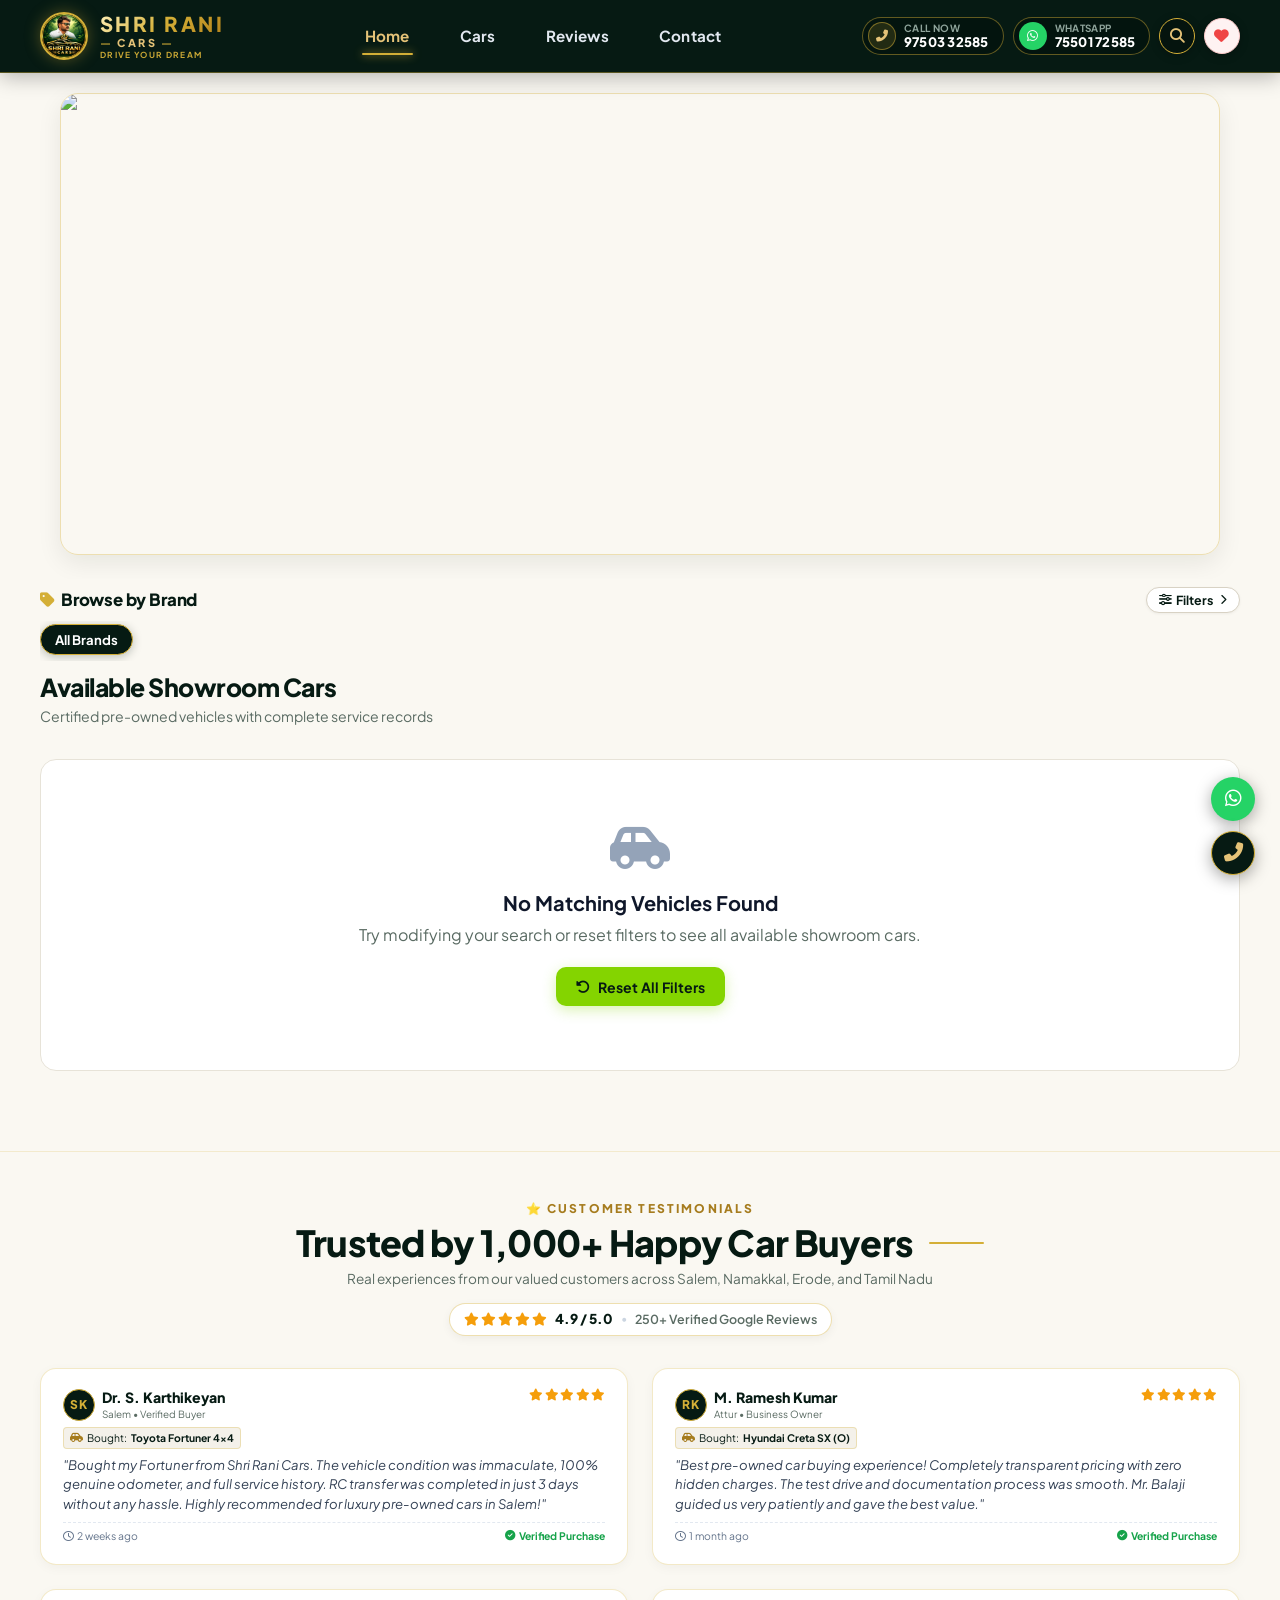
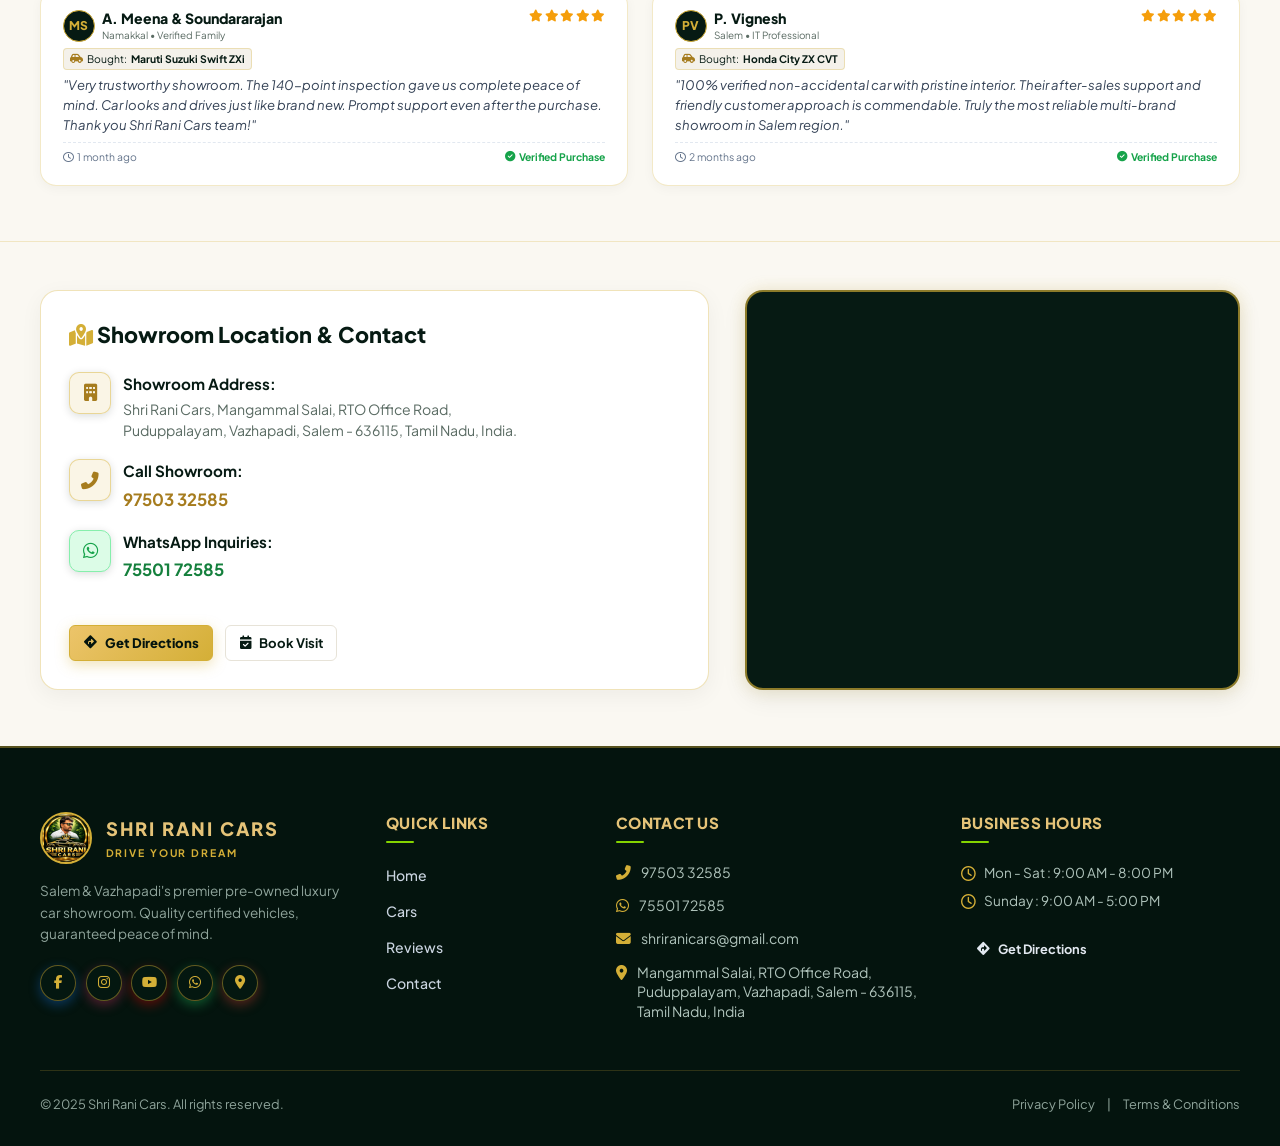
==== commit 031bfe58: "Update website pages and SEO" ====
--- a/index.html
+++ b/index.html
@@ -10,10 +10,10 @@
   <meta name="robots" content="index, follow, max-image-preview:large, max-snippet:-1, max-video-preview:-1">
   
   <!-- Canonical & Multi-Language Alternate Links -->
-  <link rel="canonical" href="https://shriranicars.netlify.app/">
-  <link rel="alternate" hreflang="en-IN" href="https://shriranicars.netlify.app/">
-  <link rel="alternate" hreflang="ta-IN" href="https://shriranicars.netlify.app/">
-  <link rel="alternate" hreflang="x-default" href="https://shriranicars.netlify.app/">
+  <link rel="canonical" href="https://www.shriranicars.com/">
+  <link rel="alternate" hreflang="en-IN" href="https://www.shriranicars.com/">
+  <link rel="alternate" hreflang="ta-IN" href="https://www.shriranicars.com/">
+  <link rel="alternate" hreflang="x-default" href="https://www.shriranicars.com/">
 
   <!-- Geo & Local Business SEO (Vazhapadi, Salem, Tamil Nadu) -->
   <meta name="geo.region" content="IN-TN">
@@ -26,8 +26,8 @@
   <meta property="og:site_name" content="Shri Rani Cars">
   <meta property="og:title" content="Shri Rani Cars — Pre-Owned Luxury Cars in Salem">
   <meta property="og:description" content="Certified multi-brand pre-owned cars showroom in Vazhapadi, Salem. 100% non-accidental guarantee, instant financing, best valuation on car sale.">
-  <meta property="og:url" content="https://shriranicars.netlify.app/">
-  <meta property="og:image" content="https://shriranicars.netlify.app/icons/icon-512.png">
+  <meta property="og:url" content="https://www.shriranicars.com/">
+  <meta property="og:image" content="https://www.shriranicars.com/icons/icon-512.png">
   <meta property="og:image:width" content="512">
   <meta property="og:image:height" content="512">
   <meta property="og:image:alt" content="Shri Rani Cars Dealership Logo">
@@ -37,8 +37,8 @@
   <meta name="twitter:card" content="summary_large_image">
   <meta name="twitter:title" content="Shri Rani Cars — Pre-Owned Luxury Cars in Salem">
   <meta name="twitter:description" content="Certified multi-brand pre-owned cars showroom in Vazhapadi, Salem. Non-accidental guarantee, low EMI finance, instant booking.">
-  <meta name="twitter:url" content="https://shriranicars.netlify.app/">
-  <meta name="twitter:image" content="https://shriranicars.netlify.app/icons/icon-512.png">
+  <meta name="twitter:url" content="https://www.shriranicars.com/">
+  <meta name="twitter:image" content="https://www.shriranicars.com/icons/icon-512.png">
 
   <!-- Favicon & PWA Manifest -->
   <link rel="icon" type="image/png" href="icons/favicon.png">
@@ -70,12 +70,12 @@
     "@graph": [
       {
         "@type": "AutoDealer",
-        "@id": "https://shriranicars.netlify.app/#dealer",
+        "@id": "https://www.shriranicars.com/#dealer",
         "name": "Shri Rani Cars",
-        "alternateName": ["Sri Rani Cars", "Shri Rani Cars Vazhapadi", "Sri Rani Cars Salem"],
-        "url": "https://shriranicars.netlify.app/",
-        "logo": "https://shriranicars.netlify.app/icons/icon-512.png",
-        "image": "https://shriranicars.netlify.app/icons/icon-512.png",
+        "alternateName": ["Sri Rani Cars", "Shri Rani Cars Vazhapadi", "Sri Rani Cars Salem", "Shri Rani Cars Salem"],
+        "url": "https://www.shriranicars.com/",
+        "logo": "https://www.shriranicars.com/icons/icon-512.png",
+        "image": "https://www.shriranicars.com/icons/icon-512.png",
         "description": "Certified multi-brand pre-owned luxury cars showroom in Vazhapadi, Salem. 100% non-accidental guarantee, customized loan EMI & best market valuation.",
         "telephone": "+919750332585",
         "priceRange": "₹₹ - ₹₹₹₹",
@@ -117,16 +117,16 @@
       },
       {
         "@type": "WebSite",
-        "@id": "https://shriranicars.netlify.app/#website",
-        "url": "https://shriranicars.netlify.app/",
+        "@id": "https://www.shriranicars.com/#website",
+        "url": "https://www.shriranicars.com/",
         "name": "Shri Rani Cars",
         "description": "Pre-Owned Luxury Cars Showroom in Vazhapadi, Salem",
         "publisher": {
-          "@id": "https://shriranicars.netlify.app/#dealer"
+          "@id": "https://www.shriranicars.com/#dealer"
         },
         "potentialAction": {
           "@type": "SearchAction",
-          "target": "https://shriranicars.netlify.app/#inventory-section?q={search_term_string}",
+          "target": "https://www.shriranicars.com/#inventory-section?q={search_term_string}",
           "query-input": "required name=search_term_string"
         }
       },
@@ -137,25 +137,25 @@
             "@type": "ListItem",
             "position": 1,
             "name": "Home",
-            "item": "https://shriranicars.netlify.app/"
+            "item": "https://www.shriranicars.com/"
           },
           {
             "@type": "ListItem",
             "position": 2,
             "name": "Car Inventory",
-            "item": "https://shriranicars.netlify.app/#inventory-section"
+            "item": "https://www.shriranicars.com/#inventory-section"
           },
           {
             "@type": "ListItem",
             "position": 3,
             "name": "Sell Car",
-            "item": "https://shriranicars.netlify.app/#sell-section"
+            "item": "https://www.shriranicars.com/#sell-section"
           },
           {
             "@type": "ListItem",
             "position": 4,
             "name": "Location & Contact",
-            "item": "https://shriranicars.netlify.app/#location-section"
+            "item": "https://www.shriranicars.com/#location-section"
           }
         ]
       },
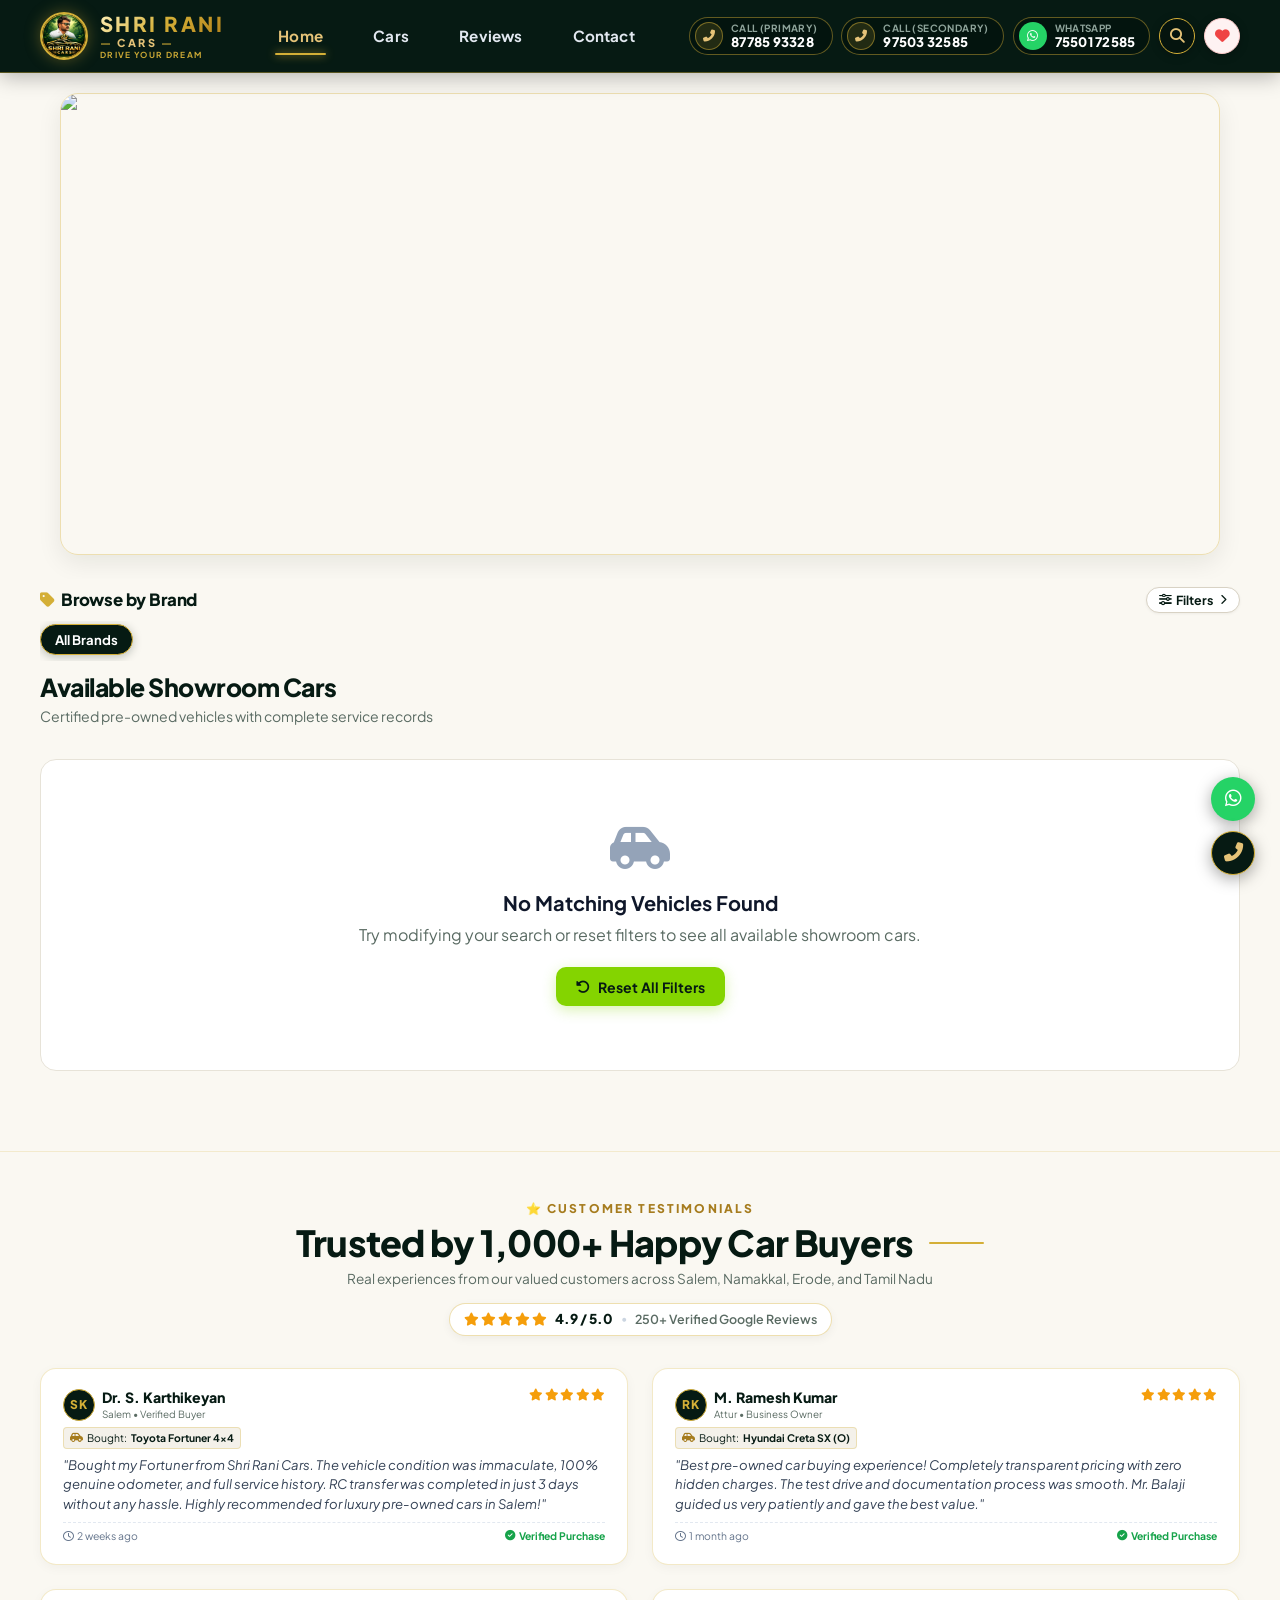
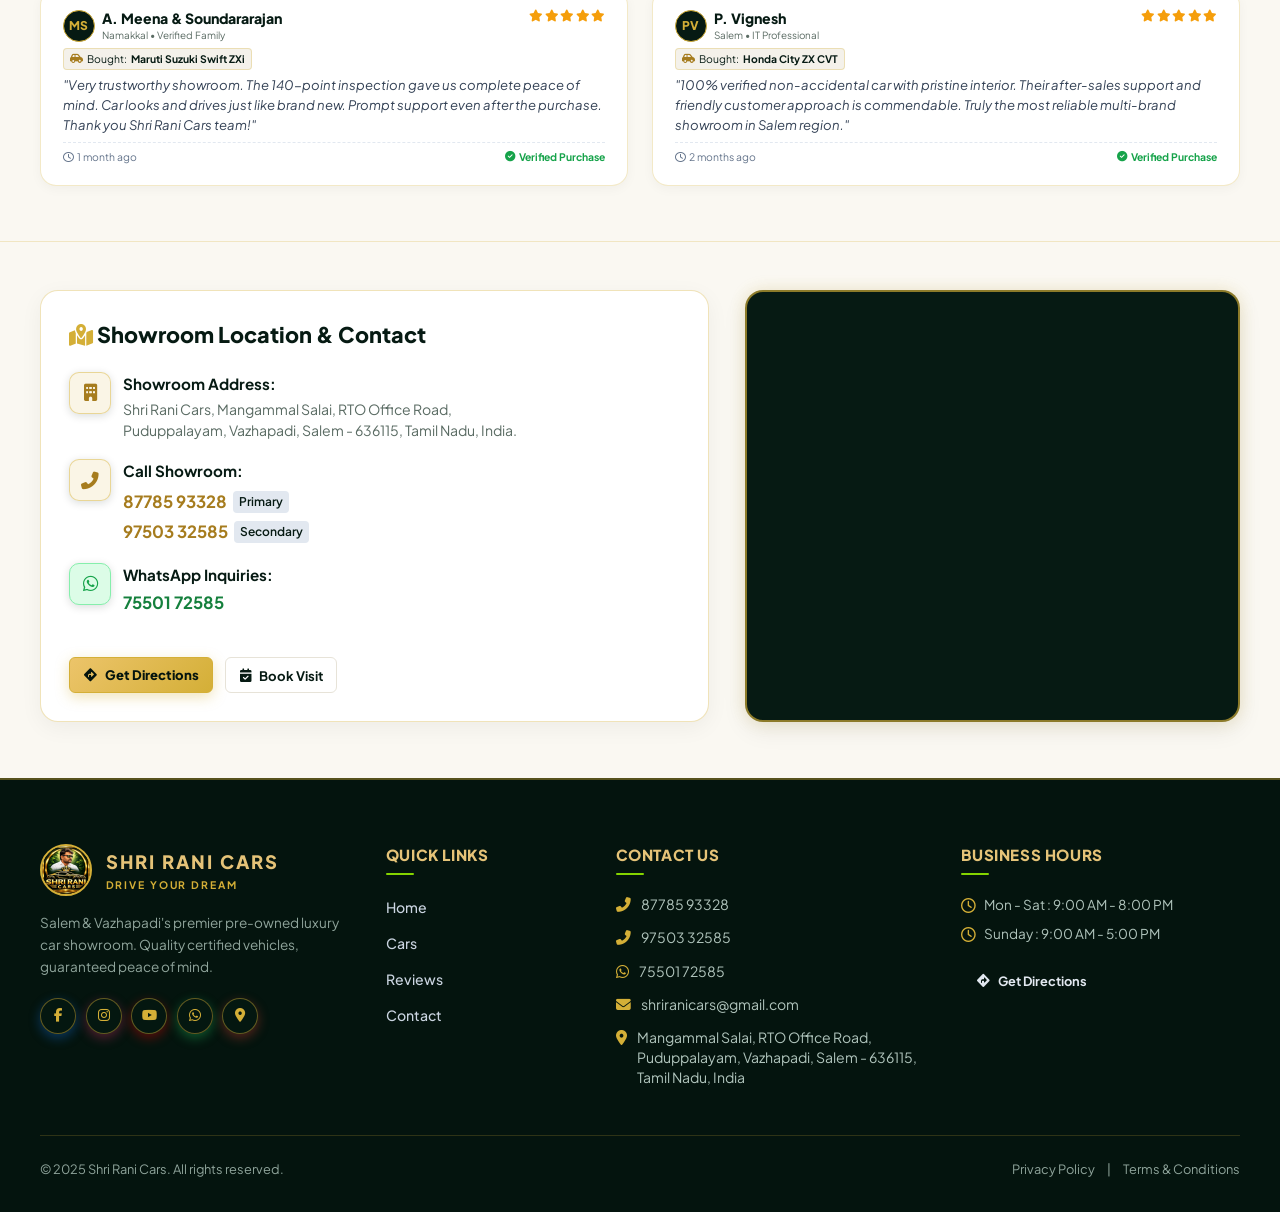
==== commit bfc4a5a1: "Update admin and homepage features" ====
--- a/index.html
+++ b/index.html
@@ -3,9 +3,9 @@
 <head>
   <meta charset="UTF-8">
   <meta name="viewport" content="width=device-width, initial-scale=1.0, maximum-scale=5.0">
-  <title>Shri Rani Cars — Pre-Owned Luxury Cars in Salem</title>
-  <meta name="description" content="Shri Rani Cars is the premier certified pre-owned luxury car showroom in Vazhapadi, Salem, Tamil Nadu. 100% non-accidental guarantee, 150-point quality check, easy loan EMI, and highest exchange valuation.">
-  <meta name="keywords" content="Shri Rani Cars, Sri Rani Cars, Shri Rani Cars Vazhapadi, used cars in Vazhapadi, second hand cars Salem, pre owned luxury cars Salem, certified used cars Salem, used car dealer Vazhapadi, buy second hand car Salem, sell car Salem, car finance Salem, best used cars Tamil Nadu, used Innova Salem, used Swift Salem, used Creta Salem, used Mahindra Thar Salem, car showroom near RTO office Vazhapadi">
+  <title>Shri Rani Cars — Pre-Owned Luxury Cars in Vazhapadi, Salem | shriranicars.com</title>
+  <meta name="description" content="Official website of Shri Rani Cars (shriranicars.com) — Premier certified pre-owned luxury car showroom in Vazhapadi, Salem, Tamil Nadu. 100% non-accidental guarantee, low EMI finance & best exchange valuation.">
+  <meta name="keywords" content="shriranicars, shriranicars.com, Shri Rani Cars, Sri Rani Cars, Shri Rani Cars Vazhapadi, Shri Rani Cars Salem, used cars in Vazhapadi, second hand cars Salem, pre owned luxury cars Salem, certified used cars Salem, used car dealer Vazhapadi, buy second hand car Salem, sell car Salem, car finance Salem, best used cars Tamil Nadu, used Innova Salem, used Swift Salem, used Creta Salem, used Mahindra Thar Salem, car showroom near RTO office Vazhapadi">
   <meta name="author" content="Shri Rani Cars">
   <meta name="robots" content="index, follow, max-image-preview:large, max-snippet:-1, max-video-preview:-1">
   
@@ -77,7 +77,7 @@
         "logo": "https://www.shriranicars.com/icons/icon-512.png",
         "image": "https://www.shriranicars.com/icons/icon-512.png",
         "description": "Certified multi-brand pre-owned luxury cars showroom in Vazhapadi, Salem. 100% non-accidental guarantee, customized loan EMI & best market valuation.",
-        "telephone": "+919750332585",
+        "telephone": ["+918778593328", "+919750332585"],
         "priceRange": "₹₹ - ₹₹₹₹",
         "address": {
           "@type": "PostalAddress",
@@ -247,13 +247,22 @@
           <a href="#location-section" class="nav-link" onclick="backToShowroom()">Contact</a>
         </nav>
 
-        <!-- Header Actions (Pills on Desktop, 4 Round Buttons on Mobile matching screenshot) -->
+        <!-- Header Actions (Pills on Desktop, Round Buttons on Mobile) -->
         <div class="header-right">
-          <!-- Desktop Call Now Pill -->
+          <!-- Desktop Call Now Pill 1 (Primary) -->
+          <a href="tel:8778593328" class="header-contact-pill header-pill-call" title="Call Showroom: 87785 93328">
+            <div class="pill-icon-circle pill-call-circle"><i class="fas fa-phone-alt"></i></div>
+            <div class="pill-text-block">
+              <span class="pill-lbl">Call (Primary)</span>
+              <strong class="pill-val">87785 93328</strong>
+            </div>
+          </a>
+
+          <!-- Desktop Call Pill 2 (Secondary) -->
           <a href="tel:9750332585" class="header-contact-pill header-pill-call" title="Call Showroom: 97503 32585">
             <div class="pill-icon-circle pill-call-circle"><i class="fas fa-phone-alt"></i></div>
             <div class="pill-text-block">
-              <span class="pill-lbl">Call Now</span>
+              <span class="pill-lbl">Call (Secondary)</span>
               <strong class="pill-val">97503 32585</strong>
             </div>
           </a>
@@ -268,7 +277,7 @@
           </a>
 
           <!-- Mobile Only Round Call Button -->
-          <a href="tel:9750332585" class="header-action-btn header-call-btn mobile-only-btn" title="Call Showroom" aria-label="Call Showroom">
+          <a href="tel:8778593328" class="header-action-btn header-call-btn mobile-only-btn" title="Call Showroom: 87785 93328" aria-label="Call Showroom">
             <i class="fas fa-phone-alt"></i>
           </a>
 
@@ -695,9 +704,14 @@
               </div>
               <div>
                 <strong style="color: #061A13; font-size: 0.95rem;">Call Showroom:</strong>
-                <div style="margin-top: 0.2rem;">
-                  <a href="tel:9750332585" style="color: var(--gold-dark); font-weight: 700; font-size: 1.05rem;">
-                    97503 32585
+                <div style="margin-top: 0.35rem; display: flex; flex-direction: column; gap: 0.3rem;">
+                  <a href="tel:8778593328" style="color: var(--gold-dark); font-weight: 700; font-size: 1.05rem; display: flex; align-items: center; gap: 0.4rem;">
+                    <span>87785 93328</span>
+                    <span style="font-size: 0.75rem; font-weight: 600; color: #061A13; background: #e2e8f0; padding: 2px 6px; border-radius: 4px;">Primary</span>
+                  </a>
+                  <a href="tel:9750332585" style="color: var(--gold-dark); font-weight: 700; font-size: 1.05rem; display: flex; align-items: center; gap: 0.4rem;">
+                    <span>97503 32585</span>
+                    <span style="font-size: 0.75rem; font-weight: 600; color: #061A13; background: #e2e8f0; padding: 2px 6px; border-radius: 4px;">Secondary</span>
                   </a>
                 </div>
               </div>
@@ -962,6 +976,10 @@
           <ul class="footer-contact-list">
             <li>
               <i class="fas fa-phone-alt footer-icon-gold"></i>
+              <a href="tel:8778593328">87785 93328</a>
+            </li>
+            <li>
+              <i class="fas fa-phone-alt footer-icon-gold"></i>
               <a href="tel:9750332585">97503 32585</a>
             </li>
             <li>
@@ -1036,7 +1054,7 @@
     <a href="https://wa.me/917550172585" target="_blank" class="fab-circle fab-whatsapp-btn" title="WhatsApp" aria-label="WhatsApp">
       <i class="fab fa-whatsapp"></i>
     </a>
-    <a href="tel:9750332585" class="fab-circle fab-call-btn" title="Call" aria-label="Call">
+    <a href="tel:8778593328" class="fab-circle fab-call-btn" title="Call Showroom (87785 93328)" aria-label="Call Showroom">
       <i class="fas fa-phone-alt"></i>
     </a>
   </div>
@@ -1144,10 +1162,14 @@
             <label class="form-field-lbl">Fuel Type</label>
             <select id="modal-fuel-select" class="form-input-ctrl">
               <option value="all">All Fuel Types</option>
+              <option value="Petrol">Petrol</option>
               <option value="Diesel">Diesel</option>
-              <option value="Petrol">Petrol</option>
+              <option value="Petrol / CNG">Petrol / CNG</option>
+              <option value="Petrol / LPG">Petrol / LPG</option>
+              <option value="CNG">CNG</option>
+              <option value="LPG">LPG</option>
               <option value="Electric">Electric (EV)</option>
-              <option value="CNG">CNG</option>
+              <option value="Hybrid">Hybrid</option>
             </select>
           </div>
 
